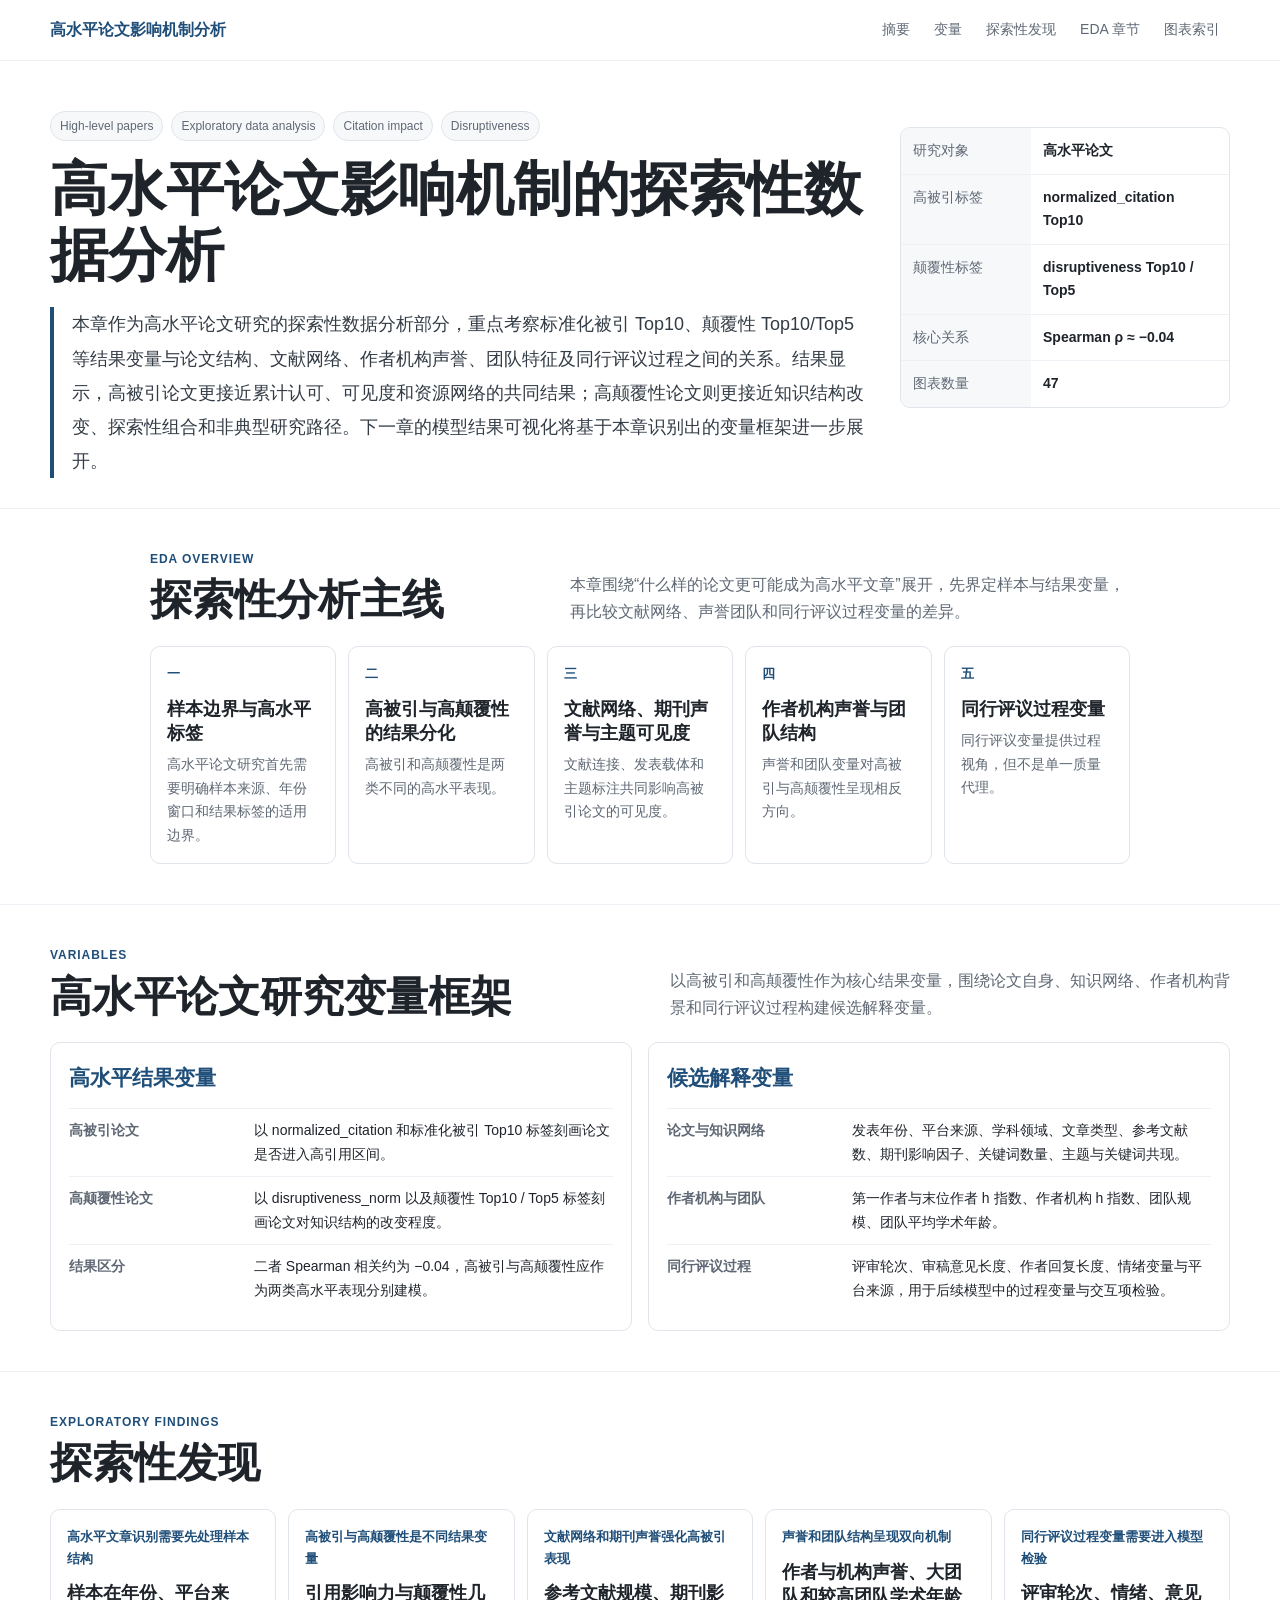
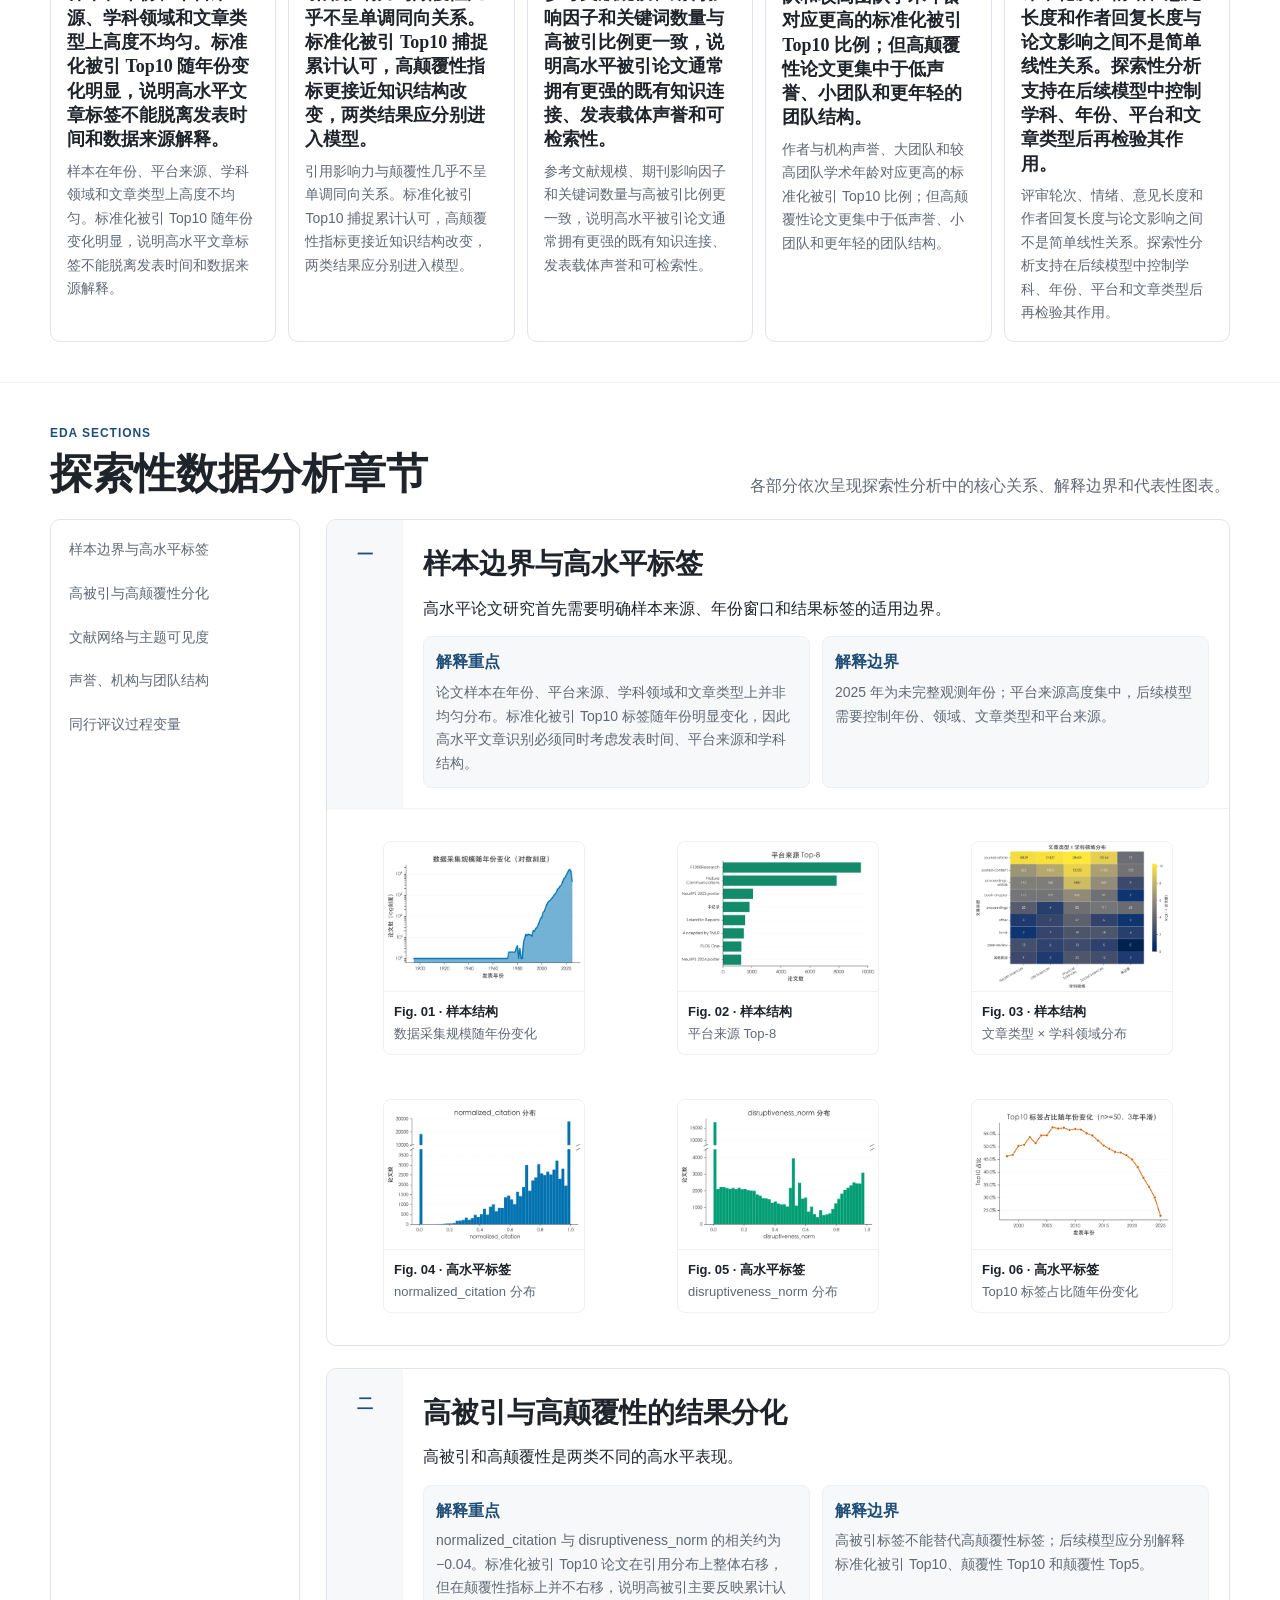
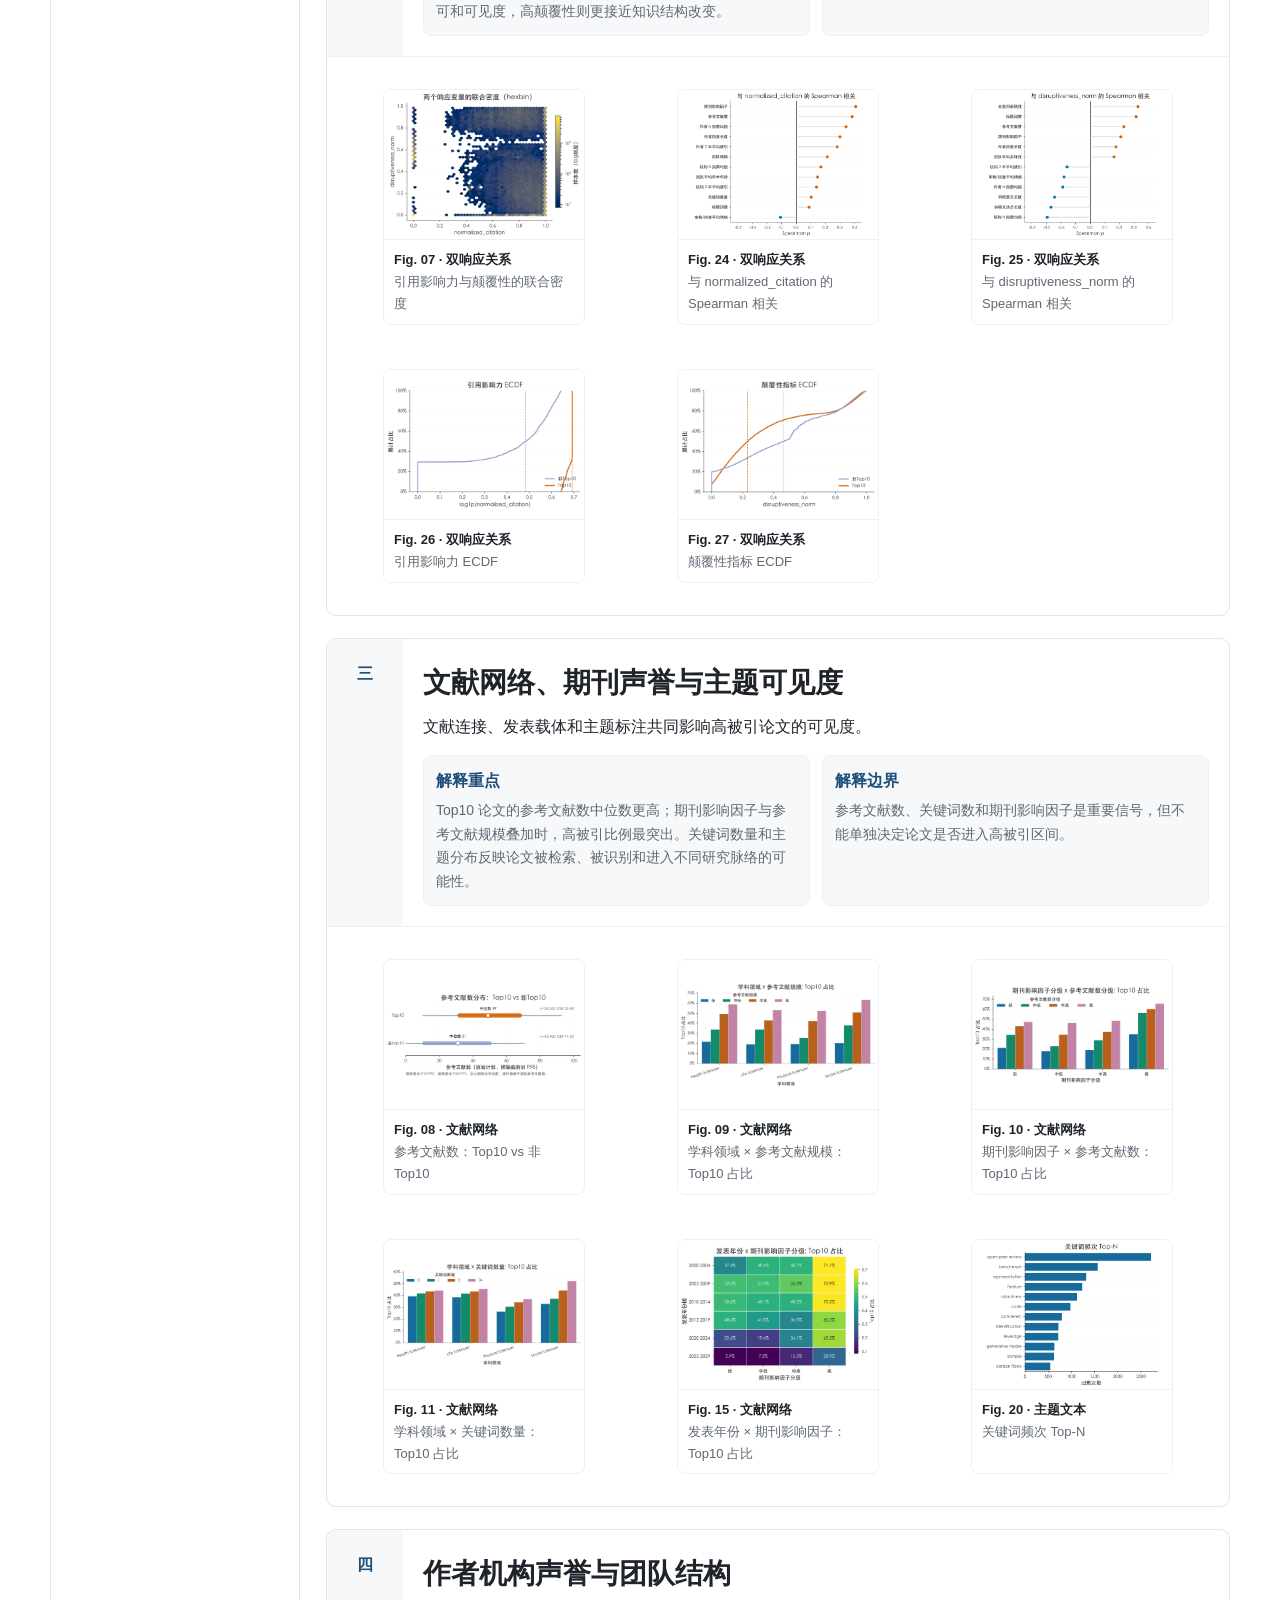
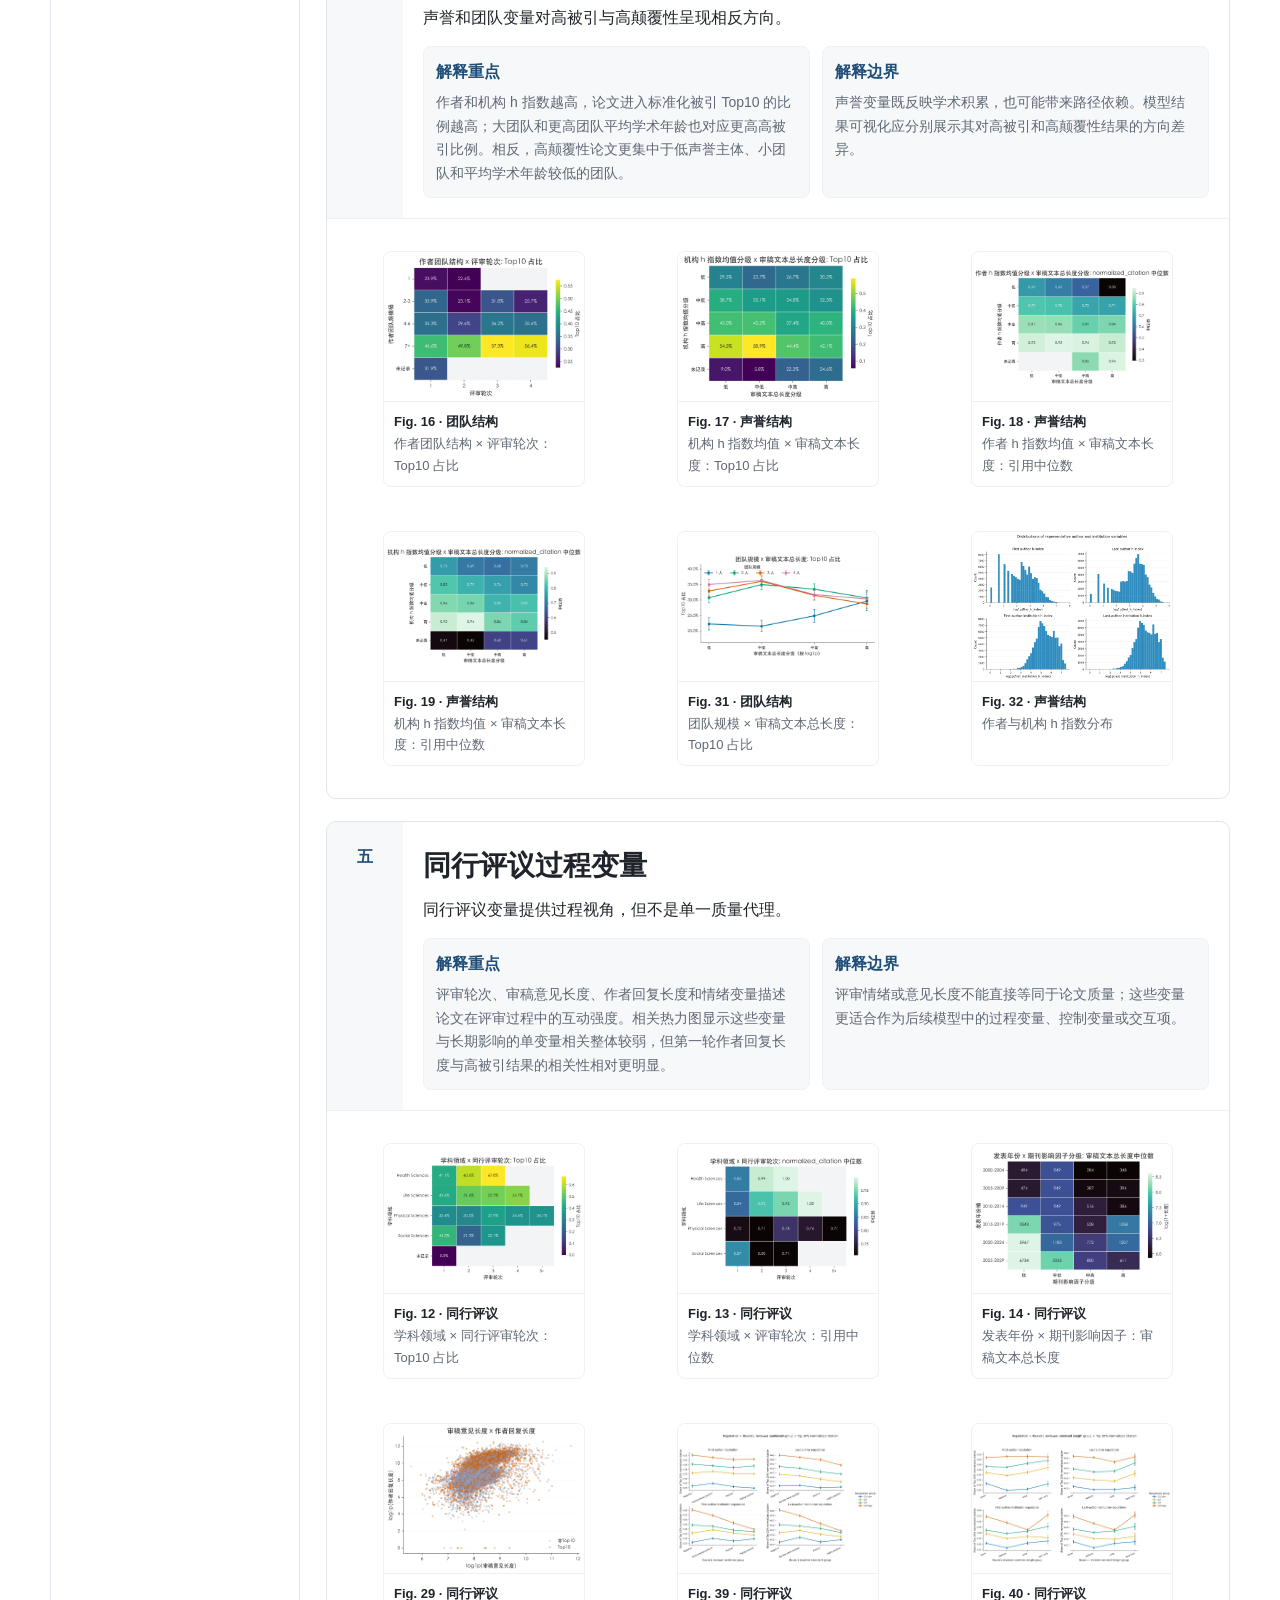
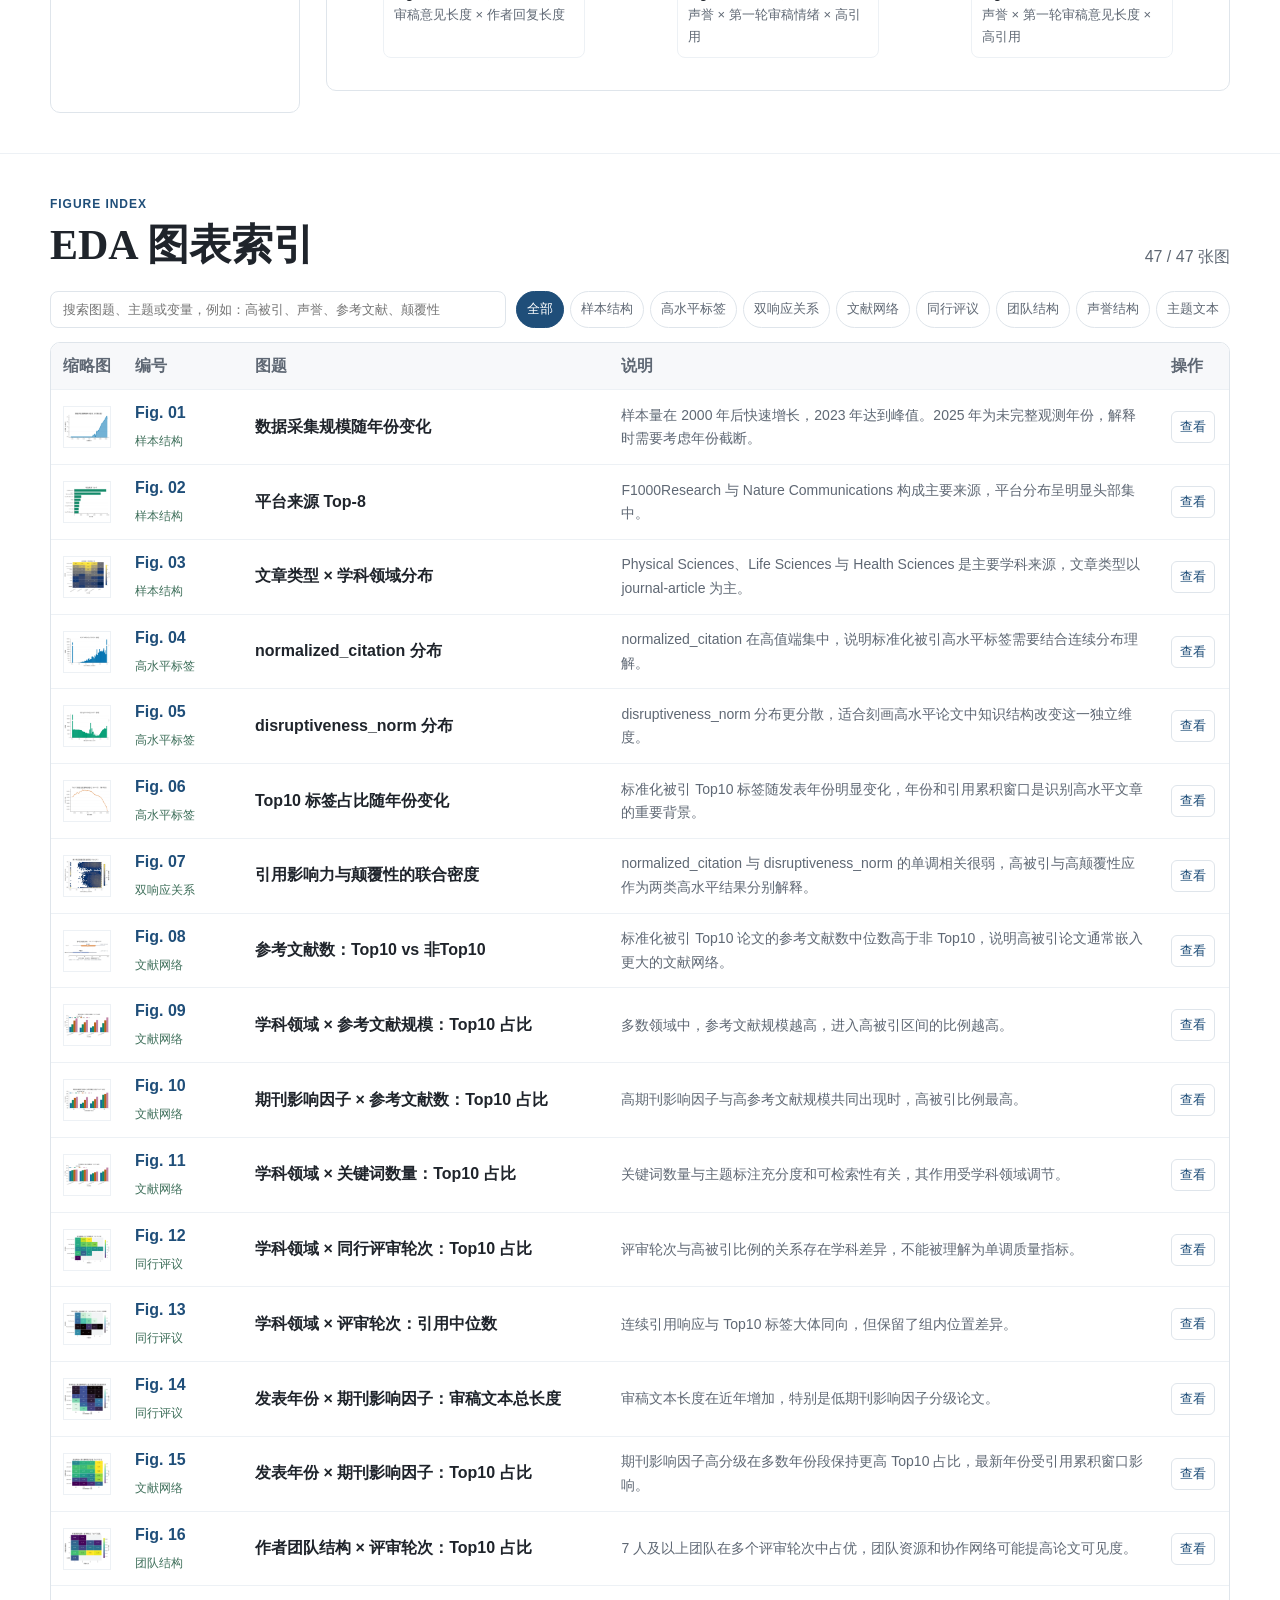
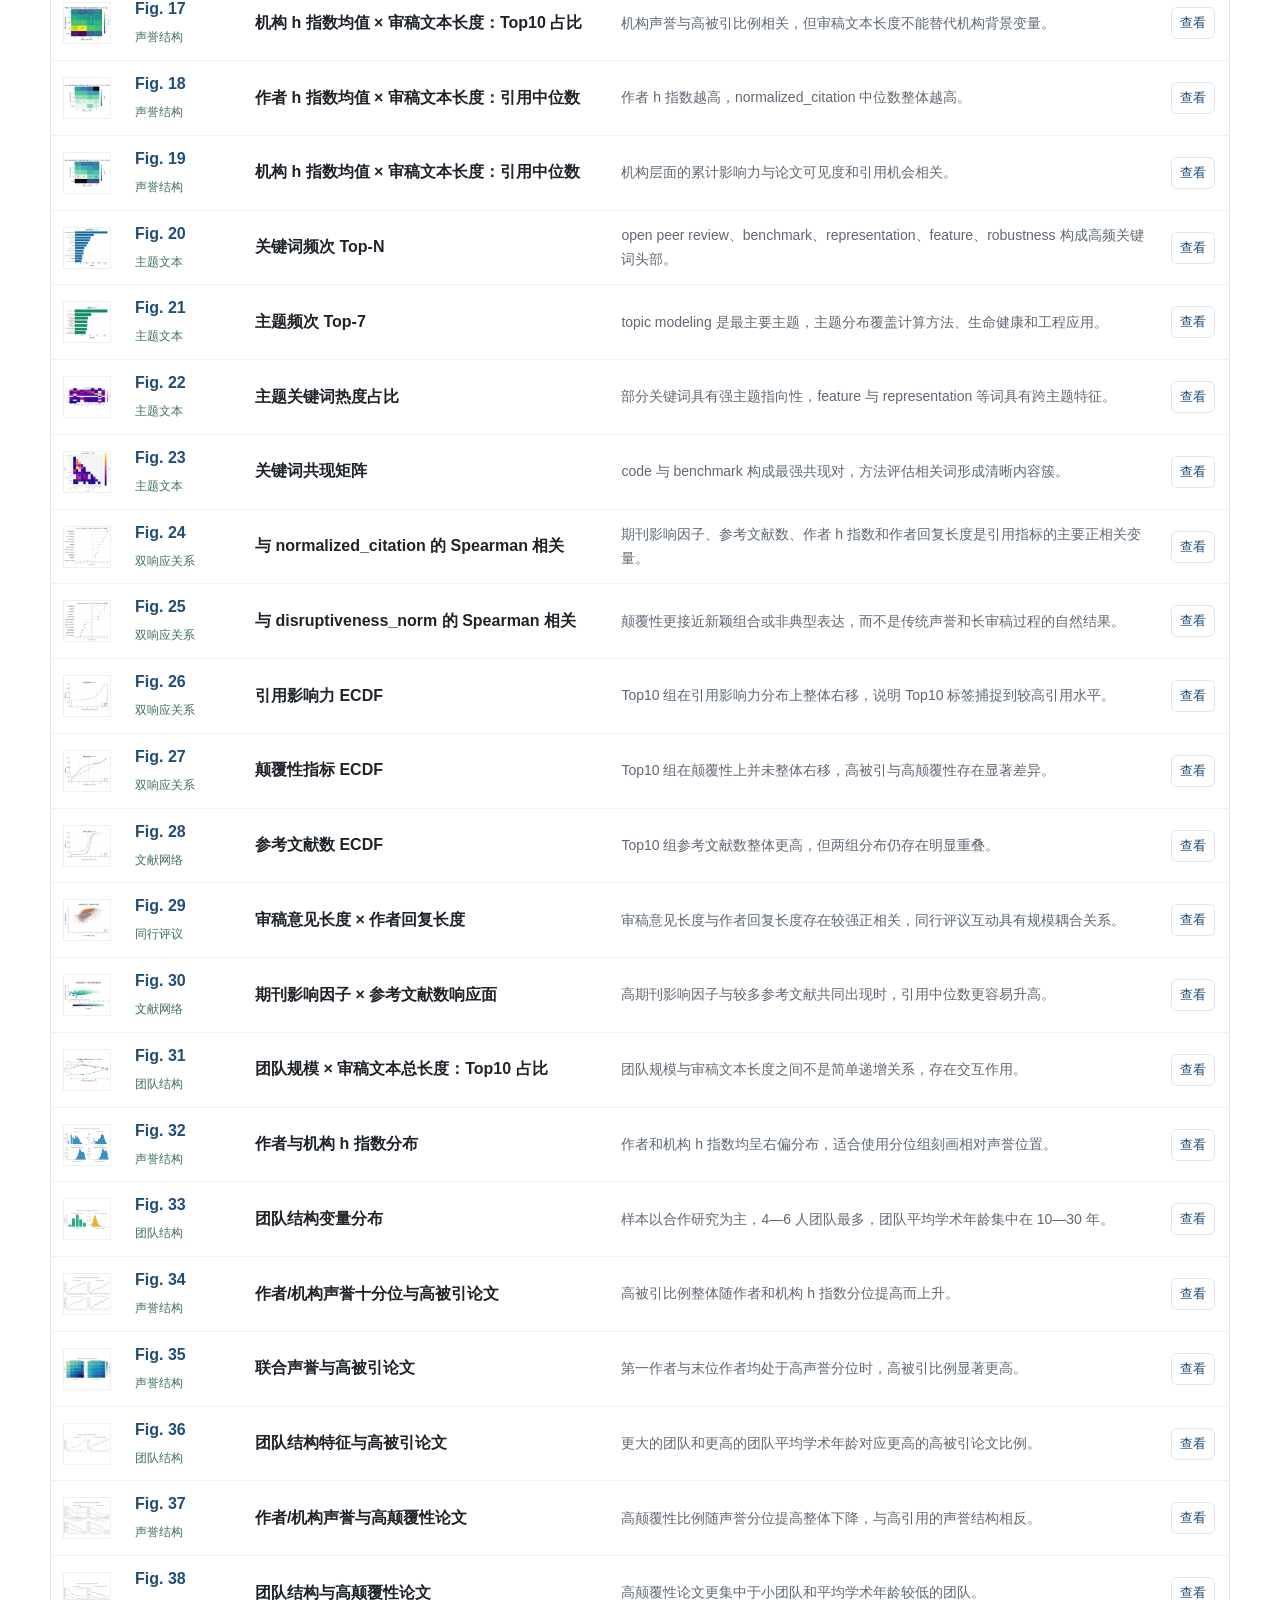
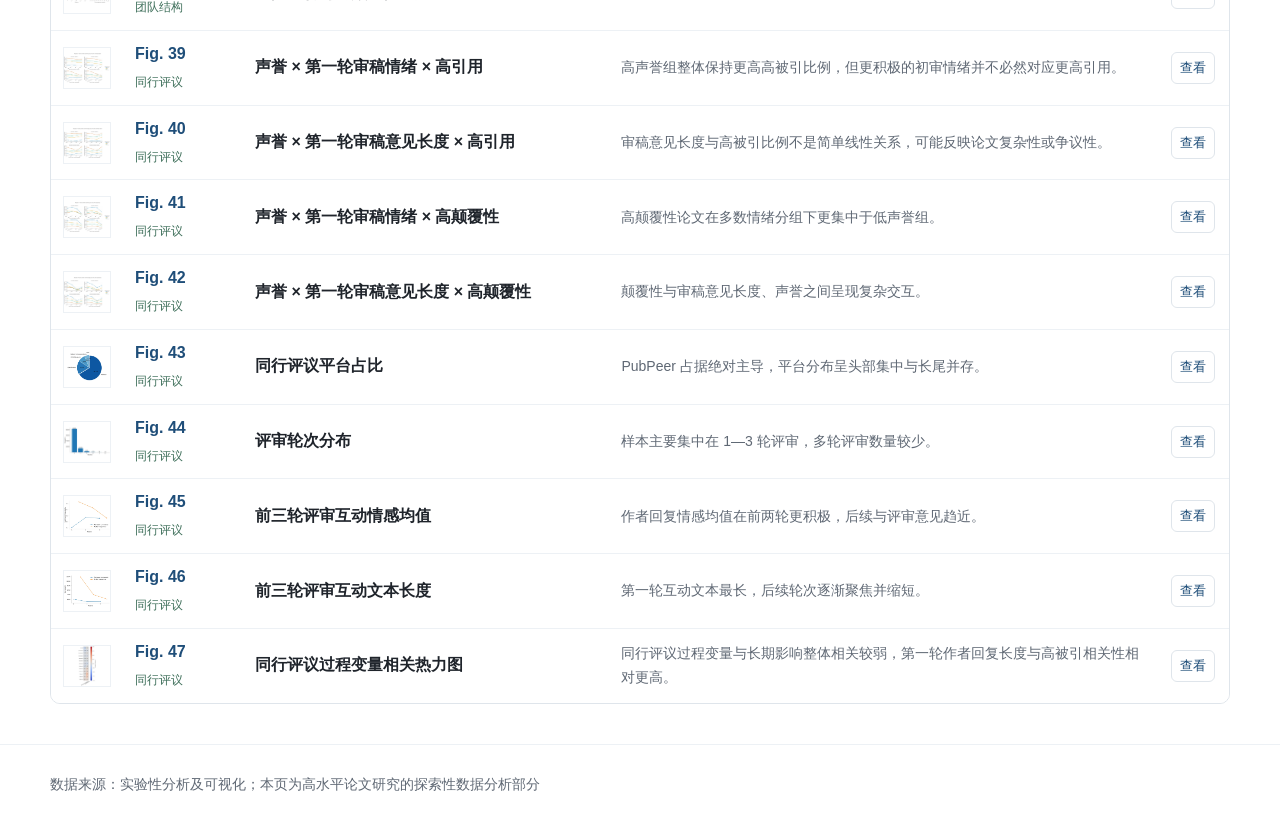
==== index.html @ 07edf90d "Revise EDA copy for high-level paper research" ====
<!doctype html>
<html lang="zh-CN">
<head>
  <meta charset="utf-8">
  <meta name="viewport" content="width=device-width, initial-scale=1">
  <title>高水平论文影响机制的探索性数据分析</title>
  <meta name="description" content="面向高水平文章研究的探索性数据分析，呈现样本结构、引用与颠覆性指标、文献网络、作者机构声誉、团队结构及同行评议过程变量。">
  <style>
:root{--bg:#fff;--paper:#fff;--tint:#f7f8fa;--line:#dfe5eb;--line2:#edf1f5;--text:#1f242b;--muted:#5f6874;--blue:#1f4e79;--teal:#3e6f5a;--orange:#9a6428}*{box-sizing:border-box}html{scroll-behavior:smooth}body{margin:0;color:var(--text);background:var(--bg);font-family:-apple-system,BlinkMacSystemFont,"Segoe UI","Noto Sans SC","Microsoft YaHei",sans-serif;line-height:1.68}a{text-decoration:none;color:inherit}img{display:block;max-width:100%}.shell{width:min(1180px,calc(100vw - 40px));margin:auto}.narrow{width:min(980px,calc(100vw - 40px));margin:auto}.header{position:sticky;top:0;z-index:20;background:rgba(255,255,255,.96);border-bottom:1px solid var(--line2);backdrop-filter:blur(8px)}.nav{min-height:60px;display:flex;justify-content:space-between;align-items:center;gap:20px}.brand{font-weight:750;color:var(--blue)}.navlinks{display:flex;gap:4px;flex-wrap:wrap}.navlinks a{font-size:14px;color:var(--muted);padding:8px 10px;border-radius:6px}.navlinks a:hover{background:var(--tint);color:var(--blue)}.hero{padding:50px 0 30px;border-bottom:1px solid var(--line2)}.tags{display:flex;gap:8px;flex-wrap:wrap;margin-bottom:16px}.tag{border:1px solid var(--line);background:var(--tint);border-radius:999px;padding:4px 9px;font-size:12px;color:var(--muted)}h1,h2,h3{font-family:Georgia,"Times New Roman","Noto Serif SC",serif}h1{font-size:clamp(34px,5vw,58px);line-height:1.14;margin:0 0 18px}.abstract-grid{display:grid;grid-template-columns:minmax(0,1fr) 330px;gap:30px;align-items:start}.abstract{font-size:18px;line-height:1.9;color:#333b45;border-left:4px solid var(--blue);padding-left:18px;margin:0}.key-table{border:1px solid var(--line);border-radius:10px;overflow:hidden}.key-table div{display:grid;grid-template-columns:130px 1fr;border-bottom:1px solid var(--line2)}.key-table div:last-child{border-bottom:0}.key-table dt,.key-table dd{margin:0;padding:11px 12px;font-size:14px}.key-table dt{background:var(--tint);color:var(--muted)}.key-table dd{font-weight:700}.section{padding:40px 0;border-bottom:1px solid var(--line2)}.section-head{display:flex;justify-content:space-between;align-items:end;gap:24px;margin-bottom:20px}.kicker{font-size:12px;letter-spacing:.08em;text-transform:uppercase;color:var(--blue);font-weight:800}h2{font-size:clamp(26px,3.5vw,42px);margin:6px 0 0;line-height:1.2}.section-head p{max-width:560px;margin:0;color:var(--muted)}.cards{display:grid;grid-template-columns:repeat(5,1fr);gap:12px}.card{border:1px solid var(--line);background:#fff;border-radius:10px;padding:16px}.card .no{font-weight:800;color:var(--blue);font-size:13px}.card h3{font-size:18px;line-height:1.35;margin:12px 0 8px}.card p{font-size:14px;color:var(--muted);margin:0}.variables{display:grid;grid-template-columns:1fr 1fr;gap:16px}.var-card{border:1px solid var(--line);border-radius:10px;padding:18px;background:#fff}.var-card h3{font-size:21px;margin:0 0 12px;color:var(--blue)}table{width:100%;border-collapse:collapse}th,td{border-top:1px solid var(--line2);padding:10px 0;text-align:left;vertical-align:top;font-size:14px}th{width:34%;color:var(--muted);font-weight:700}.layout{display:grid;grid-template-columns:250px 1fr;gap:26px}.toc{position:sticky;top:80px;border:1px solid var(--line);border-radius:10px;background:#fff;padding:8px}.toc a{display:block;padding:10px;border-radius:6px;color:var(--muted);font-size:14px}.toc a:hover{background:var(--tint);color:var(--blue)}.chapter{border:1px solid var(--line);border-radius:10px;background:#fff;margin-bottom:22px;overflow:hidden}.chapter-head{display:grid;grid-template-columns:76px 1fr;border-bottom:1px solid var(--line2)}.chapter-num{background:var(--tint);color:var(--blue);font-weight:800;display:flex;justify-content:center;padding-top:22px}.chapter-copy{padding:20px}.chapter-copy h3{font-size:28px;margin:0 0 8px}.chapter-copy>p{margin:0 0 14px;font-size:16px}.note-grid{display:grid;grid-template-columns:1fr 1fr;gap:12px}.note{background:var(--tint);border:1px solid var(--line2);border-radius:8px;padding:12px}.note strong{display:block;color:var(--blue);margin-bottom:5px}.note p{margin:0;color:var(--muted);font-size:14px}.mini-grid{display:grid;grid-template-columns:repeat(3,1fr);gap:12px;padding:16px}.mini{border:1px solid var(--line2);border-radius:8px;overflow:hidden;cursor:pointer}.mini .thumb{aspect-ratio:4/3;display:flex;align-items:center;justify-content:center;background:#fff;border-bottom:1px solid var(--line2)}.mini img{width:100%;height:100%;object-fit:contain}.mini figcaption{padding:9px 10px;font-size:13px;color:var(--muted)}.mini b{display:block;color:var(--text)}.tools{display:flex;gap:10px;flex-wrap:wrap;margin-bottom:14px}.search{flex:1 1 280px;border:1px solid var(--line);border-radius:8px;padding:10px 12px}.chips{display:flex;gap:6px;flex-wrap:wrap}.chip{border:1px solid var(--line);background:#fff;border-radius:999px;padding:7px 10px;font-size:13px;color:var(--muted);cursor:pointer}.chip.active,.chip:hover{background:var(--blue);color:#fff;border-color:var(--blue)}.figure-table{border:1px solid var(--line);border-radius:10px;overflow:hidden}.figure-row{display:grid;grid-template-columns:72px 120px minmax(160px,1fr) minmax(260px,1.5fr) 70px;border-bottom:1px solid var(--line2);align-items:center;background:#fff}.figure-row:last-child{border-bottom:0}.figure-row.header{background:var(--tint);font-weight:800;color:var(--muted)}.figure-row>div{padding:10px 12px}.figure-thumb{width:56px;height:42px;object-fit:contain;border:1px solid var(--line2);cursor:pointer}.fig-no{color:var(--blue);font-weight:800}.fig-cat{font-size:12px;color:var(--teal)}.fig-title{font-weight:700}.fig-cap{font-size:14px;color:var(--muted)}button.open{border:1px solid var(--line);background:#fff;border-radius:6px;padding:6px 8px;color:var(--blue);cursor:pointer}.footer{padding:28px 0;color:var(--muted);font-size:14px}.lightbox{position:fixed;inset:0;background:rgba(247,248,250,.96);z-index:50;display:none;align-items:center;justify-content:center;padding:24px}.lightbox.open{display:flex}.lightbox-panel{width:min(1180px,96vw);max-height:92vh;display:grid;grid-template-columns:1fr 330px;gap:16px}.lightbox-image{border:1px solid var(--line);background:#fff;border-radius:10px;display:flex;align-items:center;justify-content:center;overflow:auto}.lightbox-image img{max-height:88vh;width:auto}.lightbox-info{border:1px solid var(--line);background:#fff;border-radius:10px;padding:18px}.close{border:1px solid var(--line);background:#fff;border-radius:6px;padding:8px 10px;cursor:pointer}@media(max-width:1000px){.abstract-grid,.layout,.note-grid,.lightbox-panel{grid-template-columns:1fr}.cards{grid-template-columns:repeat(2,1fr)}.variables,.mini-grid{grid-template-columns:1fr 1fr}.toc{position:relative;top:auto}.figure-row{grid-template-columns:70px 1fr 70px}.figure-row.header{display:none}.fig-cat,.fig-cap{grid-column:2/4}}@media(max-width:640px){.shell,.narrow{width:min(100% - 24px,1180px)}.navlinks{display:none}.cards,.variables,.mini-grid{grid-template-columns:1fr}h1{font-size:36px}}
  </style>
</head>
<body>
  <header class="header"><div class="shell nav"><a class="brand" href="#top">高水平论文影响机制分析</a><nav class="navlinks"><a href="#overview">摘要</a><a href="#variables">变量</a><a href="#findings">探索性发现</a><a href="#results">EDA 章节</a><a href="#figures">图表索引</a></nav></div></header>
  <main id="top">
    <section class="hero"><div class="shell abstract-grid"><div><div class="tags"><span class="tag">High-level papers</span><span class="tag">Exploratory data analysis</span><span class="tag">Citation impact</span><span class="tag">Disruptiveness</span></div><h1>高水平论文影响机制的探索性数据分析</h1><p class="abstract">本章作为高水平论文研究的探索性数据分析部分，重点考察标准化被引 Top10、颠覆性 Top10/Top5 等结果变量与论文结构、文献网络、作者机构声誉、团队特征及同行评议过程之间的关系。结果显示，高被引论文更接近累计认可、可见度和资源网络的共同结果；高颠覆性论文则更接近知识结构改变、探索性组合和非典型研究路径。下一章的模型结果可视化将基于本章识别出的变量框架进一步展开。</p></div><dl class="key-table"><div><dt>研究对象</dt><dd>高水平论文</dd></div><div><dt>高被引标签</dt><dd>normalized_citation Top10</dd></div><div><dt>颠覆性标签</dt><dd>disruptiveness Top10 / Top5</dd></div><div><dt>核心关系</dt><dd>Spearman ρ ≈ −0.04</dd></div><div><dt>图表数量</dt><dd>47</dd></div></dl></div></section>
    <section id="overview" class="section"><div class="narrow"><div class="section-head"><div><div class="kicker">EDA overview</div><h2>探索性分析主线</h2></div><p>本章围绕“什么样的论文更可能成为高水平文章”展开，先界定样本与结果变量，再比较文献网络、声誉团队和同行评议过程变量的差异。</p></div><div class="cards" id="overviewCards"></div></div></section>
    <section id="variables" class="section"><div class="shell"><div class="section-head"><div><div class="kicker">Variables</div><h2>高水平论文研究变量框架</h2></div><p>以高被引和高颠覆性作为核心结果变量，围绕论文自身、知识网络、作者机构背景和同行评议过程构建候选解释变量。</p></div><div class="variables"><div class="var-card"><h3>高水平结果变量</h3><table><tr><th>高被引论文</th><td>以 normalized_citation 和标准化被引 Top10 标签刻画论文是否进入高引用区间。</td></tr><tr><th>高颠覆性论文</th><td>以 disruptiveness_norm 以及颠覆性 Top10 / Top5 标签刻画论文对知识结构的改变程度。</td></tr><tr><th>结果区分</th><td>二者 Spearman 相关约为 −0.04，高被引与高颠覆性应作为两类高水平表现分别建模。</td></tr></table></div><div class="var-card"><h3>候选解释变量</h3><table><tr><th>论文与知识网络</th><td>发表年份、平台来源、学科领域、文章类型、参考文献数、期刊影响因子、关键词数量、主题与关键词共现。</td></tr><tr><th>作者机构与团队</th><td>第一作者与末位作者 h 指数、作者机构 h 指数、团队规模、团队平均学术年龄。</td></tr><tr><th>同行评议过程</th><td>评审轮次、审稿意见长度、作者回复长度、情绪变量与平台来源，用于后续模型中的过程变量与交互项检验。</td></tr></table></div></div></div></section>
    <section id="findings" class="section"><div class="shell"><div class="section-head"><div><div class="kicker">Exploratory findings</div><h2>探索性发现</h2></div></div><div class="cards" id="findingCards"></div></div></section>
    <section id="results" class="section"><div class="shell"><div class="section-head"><div><div class="kicker">EDA sections</div><h2>探索性数据分析章节</h2></div><p>各部分依次呈现探索性分析中的核心关系、解释边界和代表性图表。</p></div><div class="layout"><aside class="toc"><a href="#sample">样本边界与高水平标签</a><a href="#two-outcomes">高被引与高颠覆性分化</a><a href="#visibility">文献网络与主题可见度</a><a href="#reputation">声誉、机构与团队结构</a><a href="#peer-review">同行评议过程变量</a></aside><div id="chapters"></div></div></div></section>
    <section id="figures" class="section"><div class="shell"><div class="section-head"><div><div class="kicker">Figure index</div><h2>EDA 图表索引</h2></div><p id="figureCount">47 / 47 张图</p></div><div class="tools"><input id="search" class="search" placeholder="搜索图题、主题或变量，例如：高被引、声誉、参考文献、颠覆性"><div id="chips" class="chips"></div></div><div id="figureTable" class="figure-table"></div></div></section>
  </main>
  <footer class="footer"><div class="shell">数据来源：实验性分析及可视化；本页为高水平论文研究的探索性数据分析部分</div></footer>
  <div id="lightbox" class="lightbox" aria-hidden="true"><div class="lightbox-panel"><div class="lightbox-image"><img id="lightboxImg" alt=""></div><aside class="lightbox-info"><button class="close" data-close>关闭</button><div id="lightboxMeta" style="margin-top:14px;color:var(--blue);font-weight:800"></div><h3 id="lightboxTitle"></h3><p id="lightboxCaption" style="color:var(--muted)"></p></aside></div></div>
  <script>
const figInfo=[
[1,'样本结构','数据采集规模随年份变化','样本量在 2000 年后快速增长，2023 年达到峰值。2025 年为未完整观测年份，解释时需要考虑年份截断。'],[2,'样本结构','平台来源 Top-8','F1000Research 与 Nature Communications 构成主要来源，平台分布呈明显头部集中。'],[3,'样本结构','文章类型 × 学科领域分布','Physical Sciences、Life Sciences 与 Health Sciences 是主要学科来源，文章类型以 journal-article 为主。'],[4,'高水平标签','normalized_citation 分布','normalized_citation 在高值端集中，说明标准化被引高水平标签需要结合连续分布理解。'],[5,'高水平标签','disruptiveness_norm 分布','disruptiveness_norm 分布更分散，适合刻画高水平论文中知识结构改变这一独立维度。'],[6,'高水平标签','Top10 标签占比随年份变化','标准化被引 Top10 标签随发表年份明显变化，年份和引用累积窗口是识别高水平文章的重要背景。'],[7,'双响应关系','引用影响力与颠覆性的联合密度','normalized_citation 与 disruptiveness_norm 的单调相关很弱，高被引与高颠覆性应作为两类高水平结果分别解释。'],[8,'文献网络','参考文献数：Top10 vs 非Top10','标准化被引 Top10 论文的参考文献数中位数高于非 Top10，说明高被引论文通常嵌入更大的文献网络。'],[9,'文献网络','学科领域 × 参考文献规模：Top10 占比','多数领域中，参考文献规模越高，进入高被引区间的比例越高。'],[10,'文献网络','期刊影响因子 × 参考文献数：Top10 占比','高期刊影响因子与高参考文献规模共同出现时，高被引比例最高。'],[11,'文献网络','学科领域 × 关键词数量：Top10 占比','关键词数量与主题标注充分度和可检索性有关，其作用受学科领域调节。'],[12,'同行评议','学科领域 × 同行评审轮次：Top10 占比','评审轮次与高被引比例的关系存在学科差异，不能被理解为单调质量指标。'],[13,'同行评议','学科领域 × 评审轮次：引用中位数','连续引用响应与 Top10 标签大体同向，但保留了组内位置差异。'],[14,'同行评议','发表年份 × 期刊影响因子：审稿文本总长度','审稿文本长度在近年增加，特别是低期刊影响因子分级论文。'],[15,'文献网络','发表年份 × 期刊影响因子：Top10 占比','期刊影响因子高分级在多数年份段保持更高 Top10 占比，最新年份受引用累积窗口影响。'],[16,'团队结构','作者团队结构 × 评审轮次：Top10 占比','7 人及以上团队在多个评审轮次中占优，团队资源和协作网络可能提高论文可见度。'],[17,'声誉结构','机构 h 指数均值 × 审稿文本长度：Top10 占比','机构声誉与高被引比例相关，但审稿文本长度不能替代机构背景变量。'],[18,'声誉结构','作者 h 指数均值 × 审稿文本长度：引用中位数','作者 h 指数越高，normalized_citation 中位数整体越高。'],[19,'声誉结构','机构 h 指数均值 × 审稿文本长度：引用中位数','机构层面的累计影响力与论文可见度和引用机会相关。'],[20,'主题文本','关键词频次 Top-N','open peer review、benchmark、representation、feature、robustness 构成高频关键词头部。'],[21,'主题文本','主题频次 Top-7','topic modeling 是最主要主题，主题分布覆盖计算方法、生命健康和工程应用。'],[22,'主题文本','主题关键词热度占比','部分关键词具有强主题指向性，feature 与 representation 等词具有跨主题特征。'],[23,'主题文本','关键词共现矩阵','code 与 benchmark 构成最强共现对，方法评估相关词形成清晰内容簇。'],[24,'双响应关系','与 normalized_citation 的 Spearman 相关','期刊影响因子、参考文献数、作者 h 指数和作者回复长度是引用指标的主要正相关变量。'],[25,'双响应关系','与 disruptiveness_norm 的 Spearman 相关','颠覆性更接近新颖组合或非典型表达，而不是传统声誉和长审稿过程的自然结果。'],[26,'双响应关系','引用影响力 ECDF','Top10 组在引用影响力分布上整体右移，说明 Top10 标签捕捉到较高引用水平。'],[27,'双响应关系','颠覆性指标 ECDF','Top10 组在颠覆性上并未整体右移，高被引与高颠覆性存在显著差异。'],[28,'文献网络','参考文献数 ECDF','Top10 组参考文献数整体更高，但两组分布仍存在明显重叠。'],[29,'同行评议','审稿意见长度 × 作者回复长度','审稿意见长度与作者回复长度存在较强正相关，同行评议互动具有规模耦合关系。'],[30,'文献网络','期刊影响因子 × 参考文献数响应面','高期刊影响因子与较多参考文献共同出现时，引用中位数更容易升高。'],[31,'团队结构','团队规模 × 审稿文本总长度：Top10 占比','团队规模与审稿文本长度之间不是简单递增关系，存在交互作用。'],[32,'声誉结构','作者与机构 h 指数分布','作者和机构 h 指数均呈右偏分布，适合使用分位组刻画相对声誉位置。'],[33,'团队结构','团队结构变量分布','样本以合作研究为主，4—6 人团队最多，团队平均学术年龄集中在 10—30 年。'],[34,'声誉结构','作者/机构声誉十分位与高被引论文','高被引比例整体随作者和机构 h 指数分位提高而上升。'],[35,'声誉结构','联合声誉与高被引论文','第一作者与末位作者均处于高声誉分位时，高被引比例显著更高。'],[36,'团队结构','团队结构特征与高被引论文','更大的团队和更高的团队平均学术年龄对应更高的高被引论文比例。'],[37,'声誉结构','作者/机构声誉与高颠覆性论文','高颠覆性比例随声誉分位提高整体下降，与高引用的声誉结构相反。'],[38,'团队结构','团队结构与高颠覆性论文','高颠覆性论文更集中于小团队和平均学术年龄较低的团队。'],[39,'同行评议','声誉 × 第一轮审稿情绪 × 高引用','高声誉组整体保持更高高被引比例，但更积极的初审情绪并不必然对应更高引用。'],[40,'同行评议','声誉 × 第一轮审稿意见长度 × 高引用','审稿意见长度与高被引比例不是简单线性关系，可能反映论文复杂性或争议性。'],[41,'同行评议','声誉 × 第一轮审稿情绪 × 高颠覆性','高颠覆性论文在多数情绪分组下更集中于低声誉组。'],[42,'同行评议','声誉 × 第一轮审稿意见长度 × 高颠覆性','颠覆性与审稿意见长度、声誉之间呈现复杂交互。'],[43,'同行评议','同行评议平台占比','PubPeer 占据绝对主导，平台分布呈头部集中与长尾并存。'],[44,'同行评议','评审轮次分布','样本主要集中在 1—3 轮评审，多轮评审数量较少。'],[45,'同行评议','前三轮评审互动情感均值','作者回复情感均值在前两轮更积极，后续与评审意见趋近。'],[46,'同行评议','前三轮评审互动文本长度','第一轮互动文本最长，后续轮次逐渐聚焦并缩短。'],[47,'同行评议','同行评议过程变量相关热力图','同行评议过程变量与长期影响整体相关较弱，第一轮作者回复长度与高被引相关性相对更高。']
];
const FIGURES=figInfo.map(([id,category,title,caption])=>({id,category,title,caption,src:`assets/figures/fig${String(id).padStart(2,'0')}.webp`}));
const byId=new Map(FIGURES.map(f=>[f.id,f]));
const CHAPTERS=[['sample','一','样本边界与高水平标签','高水平论文研究首先需要明确样本来源、年份窗口和结果标签的适用边界。','论文样本在年份、平台来源、学科领域和文章类型上并非均匀分布。标准化被引 Top10 标签随年份明显变化，因此高水平文章识别必须同时考虑发表时间、平台来源和学科结构。','2025 年为未完整观测年份；平台来源高度集中，后续模型需要控制年份、领域、文章类型和平台来源。',[1,2,3,4,5,6]],['two-outcomes','二','高被引与高颠覆性的结果分化','高被引和高颠覆性是两类不同的高水平表现。','normalized_citation 与 disruptiveness_norm 的相关约为 −0.04。标准化被引 Top10 论文在引用分布上整体右移，但在颠覆性指标上并不右移，说明高被引主要反映累计认可和可见度，高颠覆性则更接近知识结构改变。','高被引标签不能替代高颠覆性标签；后续模型应分别解释标准化被引 Top10、颠覆性 Top10 和颠覆性 Top5。',[7,24,25,26,27]],['visibility','三','文献网络、期刊声誉与主题可见度','文献连接、发表载体和主题标注共同影响高被引论文的可见度。','Top10 论文的参考文献数中位数更高；期刊影响因子与参考文献规模叠加时，高被引比例最突出。关键词数量和主题分布反映论文被检索、被识别和进入不同研究脉络的可能性。','参考文献数、关键词数和期刊影响因子是重要信号，但不能单独决定论文是否进入高被引区间。',[8,9,10,11,15,20,21,22,23,28,30]],['reputation','四','作者机构声誉与团队结构','声誉和团队变量对高被引与高颠覆性呈现相反方向。','作者和机构 h 指数越高，论文进入标准化被引 Top10 的比例越高；大团队和更高团队平均学术年龄也对应更高高被引比例。相反，高颠覆性论文更集中于低声誉主体、小团队和平均学术年龄较低的团队。','声誉变量既反映学术积累，也可能带来路径依赖。模型结果可视化应分别展示其对高被引和高颠覆性结果的方向差异。',[16,17,18,19,31,32,33,34,35,36,37,38]],['peer-review','五','同行评议过程变量','同行评议变量提供过程视角，但不是单一质量代理。','评审轮次、审稿意见长度、作者回复长度和情绪变量描述论文在评审过程中的互动强度。相关热力图显示这些变量与长期影响的单变量相关整体较弱，但第一轮作者回复长度与高被引结果的相关性相对更明显。','评审情绪或意见长度不能直接等同于论文质量；这些变量更适合作为后续模型中的过程变量、控制变量或交互项。',[12,13,14,29,39,40,41,42,43,44,45,46,47]]];
const FINDINGS=[['F1','高水平文章识别需要先处理样本结构','样本在年份、平台来源、学科领域和文章类型上高度不均匀。标准化被引 Top10 随年份变化明显，说明高水平文章标签不能脱离发表时间和数据来源解释。'],['F2','高被引与高颠覆性是不同结果变量','引用影响力与颠覆性几乎不呈单调同向关系。标准化被引 Top10 捕捉累计认可，高颠覆性指标更接近知识结构改变，两类结果应分别进入模型。'],['F3','文献网络和期刊声誉强化高被引表现','参考文献规模、期刊影响因子和关键词数量与高被引比例更一致，说明高水平被引论文通常拥有更强的既有知识连接、发表载体声誉和可检索性。'],['F4','声誉和团队结构呈现双向机制','作者与机构声誉、大团队和较高团队学术年龄对应更高的标准化被引 Top10 比例；但高颠覆性论文更集中于低声誉、小团队和更年轻的团队结构。'],['F5','同行评议过程变量需要进入模型检验','评审轮次、情绪、意见长度和作者回复长度与论文影响之间不是简单线性关系。探索性分析支持在后续模型中控制学科、年份、平台和文章类型后再检验其作用。']];
function figNo(id){return `Fig. ${String(id).padStart(2,'0')}`}function card(items,root){document.getElementById(root).innerHTML=items.map((x,i)=>`<article class="card"><div class="no">${x[1]||x[0]}</div><h3>${x[2]||x[1]}</h3><p>${x[3]||x[2]}</p></article>`).join('')}
card(CHAPTERS.map(c=>[c[0],c[1],c[2],c[3]]),'overviewCards');card(FINDINGS,'findingCards');
document.getElementById('chapters').innerHTML=CHAPTERS.map(c=>`<section id="${c[0]}" class="chapter"><div class="chapter-head"><div class="chapter-num">${c[1]}</div><div class="chapter-copy"><h3>${c[2]}</h3><p>${c[3]}</p><div class="note-grid"><div class="note"><strong>解释重点</strong><p>${c[4]}</p></div><div class="note"><strong>解释边界</strong><p>${c[5]}</p></div></div></div></div><div class="mini-grid">${c[6].slice(0,6).map(id=>{const f=byId.get(id);return `<figure class="mini" data-open="${id}"><div class="thumb"><img src="${f.src}" alt="${figNo(id)} ${f.title}" loading="lazy"></div><figcaption><b>${figNo(id)} · ${f.category}</b>${f.title}</figcaption></figure>`}).join('')}</div></section>`).join('');
let active='全部',q='';function renderChips(){const cats=['全部',...new Set(FIGURES.map(f=>f.category))];document.getElementById('chips').innerHTML=cats.map(c=>`<button class="chip ${c===active?'active':''}" data-cat="${c}">${c}</button>`).join('')}function renderTable(){const s=q.trim().toLowerCase();const list=FIGURES.filter(f=>(active==='全部'||f.category===active)&&(!s||`${f.title} ${f.caption} ${f.category}`.toLowerCase().includes(s)));document.getElementById('figureCount').textContent=`${list.length} / ${FIGURES.length} 张图`;document.getElementById('figureTable').innerHTML='<div class="figure-row header"><div>缩略图</div><div>编号</div><div>图题</div><div>说明</div><div>操作</div></div>'+list.map(f=>`<div class="figure-row"><div><img class="figure-thumb" data-open="${f.id}" src="${f.src}" alt="${figNo(f.id)}"></div><div><span class="fig-no">${figNo(f.id)}</span><br><span class="fig-cat">${f.category}</span></div><div class="fig-title">${f.title}</div><div class="fig-cap">${f.caption}</div><div><button class="open" data-open="${f.id}">查看</button></div></div>`).join('')}function openFig(id){const f=byId.get(Number(id));if(!f)return;lightbox.classList.add('open');lightbox.setAttribute('aria-hidden','false');lightboxImg.src=f.src;lightboxMeta.textContent=`${figNo(f.id)} · ${f.category}`;lightboxTitle.textContent=f.title;lightboxCaption.textContent=f.caption}function closeFig(){lightbox.classList.remove('open');lightbox.setAttribute('aria-hidden','true')}renderChips();renderTable();document.addEventListener('click',e=>{const o=e.target.closest('[data-open]');if(o)return openFig(o.dataset.open);const c=e.target.closest('.chip');if(c){active=c.dataset.cat;renderChips();renderTable()}if(e.target.matches('[data-close]'))closeFig()});document.addEventListener('keydown',e=>{if(e.key==='Escape')closeFig()});search.addEventListener('input',e=>{q=e.target.value;renderTable()});
  </script>
</body>
</html>
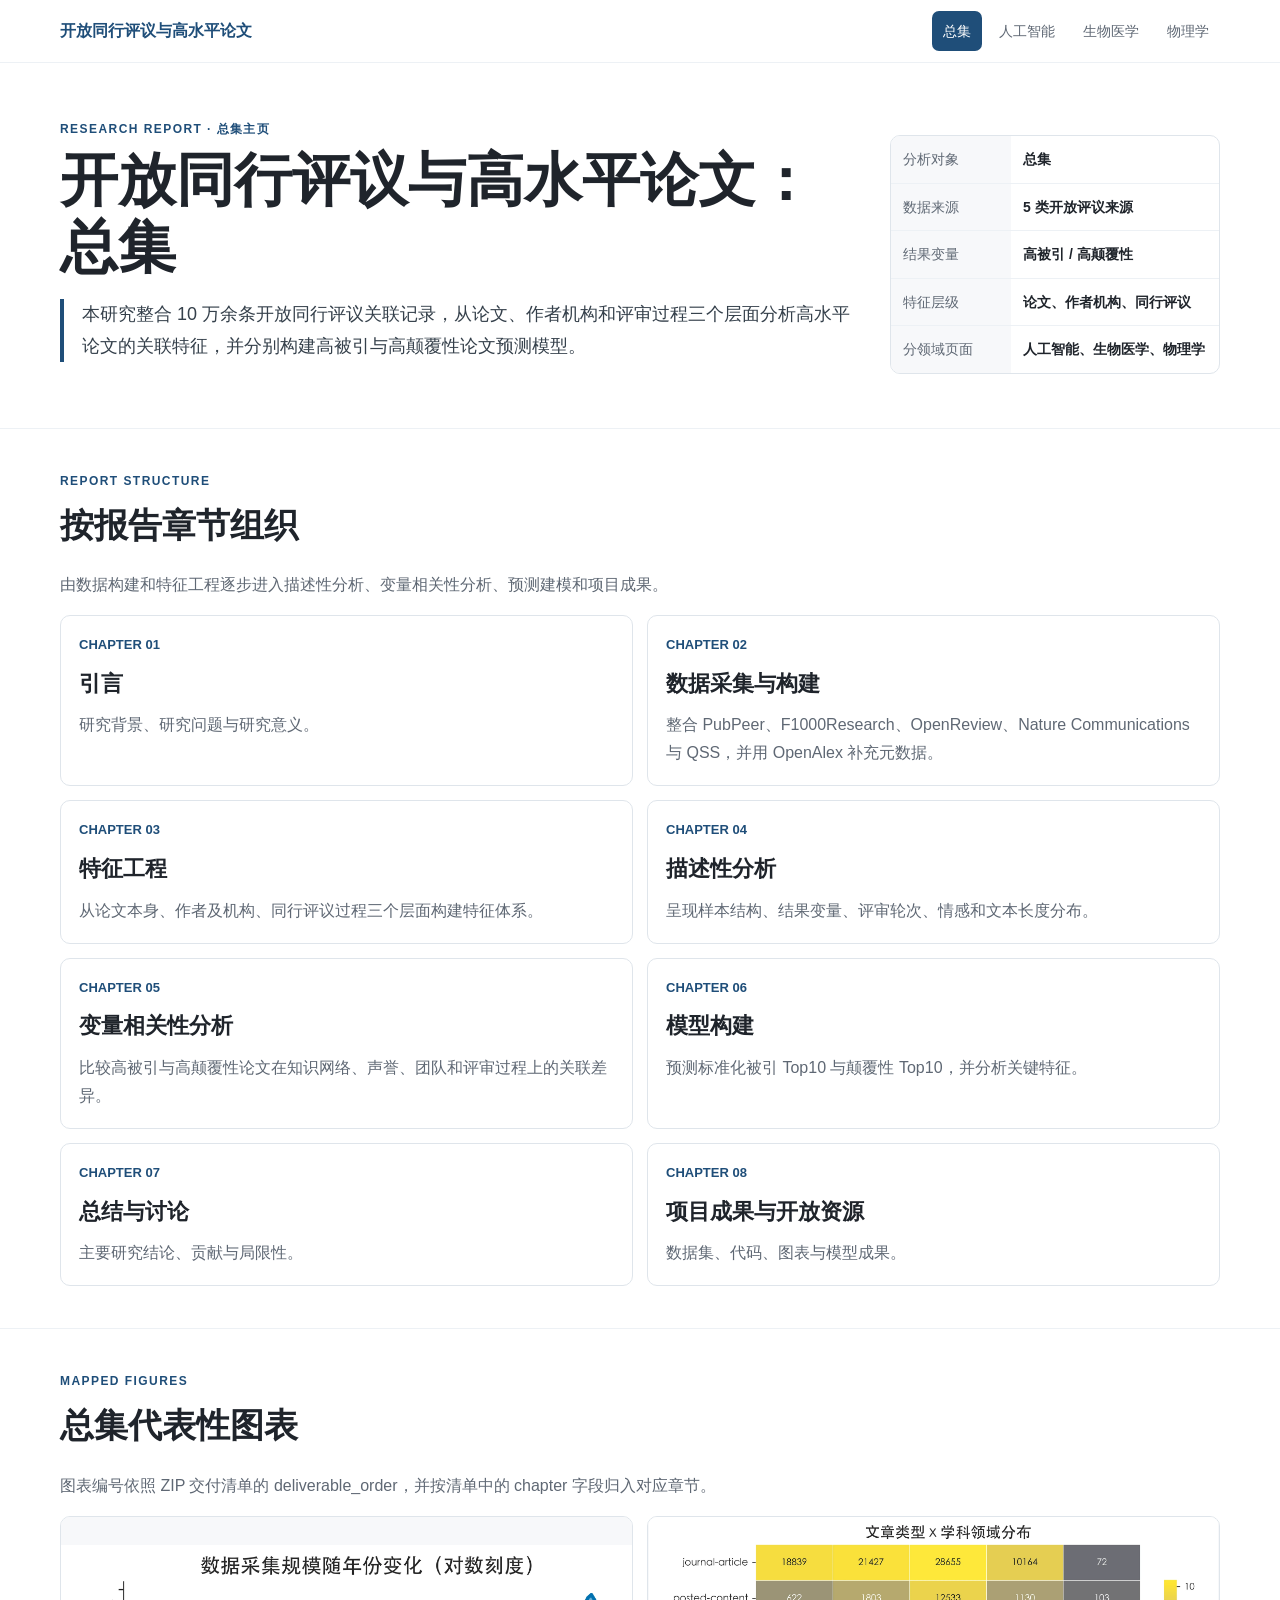
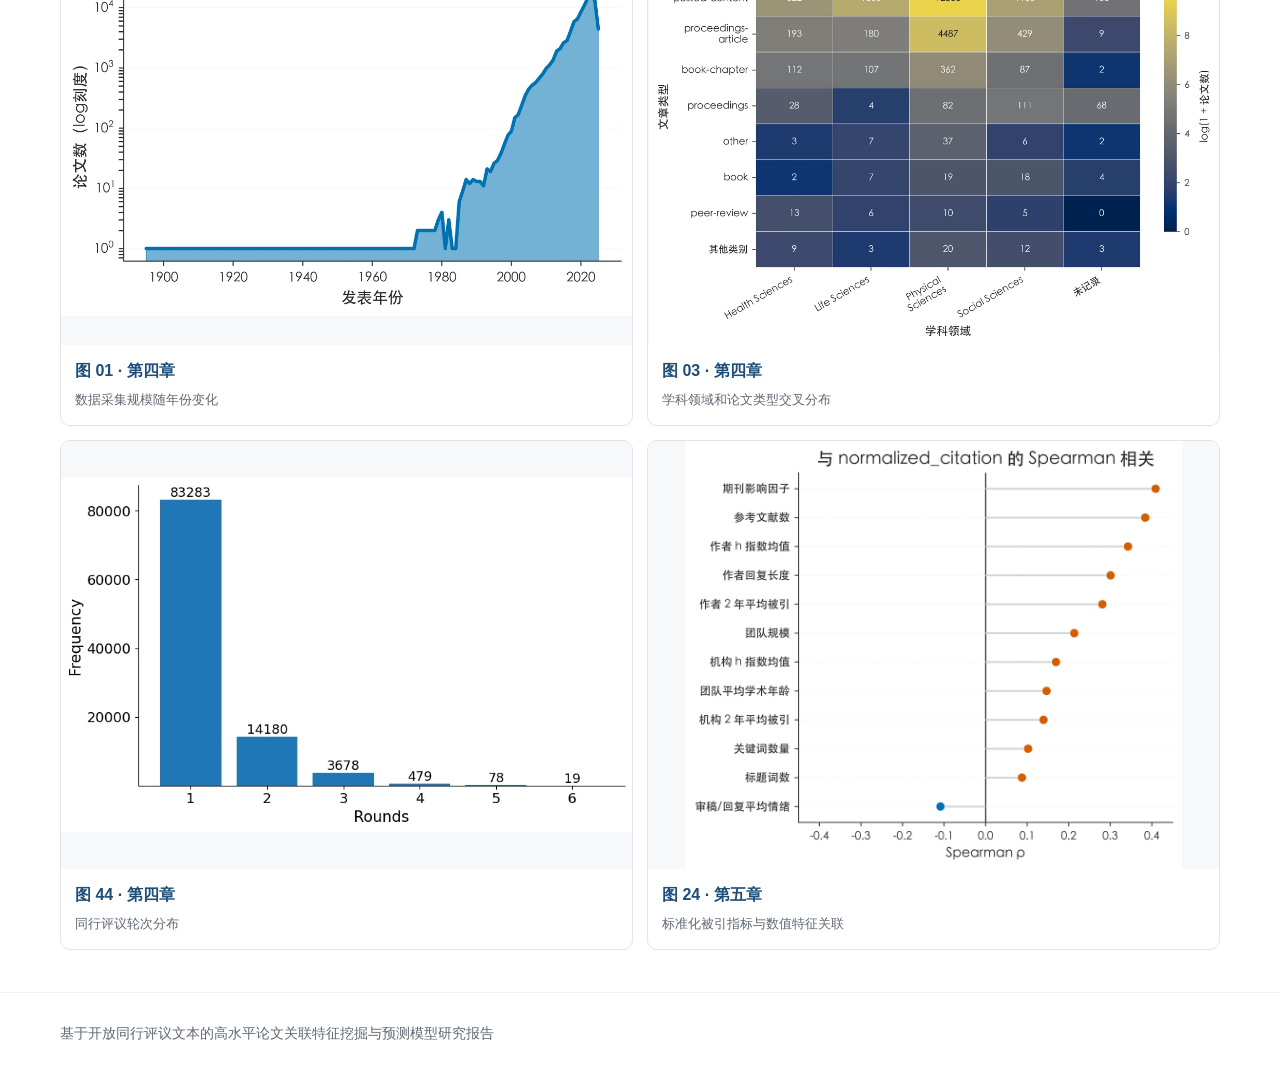
==== commit 195d38aa: "Reorganize homepage by report chapters" ====
--- a/index.html
+++ b/index.html
@@ -1,38 +1 @@
-<!doctype html>
-<html lang="zh-CN">
-<head>
-  <meta charset="utf-8">
-  <meta name="viewport" content="width=device-width, initial-scale=1">
-  <title>高水平论文影响机制的探索性数据分析</title>
-  <meta name="description" content="面向高水平文章研究的探索性数据分析，呈现样本结构、引用与颠覆性指标、文献网络、作者机构声誉、团队结构及同行评议过程变量。">
-  <style>
-:root{--bg:#fff;--paper:#fff;--tint:#f7f8fa;--line:#dfe5eb;--line2:#edf1f5;--text:#1f242b;--muted:#5f6874;--blue:#1f4e79;--teal:#3e6f5a;--orange:#9a6428}*{box-sizing:border-box}html{scroll-behavior:smooth}body{margin:0;color:var(--text);background:var(--bg);font-family:-apple-system,BlinkMacSystemFont,"Segoe UI","Noto Sans SC","Microsoft YaHei",sans-serif;line-height:1.68}a{text-decoration:none;color:inherit}img{display:block;max-width:100%}.shell{width:min(1180px,calc(100vw - 40px));margin:auto}.narrow{width:min(980px,calc(100vw - 40px));margin:auto}.header{position:sticky;top:0;z-index:20;background:rgba(255,255,255,.96);border-bottom:1px solid var(--line2);backdrop-filter:blur(8px)}.nav{min-height:60px;display:flex;justify-content:space-between;align-items:center;gap:20px}.brand{font-weight:750;color:var(--blue)}.navlinks{display:flex;gap:4px;flex-wrap:wrap}.navlinks a{font-size:14px;color:var(--muted);padding:8px 10px;border-radius:6px}.navlinks a:hover{background:var(--tint);color:var(--blue)}.hero{padding:50px 0 30px;border-bottom:1px solid var(--line2)}.tags{display:flex;gap:8px;flex-wrap:wrap;margin-bottom:16px}.tag{border:1px solid var(--line);background:var(--tint);border-radius:999px;padding:4px 9px;font-size:12px;color:var(--muted)}h1,h2,h3{font-family:Georgia,"Times New Roman","Noto Serif SC",serif}h1{font-size:clamp(34px,5vw,58px);line-height:1.14;margin:0 0 18px}.abstract-grid{display:grid;grid-template-columns:minmax(0,1fr) 330px;gap:30px;align-items:start}.abstract{font-size:18px;line-height:1.9;color:#333b45;border-left:4px solid var(--blue);padding-left:18px;margin:0}.key-table{border:1px solid var(--line);border-radius:10px;overflow:hidden}.key-table div{display:grid;grid-template-columns:130px 1fr;border-bottom:1px solid var(--line2)}.key-table div:last-child{border-bottom:0}.key-table dt,.key-table dd{margin:0;padding:11px 12px;font-size:14px}.key-table dt{background:var(--tint);color:var(--muted)}.key-table dd{font-weight:700}.section{padding:40px 0;border-bottom:1px solid var(--line2)}.section-head{display:flex;justify-content:space-between;align-items:end;gap:24px;margin-bottom:20px}.kicker{font-size:12px;letter-spacing:.08em;text-transform:uppercase;color:var(--blue);font-weight:800}h2{font-size:clamp(26px,3.5vw,42px);margin:6px 0 0;line-height:1.2}.section-head p{max-width:560px;margin:0;color:var(--muted)}.cards{display:grid;grid-template-columns:repeat(5,1fr);gap:12px}.card{border:1px solid var(--line);background:#fff;border-radius:10px;padding:16px}.card .no{font-weight:800;color:var(--blue);font-size:13px}.card h3{font-size:18px;line-height:1.35;margin:12px 0 8px}.card p{font-size:14px;color:var(--muted);margin:0}.variables{display:grid;grid-template-columns:1fr 1fr;gap:16px}.var-card{border:1px solid var(--line);border-radius:10px;padding:18px;background:#fff}.var-card h3{font-size:21px;margin:0 0 12px;color:var(--blue)}table{width:100%;border-collapse:collapse}th,td{border-top:1px solid var(--line2);padding:10px 0;text-align:left;vertical-align:top;font-size:14px}th{width:34%;color:var(--muted);font-weight:700}.layout{display:grid;grid-template-columns:250px 1fr;gap:26px}.toc{position:sticky;top:80px;border:1px solid var(--line);border-radius:10px;background:#fff;padding:8px}.toc a{display:block;padding:10px;border-radius:6px;color:var(--muted);font-size:14px}.toc a:hover{background:var(--tint);color:var(--blue)}.chapter{border:1px solid var(--line);border-radius:10px;background:#fff;margin-bottom:22px;overflow:hidden}.chapter-head{display:grid;grid-template-columns:76px 1fr;border-bottom:1px solid var(--line2)}.chapter-num{background:var(--tint);color:var(--blue);font-weight:800;display:flex;justify-content:center;padding-top:22px}.chapter-copy{padding:20px}.chapter-copy h3{font-size:28px;margin:0 0 8px}.chapter-copy>p{margin:0 0 14px;font-size:16px}.note-grid{display:grid;grid-template-columns:1fr 1fr;gap:12px}.note{background:var(--tint);border:1px solid var(--line2);border-radius:8px;padding:12px}.note strong{display:block;color:var(--blue);margin-bottom:5px}.note p{margin:0;color:var(--muted);font-size:14px}.mini-grid{display:grid;grid-template-columns:repeat(3,1fr);gap:12px;padding:16px}.mini{border:1px solid var(--line2);border-radius:8px;overflow:hidden;cursor:pointer}.mini .thumb{aspect-ratio:4/3;display:flex;align-items:center;justify-content:center;background:#fff;border-bottom:1px solid var(--line2)}.mini img{width:100%;height:100%;object-fit:contain}.mini figcaption{padding:9px 10px;font-size:13px;color:var(--muted)}.mini b{display:block;color:var(--text)}.tools{display:flex;gap:10px;flex-wrap:wrap;margin-bottom:14px}.search{flex:1 1 280px;border:1px solid var(--line);border-radius:8px;padding:10px 12px}.chips{display:flex;gap:6px;flex-wrap:wrap}.chip{border:1px solid var(--line);background:#fff;border-radius:999px;padding:7px 10px;font-size:13px;color:var(--muted);cursor:pointer}.chip.active,.chip:hover{background:var(--blue);color:#fff;border-color:var(--blue)}.figure-table{border:1px solid var(--line);border-radius:10px;overflow:hidden}.figure-row{display:grid;grid-template-columns:72px 120px minmax(160px,1fr) minmax(260px,1.5fr) 70px;border-bottom:1px solid var(--line2);align-items:center;background:#fff}.figure-row:last-child{border-bottom:0}.figure-row.header{background:var(--tint);font-weight:800;color:var(--muted)}.figure-row>div{padding:10px 12px}.figure-thumb{width:56px;height:42px;object-fit:contain;border:1px solid var(--line2);cursor:pointer}.fig-no{color:var(--blue);font-weight:800}.fig-cat{font-size:12px;color:var(--teal)}.fig-title{font-weight:700}.fig-cap{font-size:14px;color:var(--muted)}button.open{border:1px solid var(--line);background:#fff;border-radius:6px;padding:6px 8px;color:var(--blue);cursor:pointer}.footer{padding:28px 0;color:var(--muted);font-size:14px}.lightbox{position:fixed;inset:0;background:rgba(247,248,250,.96);z-index:50;display:none;align-items:center;justify-content:center;padding:24px}.lightbox.open{display:flex}.lightbox-panel{width:min(1180px,96vw);max-height:92vh;display:grid;grid-template-columns:1fr 330px;gap:16px}.lightbox-image{border:1px solid var(--line);background:#fff;border-radius:10px;display:flex;align-items:center;justify-content:center;overflow:auto}.lightbox-image img{max-height:88vh;width:auto}.lightbox-info{border:1px solid var(--line);background:#fff;border-radius:10px;padding:18px}.close{border:1px solid var(--line);background:#fff;border-radius:6px;padding:8px 10px;cursor:pointer}@media(max-width:1000px){.abstract-grid,.layout,.note-grid,.lightbox-panel{grid-template-columns:1fr}.cards{grid-template-columns:repeat(2,1fr)}.variables,.mini-grid{grid-template-columns:1fr 1fr}.toc{position:relative;top:auto}.figure-row{grid-template-columns:70px 1fr 70px}.figure-row.header{display:none}.fig-cat,.fig-cap{grid-column:2/4}}@media(max-width:640px){.shell,.narrow{width:min(100% - 24px,1180px)}.navlinks{display:none}.cards,.variables,.mini-grid{grid-template-columns:1fr}h1{font-size:36px}}
-  </style>
-</head>
-<body>
-  <header class="header"><div class="shell nav"><a class="brand" href="#top">高水平论文影响机制分析</a><nav class="navlinks"><a href="#overview">摘要</a><a href="#variables">变量</a><a href="#findings">探索性发现</a><a href="#results">EDA 章节</a><a href="#figures">图表索引</a></nav></div></header>
-  <main id="top">
-    <section class="hero"><div class="shell abstract-grid"><div><div class="tags"><span class="tag">High-level papers</span><span class="tag">Exploratory data analysis</span><span class="tag">Citation impact</span><span class="tag">Disruptiveness</span></div><h1>高水平论文影响机制的探索性数据分析</h1><p class="abstract">本章作为高水平论文研究的探索性数据分析部分，重点考察标准化被引 Top10、颠覆性 Top10/Top5 等结果变量与论文结构、文献网络、作者机构声誉、团队特征及同行评议过程之间的关系。结果显示，高被引论文更接近累计认可、可见度和资源网络的共同结果；高颠覆性论文则更接近知识结构改变、探索性组合和非典型研究路径。下一章的模型结果可视化将基于本章识别出的变量框架进一步展开。</p></div><dl class="key-table"><div><dt>研究对象</dt><dd>高水平论文</dd></div><div><dt>高被引标签</dt><dd>normalized_citation Top10</dd></div><div><dt>颠覆性标签</dt><dd>disruptiveness Top10 / Top5</dd></div><div><dt>核心关系</dt><dd>Spearman ρ ≈ −0.04</dd></div><div><dt>图表数量</dt><dd>47</dd></div></dl></div></section>
-    <section id="overview" class="section"><div class="narrow"><div class="section-head"><div><div class="kicker">EDA overview</div><h2>探索性分析主线</h2></div><p>本章围绕“什么样的论文更可能成为高水平文章”展开，先界定样本与结果变量，再比较文献网络、声誉团队和同行评议过程变量的差异。</p></div><div class="cards" id="overviewCards"></div></div></section>
-    <section id="variables" class="section"><div class="shell"><div class="section-head"><div><div class="kicker">Variables</div><h2>高水平论文研究变量框架</h2></div><p>以高被引和高颠覆性作为核心结果变量，围绕论文自身、知识网络、作者机构背景和同行评议过程构建候选解释变量。</p></div><div class="variables"><div class="var-card"><h3>高水平结果变量</h3><table><tr><th>高被引论文</th><td>以 normalized_citation 和标准化被引 Top10 标签刻画论文是否进入高引用区间。</td></tr><tr><th>高颠覆性论文</th><td>以 disruptiveness_norm 以及颠覆性 Top10 / Top5 标签刻画论文对知识结构的改变程度。</td></tr><tr><th>结果区分</th><td>二者 Spearman 相关约为 −0.04，高被引与高颠覆性应作为两类高水平表现分别建模。</td></tr></table></div><div class="var-card"><h3>候选解释变量</h3><table><tr><th>论文与知识网络</th><td>发表年份、平台来源、学科领域、文章类型、参考文献数、期刊影响因子、关键词数量、主题与关键词共现。</td></tr><tr><th>作者机构与团队</th><td>第一作者与末位作者 h 指数、作者机构 h 指数、团队规模、团队平均学术年龄。</td></tr><tr><th>同行评议过程</th><td>评审轮次、审稿意见长度、作者回复长度、情绪变量与平台来源，用于后续模型中的过程变量与交互项检验。</td></tr></table></div></div></div></section>
-    <section id="findings" class="section"><div class="shell"><div class="section-head"><div><div class="kicker">Exploratory findings</div><h2>探索性发现</h2></div></div><div class="cards" id="findingCards"></div></div></section>
-    <section id="results" class="section"><div class="shell"><div class="section-head"><div><div class="kicker">EDA sections</div><h2>探索性数据分析章节</h2></div><p>各部分依次呈现探索性分析中的核心关系、解释边界和代表性图表。</p></div><div class="layout"><aside class="toc"><a href="#sample">样本边界与高水平标签</a><a href="#two-outcomes">高被引与高颠覆性分化</a><a href="#visibility">文献网络与主题可见度</a><a href="#reputation">声誉、机构与团队结构</a><a href="#peer-review">同行评议过程变量</a></aside><div id="chapters"></div></div></div></section>
-    <section id="figures" class="section"><div class="shell"><div class="section-head"><div><div class="kicker">Figure index</div><h2>EDA 图表索引</h2></div><p id="figureCount">47 / 47 张图</p></div><div class="tools"><input id="search" class="search" placeholder="搜索图题、主题或变量，例如：高被引、声誉、参考文献、颠覆性"><div id="chips" class="chips"></div></div><div id="figureTable" class="figure-table"></div></div></section>
-  </main>
-  <footer class="footer"><div class="shell">数据来源：实验性分析及可视化；本页为高水平论文研究的探索性数据分析部分</div></footer>
-  <div id="lightbox" class="lightbox" aria-hidden="true"><div class="lightbox-panel"><div class="lightbox-image"><img id="lightboxImg" alt=""></div><aside class="lightbox-info"><button class="close" data-close>关闭</button><div id="lightboxMeta" style="margin-top:14px;color:var(--blue);font-weight:800"></div><h3 id="lightboxTitle"></h3><p id="lightboxCaption" style="color:var(--muted)"></p></aside></div></div>
-  <script>
-const figInfo=[
-[1,'样本结构','数据采集规模随年份变化','样本量在 2000 年后快速增长，2023 年达到峰值。2025 年为未完整观测年份，解释时需要考虑年份截断。'],[2,'样本结构','平台来源 Top-8','F1000Research 与 Nature Communications 构成主要来源，平台分布呈明显头部集中。'],[3,'样本结构','文章类型 × 学科领域分布','Physical Sciences、Life Sciences 与 Health Sciences 是主要学科来源，文章类型以 journal-article 为主。'],[4,'高水平标签','normalized_citation 分布','normalized_citation 在高值端集中，说明标准化被引高水平标签需要结合连续分布理解。'],[5,'高水平标签','disruptiveness_norm 分布','disruptiveness_norm 分布更分散，适合刻画高水平论文中知识结构改变这一独立维度。'],[6,'高水平标签','Top10 标签占比随年份变化','标准化被引 Top10 标签随发表年份明显变化，年份和引用累积窗口是识别高水平文章的重要背景。'],[7,'双响应关系','引用影响力与颠覆性的联合密度','normalized_citation 与 disruptiveness_norm 的单调相关很弱，高被引与高颠覆性应作为两类高水平结果分别解释。'],[8,'文献网络','参考文献数：Top10 vs 非Top10','标准化被引 Top10 论文的参考文献数中位数高于非 Top10，说明高被引论文通常嵌入更大的文献网络。'],[9,'文献网络','学科领域 × 参考文献规模：Top10 占比','多数领域中，参考文献规模越高，进入高被引区间的比例越高。'],[10,'文献网络','期刊影响因子 × 参考文献数：Top10 占比','高期刊影响因子与高参考文献规模共同出现时，高被引比例最高。'],[11,'文献网络','学科领域 × 关键词数量：Top10 占比','关键词数量与主题标注充分度和可检索性有关，其作用受学科领域调节。'],[12,'同行评议','学科领域 × 同行评审轮次：Top10 占比','评审轮次与高被引比例的关系存在学科差异，不能被理解为单调质量指标。'],[13,'同行评议','学科领域 × 评审轮次：引用中位数','连续引用响应与 Top10 标签大体同向，但保留了组内位置差异。'],[14,'同行评议','发表年份 × 期刊影响因子：审稿文本总长度','审稿文本长度在近年增加，特别是低期刊影响因子分级论文。'],[15,'文献网络','发表年份 × 期刊影响因子：Top10 占比','期刊影响因子高分级在多数年份段保持更高 Top10 占比，最新年份受引用累积窗口影响。'],[16,'团队结构','作者团队结构 × 评审轮次：Top10 占比','7 人及以上团队在多个评审轮次中占优，团队资源和协作网络可能提高论文可见度。'],[17,'声誉结构','机构 h 指数均值 × 审稿文本长度：Top10 占比','机构声誉与高被引比例相关，但审稿文本长度不能替代机构背景变量。'],[18,'声誉结构','作者 h 指数均值 × 审稿文本长度：引用中位数','作者 h 指数越高，normalized_citation 中位数整体越高。'],[19,'声誉结构','机构 h 指数均值 × 审稿文本长度：引用中位数','机构层面的累计影响力与论文可见度和引用机会相关。'],[20,'主题文本','关键词频次 Top-N','open peer review、benchmark、representation、feature、robustness 构成高频关键词头部。'],[21,'主题文本','主题频次 Top-7','topic modeling 是最主要主题，主题分布覆盖计算方法、生命健康和工程应用。'],[22,'主题文本','主题关键词热度占比','部分关键词具有强主题指向性，feature 与 representation 等词具有跨主题特征。'],[23,'主题文本','关键词共现矩阵','code 与 benchmark 构成最强共现对，方法评估相关词形成清晰内容簇。'],[24,'双响应关系','与 normalized_citation 的 Spearman 相关','期刊影响因子、参考文献数、作者 h 指数和作者回复长度是引用指标的主要正相关变量。'],[25,'双响应关系','与 disruptiveness_norm 的 Spearman 相关','颠覆性更接近新颖组合或非典型表达，而不是传统声誉和长审稿过程的自然结果。'],[26,'双响应关系','引用影响力 ECDF','Top10 组在引用影响力分布上整体右移，说明 Top10 标签捕捉到较高引用水平。'],[27,'双响应关系','颠覆性指标 ECDF','Top10 组在颠覆性上并未整体右移，高被引与高颠覆性存在显著差异。'],[28,'文献网络','参考文献数 ECDF','Top10 组参考文献数整体更高，但两组分布仍存在明显重叠。'],[29,'同行评议','审稿意见长度 × 作者回复长度','审稿意见长度与作者回复长度存在较强正相关，同行评议互动具有规模耦合关系。'],[30,'文献网络','期刊影响因子 × 参考文献数响应面','高期刊影响因子与较多参考文献共同出现时，引用中位数更容易升高。'],[31,'团队结构','团队规模 × 审稿文本总长度：Top10 占比','团队规模与审稿文本长度之间不是简单递增关系，存在交互作用。'],[32,'声誉结构','作者与机构 h 指数分布','作者和机构 h 指数均呈右偏分布，适合使用分位组刻画相对声誉位置。'],[33,'团队结构','团队结构变量分布','样本以合作研究为主，4—6 人团队最多，团队平均学术年龄集中在 10—30 年。'],[34,'声誉结构','作者/机构声誉十分位与高被引论文','高被引比例整体随作者和机构 h 指数分位提高而上升。'],[35,'声誉结构','联合声誉与高被引论文','第一作者与末位作者均处于高声誉分位时，高被引比例显著更高。'],[36,'团队结构','团队结构特征与高被引论文','更大的团队和更高的团队平均学术年龄对应更高的高被引论文比例。'],[37,'声誉结构','作者/机构声誉与高颠覆性论文','高颠覆性比例随声誉分位提高整体下降，与高引用的声誉结构相反。'],[38,'团队结构','团队结构与高颠覆性论文','高颠覆性论文更集中于小团队和平均学术年龄较低的团队。'],[39,'同行评议','声誉 × 第一轮审稿情绪 × 高引用','高声誉组整体保持更高高被引比例，但更积极的初审情绪并不必然对应更高引用。'],[40,'同行评议','声誉 × 第一轮审稿意见长度 × 高引用','审稿意见长度与高被引比例不是简单线性关系，可能反映论文复杂性或争议性。'],[41,'同行评议','声誉 × 第一轮审稿情绪 × 高颠覆性','高颠覆性论文在多数情绪分组下更集中于低声誉组。'],[42,'同行评议','声誉 × 第一轮审稿意见长度 × 高颠覆性','颠覆性与审稿意见长度、声誉之间呈现复杂交互。'],[43,'同行评议','同行评议平台占比','PubPeer 占据绝对主导，平台分布呈头部集中与长尾并存。'],[44,'同行评议','评审轮次分布','样本主要集中在 1—3 轮评审，多轮评审数量较少。'],[45,'同行评议','前三轮评审互动情感均值','作者回复情感均值在前两轮更积极，后续与评审意见趋近。'],[46,'同行评议','前三轮评审互动文本长度','第一轮互动文本最长，后续轮次逐渐聚焦并缩短。'],[47,'同行评议','同行评议过程变量相关热力图','同行评议过程变量与长期影响整体相关较弱，第一轮作者回复长度与高被引相关性相对更高。']
-];
-const FIGURES=figInfo.map(([id,category,title,caption])=>({id,category,title,caption,src:`assets/figures/fig${String(id).padStart(2,'0')}.webp`}));
-const byId=new Map(FIGURES.map(f=>[f.id,f]));
-const CHAPTERS=[['sample','一','样本边界与高水平标签','高水平论文研究首先需要明确样本来源、年份窗口和结果标签的适用边界。','论文样本在年份、平台来源、学科领域和文章类型上并非均匀分布。标准化被引 Top10 标签随年份明显变化，因此高水平文章识别必须同时考虑发表时间、平台来源和学科结构。','2025 年为未完整观测年份；平台来源高度集中，后续模型需要控制年份、领域、文章类型和平台来源。',[1,2,3,4,5,6]],['two-outcomes','二','高被引与高颠覆性的结果分化','高被引和高颠覆性是两类不同的高水平表现。','normalized_citation 与 disruptiveness_norm 的相关约为 −0.04。标准化被引 Top10 论文在引用分布上整体右移，但在颠覆性指标上并不右移，说明高被引主要反映累计认可和可见度，高颠覆性则更接近知识结构改变。','高被引标签不能替代高颠覆性标签；后续模型应分别解释标准化被引 Top10、颠覆性 Top10 和颠覆性 Top5。',[7,24,25,26,27]],['visibility','三','文献网络、期刊声誉与主题可见度','文献连接、发表载体和主题标注共同影响高被引论文的可见度。','Top10 论文的参考文献数中位数更高；期刊影响因子与参考文献规模叠加时，高被引比例最突出。关键词数量和主题分布反映论文被检索、被识别和进入不同研究脉络的可能性。','参考文献数、关键词数和期刊影响因子是重要信号，但不能单独决定论文是否进入高被引区间。',[8,9,10,11,15,20,21,22,23,28,30]],['reputation','四','作者机构声誉与团队结构','声誉和团队变量对高被引与高颠覆性呈现相反方向。','作者和机构 h 指数越高，论文进入标准化被引 Top10 的比例越高；大团队和更高团队平均学术年龄也对应更高高被引比例。相反，高颠覆性论文更集中于低声誉主体、小团队和平均学术年龄较低的团队。','声誉变量既反映学术积累，也可能带来路径依赖。模型结果可视化应分别展示其对高被引和高颠覆性结果的方向差异。',[16,17,18,19,31,32,33,34,35,36,37,38]],['peer-review','五','同行评议过程变量','同行评议变量提供过程视角，但不是单一质量代理。','评审轮次、审稿意见长度、作者回复长度和情绪变量描述论文在评审过程中的互动强度。相关热力图显示这些变量与长期影响的单变量相关整体较弱，但第一轮作者回复长度与高被引结果的相关性相对更明显。','评审情绪或意见长度不能直接等同于论文质量；这些变量更适合作为后续模型中的过程变量、控制变量或交互项。',[12,13,14,29,39,40,41,42,43,44,45,46,47]]];
-const FINDINGS=[['F1','高水平文章识别需要先处理样本结构','样本在年份、平台来源、学科领域和文章类型上高度不均匀。标准化被引 Top10 随年份变化明显，说明高水平文章标签不能脱离发表时间和数据来源解释。'],['F2','高被引与高颠覆性是不同结果变量','引用影响力与颠覆性几乎不呈单调同向关系。标准化被引 Top10 捕捉累计认可，高颠覆性指标更接近知识结构改变，两类结果应分别进入模型。'],['F3','文献网络和期刊声誉强化高被引表现','参考文献规模、期刊影响因子和关键词数量与高被引比例更一致，说明高水平被引论文通常拥有更强的既有知识连接、发表载体声誉和可检索性。'],['F4','声誉和团队结构呈现双向机制','作者与机构声誉、大团队和较高团队学术年龄对应更高的标准化被引 Top10 比例；但高颠覆性论文更集中于低声誉、小团队和更年轻的团队结构。'],['F5','同行评议过程变量需要进入模型检验','评审轮次、情绪、意见长度和作者回复长度与论文影响之间不是简单线性关系。探索性分析支持在后续模型中控制学科、年份、平台和文章类型后再检验其作用。']];
-function figNo(id){return `Fig. ${String(id).padStart(2,'0')}`}function card(items,root){document.getElementById(root).innerHTML=items.map((x,i)=>`<article class="card"><div class="no">${x[1]||x[0]}</div><h3>${x[2]||x[1]}</h3><p>${x[3]||x[2]}</p></article>`).join('')}
-card(CHAPTERS.map(c=>[c[0],c[1],c[2],c[3]]),'overviewCards');card(FINDINGS,'findingCards');
-document.getElementById('chapters').innerHTML=CHAPTERS.map(c=>`<section id="${c[0]}" class="chapter"><div class="chapter-head"><div class="chapter-num">${c[1]}</div><div class="chapter-copy"><h3>${c[2]}</h3><p>${c[3]}</p><div class="note-grid"><div class="note"><strong>解释重点</strong><p>${c[4]}</p></div><div class="note"><strong>解释边界</strong><p>${c[5]}</p></div></div></div></div><div class="mini-grid">${c[6].slice(0,6).map(id=>{const f=byId.get(id);return `<figure class="mini" data-open="${id}"><div class="thumb"><img src="${f.src}" alt="${figNo(id)} ${f.title}" loading="lazy"></div><figcaption><b>${figNo(id)} · ${f.category}</b>${f.title}</figcaption></figure>`}).join('')}</div></section>`).join('');
-let active='全部',q='';function renderChips(){const cats=['全部',...new Set(FIGURES.map(f=>f.category))];document.getElementById('chips').innerHTML=cats.map(c=>`<button class="chip ${c===active?'active':''}" data-cat="${c}">${c}</button>`).join('')}function renderTable(){const s=q.trim().toLowerCase();const list=FIGURES.filter(f=>(active==='全部'||f.category===active)&&(!s||`${f.title} ${f.caption} ${f.category}`.toLowerCase().includes(s)));document.getElementById('figureCount').textContent=`${list.length} / ${FIGURES.length} 张图`;document.getElementById('figureTable').innerHTML='<div class="figure-row header"><div>缩略图</div><div>编号</div><div>图题</div><div>说明</div><div>操作</div></div>'+list.map(f=>`<div class="figure-row"><div><img class="figure-thumb" data-open="${f.id}" src="${f.src}" alt="${figNo(f.id)}"></div><div><span class="fig-no">${figNo(f.id)}</span><br><span class="fig-cat">${f.category}</span></div><div class="fig-title">${f.title}</div><div class="fig-cap">${f.caption}</div><div><button class="open" data-open="${f.id}">查看</button></div></div>`).join('')}function openFig(id){const f=byId.get(Number(id));if(!f)return;lightbox.classList.add('open');lightbox.setAttribute('aria-hidden','false');lightboxImg.src=f.src;lightboxMeta.textContent=`${figNo(f.id)} · ${f.category}`;lightboxTitle.textContent=f.title;lightboxCaption.textContent=f.caption}function closeFig(){lightbox.classList.remove('open');lightbox.setAttribute('aria-hidden','true')}renderChips();renderTable();document.addEventListener('click',e=>{const o=e.target.closest('[data-open]');if(o)return openFig(o.dataset.open);const c=e.target.closest('.chip');if(c){active=c.dataset.cat;renderChips();renderTable()}if(e.target.matches('[data-close]'))closeFig()});document.addEventListener('keydown',e=>{if(e.key==='Escape')closeFig()});search.addEventListener('input',e=>{q=e.target.value;renderTable()});
-  </script>
-</body>
-</html>
+<!doctype html><html lang="zh-CN"><head><meta charset="utf-8"><meta name="viewport" content="width=device-width,initial-scale=1"><title>开放同行评议与高水平论文：总集</title><style>:root{--bg:#fff;--tint:#f7f8fa;--line:#dfe5eb;--line2:#edf1f5;--text:#1f242b;--muted:#5f6874;--blue:#1f4e79}*{box-sizing:border-box}html{scroll-behavior:smooth}body{margin:0;color:var(--text);font-family:-apple-system,BlinkMacSystemFont,"Segoe UI","Noto Sans SC","Microsoft YaHei",sans-serif;line-height:1.75}a{text-decoration:none;color:inherit}.shell{width:min(1160px,calc(100vw - 40px));margin:auto}.header{position:sticky;top:0;z-index:10;background:rgba(255,255,255,.96);border-bottom:1px solid var(--line2)}.nav{min-height:62px;display:flex;align-items:center;justify-content:space-between;gap:20px}.brand{font-weight:800;color:var(--blue)}.links{display:flex;gap:6px}.links a{padding:8px 11px;border-radius:7px;color:var(--muted);font-size:14px}.links a:hover,.links a.active{background:var(--blue);color:#fff}.hero{padding:56px 0 38px;border-bottom:1px solid var(--line2)}.eyebrow{font-size:12px;letter-spacing:.12em;text-transform:uppercase;color:var(--blue);font-weight:800}.hero-grid{display:grid;grid-template-columns:1fr 330px;gap:30px}h1,h2,h3{font-family:Georgia,"Times New Roman","Noto Serif SC",serif}h1{font-size:clamp(36px,5vw,58px);line-height:1.15;margin:8px 0 18px}.lead{font-size:18px;border-left:4px solid var(--blue);padding-left:18px;color:#35404b}.facts{border:1px solid var(--line);border-radius:10px;overflow:hidden}.facts div{display:grid;grid-template-columns:120px 1fr;border-bottom:1px solid var(--line2)}.facts div:last-child{border:0}.facts dt,.facts dd{margin:0;padding:11px 12px;font-size:14px}.facts dt{background:var(--tint);color:var(--muted)}.facts dd{font-weight:700}.section{padding:42px 0;border-bottom:1px solid var(--line2)}.section-head h2{font-size:34px;margin:4px 0}.section-head p{color:var(--muted);max-width:850px}.chapter-grid,.figures{display:grid;grid-template-columns:repeat(2,1fr);gap:14px}.chapter,.figure{border:1px solid var(--line);border-radius:10px;overflow:hidden;background:#fff}.chapter{padding:18px}.chapter .no{font-size:13px;font-weight:800;color:var(--blue)}.chapter h3{margin:8px 0;font-size:22px}.chapter p{margin:0;color:var(--muted)}.figure{margin:0}.imgbox{aspect-ratio:4/3;background:var(--tint);display:flex;align-items:center;justify-content:center}.figure img{max-width:100%;max-height:100%;object-fit:contain}.figure figcaption{padding:12px 14px}.figure b{display:block;color:var(--blue)}.figure span{font-size:13px;color:var(--muted)}.footer{padding:28px 0;color:var(--muted);font-size:14px}@media(max-width:850px){.hero-grid,.chapter-grid,.figures{grid-template-columns:1fr}.links{display:none}.shell{width:min(100% - 24px,1160px)}}</style></head><body><header class="header"><div class="shell nav"><a class="brand" href="index.html">开放同行评议与高水平论文</a><nav class="links"><a class="active" href="index.html">总集</a><a href="ai.html">人工智能</a><a href="biomedicine.html">生物医学</a><a href="physics.html">物理学</a></nav></div></header><main><section class="hero"><div class="shell hero-grid"><div><div class="eyebrow">Research report · 总集主页</div><h1>开放同行评议与高水平论文：总集</h1><p class="lead">本研究整合 10 万余条开放同行评议关联记录，从论文、作者机构和评审过程三个层面分析高水平论文的关联特征，并分别构建高被引与高颠覆性论文预测模型。</p></div><dl class="facts"><div><dt>分析对象</dt><dd>总集</dd></div><div><dt>数据来源</dt><dd>5 类开放评议来源</dd></div><div><dt>结果变量</dt><dd>高被引 / 高颠覆性</dd></div><div><dt>特征层级</dt><dd>论文、作者机构、同行评议</dd></div><div><dt>分领域页面</dt><dd>人工智能、生物医学、物理学</dd></div></dl></div></section><section class="section"><div class="shell"><div class="section-head"><div class="eyebrow">Report structure</div><h2>按报告章节组织</h2><p>由数据构建和特征工程逐步进入描述性分析、变量相关性分析、预测建模和项目成果。</p></div><div class="chapter-grid"><article class="chapter"><div class="no">CHAPTER 01</div><h3>引言</h3><p>研究背景、研究问题与研究意义。</p></article><article class="chapter"><div class="no">CHAPTER 02</div><h3>数据采集与构建</h3><p>整合 PubPeer、F1000Research、OpenReview、Nature Communications 与 QSS，并用 OpenAlex 补充元数据。</p></article><article class="chapter"><div class="no">CHAPTER 03</div><h3>特征工程</h3><p>从论文本身、作者及机构、同行评议过程三个层面构建特征体系。</p></article><article class="chapter"><div class="no">CHAPTER 04</div><h3>描述性分析</h3><p>呈现样本结构、结果变量、评审轮次、情感和文本长度分布。</p></article><article class="chapter"><div class="no">CHAPTER 05</div><h3>变量相关性分析</h3><p>比较高被引与高颠覆性论文在知识网络、声誉、团队和评审过程上的关联差异。</p></article><article class="chapter"><div class="no">CHAPTER 06</div><h3>模型构建</h3><p>预测标准化被引 Top10 与颠覆性 Top10，并分析关键特征。</p></article><article class="chapter"><div class="no">CHAPTER 07</div><h3>总结与讨论</h3><p>主要研究结论、贡献与局限性。</p></article><article class="chapter"><div class="no">CHAPTER 08</div><h3>项目成果与开放资源</h3><p>数据集、代码、图表与模型成果。</p></article></div></div></section><section class="section"><div class="shell"><div class="section-head"><div class="eyebrow">Mapped figures</div><h2>总集代表性图表</h2><p>图表编号依照 ZIP 交付清单的 deliverable_order，并按清单中的 chapter 字段归入对应章节。</p></div><div class="figures"><figure class="figure"><div class="imgbox"><img src="assets/figures/fig01.webp" alt="数据采集规模随年份变化"></div><figcaption><b>图 01 · 第四章</b><span>数据采集规模随年份变化</span></figcaption></figure><figure class="figure"><div class="imgbox"><img src="assets/figures/fig03.webp" alt="学科领域和论文类型分布"></div><figcaption><b>图 03 · 第四章</b><span>学科领域和论文类型交叉分布</span></figcaption></figure><figure class="figure"><div class="imgbox"><img src="assets/figures/fig44.webp" alt="评审轮次分布"></div><figcaption><b>图 44 · 第四章</b><span>同行评议轮次分布</span></figcaption></figure><figure class="figure"><div class="imgbox"><img src="assets/figures/fig24.webp" alt="引用指标相关性"></div><figcaption><b>图 24 · 第五章</b><span>标准化被引指标与数值特征关联</span></figcaption></figure></div></div></section></main><footer class="footer"><div class="shell">基于开放同行评议文本的高水平论文关联特征挖掘与预测模型研究报告</div></footer></body></html>
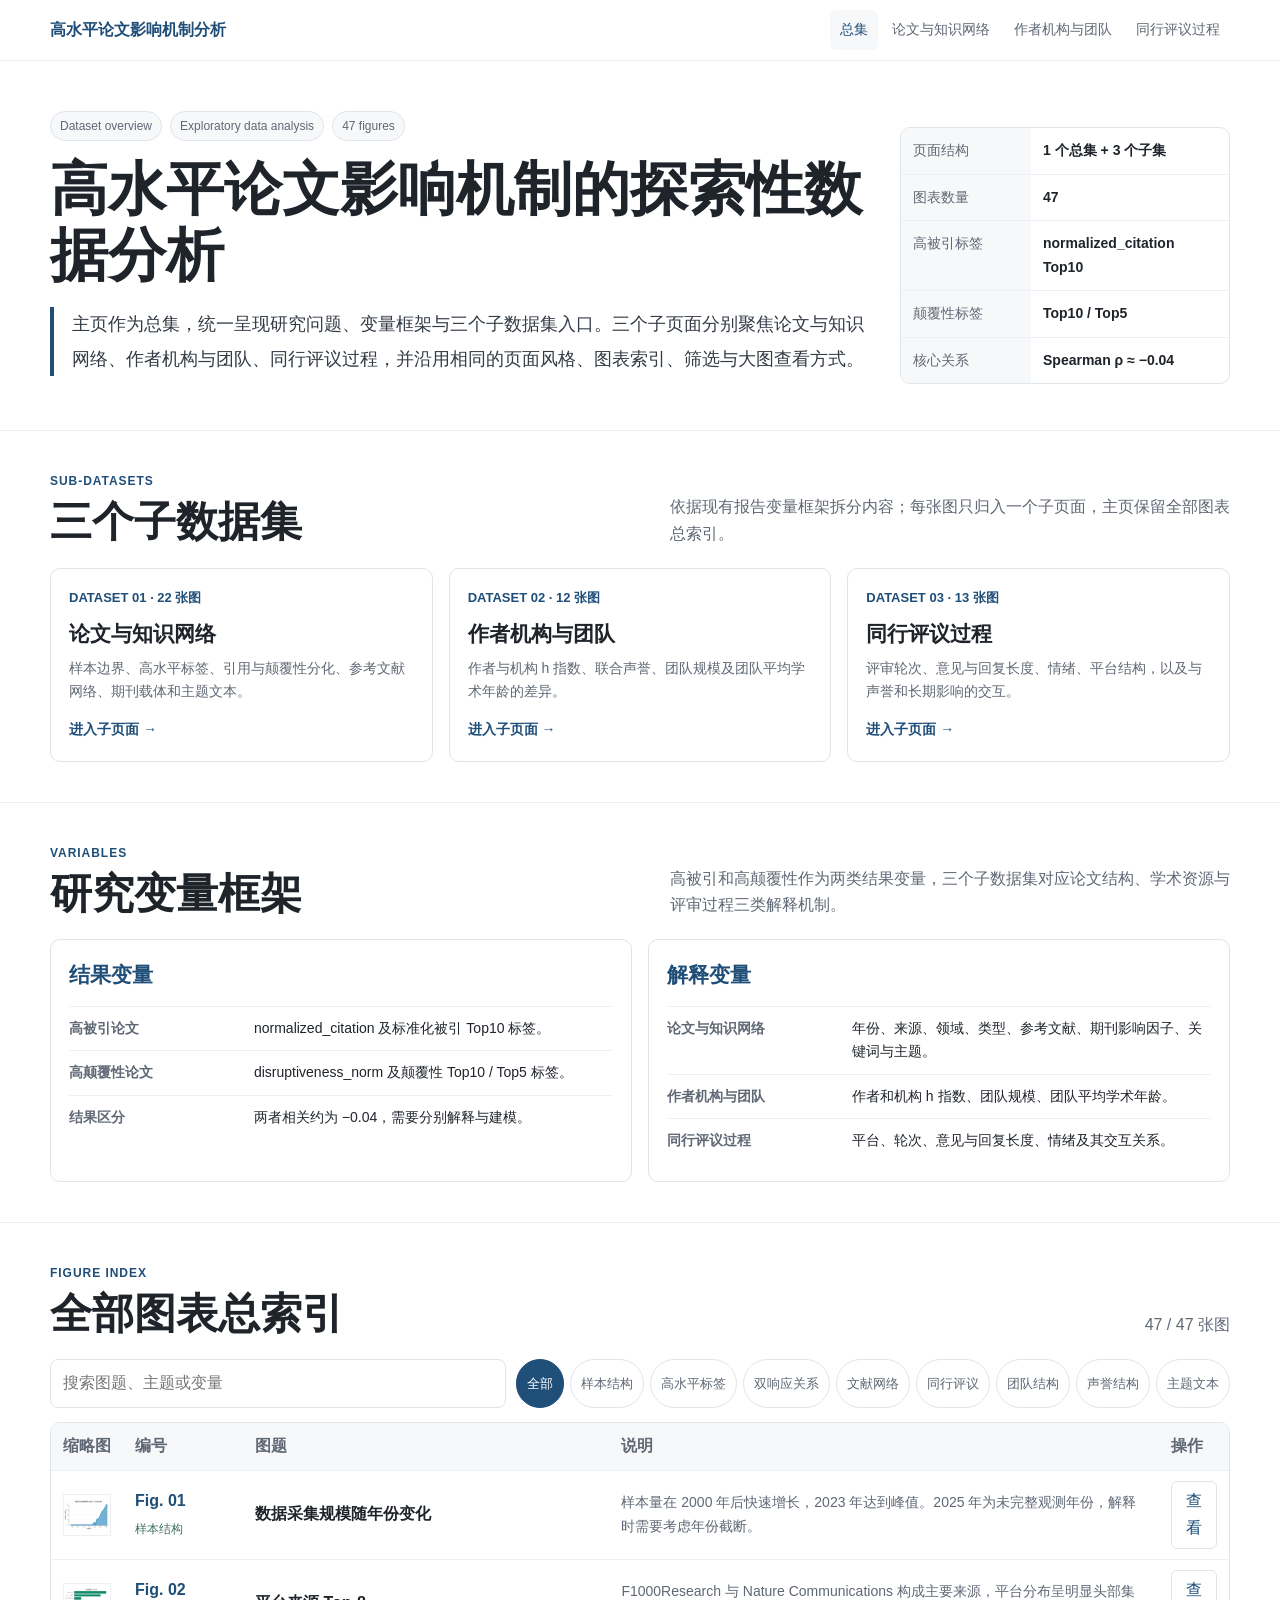
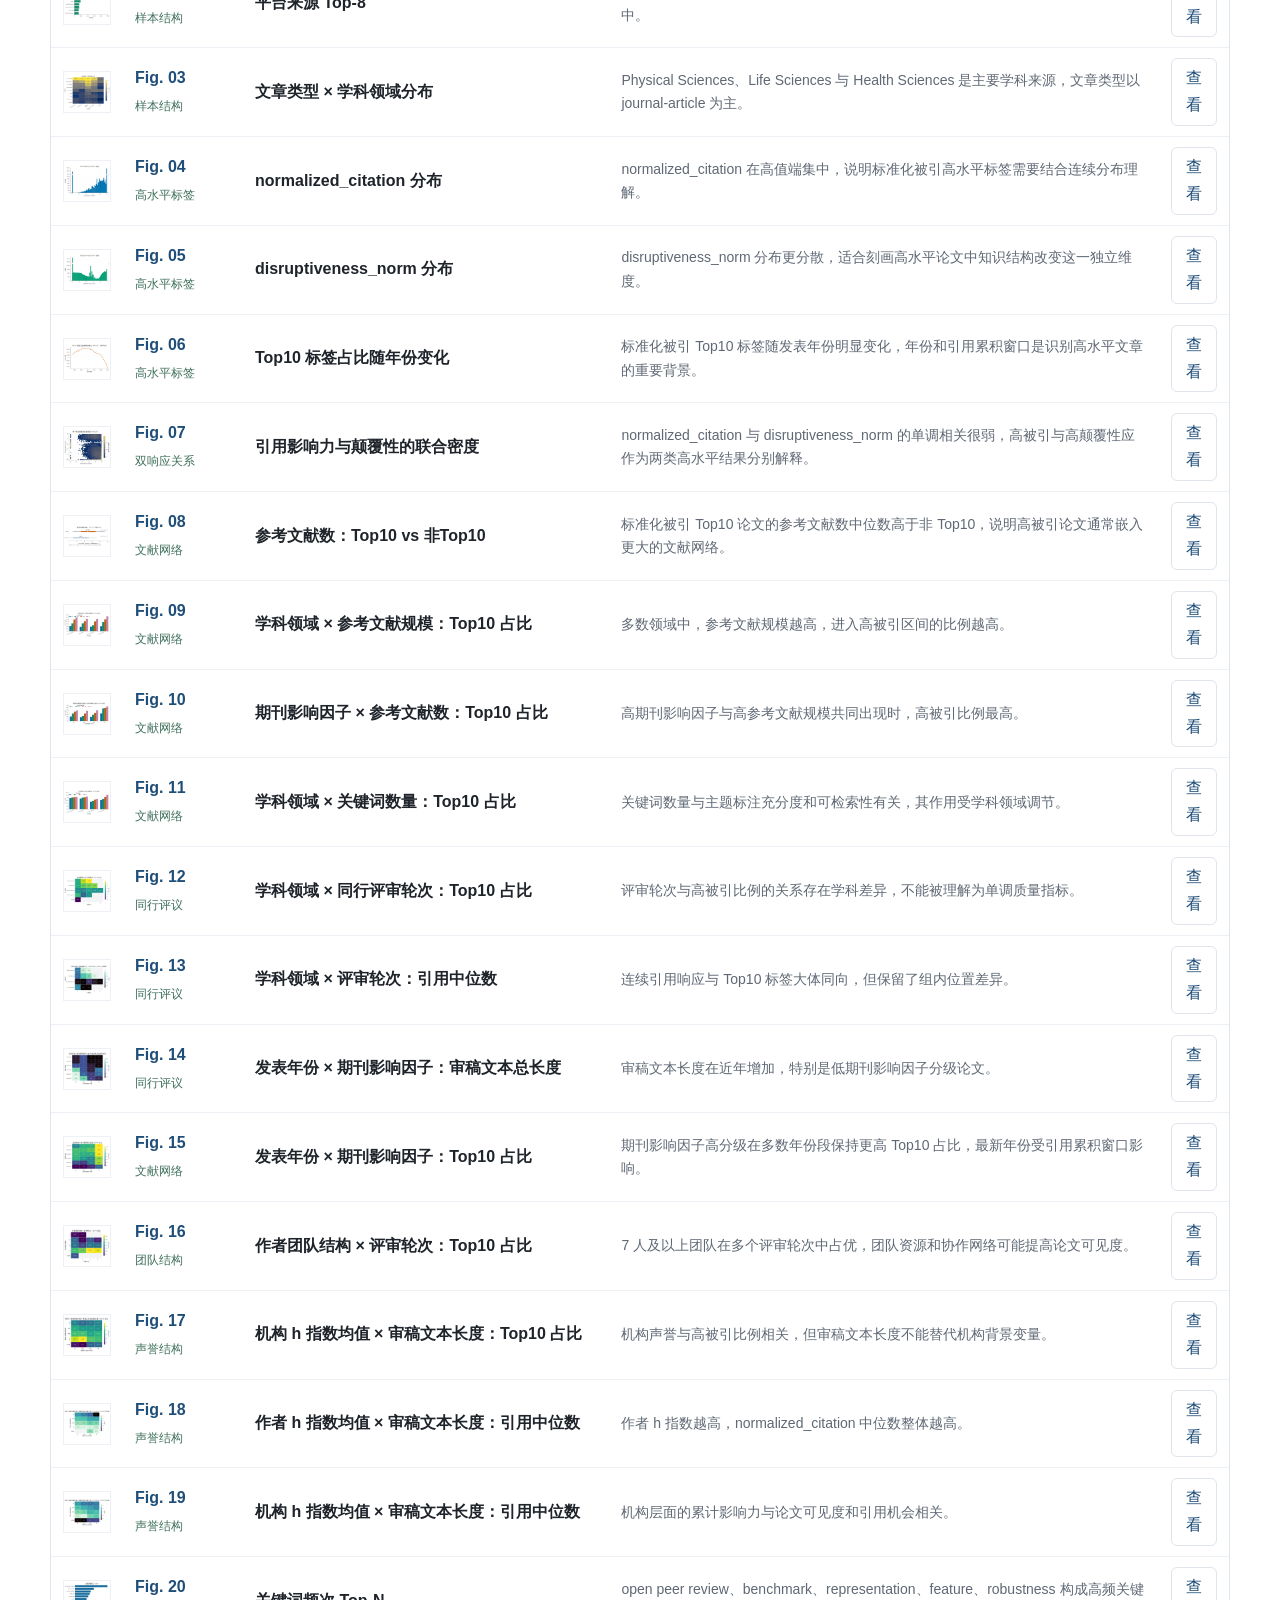
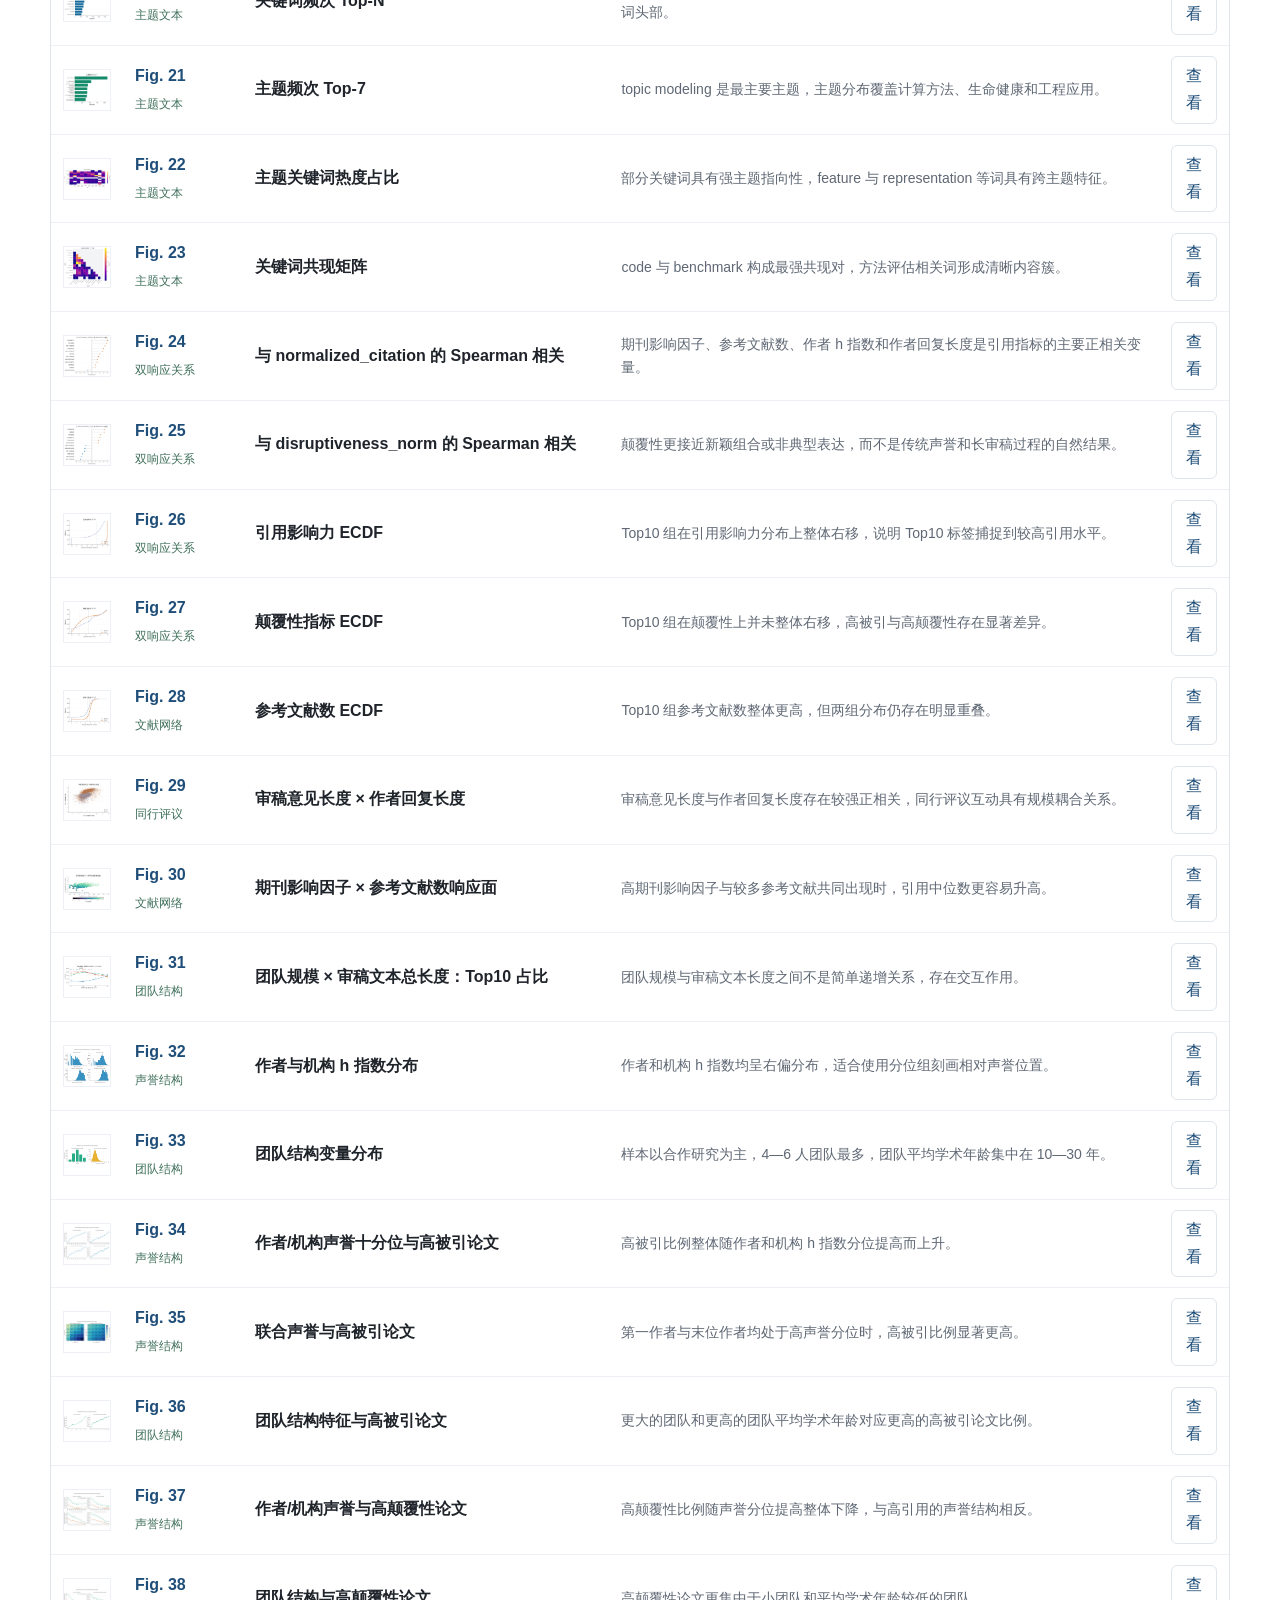
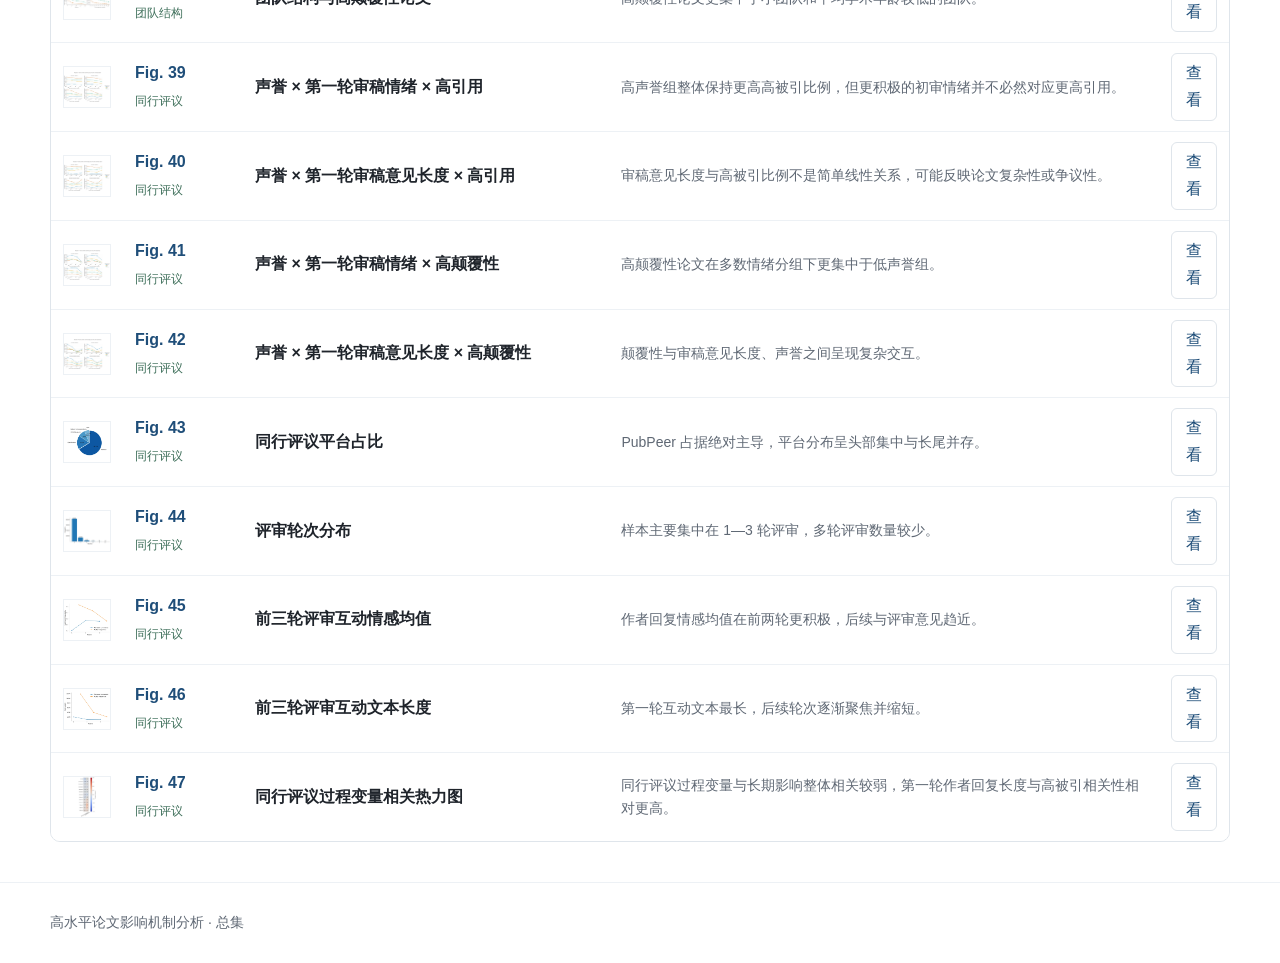
==== commit 29488488: "Reorganize homepage as four-page dataset overview" ====
--- a/index.html
+++ b/index.html
@@ -1 +1,59 @@
-<!doctype html><html lang="zh-CN"><head><meta charset="utf-8"><meta name="viewport" content="width=device-width,initial-scale=1"><title>开放同行评议与高水平论文：总集</title><style>:root{--bg:#fff;--tint:#f7f8fa;--line:#dfe5eb;--line2:#edf1f5;--text:#1f242b;--muted:#5f6874;--blue:#1f4e79}*{box-sizing:border-box}html{scroll-behavior:smooth}body{margin:0;color:var(--text);font-family:-apple-system,BlinkMacSystemFont,"Segoe UI","Noto Sans SC","Microsoft YaHei",sans-serif;line-height:1.75}a{text-decoration:none;color:inherit}.shell{width:min(1160px,calc(100vw - 40px));margin:auto}.header{position:sticky;top:0;z-index:10;background:rgba(255,255,255,.96);border-bottom:1px solid var(--line2)}.nav{min-height:62px;display:flex;align-items:center;justify-content:space-between;gap:20px}.brand{font-weight:800;color:var(--blue)}.links{display:flex;gap:6px}.links a{padding:8px 11px;border-radius:7px;color:var(--muted);font-size:14px}.links a:hover,.links a.active{background:var(--blue);color:#fff}.hero{padding:56px 0 38px;border-bottom:1px solid var(--line2)}.eyebrow{font-size:12px;letter-spacing:.12em;text-transform:uppercase;color:var(--blue);font-weight:800}.hero-grid{display:grid;grid-template-columns:1fr 330px;gap:30px}h1,h2,h3{font-family:Georgia,"Times New Roman","Noto Serif SC",serif}h1{font-size:clamp(36px,5vw,58px);line-height:1.15;margin:8px 0 18px}.lead{font-size:18px;border-left:4px solid var(--blue);padding-left:18px;color:#35404b}.facts{border:1px solid var(--line);border-radius:10px;overflow:hidden}.facts div{display:grid;grid-template-columns:120px 1fr;border-bottom:1px solid var(--line2)}.facts div:last-child{border:0}.facts dt,.facts dd{margin:0;padding:11px 12px;font-size:14px}.facts dt{background:var(--tint);color:var(--muted)}.facts dd{font-weight:700}.section{padding:42px 0;border-bottom:1px solid var(--line2)}.section-head h2{font-size:34px;margin:4px 0}.section-head p{color:var(--muted);max-width:850px}.chapter-grid,.figures{display:grid;grid-template-columns:repeat(2,1fr);gap:14px}.chapter,.figure{border:1px solid var(--line);border-radius:10px;overflow:hidden;background:#fff}.chapter{padding:18px}.chapter .no{font-size:13px;font-weight:800;color:var(--blue)}.chapter h3{margin:8px 0;font-size:22px}.chapter p{margin:0;color:var(--muted)}.figure{margin:0}.imgbox{aspect-ratio:4/3;background:var(--tint);display:flex;align-items:center;justify-content:center}.figure img{max-width:100%;max-height:100%;object-fit:contain}.figure figcaption{padding:12px 14px}.figure b{display:block;color:var(--blue)}.figure span{font-size:13px;color:var(--muted)}.footer{padding:28px 0;color:var(--muted);font-size:14px}@media(max-width:850px){.hero-grid,.chapter-grid,.figures{grid-template-columns:1fr}.links{display:none}.shell{width:min(100% - 24px,1160px)}}</style></head><body><header class="header"><div class="shell nav"><a class="brand" href="index.html">开放同行评议与高水平论文</a><nav class="links"><a class="active" href="index.html">总集</a><a href="ai.html">人工智能</a><a href="biomedicine.html">生物医学</a><a href="physics.html">物理学</a></nav></div></header><main><section class="hero"><div class="shell hero-grid"><div><div class="eyebrow">Research report · 总集主页</div><h1>开放同行评议与高水平论文：总集</h1><p class="lead">本研究整合 10 万余条开放同行评议关联记录，从论文、作者机构和评审过程三个层面分析高水平论文的关联特征，并分别构建高被引与高颠覆性论文预测模型。</p></div><dl class="facts"><div><dt>分析对象</dt><dd>总集</dd></div><div><dt>数据来源</dt><dd>5 类开放评议来源</dd></div><div><dt>结果变量</dt><dd>高被引 / 高颠覆性</dd></div><div><dt>特征层级</dt><dd>论文、作者机构、同行评议</dd></div><div><dt>分领域页面</dt><dd>人工智能、生物医学、物理学</dd></div></dl></div></section><section class="section"><div class="shell"><div class="section-head"><div class="eyebrow">Report structure</div><h2>按报告章节组织</h2><p>由数据构建和特征工程逐步进入描述性分析、变量相关性分析、预测建模和项目成果。</p></div><div class="chapter-grid"><article class="chapter"><div class="no">CHAPTER 01</div><h3>引言</h3><p>研究背景、研究问题与研究意义。</p></article><article class="chapter"><div class="no">CHAPTER 02</div><h3>数据采集与构建</h3><p>整合 PubPeer、F1000Research、OpenReview、Nature Communications 与 QSS，并用 OpenAlex 补充元数据。</p></article><article class="chapter"><div class="no">CHAPTER 03</div><h3>特征工程</h3><p>从论文本身、作者及机构、同行评议过程三个层面构建特征体系。</p></article><article class="chapter"><div class="no">CHAPTER 04</div><h3>描述性分析</h3><p>呈现样本结构、结果变量、评审轮次、情感和文本长度分布。</p></article><article class="chapter"><div class="no">CHAPTER 05</div><h3>变量相关性分析</h3><p>比较高被引与高颠覆性论文在知识网络、声誉、团队和评审过程上的关联差异。</p></article><article class="chapter"><div class="no">CHAPTER 06</div><h3>模型构建</h3><p>预测标准化被引 Top10 与颠覆性 Top10，并分析关键特征。</p></article><article class="chapter"><div class="no">CHAPTER 07</div><h3>总结与讨论</h3><p>主要研究结论、贡献与局限性。</p></article><article class="chapter"><div class="no">CHAPTER 08</div><h3>项目成果与开放资源</h3><p>数据集、代码、图表与模型成果。</p></article></div></div></section><section class="section"><div class="shell"><div class="section-head"><div class="eyebrow">Mapped figures</div><h2>总集代表性图表</h2><p>图表编号依照 ZIP 交付清单的 deliverable_order，并按清单中的 chapter 字段归入对应章节。</p></div><div class="figures"><figure class="figure"><div class="imgbox"><img src="assets/figures/fig01.webp" alt="数据采集规模随年份变化"></div><figcaption><b>图 01 · 第四章</b><span>数据采集规模随年份变化</span></figcaption></figure><figure class="figure"><div class="imgbox"><img src="assets/figures/fig03.webp" alt="学科领域和论文类型分布"></div><figcaption><b>图 03 · 第四章</b><span>学科领域和论文类型交叉分布</span></figcaption></figure><figure class="figure"><div class="imgbox"><img src="assets/figures/fig44.webp" alt="评审轮次分布"></div><figcaption><b>图 44 · 第四章</b><span>同行评议轮次分布</span></figcaption></figure><figure class="figure"><div class="imgbox"><img src="assets/figures/fig24.webp" alt="引用指标相关性"></div><figcaption><b>图 24 · 第五章</b><span>标准化被引指标与数值特征关联</span></figcaption></figure></div></div></section></main><footer class="footer"><div class="shell">基于开放同行评议文本的高水平论文关联特征挖掘与预测模型研究报告</div></footer></body></html>+<!doctype html>
+<html lang="zh-CN">
+<head>
+<meta charset="utf-8">
+<meta name="viewport" content="width=device-width, initial-scale=1">
+<link rel="stylesheet" href="assets/site.css">
+<title>高水平论文影响机制分析｜总集</title>
+<meta name="description" content="高水平论文影响机制探索性分析总集，汇总论文与知识网络、作者机构与团队、同行评议过程三个子数据集及全部 47 张图表。">
+</head>
+<body>
+<header class="header"><div class="shell nav"><a class="brand" href="index.html">高水平论文影响机制分析</a><nav class="navlinks"><a href="index.html" aria-current="page">总集</a><a href="paper-network.html">论文与知识网络</a><a href="reputation-team.html">作者机构与团队</a><a href="peer-review.html">同行评议过程</a></nav></div></header>
+<main id="top">
+  <section class="hero"><div class="shell abstract-grid"><div>
+    <div class="tags"><span class="tag">Dataset overview</span><span class="tag">Exploratory data analysis</span><span class="tag">47 figures</span></div>
+    <h1>高水平论文影响机制的探索性数据分析</h1>
+    <p class="abstract">主页作为总集，统一呈现研究问题、变量框架与三个子数据集入口。三个子页面分别聚焦论文与知识网络、作者机构与团队、同行评议过程，并沿用相同的页面风格、图表索引、筛选与大图查看方式。</p>
+  </div><dl class="key-table">
+    <div><dt>页面结构</dt><dd>1 个总集 + 3 个子集</dd></div>
+    <div><dt>图表数量</dt><dd>47</dd></div>
+    <div><dt>高被引标签</dt><dd>normalized_citation Top10</dd></div>
+    <div><dt>颠覆性标签</dt><dd>Top10 / Top5</dd></div>
+    <div><dt>核心关系</dt><dd>Spearman ρ ≈ −0.04</dd></div>
+  </dl></div></section>
+
+  <section class="section"><div class="shell"><div class="section-head"><div><div class="kicker">Sub-datasets</div><h2>三个子数据集</h2></div><p>依据现有报告变量框架拆分内容；每张图只归入一个子页面，主页保留全部图表总索引。</p></div>
+    <div class="cards">
+      <a class="card card-link" href="paper-network.html"><div class="no">DATASET 01 · 22 张图</div><h3>论文与知识网络</h3><p>样本边界、高水平标签、引用与颠覆性分化、参考文献网络、期刊载体和主题文本。</p><span class="arrow">进入子页面 →</span></a>
+      <a class="card card-link" href="reputation-team.html"><div class="no">DATASET 02 · 12 张图</div><h3>作者机构与团队</h3><p>作者与机构 h 指数、联合声誉、团队规模及团队平均学术年龄的差异。</p><span class="arrow">进入子页面 →</span></a>
+      <a class="card card-link" href="peer-review.html"><div class="no">DATASET 03 · 13 张图</div><h3>同行评议过程</h3><p>评审轮次、意见与回复长度、情绪、平台结构，以及与声誉和长期影响的交互。</p><span class="arrow">进入子页面 →</span></a>
+    </div>
+  </div></section>
+
+  <section class="section"><div class="shell"><div class="section-head"><div><div class="kicker">Variables</div><h2>研究变量框架</h2></div><p>高被引和高颠覆性作为两类结果变量，三个子数据集对应论文结构、学术资源与评审过程三类解释机制。</p></div>
+    <div class="variables">
+      <div class="var-card"><h3>结果变量</h3><table>
+        <tr><th>高被引论文</th><td>normalized_citation 及标准化被引 Top10 标签。</td></tr>
+        <tr><th>高颠覆性论文</th><td>disruptiveness_norm 及颠覆性 Top10 / Top5 标签。</td></tr>
+        <tr><th>结果区分</th><td>两者相关约为 −0.04，需要分别解释与建模。</td></tr>
+      </table></div>
+      <div class="var-card"><h3>解释变量</h3><table>
+        <tr><th>论文与知识网络</th><td>年份、来源、领域、类型、参考文献、期刊影响因子、关键词与主题。</td></tr>
+        <tr><th>作者机构与团队</th><td>作者和机构 h 指数、团队规模、团队平均学术年龄。</td></tr>
+        <tr><th>同行评议过程</th><td>平台、轮次、意见与回复长度、情绪及其交互关系。</td></tr>
+      </table></div>
+    </div>
+  </div></section>
+
+  <section id="figures" class="section"><div class="shell"><div class="section-head"><div><div class="kicker">Figure index</div><h2>全部图表总索引</h2></div><p id="figureCount">47 / 47 张图</p></div>
+    <div class="tools"><input id="search" class="search" placeholder="搜索图题、主题或变量"><div id="chips" class="chips"></div></div>
+    <div id="figureTable" class="figure-table"></div>
+  </div></section>
+</main>
+<footer class="footer"><div class="shell">高水平论文影响机制分析 · 总集</div></footer>
+<div id="lightbox" class="lightbox" aria-hidden="true"><div class="lightbox-panel"><div class="lightbox-image"><img id="lightboxImg" alt=""></div><aside class="lightbox-info"><button class="close" data-close>关闭</button><div id="lightboxMeta" style="margin-top:14px;color:var(--blue);font-weight:800"></div><h3 id="lightboxTitle"></h3><p id="lightboxCaption" style="color:var(--muted)"></p></aside></div></div>
+<script src="assets/figures.js"></script>
+<script>window.PAGE_CONFIG={"figureIds":[1,2,3,4,5,6,7,8,9,10,11,12,13,14,15,16,17,18,19,20,21,22,23,24,25,26,27,28,29,30,31,32,33,34,35,36,37,38,39,40,41,42,43,44,45,46,47],"sections":[]};</script>
+<script src="assets/site.js"></script>
+</body>
+</html>
--- a/assets/site.css
+++ b/assets/site.css
@@ -0,0 +1,110 @@
+:root{--bg:#fff;--paper:#fff;--tint:#f7f8fa;--line:#dfe5eb;--line2:#edf1f5;--text:#1f242b;--muted:#5f6874;--blue:#1f4e79;--teal:#3e6f5a;--orange:#9a6428}
+*{box-sizing:border-box}
+html{scroll-behavior:smooth}
+body{margin:0;color:var(--text);background:var(--bg);font-family:-apple-system,BlinkMacSystemFont,"Segoe UI","Noto Sans SC","Microsoft YaHei",sans-serif;line-height:1.68}
+a{text-decoration:none;color:inherit}
+img{display:block;max-width:100%}
+button,input{font:inherit}
+.shell{width:min(1180px,calc(100vw - 40px));margin:auto}
+.narrow{width:min(980px,calc(100vw - 40px));margin:auto}
+.header{position:sticky;top:0;z-index:20;background:rgba(255,255,255,.96);border-bottom:1px solid var(--line2);backdrop-filter:blur(8px)}
+.nav{min-height:60px;display:flex;justify-content:space-between;align-items:center;gap:20px}
+.brand{font-weight:750;color:var(--blue)}
+.navlinks{display:flex;gap:4px;flex-wrap:wrap}
+.navlinks a{font-size:14px;color:var(--muted);padding:8px 10px;border-radius:6px}
+.navlinks a:hover,.navlinks a[aria-current="page"]{background:var(--tint);color:var(--blue)}
+.hero{padding:50px 0 30px;border-bottom:1px solid var(--line2)}
+.tags{display:flex;gap:8px;flex-wrap:wrap;margin-bottom:16px}
+.tag{border:1px solid var(--line);background:var(--tint);border-radius:999px;padding:4px 9px;font-size:12px;color:var(--muted)}
+h1,h2,h3{font-family:Georgia,"Times New Roman","Noto Serif SC",serif}
+h1{font-size:clamp(34px,5vw,58px);line-height:1.14;margin:0 0 18px}
+.abstract-grid{display:grid;grid-template-columns:minmax(0,1fr) 330px;gap:30px;align-items:start}
+.abstract{font-size:18px;line-height:1.9;color:#333b45;border-left:4px solid var(--blue);padding-left:18px;margin:0}
+.key-table{border:1px solid var(--line);border-radius:10px;overflow:hidden}
+.key-table div{display:grid;grid-template-columns:130px 1fr;border-bottom:1px solid var(--line2)}
+.key-table div:last-child{border-bottom:0}
+.key-table dt,.key-table dd{margin:0;padding:11px 12px;font-size:14px}
+.key-table dt{background:var(--tint);color:var(--muted)}
+.key-table dd{font-weight:700}
+.section{padding:40px 0;border-bottom:1px solid var(--line2)}
+.section-head{display:flex;justify-content:space-between;align-items:end;gap:24px;margin-bottom:20px}
+.kicker{font-size:12px;letter-spacing:.08em;text-transform:uppercase;color:var(--blue);font-weight:800}
+h2{font-size:clamp(26px,3.5vw,42px);margin:6px 0 0;line-height:1.2}
+.section-head p{max-width:560px;margin:0;color:var(--muted)}
+.cards{display:grid;grid-template-columns:repeat(3,1fr);gap:16px}
+.card{border:1px solid var(--line);background:#fff;border-radius:10px;padding:18px}
+.card-link{transition:transform .15s ease,border-color .15s ease,box-shadow .15s ease}
+.card-link:hover{transform:translateY(-2px);border-color:#b9c9d9;box-shadow:0 10px 24px rgba(31,78,121,.08)}
+.card .no{font-weight:800;color:var(--blue);font-size:13px}
+.card h3{font-size:21px;line-height:1.35;margin:12px 0 8px}
+.card p{font-size:14px;color:var(--muted);margin:0}
+.card .arrow{display:inline-block;margin-top:14px;color:var(--blue);font-size:14px;font-weight:750}
+.variables{display:grid;grid-template-columns:1fr 1fr;gap:16px}
+.var-card{border:1px solid var(--line);border-radius:10px;padding:18px;background:#fff}
+.var-card h3{font-size:21px;margin:0 0 12px;color:var(--blue)}
+table{width:100%;border-collapse:collapse}
+th,td{border-top:1px solid var(--line2);padding:10px 0;text-align:left;vertical-align:top;font-size:14px}
+th{width:34%;color:var(--muted);font-weight:700}
+.layout{display:grid;grid-template-columns:250px 1fr;gap:26px}
+.toc{position:sticky;top:80px;border:1px solid var(--line);border-radius:10px;background:#fff;padding:8px}
+.toc a{display:block;padding:10px;border-radius:6px;color:var(--muted);font-size:14px}
+.toc a:hover{background:var(--tint);color:var(--blue)}
+.chapter{border:1px solid var(--line);border-radius:10px;background:#fff;margin-bottom:22px;overflow:hidden}
+.chapter-head{display:grid;grid-template-columns:76px 1fr;border-bottom:1px solid var(--line2)}
+.chapter-num{background:var(--tint);color:var(--blue);font-weight:800;display:flex;justify-content:center;padding-top:22px}
+.chapter-copy{padding:20px}
+.chapter-copy h3{font-size:28px;margin:0 0 8px}
+.chapter-copy>p{margin:0 0 14px;font-size:16px}
+.note-grid{display:grid;grid-template-columns:1fr 1fr;gap:12px}
+.note{background:var(--tint);border:1px solid var(--line2);border-radius:8px;padding:12px}
+.note strong{display:block;color:var(--blue);margin-bottom:5px}
+.note p{margin:0;color:var(--muted);font-size:14px}
+.mini-grid{display:grid;grid-template-columns:repeat(3,1fr);gap:12px;padding:16px}
+.mini{border:1px solid var(--line2);border-radius:8px;overflow:hidden;cursor:pointer;margin:0;background:#fff}
+.mini .thumb{aspect-ratio:4/3;display:flex;align-items:center;justify-content:center;background:#fff;border-bottom:1px solid var(--line2)}
+.mini img{width:100%;height:100%;object-fit:contain}
+.mini figcaption{padding:9px 10px;font-size:13px;color:var(--muted)}
+.mini b{display:block;color:var(--text)}
+.tools{display:flex;gap:10px;flex-wrap:wrap;margin-bottom:14px}
+.search{flex:1 1 280px;border:1px solid var(--line);border-radius:8px;padding:10px 12px}
+.chips{display:flex;gap:6px;flex-wrap:wrap}
+.chip{border:1px solid var(--line);background:#fff;border-radius:999px;padding:7px 10px;font-size:13px;color:var(--muted);cursor:pointer}
+.chip.active,.chip:hover{background:var(--blue);color:#fff;border-color:var(--blue)}
+.figure-table{border:1px solid var(--line);border-radius:10px;overflow:hidden}
+.figure-row{display:grid;grid-template-columns:72px 120px minmax(160px,1fr) minmax(260px,1.5fr) 70px;border-bottom:1px solid var(--line2);align-items:center;background:#fff}
+.figure-row:last-child{border-bottom:0}
+.figure-row.header-row{background:var(--tint);font-weight:800;color:var(--muted)}
+.figure-row>div{padding:10px 12px}
+.figure-thumb{width:56px;height:42px;object-fit:contain;border:1px solid var(--line2);cursor:pointer}
+.fig-no{color:var(--blue);font-weight:800}
+.fig-cat{font-size:12px;color:var(--teal)}
+.fig-title{font-weight:700}
+.fig-cap{font-size:14px;color:var(--muted)}
+button.open{border:1px solid var(--line);background:#fff;border-radius:6px;padding:6px 8px;color:var(--blue);cursor:pointer}
+.footer{padding:28px 0;color:var(--muted);font-size:14px}
+.lightbox{position:fixed;inset:0;background:rgba(247,248,250,.96);z-index:50;display:none;align-items:center;justify-content:center;padding:24px}
+.lightbox.open{display:flex}
+.lightbox-panel{width:min(1180px,96vw);max-height:92vh;display:grid;grid-template-columns:1fr 330px;gap:16px}
+.lightbox-image{border:1px solid var(--line);background:#fff;border-radius:10px;display:flex;align-items:center;justify-content:center;overflow:auto}
+.lightbox-image img{max-height:88vh;width:auto}
+.lightbox-info{border:1px solid var(--line);background:#fff;border-radius:10px;padding:18px}
+.close{border:1px solid var(--line);background:#fff;border-radius:6px;padding:8px 10px;cursor:pointer}
+.page-nav{display:flex;gap:10px;flex-wrap:wrap;margin-top:22px}
+.page-nav a{border:1px solid var(--line);padding:8px 11px;border-radius:7px;color:var(--blue);font-size:14px}
+.page-nav a:hover{background:var(--tint)}
+@media(max-width:1000px){
+  .abstract-grid,.layout,.note-grid,.lightbox-panel{grid-template-columns:1fr}
+  .section-head{align-items:flex-start;flex-direction:column}
+  .cards{grid-template-columns:1fr}
+  .variables,.mini-grid{grid-template-columns:1fr 1fr}
+  .toc{position:relative;top:auto}
+  .figure-row{grid-template-columns:70px 1fr 70px}
+  .figure-row.header-row{display:none}
+  .fig-cat,.fig-cap{grid-column:2/4}
+}
+@media(max-width:640px){
+  .shell,.narrow{width:min(100% - 24px,1180px)}
+  .navlinks{display:none}
+  .variables,.mini-grid{grid-template-columns:1fr}
+  h1{font-size:36px}
+}
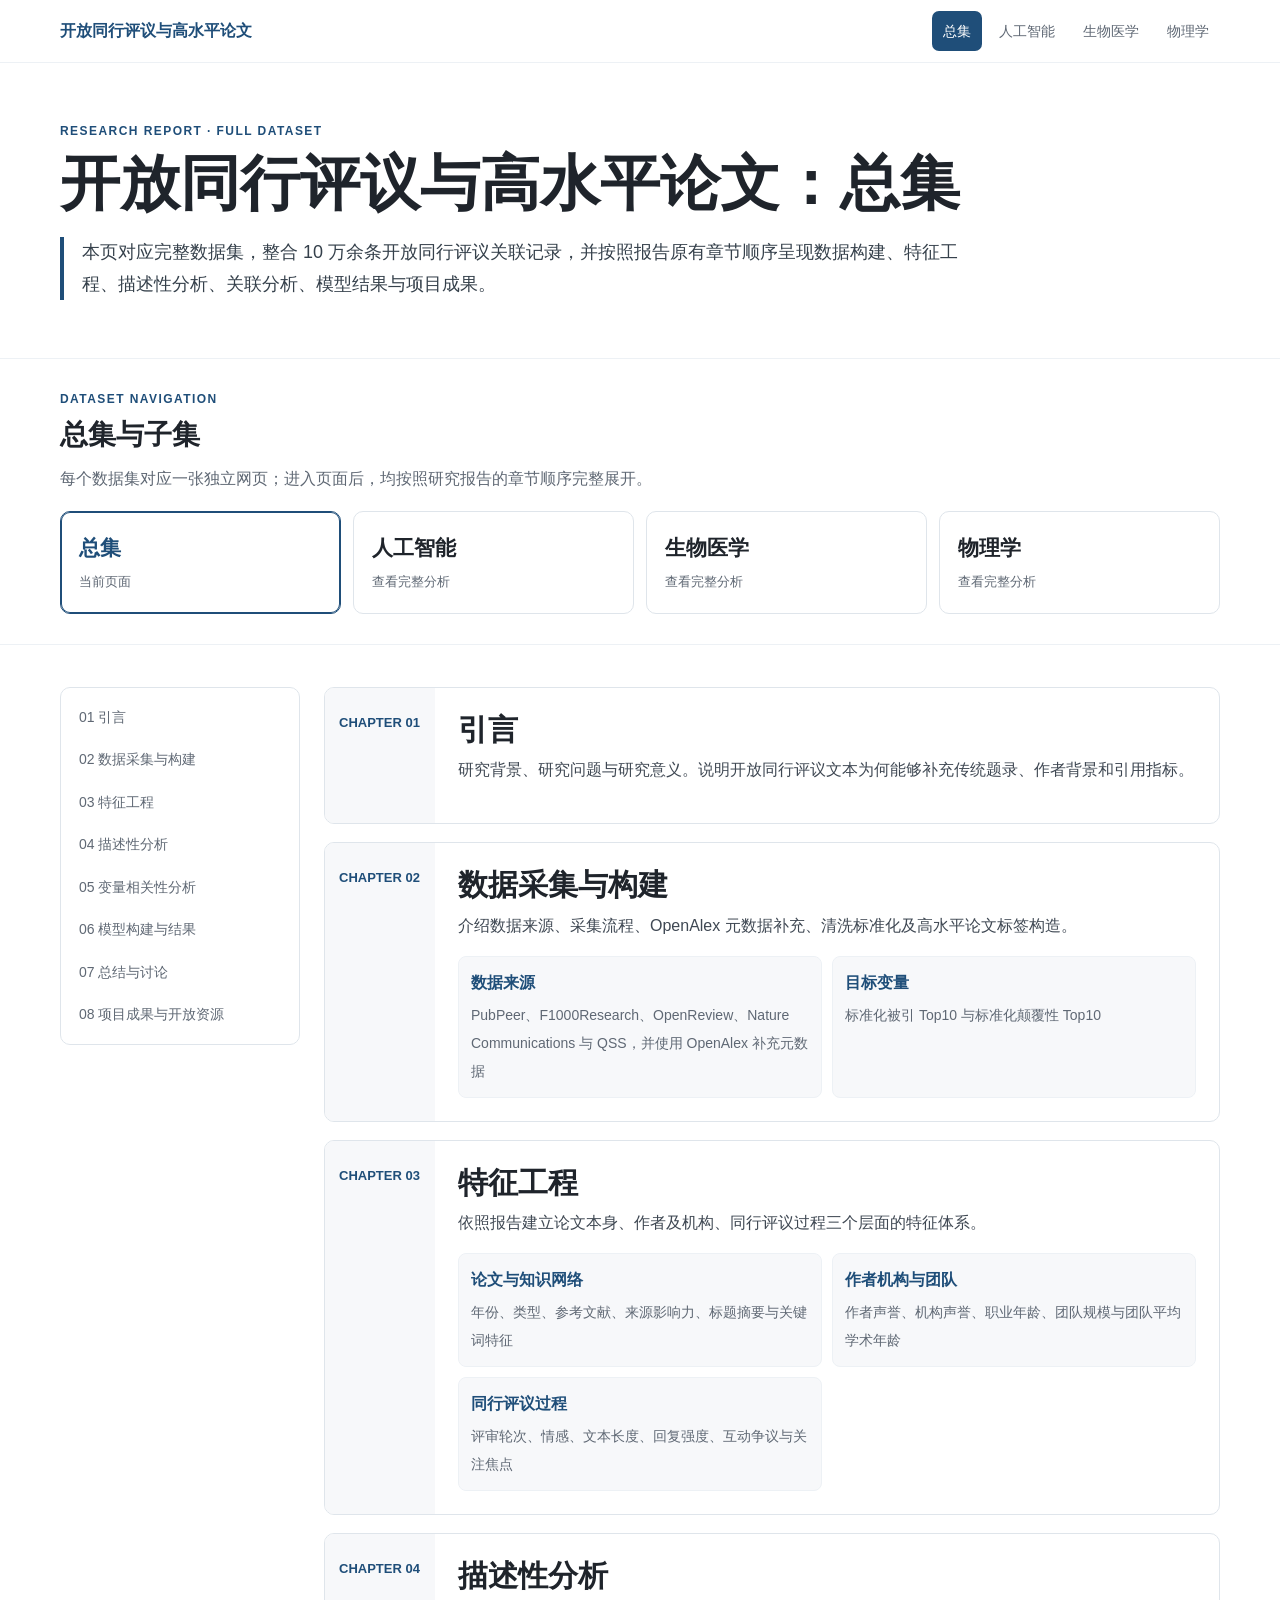
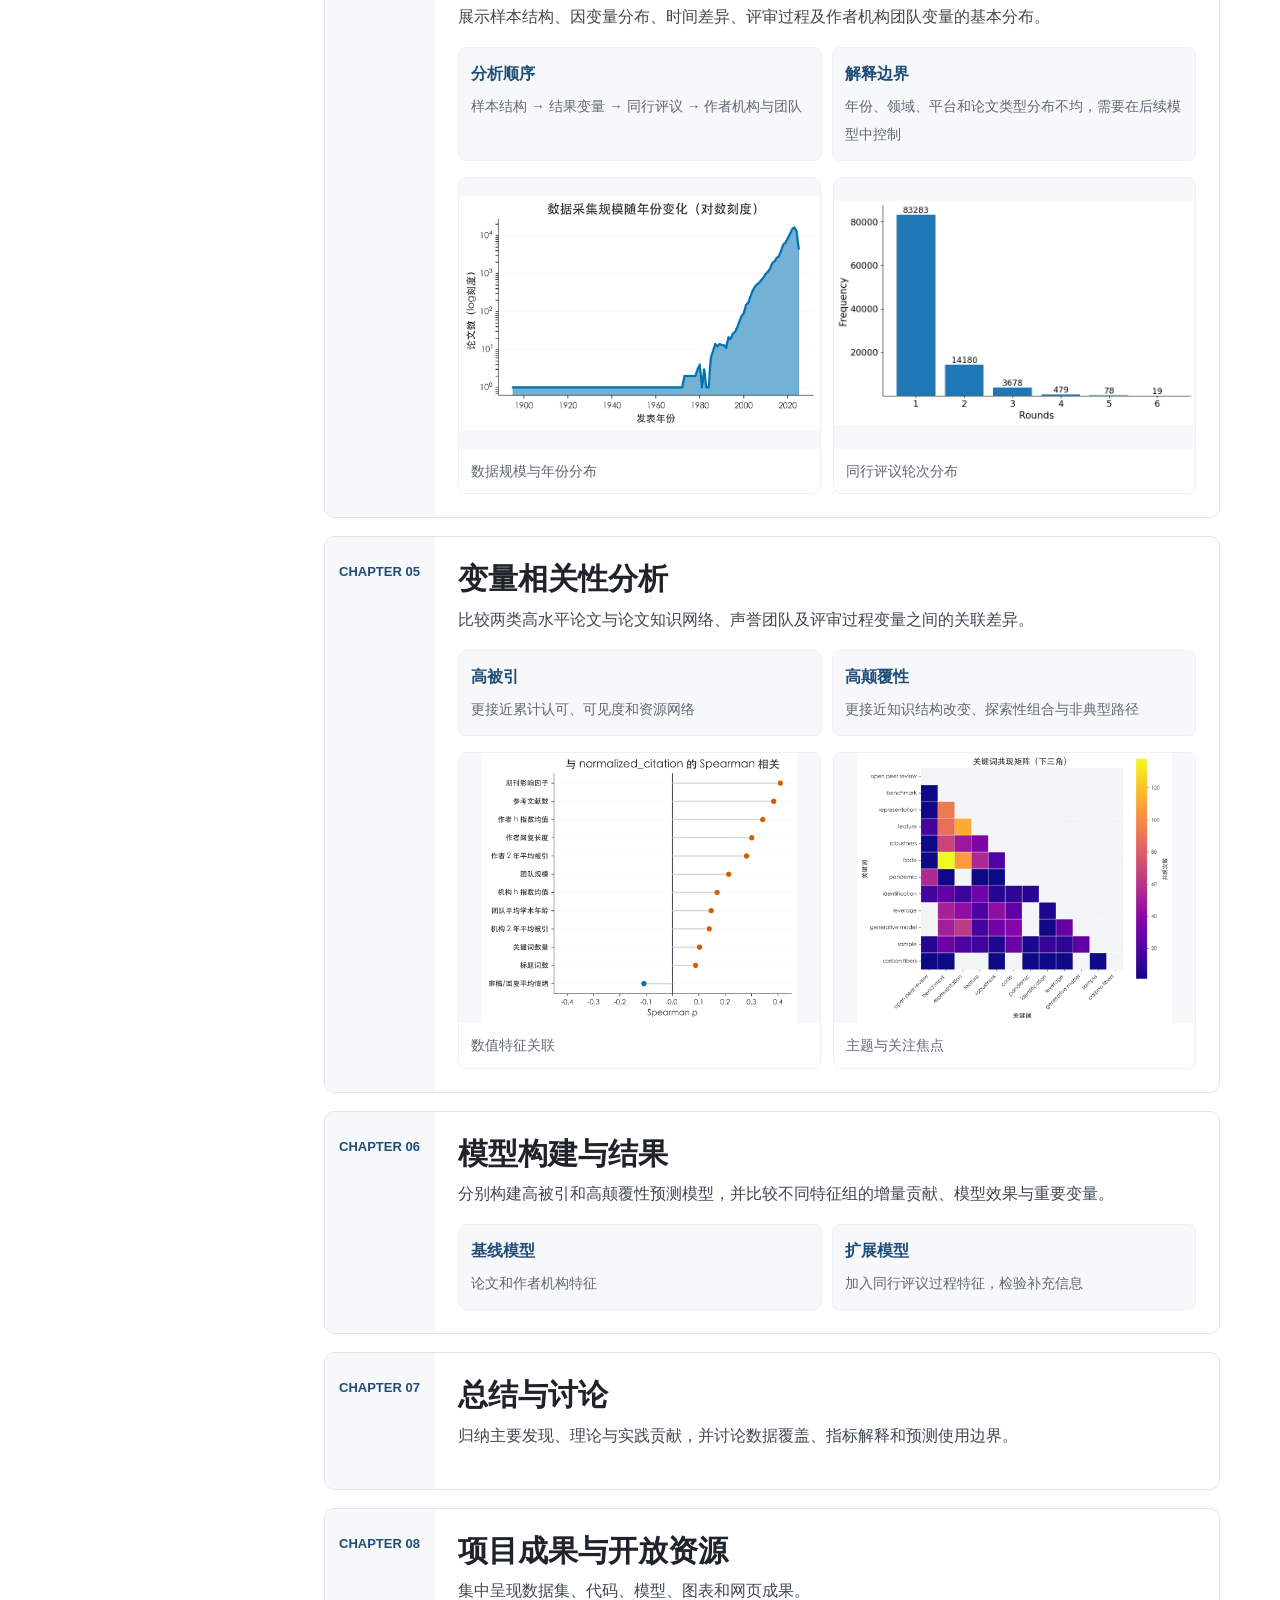
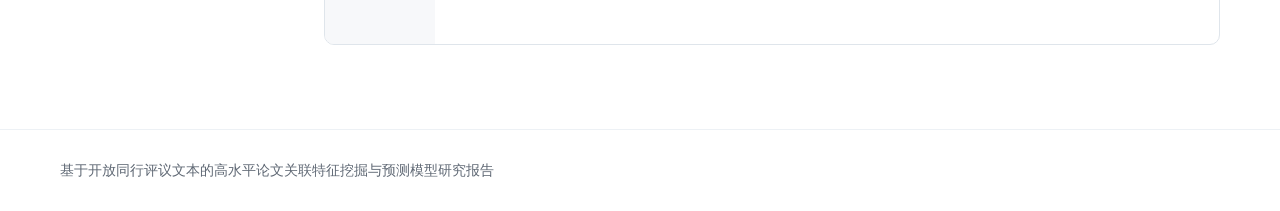
==== commit 1b6ef3f7: "重组总集页面并加入数据集跳转" ====
--- a/index.html
+++ b/index.html
@@ -1,59 +1 @@
-<!doctype html>
-<html lang="zh-CN">
-<head>
-<meta charset="utf-8">
-<meta name="viewport" content="width=device-width, initial-scale=1">
-<link rel="stylesheet" href="assets/site.css">
-<title>高水平论文影响机制分析｜总集</title>
-<meta name="description" content="高水平论文影响机制探索性分析总集，汇总论文与知识网络、作者机构与团队、同行评议过程三个子数据集及全部 47 张图表。">
-</head>
-<body>
-<header class="header"><div class="shell nav"><a class="brand" href="index.html">高水平论文影响机制分析</a><nav class="navlinks"><a href="index.html" aria-current="page">总集</a><a href="paper-network.html">论文与知识网络</a><a href="reputation-team.html">作者机构与团队</a><a href="peer-review.html">同行评议过程</a></nav></div></header>
-<main id="top">
-  <section class="hero"><div class="shell abstract-grid"><div>
-    <div class="tags"><span class="tag">Dataset overview</span><span class="tag">Exploratory data analysis</span><span class="tag">47 figures</span></div>
-    <h1>高水平论文影响机制的探索性数据分析</h1>
-    <p class="abstract">主页作为总集，统一呈现研究问题、变量框架与三个子数据集入口。三个子页面分别聚焦论文与知识网络、作者机构与团队、同行评议过程，并沿用相同的页面风格、图表索引、筛选与大图查看方式。</p>
-  </div><dl class="key-table">
-    <div><dt>页面结构</dt><dd>1 个总集 + 3 个子集</dd></div>
-    <div><dt>图表数量</dt><dd>47</dd></div>
-    <div><dt>高被引标签</dt><dd>normalized_citation Top10</dd></div>
-    <div><dt>颠覆性标签</dt><dd>Top10 / Top5</dd></div>
-    <div><dt>核心关系</dt><dd>Spearman ρ ≈ −0.04</dd></div>
-  </dl></div></section>
-
-  <section class="section"><div class="shell"><div class="section-head"><div><div class="kicker">Sub-datasets</div><h2>三个子数据集</h2></div><p>依据现有报告变量框架拆分内容；每张图只归入一个子页面，主页保留全部图表总索引。</p></div>
-    <div class="cards">
-      <a class="card card-link" href="paper-network.html"><div class="no">DATASET 01 · 22 张图</div><h3>论文与知识网络</h3><p>样本边界、高水平标签、引用与颠覆性分化、参考文献网络、期刊载体和主题文本。</p><span class="arrow">进入子页面 →</span></a>
-      <a class="card card-link" href="reputation-team.html"><div class="no">DATASET 02 · 12 张图</div><h3>作者机构与团队</h3><p>作者与机构 h 指数、联合声誉、团队规模及团队平均学术年龄的差异。</p><span class="arrow">进入子页面 →</span></a>
-      <a class="card card-link" href="peer-review.html"><div class="no">DATASET 03 · 13 张图</div><h3>同行评议过程</h3><p>评审轮次、意见与回复长度、情绪、平台结构，以及与声誉和长期影响的交互。</p><span class="arrow">进入子页面 →</span></a>
-    </div>
-  </div></section>
-
-  <section class="section"><div class="shell"><div class="section-head"><div><div class="kicker">Variables</div><h2>研究变量框架</h2></div><p>高被引和高颠覆性作为两类结果变量，三个子数据集对应论文结构、学术资源与评审过程三类解释机制。</p></div>
-    <div class="variables">
-      <div class="var-card"><h3>结果变量</h3><table>
-        <tr><th>高被引论文</th><td>normalized_citation 及标准化被引 Top10 标签。</td></tr>
-        <tr><th>高颠覆性论文</th><td>disruptiveness_norm 及颠覆性 Top10 / Top5 标签。</td></tr>
-        <tr><th>结果区分</th><td>两者相关约为 −0.04，需要分别解释与建模。</td></tr>
-      </table></div>
-      <div class="var-card"><h3>解释变量</h3><table>
-        <tr><th>论文与知识网络</th><td>年份、来源、领域、类型、参考文献、期刊影响因子、关键词与主题。</td></tr>
-        <tr><th>作者机构与团队</th><td>作者和机构 h 指数、团队规模、团队平均学术年龄。</td></tr>
-        <tr><th>同行评议过程</th><td>平台、轮次、意见与回复长度、情绪及其交互关系。</td></tr>
-      </table></div>
-    </div>
-  </div></section>
-
-  <section id="figures" class="section"><div class="shell"><div class="section-head"><div><div class="kicker">Figure index</div><h2>全部图表总索引</h2></div><p id="figureCount">47 / 47 张图</p></div>
-    <div class="tools"><input id="search" class="search" placeholder="搜索图题、主题或变量"><div id="chips" class="chips"></div></div>
-    <div id="figureTable" class="figure-table"></div>
-  </div></section>
-</main>
-<footer class="footer"><div class="shell">高水平论文影响机制分析 · 总集</div></footer>
-<div id="lightbox" class="lightbox" aria-hidden="true"><div class="lightbox-panel"><div class="lightbox-image"><img id="lightboxImg" alt=""></div><aside class="lightbox-info"><button class="close" data-close>关闭</button><div id="lightboxMeta" style="margin-top:14px;color:var(--blue);font-weight:800"></div><h3 id="lightboxTitle"></h3><p id="lightboxCaption" style="color:var(--muted)"></p></aside></div></div>
-<script src="assets/figures.js"></script>
-<script>window.PAGE_CONFIG={"figureIds":[1,2,3,4,5,6,7,8,9,10,11,12,13,14,15,16,17,18,19,20,21,22,23,24,25,26,27,28,29,30,31,32,33,34,35,36,37,38,39,40,41,42,43,44,45,46,47],"sections":[]};</script>
-<script src="assets/site.js"></script>
-</body>
-</html>
+<!doctype html><html lang="zh-CN"><head><meta charset="utf-8"><meta name="viewport" content="width=device-width,initial-scale=1"><title>开放同行评议与高水平论文：总集</title><style>:root{--bg:#fff;--tint:#f7f8fa;--line:#dfe5eb;--line2:#edf1f5;--text:#1f242b;--muted:#5f6874;--blue:#1f4e79}*{box-sizing:border-box}html{scroll-behavior:smooth}body{margin:0;color:var(--text);background:var(--bg);font-family:-apple-system,BlinkMacSystemFont,"Segoe UI","Noto Sans SC","Microsoft YaHei",sans-serif;line-height:1.75}a{text-decoration:none;color:inherit}img{display:block;max-width:100%}.shell{width:min(1160px,calc(100vw - 40px));margin:auto}.header{position:sticky;top:0;z-index:20;background:rgba(255,255,255,.96);border-bottom:1px solid var(--line2);backdrop-filter:blur(8px)}.nav{min-height:62px;display:flex;justify-content:space-between;align-items:center;gap:20px}.brand{font-weight:800;color:var(--blue)}.links{display:flex;gap:6px;flex-wrap:wrap}.links a{padding:8px 11px;border-radius:7px;color:var(--muted);font-size:14px}.links a:hover,.links a.active{background:var(--blue);color:#fff}.hero{padding:58px 0 40px;border-bottom:1px solid var(--line2)}.eyebrow{font-size:12px;letter-spacing:.12em;text-transform:uppercase;color:var(--blue);font-weight:800}h1,h2{font-family:Georgia,"Times New Roman","Noto Serif SC",serif}h1{font-size:clamp(38px,5vw,60px);line-height:1.15;margin:8px 0 18px}.lead{font-size:18px;max-width:930px;border-left:4px solid var(--blue);padding-left:18px;color:#35404b}.switcher{padding:30px 0;border-bottom:1px solid var(--line2)}.switcher h2{font-size:28px;margin:0 0 6px}.switcher p{margin:0 0 18px;color:var(--muted)}.datasets{display:grid;grid-template-columns:repeat(4,1fr);gap:12px}.dataset{border:1px solid var(--line);border-radius:10px;padding:18px;background:#fff}.dataset span{display:block;font-family:Georgia,"Times New Roman","Noto Serif SC",serif;font-size:21px;font-weight:700}.dataset small{color:var(--muted)}.dataset:hover,.dataset.active{border-color:var(--blue);box-shadow:0 0 0 1px var(--blue) inset}.dataset.active span{color:var(--blue)}.report{padding:42px 0}.report-head{display:grid;grid-template-columns:240px 1fr;gap:24px;margin-bottom:24px}.toc{position:sticky;top:82px;align-self:start;border:1px solid var(--line);border-radius:10px;padding:8px}.toc a{display:block;padding:9px 10px;border-radius:6px;color:var(--muted);font-size:14px}.toc a:hover{background:var(--tint);color:var(--blue)}.chapters{min-width:0}.chapter{display:grid;grid-template-columns:110px 1fr;border:1px solid var(--line);border-radius:10px;overflow:hidden;margin-bottom:18px;background:#fff}.chapter-no{background:var(--tint);padding:24px 14px;color:var(--blue);font-weight:800;font-size:13px}.chapter-body{padding:23px}.chapter-body h2{font-size:30px;line-height:1.25;margin:0 0 8px}.chapter-body>p{margin:0 0 16px;color:#3f4853}.notes{display:grid;grid-template-columns:repeat(2,1fr);gap:10px;margin-top:14px}.note{border:1px solid var(--line2);background:var(--tint);border-radius:8px;padding:12px}.note b{display:block;color:var(--blue);margin-bottom:4px}.note span{font-size:14px;color:var(--muted)}.figures{display:grid;grid-template-columns:repeat(2,1fr);gap:12px;margin-top:16px}figure{margin:0;border:1px solid var(--line2);border-radius:8px;overflow:hidden}.imgbox{aspect-ratio:4/3;background:var(--tint);display:flex;align-items:center;justify-content:center}.imgbox img{width:100%;height:100%;object-fit:contain}figcaption{padding:10px 12px;color:var(--muted);font-size:14px}.footer{padding:28px 0;border-top:1px solid var(--line2);color:var(--muted);font-size:14px}@media(max-width:900px){.datasets{grid-template-columns:repeat(2,1fr)}.report-head{grid-template-columns:1fr}.toc{position:relative;top:auto}}@media(max-width:650px){.shell{width:min(100% - 24px,1160px)}.links{display:none}.datasets,.notes,.figures{grid-template-columns:1fr}.chapter{grid-template-columns:1fr}.chapter-no{padding:12px 18px}}</style></head><body><header class="header"><div class="shell nav"><a class="brand" href="index.html">开放同行评议与高水平论文</a><nav class="links"><a class="active" href="index.html">总集</a><a class="" href="ai.html">人工智能</a><a class="" href="biomedicine.html">生物医学</a><a class="" href="physics.html">物理学</a></nav></div></header><main><section class="hero"><div class="shell"><div class="eyebrow">RESEARCH REPORT · FULL DATASET</div><h1>开放同行评议与高水平论文：总集</h1><p class="lead">本页对应完整数据集，整合 10 万余条开放同行评议关联记录，并按照报告原有章节顺序呈现数据构建、特征工程、描述性分析、关联分析、模型结果与项目成果。</p></div></section><section class="switcher"><div class="shell"><div class="eyebrow">Dataset navigation</div><h2>总集与子集</h2><p>每个数据集对应一张独立网页；进入页面后，均按照研究报告的章节顺序完整展开。</p><div class="datasets"><a class="dataset active" href="index.html"><span>总集</span><small>当前页面</small></a><a class="dataset " href="ai.html"><span>人工智能</span><small>查看完整分析</small></a><a class="dataset " href="biomedicine.html"><span>生物医学</span><small>查看完整分析</small></a><a class="dataset " href="physics.html"><span>物理学</span><small>查看完整分析</small></a></div></div></section><section class="report"><div class="shell report-head"><aside class="toc"><a href="#c01">01 引言</a><a href="#c02">02 数据采集与构建</a><a href="#c03">03 特征工程</a><a href="#c04">04 描述性分析</a><a href="#c05">05 变量相关性分析</a><a href="#c06">06 模型构建与结果</a><a href="#c07">07 总结与讨论</a><a href="#c08">08 项目成果与开放资源</a></aside><div class="chapters"><section id="c01" class="chapter"><div class="chapter-no">CHAPTER 01</div><div class="chapter-body"><h2>引言</h2><p>研究背景、研究问题与研究意义。说明开放同行评议文本为何能够补充传统题录、作者背景和引用指标。</p></div></section><section id="c02" class="chapter"><div class="chapter-no">CHAPTER 02</div><div class="chapter-body"><h2>数据采集与构建</h2><p>介绍数据来源、采集流程、OpenAlex 元数据补充、清洗标准化及高水平论文标签构造。</p><div class=notes><div class="note"><b>数据来源</b><span>PubPeer、F1000Research、OpenReview、Nature Communications 与 QSS，并使用 OpenAlex 补充元数据</span></div><div class="note"><b>目标变量</b><span>标准化被引 Top10 与标准化颠覆性 Top10</span></div></div></div></section><section id="c03" class="chapter"><div class="chapter-no">CHAPTER 03</div><div class="chapter-body"><h2>特征工程</h2><p>依照报告建立论文本身、作者及机构、同行评议过程三个层面的特征体系。</p><div class=notes><div class="note"><b>论文与知识网络</b><span>年份、类型、参考文献、来源影响力、标题摘要与关键词特征</span></div><div class="note"><b>作者机构与团队</b><span>作者声誉、机构声誉、职业年龄、团队规模与团队平均学术年龄</span></div><div class="note"><b>同行评议过程</b><span>评审轮次、情感、文本长度、回复强度、互动争议与关注焦点</span></div></div></div></section><section id="c04" class="chapter"><div class="chapter-no">CHAPTER 04</div><div class="chapter-body"><h2>描述性分析</h2><p>展示样本结构、因变量分布、时间差异、评审过程及作者机构团队变量的基本分布。</p><div class=notes><div class="note"><b>分析顺序</b><span>样本结构 → 结果变量 → 同行评议 → 作者机构与团队</span></div><div class="note"><b>解释边界</b><span>年份、领域、平台和论文类型分布不均，需要在后续模型中控制</span></div></div><div class="figures"><figure><div class="imgbox"><img src="assets/figures/fig01.webp" alt="数据规模与年份分布"></div><figcaption>数据规模与年份分布</figcaption></figure><figure><div class="imgbox"><img src="assets/figures/fig44.webp" alt="同行评议轮次分布"></div><figcaption>同行评议轮次分布</figcaption></figure></div></div></section><section id="c05" class="chapter"><div class="chapter-no">CHAPTER 05</div><div class="chapter-body"><h2>变量相关性分析</h2><p>比较两类高水平论文与论文知识网络、声誉团队及评审过程变量之间的关联差异。</p><div class=notes><div class="note"><b>高被引</b><span>更接近累计认可、可见度和资源网络</span></div><div class="note"><b>高颠覆性</b><span>更接近知识结构改变、探索性组合与非典型路径</span></div></div><div class="figures"><figure><div class="imgbox"><img src="assets/figures/fig24.webp" alt="数值特征关联"></div><figcaption>数值特征关联</figcaption></figure><figure><div class="imgbox"><img src="assets/figures/fig23.webp" alt="主题与关注焦点"></div><figcaption>主题与关注焦点</figcaption></figure></div></div></section><section id="c06" class="chapter"><div class="chapter-no">CHAPTER 06</div><div class="chapter-body"><h2>模型构建与结果</h2><p>分别构建高被引和高颠覆性预测模型，并比较不同特征组的增量贡献、模型效果与重要变量。</p><div class=notes><div class="note"><b>基线模型</b><span>论文和作者机构特征</span></div><div class="note"><b>扩展模型</b><span>加入同行评议过程特征，检验补充信息</span></div></div></div></section><section id="c07" class="chapter"><div class="chapter-no">CHAPTER 07</div><div class="chapter-body"><h2>总结与讨论</h2><p>归纳主要发现、理论与实践贡献，并讨论数据覆盖、指标解释和预测使用边界。</p></div></section><section id="c08" class="chapter"><div class="chapter-no">CHAPTER 08</div><div class="chapter-body"><h2>项目成果与开放资源</h2><p>集中呈现数据集、代码、模型、图表和网页成果。</p></div></section></div></div></section></main><footer class="footer"><div class="shell">基于开放同行评议文本的高水平论文关联特征挖掘与预测模型研究报告</div></footer></body></html>
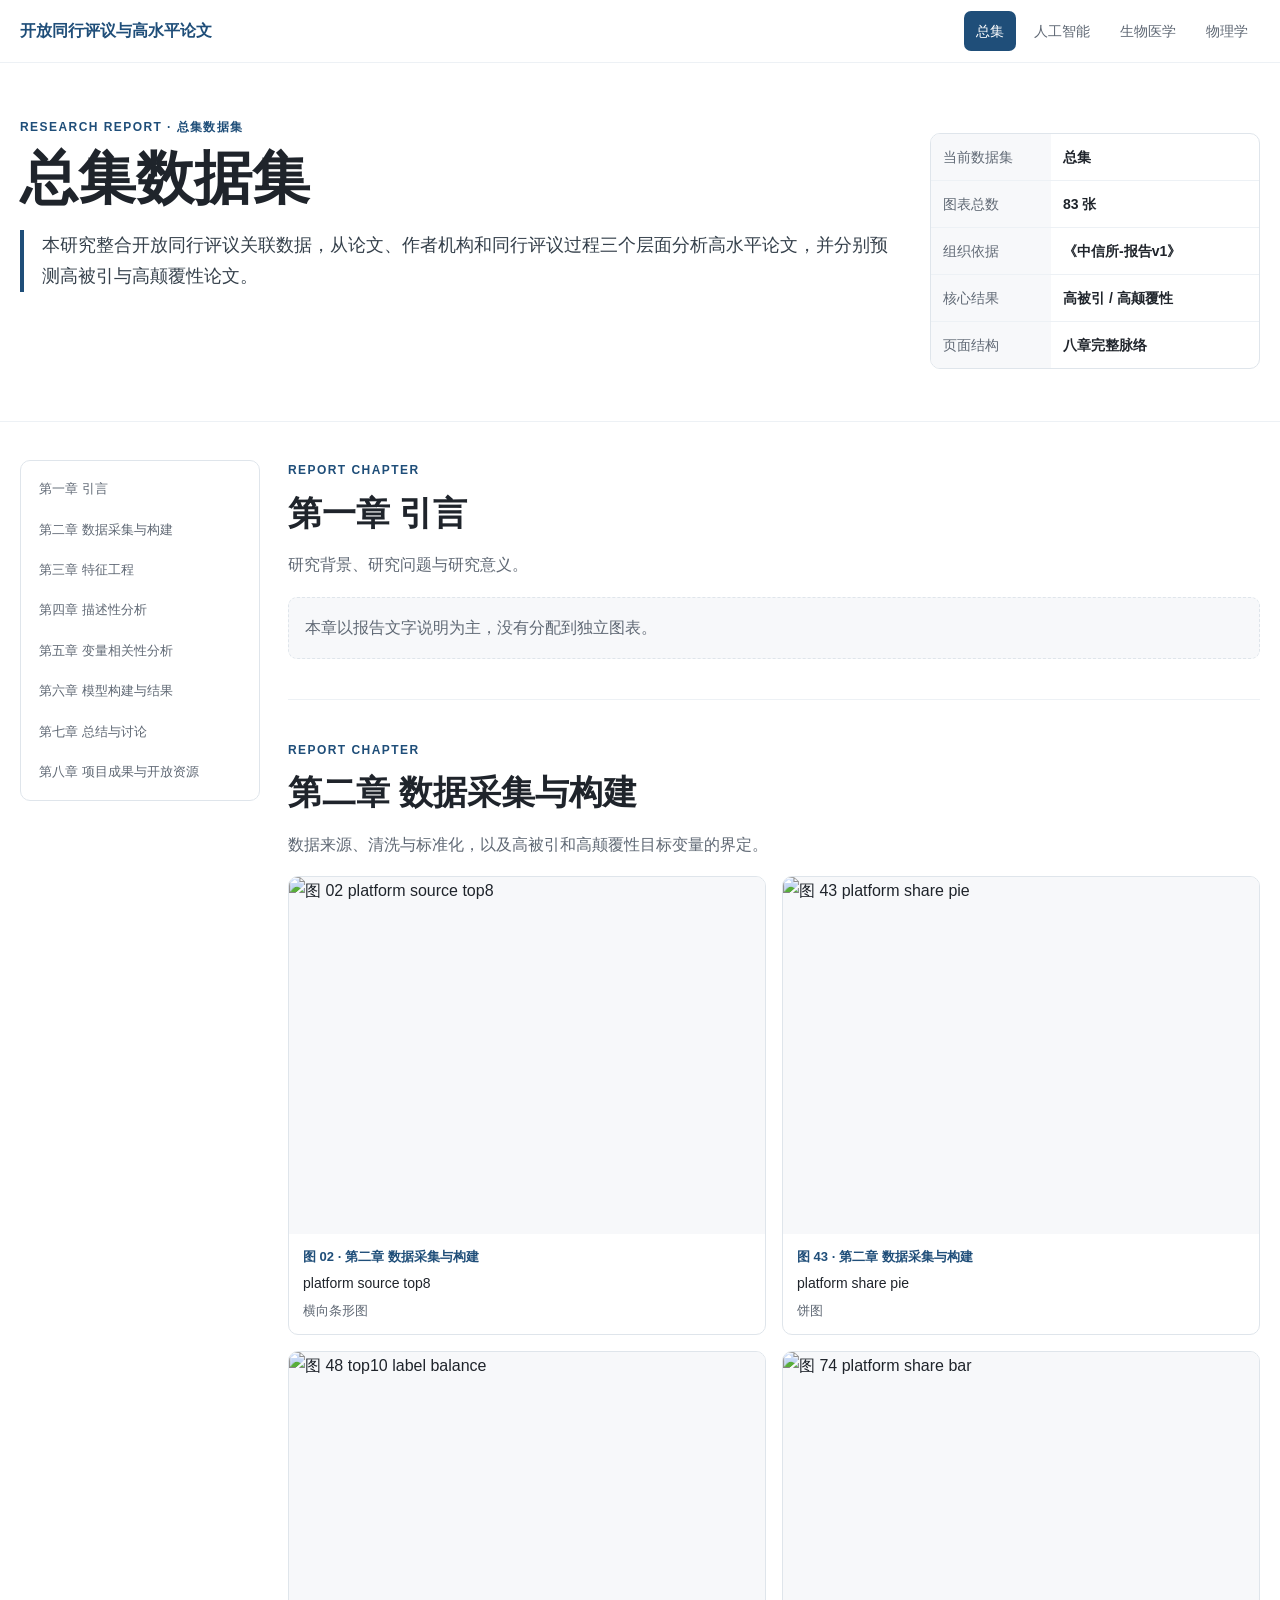
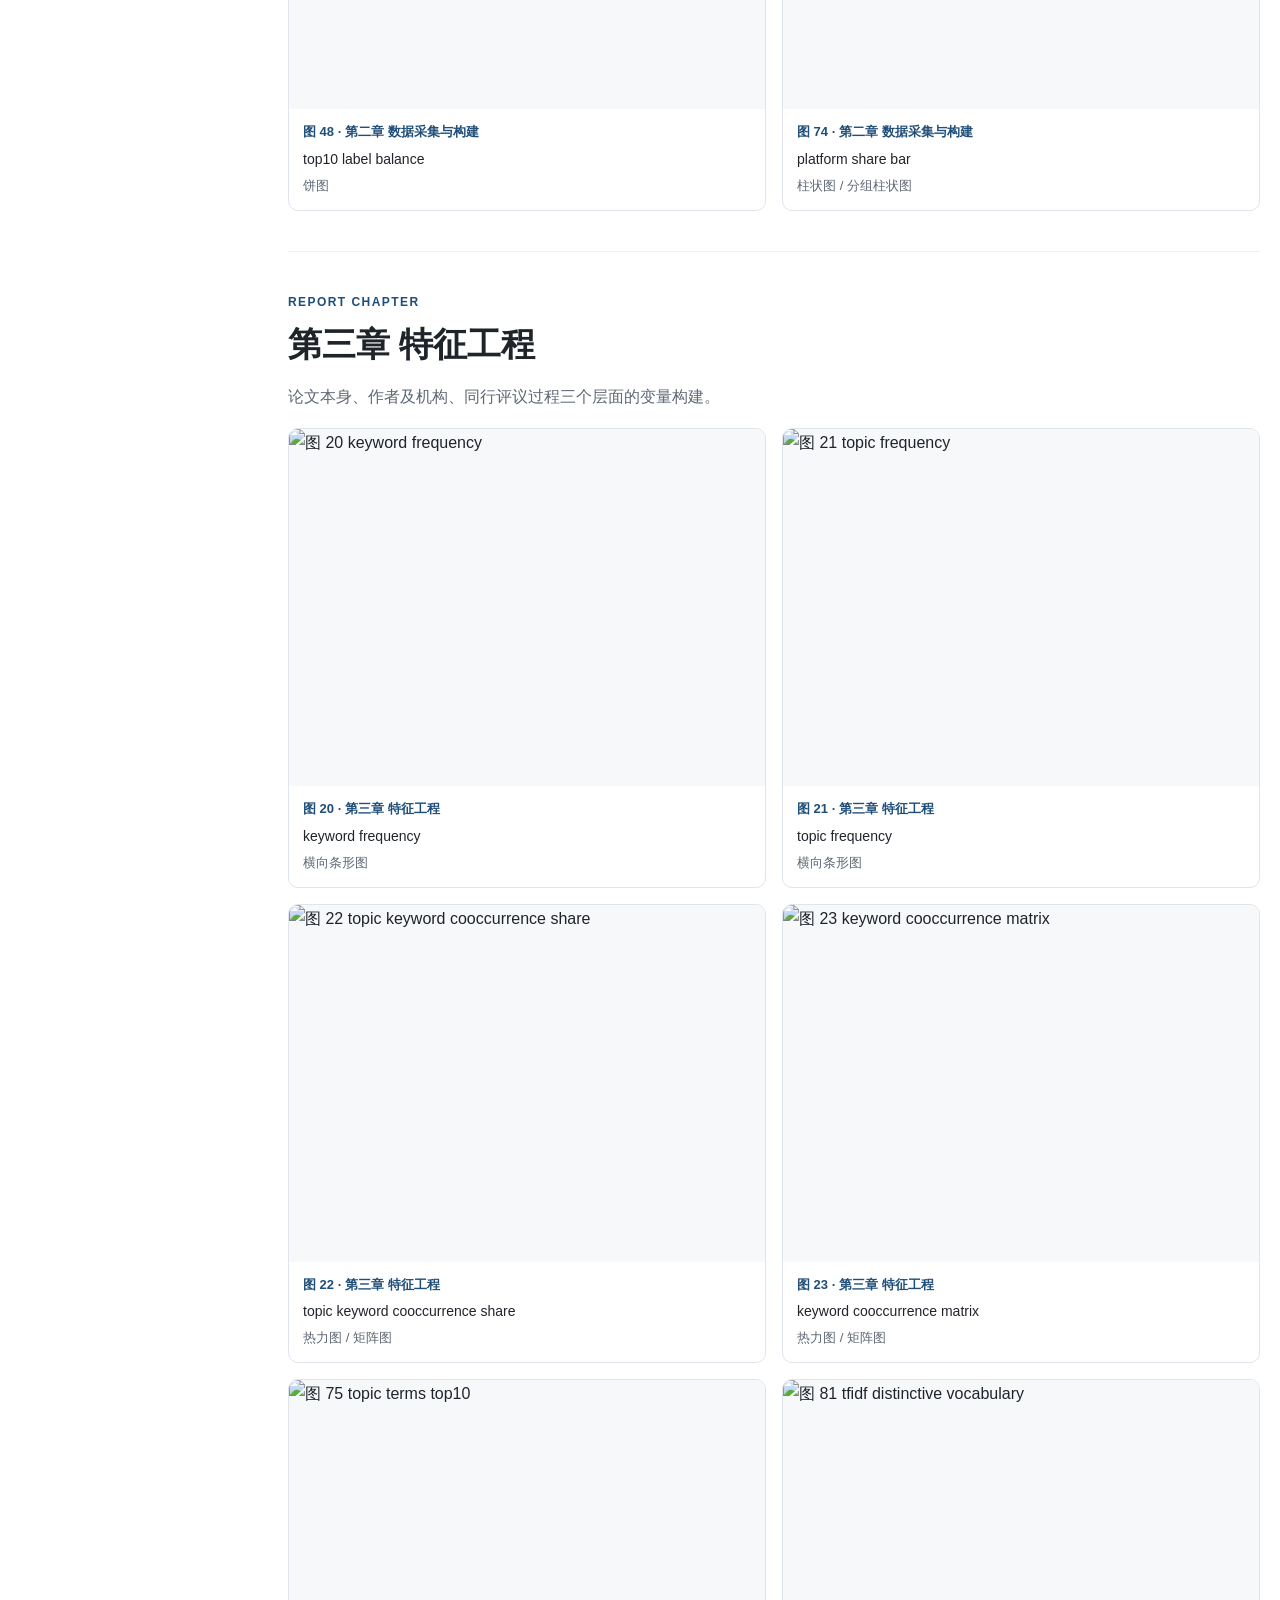
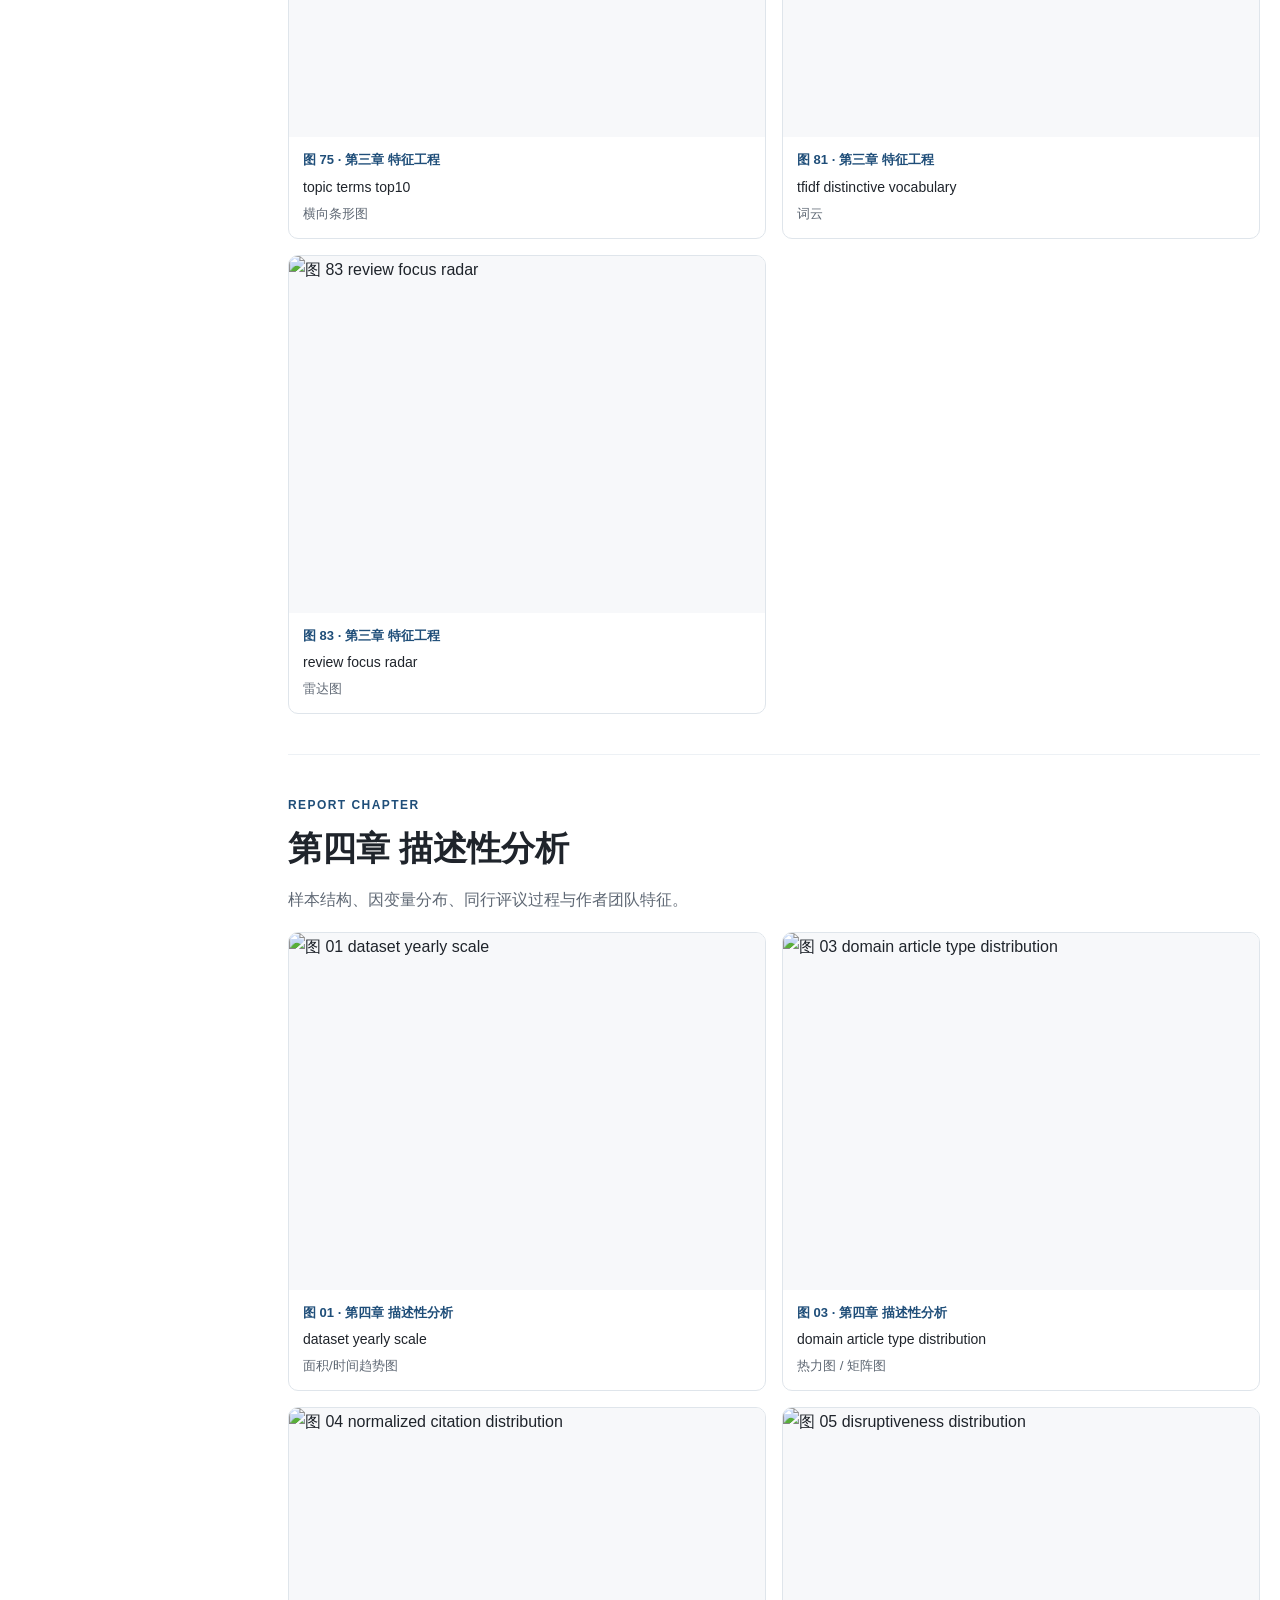
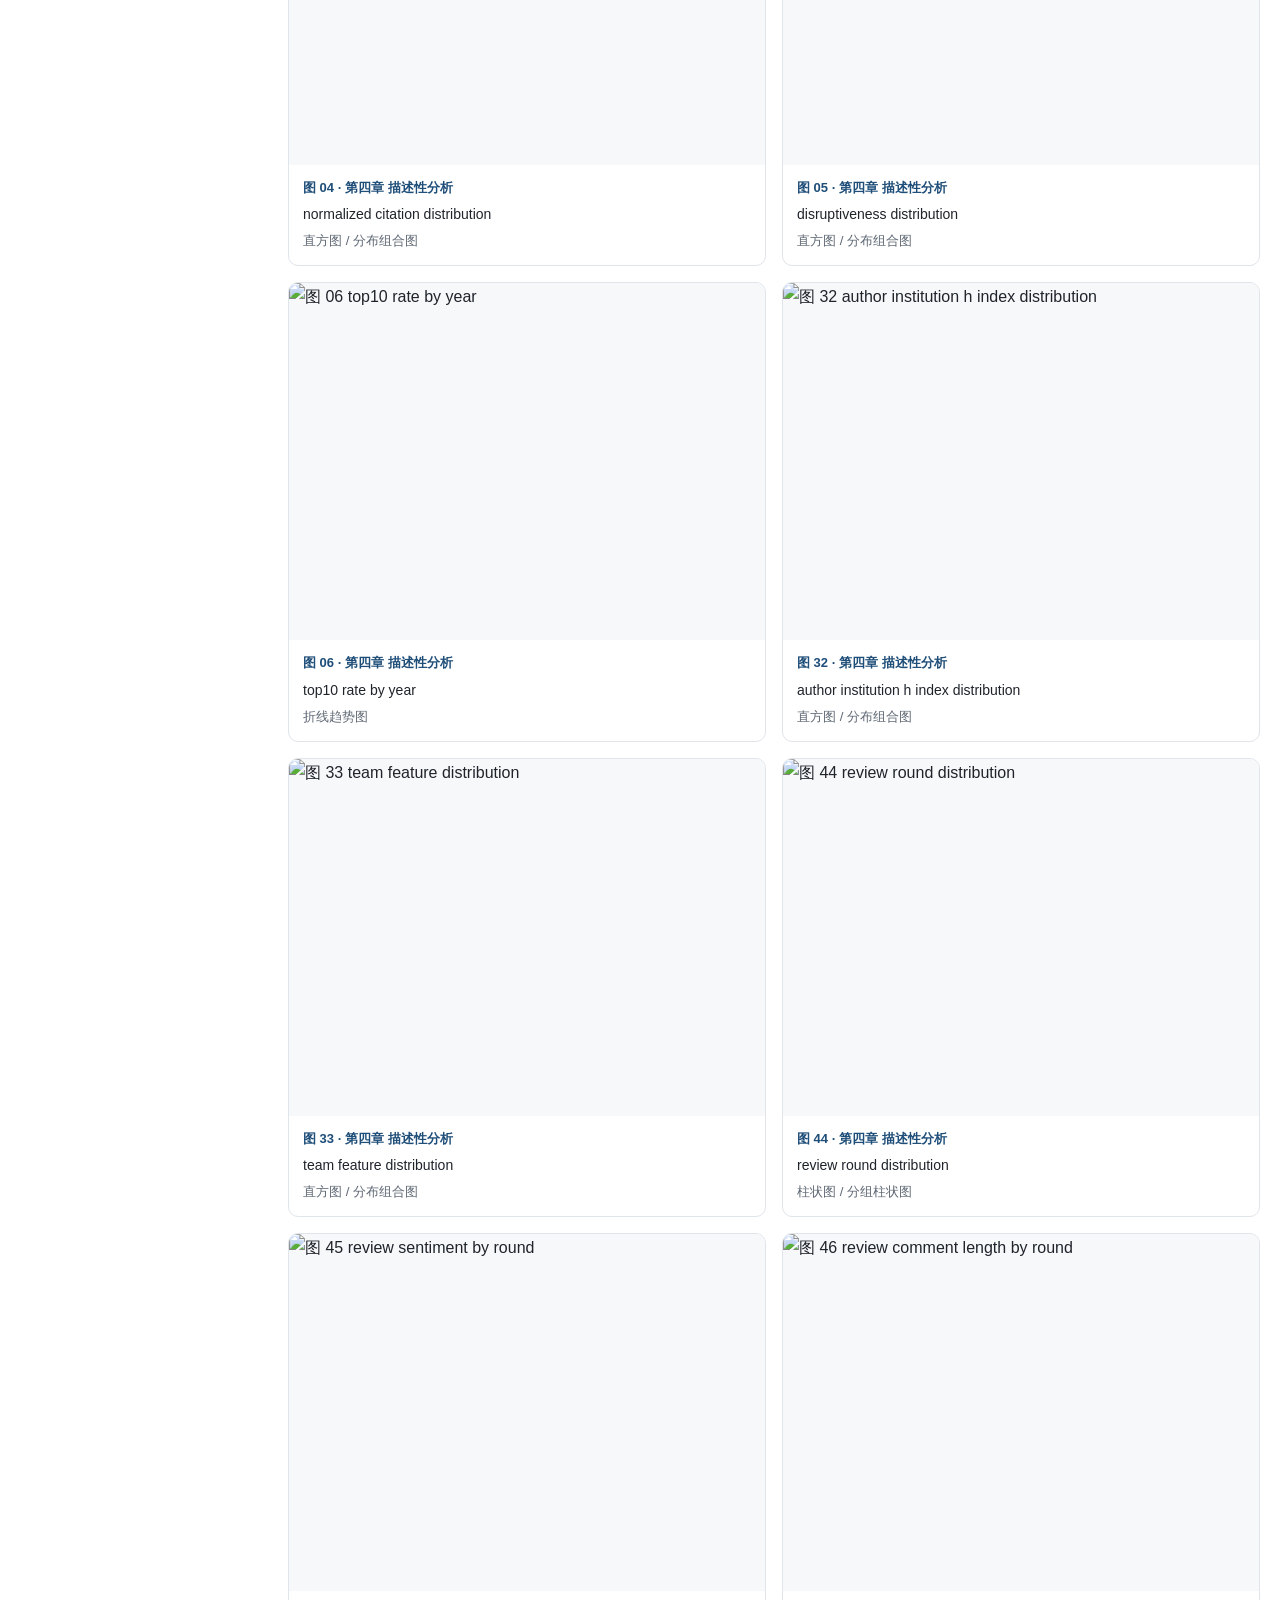
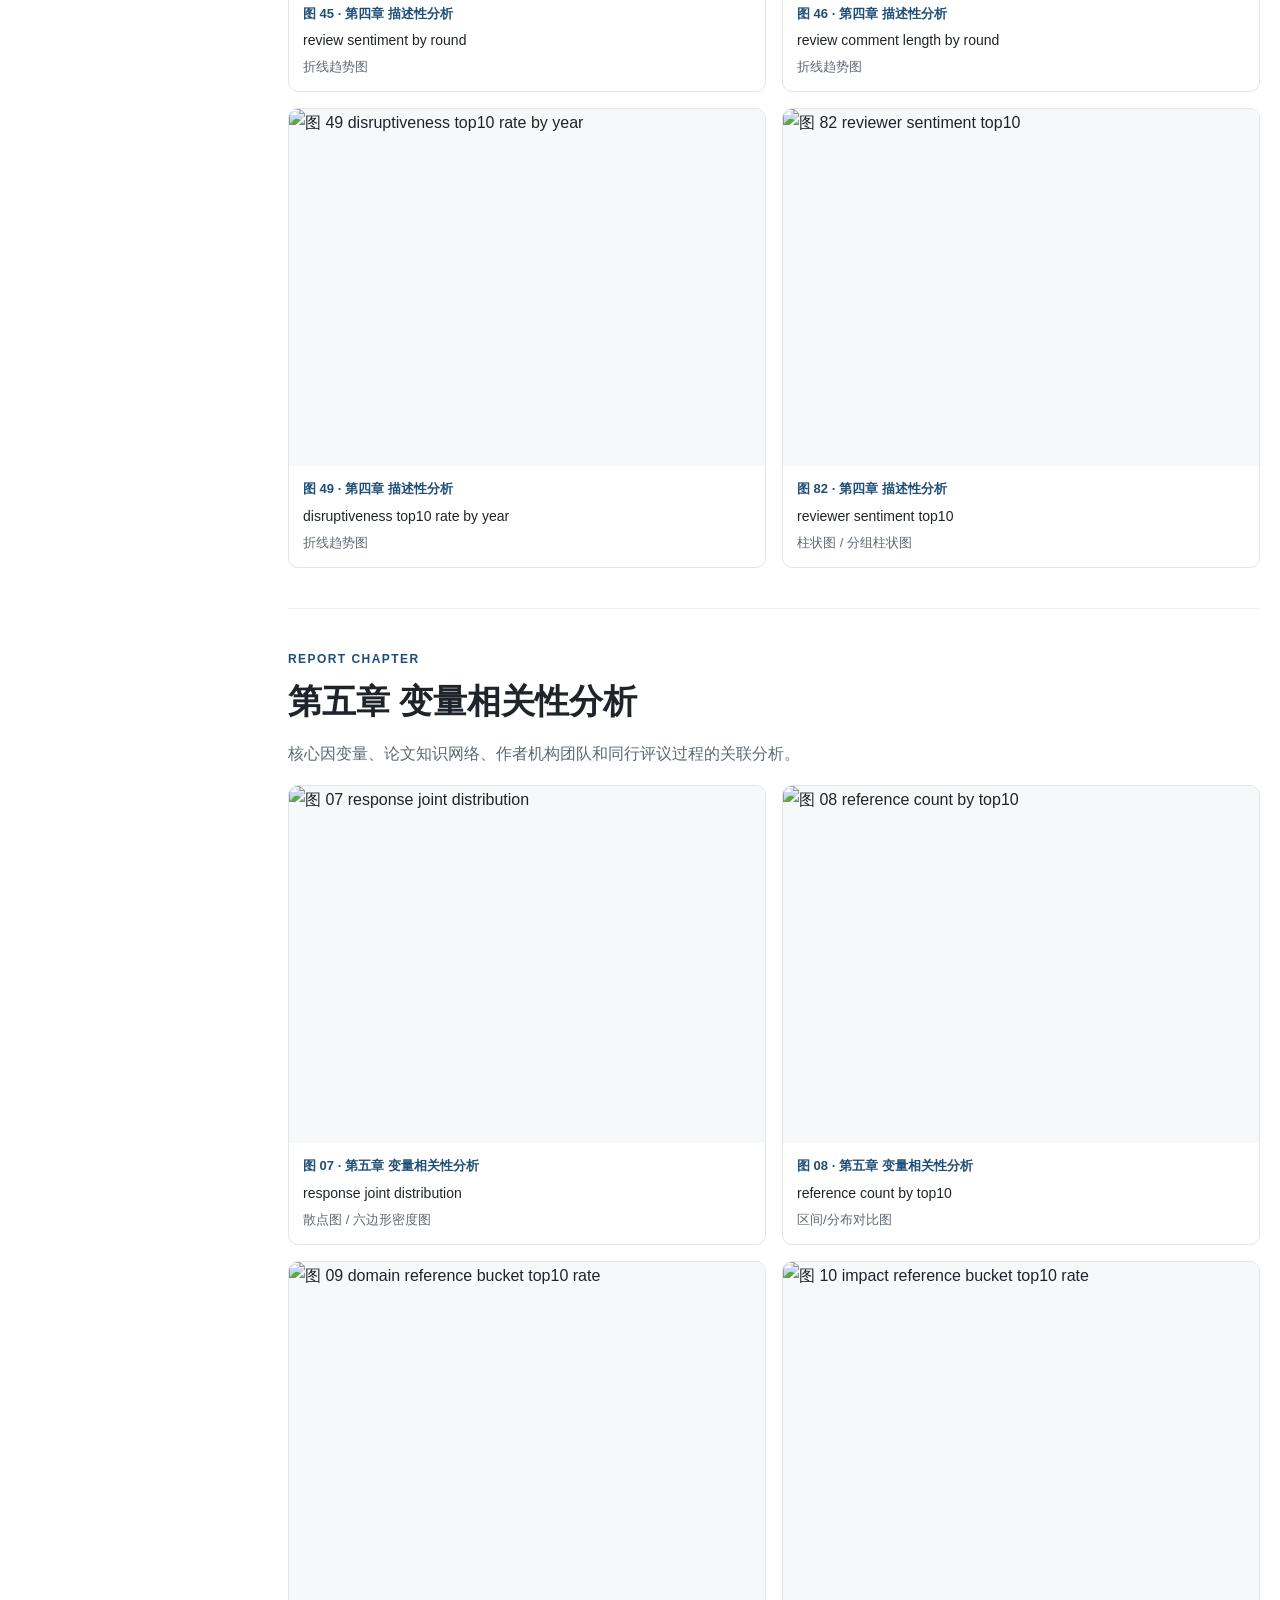
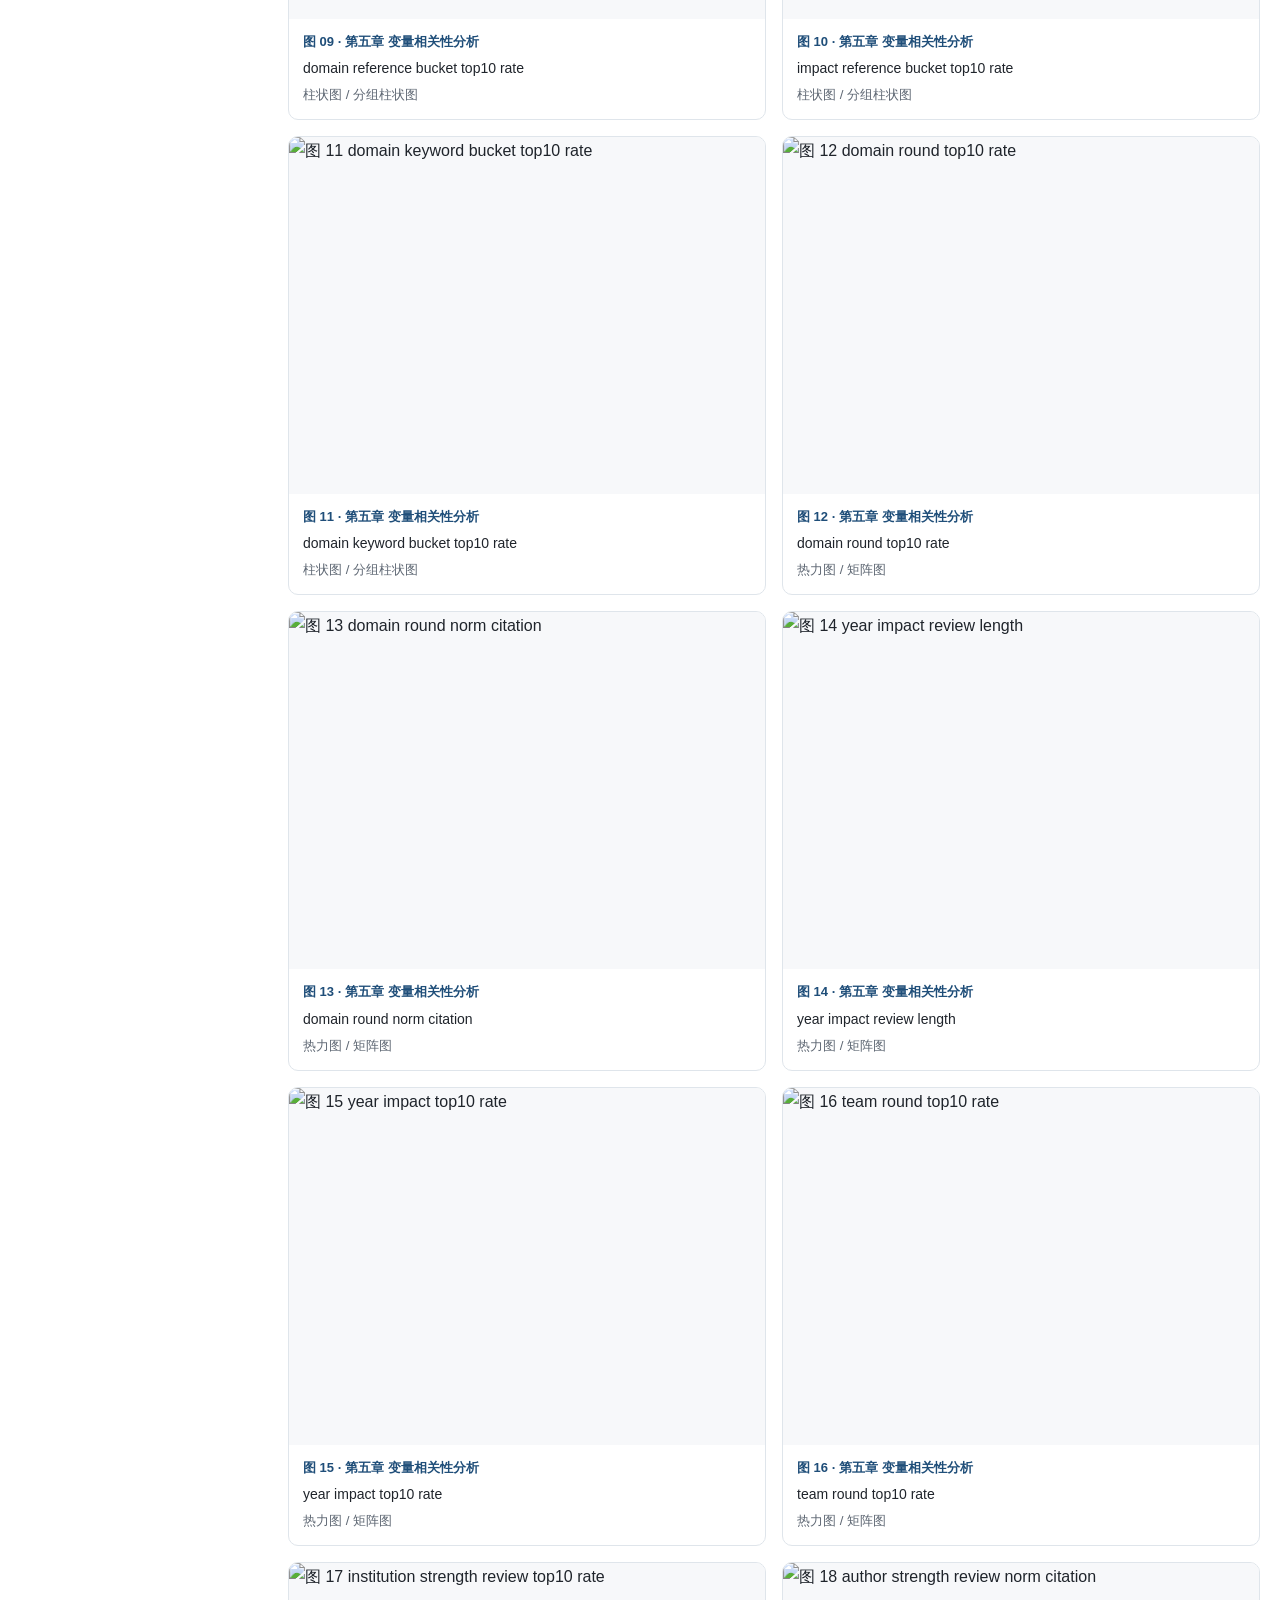
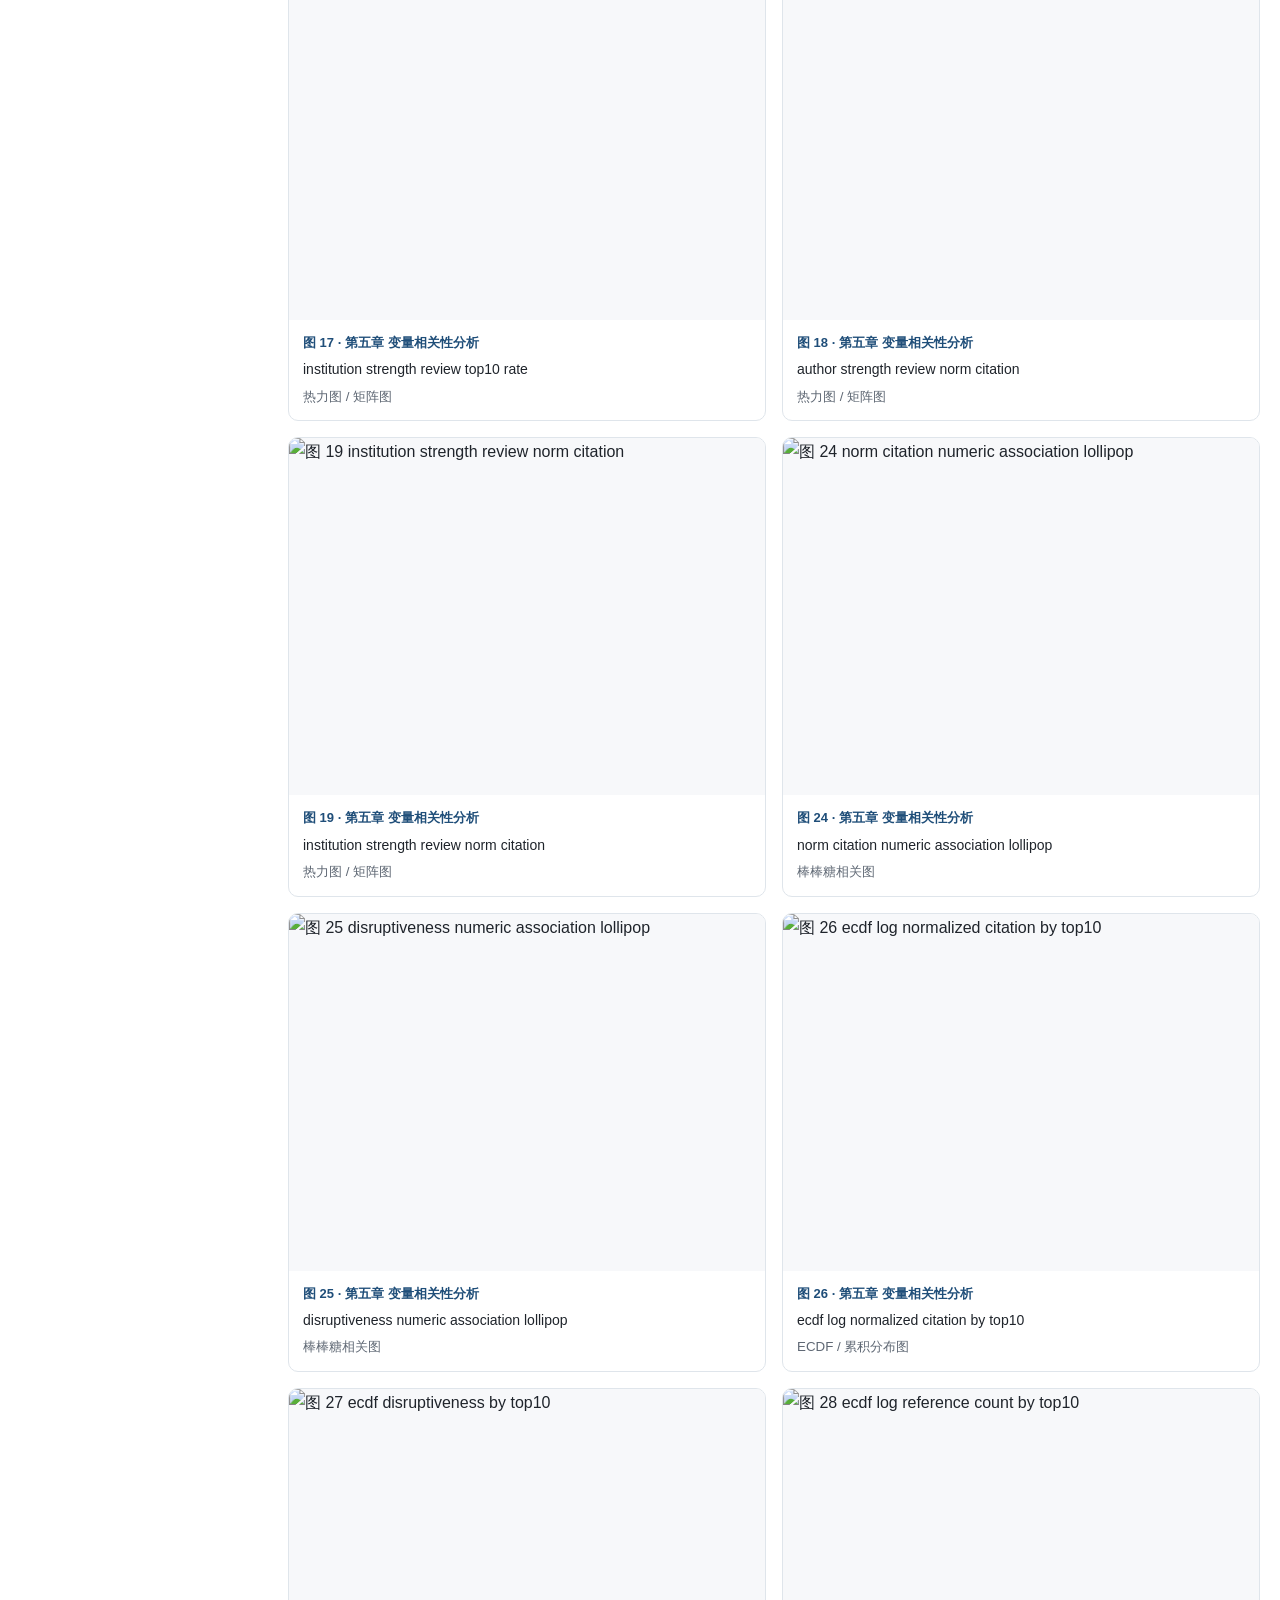
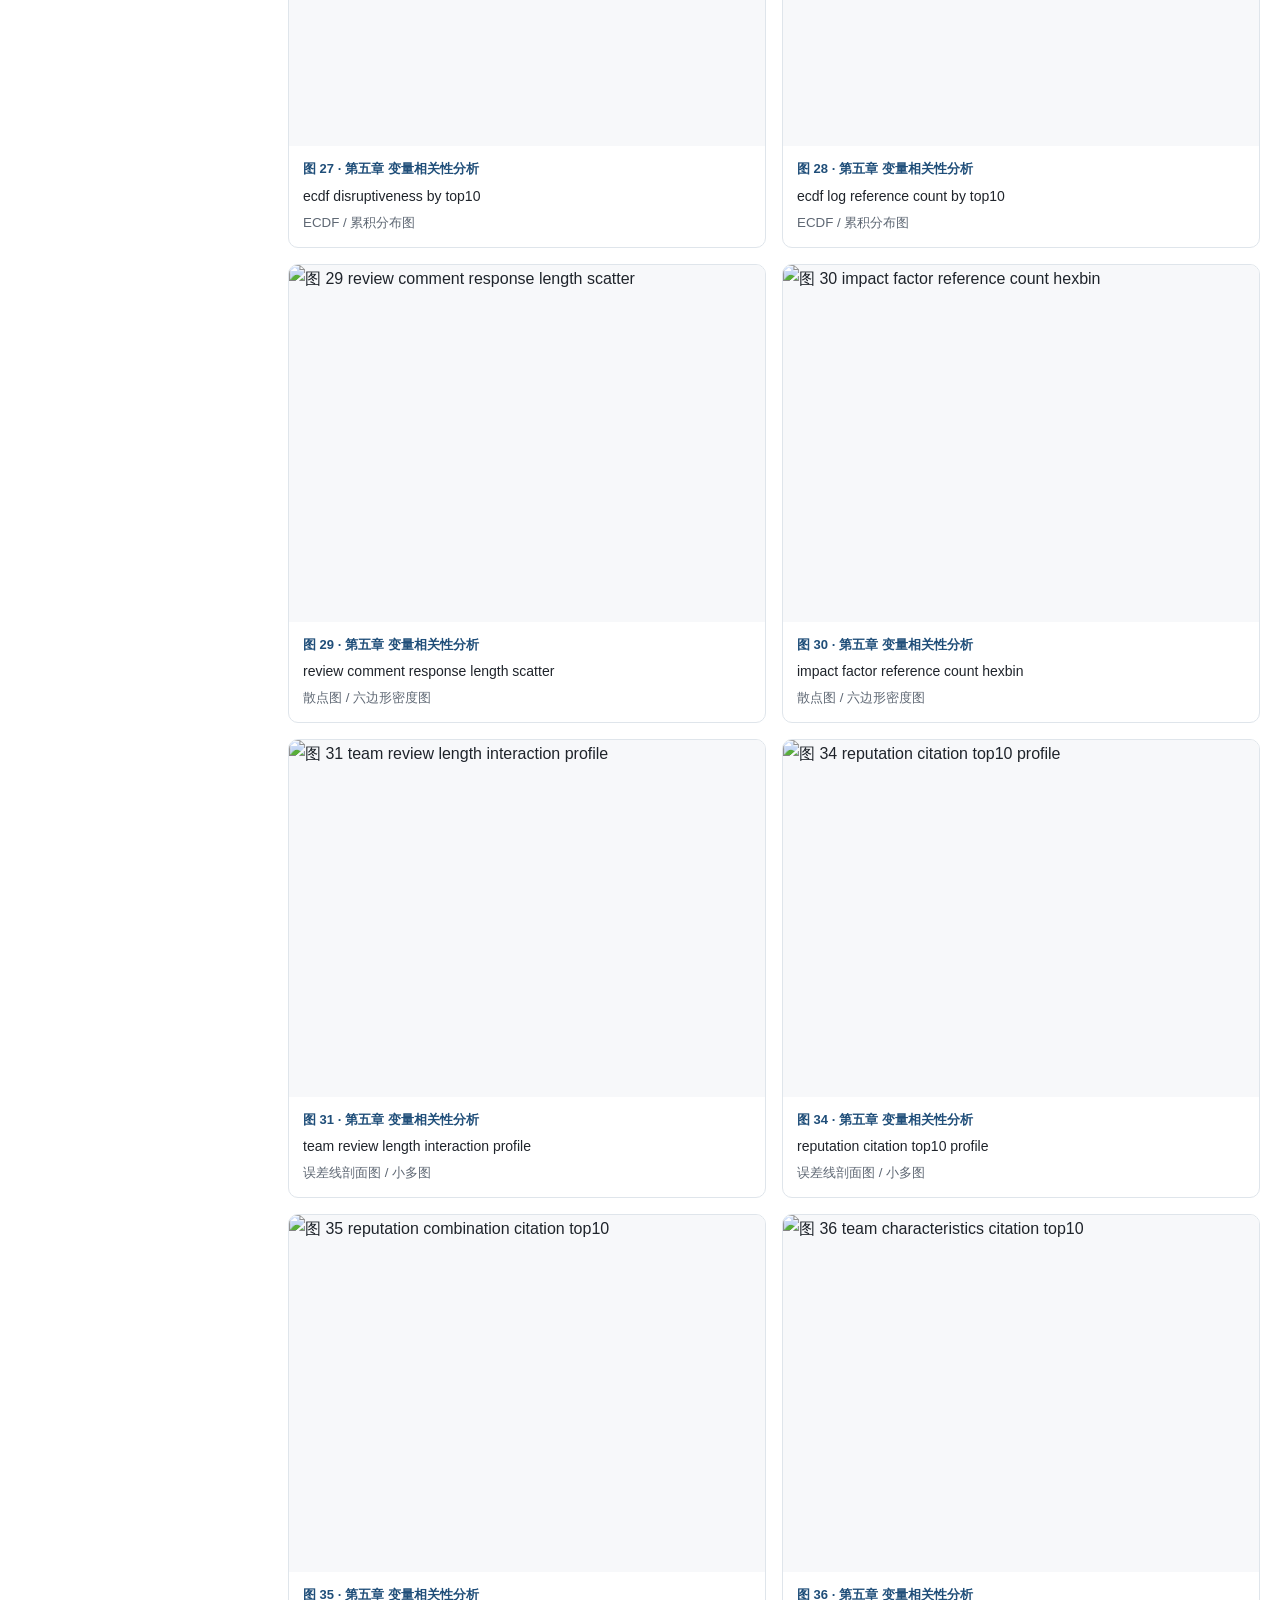
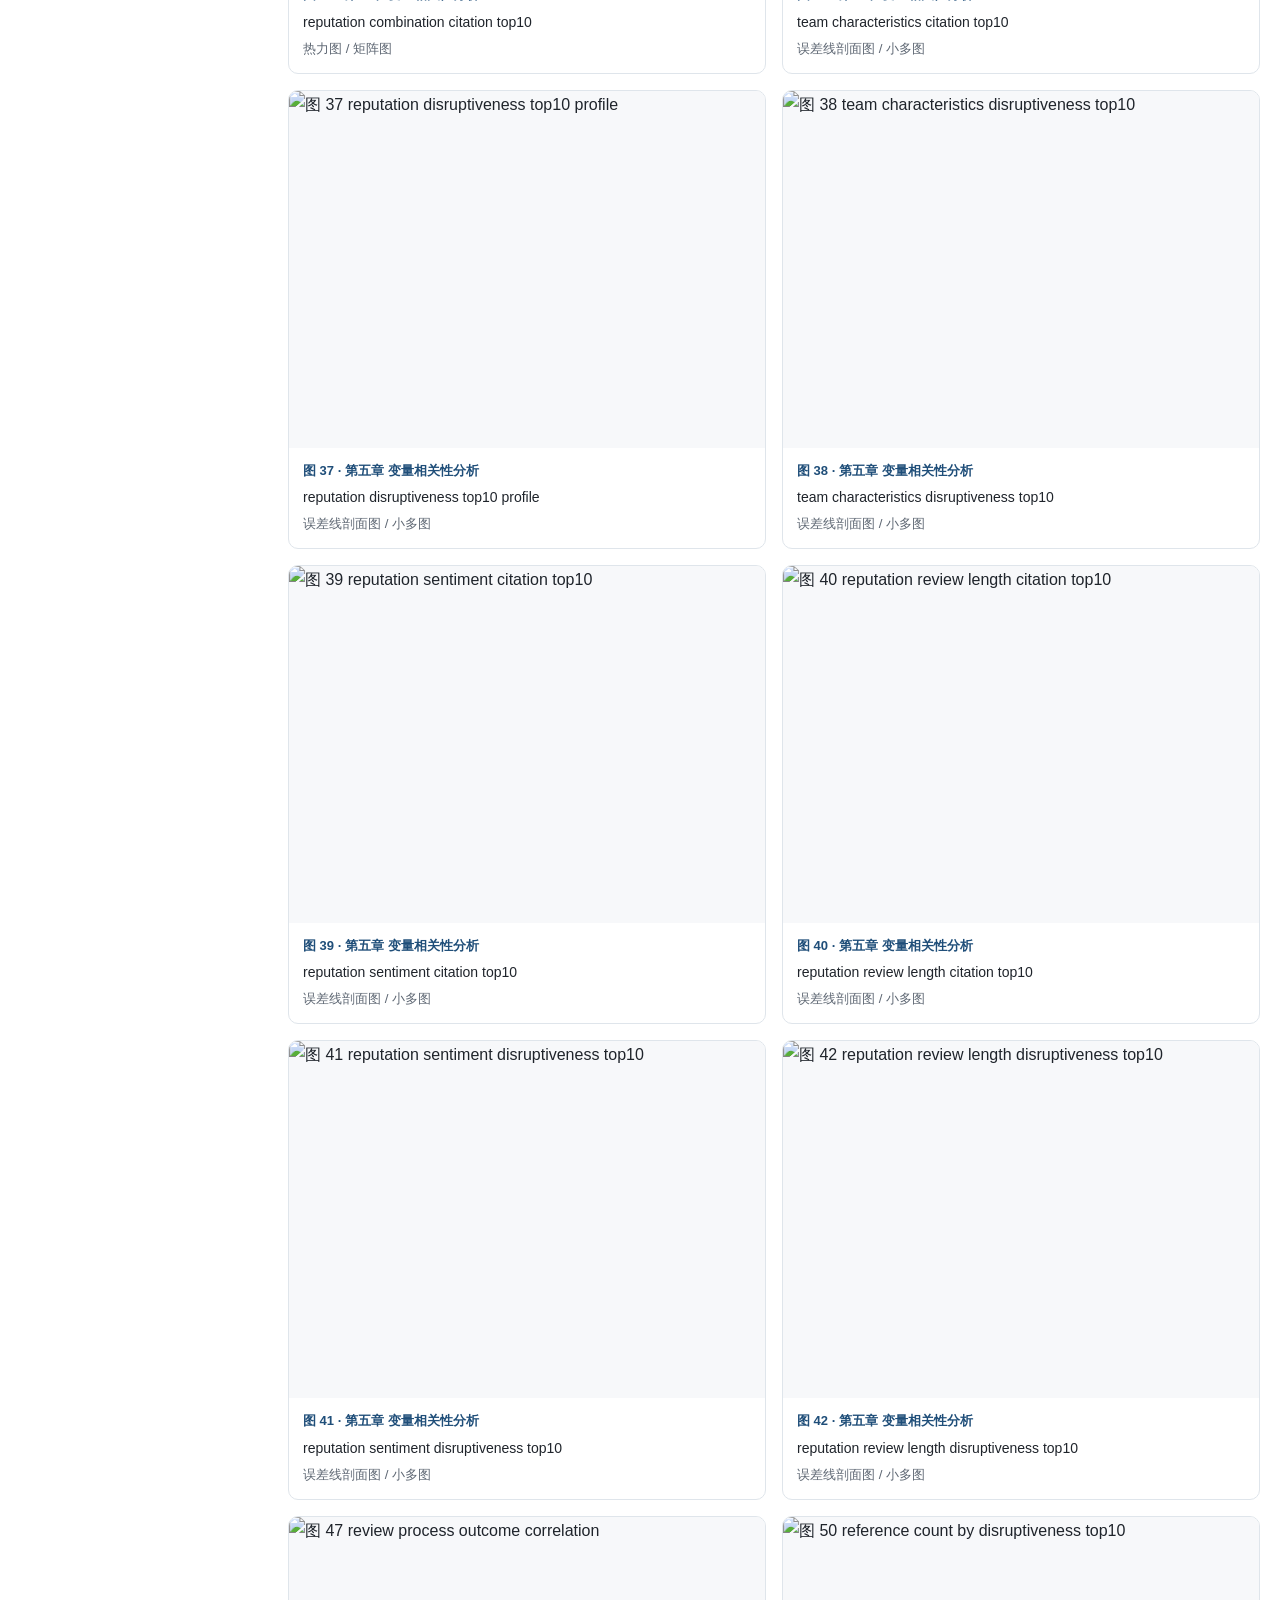
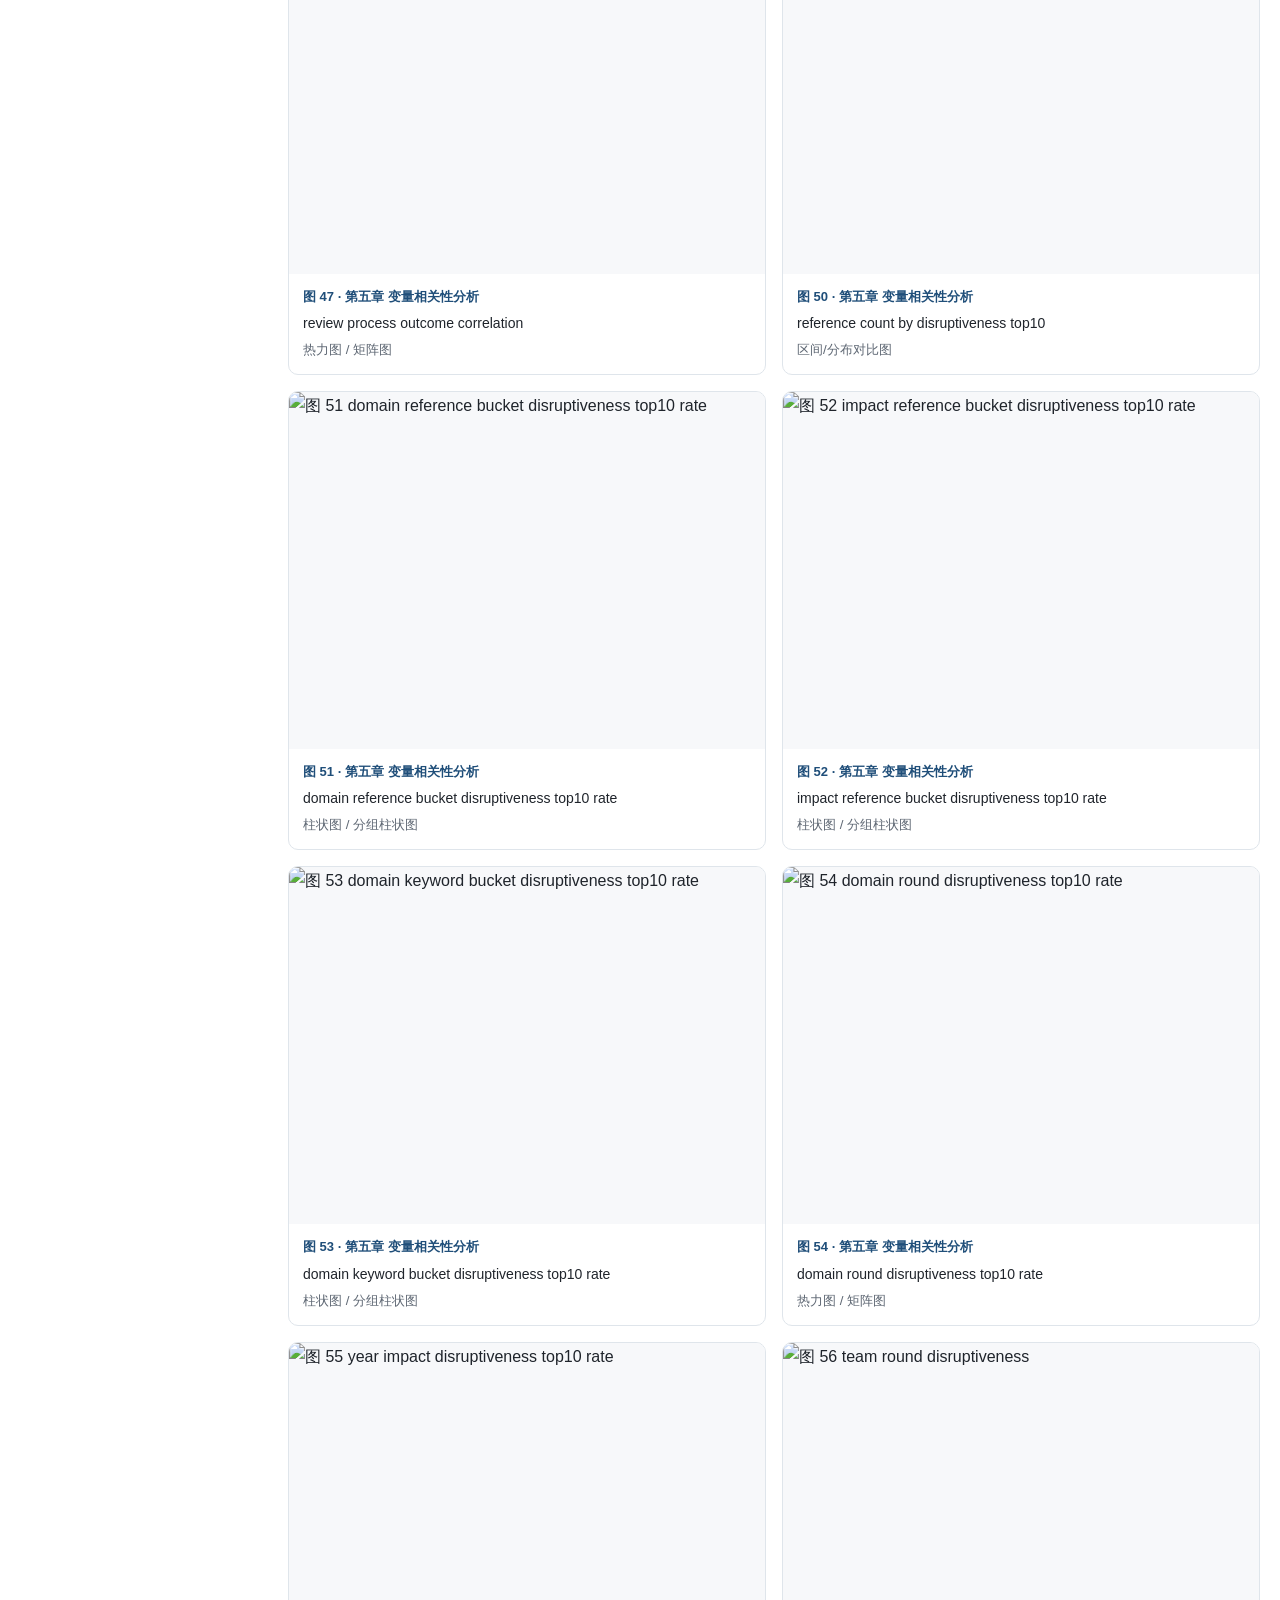
==== commit 61689c22: "将总集页面改为83图完整章节页" ====
--- a/index.html
+++ b/index.html
@@ -1 +1 @@
-<!doctype html><html lang="zh-CN"><head><meta charset="utf-8"><meta name="viewport" content="width=device-width,initial-scale=1"><title>开放同行评议与高水平论文：总集</title><style>:root{--bg:#fff;--tint:#f7f8fa;--line:#dfe5eb;--line2:#edf1f5;--text:#1f242b;--muted:#5f6874;--blue:#1f4e79}*{box-sizing:border-box}html{scroll-behavior:smooth}body{margin:0;color:var(--text);background:var(--bg);font-family:-apple-system,BlinkMacSystemFont,"Segoe UI","Noto Sans SC","Microsoft YaHei",sans-serif;line-height:1.75}a{text-decoration:none;color:inherit}img{display:block;max-width:100%}.shell{width:min(1160px,calc(100vw - 40px));margin:auto}.header{position:sticky;top:0;z-index:20;background:rgba(255,255,255,.96);border-bottom:1px solid var(--line2);backdrop-filter:blur(8px)}.nav{min-height:62px;display:flex;justify-content:space-between;align-items:center;gap:20px}.brand{font-weight:800;color:var(--blue)}.links{display:flex;gap:6px;flex-wrap:wrap}.links a{padding:8px 11px;border-radius:7px;color:var(--muted);font-size:14px}.links a:hover,.links a.active{background:var(--blue);color:#fff}.hero{padding:58px 0 40px;border-bottom:1px solid var(--line2)}.eyebrow{font-size:12px;letter-spacing:.12em;text-transform:uppercase;color:var(--blue);font-weight:800}h1,h2{font-family:Georgia,"Times New Roman","Noto Serif SC",serif}h1{font-size:clamp(38px,5vw,60px);line-height:1.15;margin:8px 0 18px}.lead{font-size:18px;max-width:930px;border-left:4px solid var(--blue);padding-left:18px;color:#35404b}.switcher{padding:30px 0;border-bottom:1px solid var(--line2)}.switcher h2{font-size:28px;margin:0 0 6px}.switcher p{margin:0 0 18px;color:var(--muted)}.datasets{display:grid;grid-template-columns:repeat(4,1fr);gap:12px}.dataset{border:1px solid var(--line);border-radius:10px;padding:18px;background:#fff}.dataset span{display:block;font-family:Georgia,"Times New Roman","Noto Serif SC",serif;font-size:21px;font-weight:700}.dataset small{color:var(--muted)}.dataset:hover,.dataset.active{border-color:var(--blue);box-shadow:0 0 0 1px var(--blue) inset}.dataset.active span{color:var(--blue)}.report{padding:42px 0}.report-head{display:grid;grid-template-columns:240px 1fr;gap:24px;margin-bottom:24px}.toc{position:sticky;top:82px;align-self:start;border:1px solid var(--line);border-radius:10px;padding:8px}.toc a{display:block;padding:9px 10px;border-radius:6px;color:var(--muted);font-size:14px}.toc a:hover{background:var(--tint);color:var(--blue)}.chapters{min-width:0}.chapter{display:grid;grid-template-columns:110px 1fr;border:1px solid var(--line);border-radius:10px;overflow:hidden;margin-bottom:18px;background:#fff}.chapter-no{background:var(--tint);padding:24px 14px;color:var(--blue);font-weight:800;font-size:13px}.chapter-body{padding:23px}.chapter-body h2{font-size:30px;line-height:1.25;margin:0 0 8px}.chapter-body>p{margin:0 0 16px;color:#3f4853}.notes{display:grid;grid-template-columns:repeat(2,1fr);gap:10px;margin-top:14px}.note{border:1px solid var(--line2);background:var(--tint);border-radius:8px;padding:12px}.note b{display:block;color:var(--blue);margin-bottom:4px}.note span{font-size:14px;color:var(--muted)}.figures{display:grid;grid-template-columns:repeat(2,1fr);gap:12px;margin-top:16px}figure{margin:0;border:1px solid var(--line2);border-radius:8px;overflow:hidden}.imgbox{aspect-ratio:4/3;background:var(--tint);display:flex;align-items:center;justify-content:center}.imgbox img{width:100%;height:100%;object-fit:contain}figcaption{padding:10px 12px;color:var(--muted);font-size:14px}.footer{padding:28px 0;border-top:1px solid var(--line2);color:var(--muted);font-size:14px}@media(max-width:900px){.datasets{grid-template-columns:repeat(2,1fr)}.report-head{grid-template-columns:1fr}.toc{position:relative;top:auto}}@media(max-width:650px){.shell{width:min(100% - 24px,1160px)}.links{display:none}.datasets,.notes,.figures{grid-template-columns:1fr}.chapter{grid-template-columns:1fr}.chapter-no{padding:12px 18px}}</style></head><body><header class="header"><div class="shell nav"><a class="brand" href="index.html">开放同行评议与高水平论文</a><nav class="links"><a class="active" href="index.html">总集</a><a class="" href="ai.html">人工智能</a><a class="" href="biomedicine.html">生物医学</a><a class="" href="physics.html">物理学</a></nav></div></header><main><section class="hero"><div class="shell"><div class="eyebrow">RESEARCH REPORT · FULL DATASET</div><h1>开放同行评议与高水平论文：总集</h1><p class="lead">本页对应完整数据集，整合 10 万余条开放同行评议关联记录，并按照报告原有章节顺序呈现数据构建、特征工程、描述性分析、关联分析、模型结果与项目成果。</p></div></section><section class="switcher"><div class="shell"><div class="eyebrow">Dataset navigation</div><h2>总集与子集</h2><p>每个数据集对应一张独立网页；进入页面后，均按照研究报告的章节顺序完整展开。</p><div class="datasets"><a class="dataset active" href="index.html"><span>总集</span><small>当前页面</small></a><a class="dataset " href="ai.html"><span>人工智能</span><small>查看完整分析</small></a><a class="dataset " href="biomedicine.html"><span>生物医学</span><small>查看完整分析</small></a><a class="dataset " href="physics.html"><span>物理学</span><small>查看完整分析</small></a></div></div></section><section class="report"><div class="shell report-head"><aside class="toc"><a href="#c01">01 引言</a><a href="#c02">02 数据采集与构建</a><a href="#c03">03 特征工程</a><a href="#c04">04 描述性分析</a><a href="#c05">05 变量相关性分析</a><a href="#c06">06 模型构建与结果</a><a href="#c07">07 总结与讨论</a><a href="#c08">08 项目成果与开放资源</a></aside><div class="chapters"><section id="c01" class="chapter"><div class="chapter-no">CHAPTER 01</div><div class="chapter-body"><h2>引言</h2><p>研究背景、研究问题与研究意义。说明开放同行评议文本为何能够补充传统题录、作者背景和引用指标。</p></div></section><section id="c02" class="chapter"><div class="chapter-no">CHAPTER 02</div><div class="chapter-body"><h2>数据采集与构建</h2><p>介绍数据来源、采集流程、OpenAlex 元数据补充、清洗标准化及高水平论文标签构造。</p><div class=notes><div class="note"><b>数据来源</b><span>PubPeer、F1000Research、OpenReview、Nature Communications 与 QSS，并使用 OpenAlex 补充元数据</span></div><div class="note"><b>目标变量</b><span>标准化被引 Top10 与标准化颠覆性 Top10</span></div></div></div></section><section id="c03" class="chapter"><div class="chapter-no">CHAPTER 03</div><div class="chapter-body"><h2>特征工程</h2><p>依照报告建立论文本身、作者及机构、同行评议过程三个层面的特征体系。</p><div class=notes><div class="note"><b>论文与知识网络</b><span>年份、类型、参考文献、来源影响力、标题摘要与关键词特征</span></div><div class="note"><b>作者机构与团队</b><span>作者声誉、机构声誉、职业年龄、团队规模与团队平均学术年龄</span></div><div class="note"><b>同行评议过程</b><span>评审轮次、情感、文本长度、回复强度、互动争议与关注焦点</span></div></div></div></section><section id="c04" class="chapter"><div class="chapter-no">CHAPTER 04</div><div class="chapter-body"><h2>描述性分析</h2><p>展示样本结构、因变量分布、时间差异、评审过程及作者机构团队变量的基本分布。</p><div class=notes><div class="note"><b>分析顺序</b><span>样本结构 → 结果变量 → 同行评议 → 作者机构与团队</span></div><div class="note"><b>解释边界</b><span>年份、领域、平台和论文类型分布不均，需要在后续模型中控制</span></div></div><div class="figures"><figure><div class="imgbox"><img src="assets/figures/fig01.webp" alt="数据规模与年份分布"></div><figcaption>数据规模与年份分布</figcaption></figure><figure><div class="imgbox"><img src="assets/figures/fig44.webp" alt="同行评议轮次分布"></div><figcaption>同行评议轮次分布</figcaption></figure></div></div></section><section id="c05" class="chapter"><div class="chapter-no">CHAPTER 05</div><div class="chapter-body"><h2>变量相关性分析</h2><p>比较两类高水平论文与论文知识网络、声誉团队及评审过程变量之间的关联差异。</p><div class=notes><div class="note"><b>高被引</b><span>更接近累计认可、可见度和资源网络</span></div><div class="note"><b>高颠覆性</b><span>更接近知识结构改变、探索性组合与非典型路径</span></div></div><div class="figures"><figure><div class="imgbox"><img src="assets/figures/fig24.webp" alt="数值特征关联"></div><figcaption>数值特征关联</figcaption></figure><figure><div class="imgbox"><img src="assets/figures/fig23.webp" alt="主题与关注焦点"></div><figcaption>主题与关注焦点</figcaption></figure></div></div></section><section id="c06" class="chapter"><div class="chapter-no">CHAPTER 06</div><div class="chapter-body"><h2>模型构建与结果</h2><p>分别构建高被引和高颠覆性预测模型，并比较不同特征组的增量贡献、模型效果与重要变量。</p><div class=notes><div class="note"><b>基线模型</b><span>论文和作者机构特征</span></div><div class="note"><b>扩展模型</b><span>加入同行评议过程特征，检验补充信息</span></div></div></div></section><section id="c07" class="chapter"><div class="chapter-no">CHAPTER 07</div><div class="chapter-body"><h2>总结与讨论</h2><p>归纳主要发现、理论与实践贡献，并讨论数据覆盖、指标解释和预测使用边界。</p></div></section><section id="c08" class="chapter"><div class="chapter-no">CHAPTER 08</div><div class="chapter-body"><h2>项目成果与开放资源</h2><p>集中呈现数据集、代码、模型、图表和网页成果。</p></div></section></div></div></section></main><footer class="footer"><div class="shell">基于开放同行评议文本的高水平论文关联特征挖掘与预测模型研究报告</div></footer></body></html>+<!doctype html><html lang="zh-CN"><head><meta charset="utf-8"><meta name="viewport" content="width=device-width,initial-scale=1"><link rel="stylesheet" href="site.css"></head><body data-dataset="overall"><script src="site.js"></script></body></html>
--- a/site.css
+++ b/site.css
@@ -0,0 +1 @@
+:root{--bg:#fff;--tint:#f7f8fa;--line:#dfe5eb;--line2:#edf1f5;--text:#1f242b;--muted:#5f6874;--blue:#1f4e79;--teal:#3e6f5a}*{box-sizing:border-box}html{scroll-behavior:smooth}body{margin:0;color:var(--text);background:var(--bg);font-family:-apple-system,BlinkMacSystemFont,"Segoe UI","Noto Sans SC","Microsoft YaHei",sans-serif;line-height:1.72}a{text-decoration:none;color:inherit}img{display:block;max-width:100%}.shell{width:min(1240px,calc(100vw - 40px));margin:auto}.header{position:sticky;top:0;z-index:20;background:rgba(255,255,255,.96);border-bottom:1px solid var(--line2);backdrop-filter:blur(8px)}.nav{min-height:62px;display:flex;align-items:center;justify-content:space-between;gap:20px}.brand{font-weight:800;color:var(--blue)}.dataset-nav{display:flex;gap:6px;flex-wrap:wrap}.dataset-nav a{padding:8px 12px;border-radius:7px;color:var(--muted);font-size:14px}.dataset-nav a:hover,.dataset-nav a.active{background:var(--blue);color:#fff}.hero{padding:54px 0 36px;border-bottom:1px solid var(--line2)}.hero-grid{display:grid;grid-template-columns:minmax(0,1fr) 330px;gap:32px}.eyebrow{font-size:12px;letter-spacing:.12em;text-transform:uppercase;color:var(--blue);font-weight:800}h1,h2,h3{font-family:Georgia,"Times New Roman","Noto Serif SC",serif}h1{font-size:clamp(36px,5vw,58px);line-height:1.15;margin:8px 0 18px}.lead{font-size:18px;border-left:4px solid var(--blue);padding-left:18px;color:#35404b}.facts{border:1px solid var(--line);border-radius:10px;overflow:hidden}.facts div{display:grid;grid-template-columns:120px 1fr;border-bottom:1px solid var(--line2)}.facts div:last-child{border:0}.facts dt,.facts dd{margin:0;padding:11px 12px;font-size:14px}.facts dt{background:var(--tint);color:var(--muted)}.facts dd{font-weight:700}.layout{display:grid;grid-template-columns:240px minmax(0,1fr);gap:28px;padding:38px 0}.toc{position:sticky;top:82px;align-self:start;border:1px solid var(--line);border-radius:10px;padding:8px;background:#fff}.toc a{display:block;padding:9px 10px;border-radius:6px;color:var(--muted);font-size:13px}.toc a:hover{background:var(--tint);color:var(--blue)}.chapter{padding:0 0 40px;margin-bottom:40px;border-bottom:1px solid var(--line2)}.chapter:last-child{border-bottom:0}.chapter-head{margin-bottom:18px}.chapter-head h2{font-size:34px;margin:4px 0 8px}.chapter-head p{margin:0;color:var(--muted)}.empty-note{border:1px dashed var(--line);background:var(--tint);border-radius:9px;padding:16px;color:var(--muted)}.fig-grid{display:grid;grid-template-columns:repeat(2,minmax(0,1fr));gap:16px}.figure{margin:0;border:1px solid var(--line);border-radius:10px;overflow:hidden;background:#fff}.imgbox{aspect-ratio:4/3;background:var(--tint);display:flex;align-items:center;justify-content:center;overflow:hidden}.figure img{width:100%;height:100%;object-fit:contain}.figure figcaption{padding:12px 14px}.figure b{display:block;color:var(--blue);font-size:13px}.figure span{display:block;margin-top:3px;font-size:14px}.figure small{display:block;margin-top:4px;color:var(--muted)}.footer{padding:28px 0;border-top:1px solid var(--line2);color:var(--muted);font-size:14px}@media(max-width:950px){.hero-grid,.layout{grid-template-columns:1fr}.toc{position:relative;top:auto}.fig-grid{grid-template-columns:1fr}}@media(max-width:680px){.shell{width:min(100% - 24px,1240px)}.dataset-nav{display:none}h1{font-size:36px}}
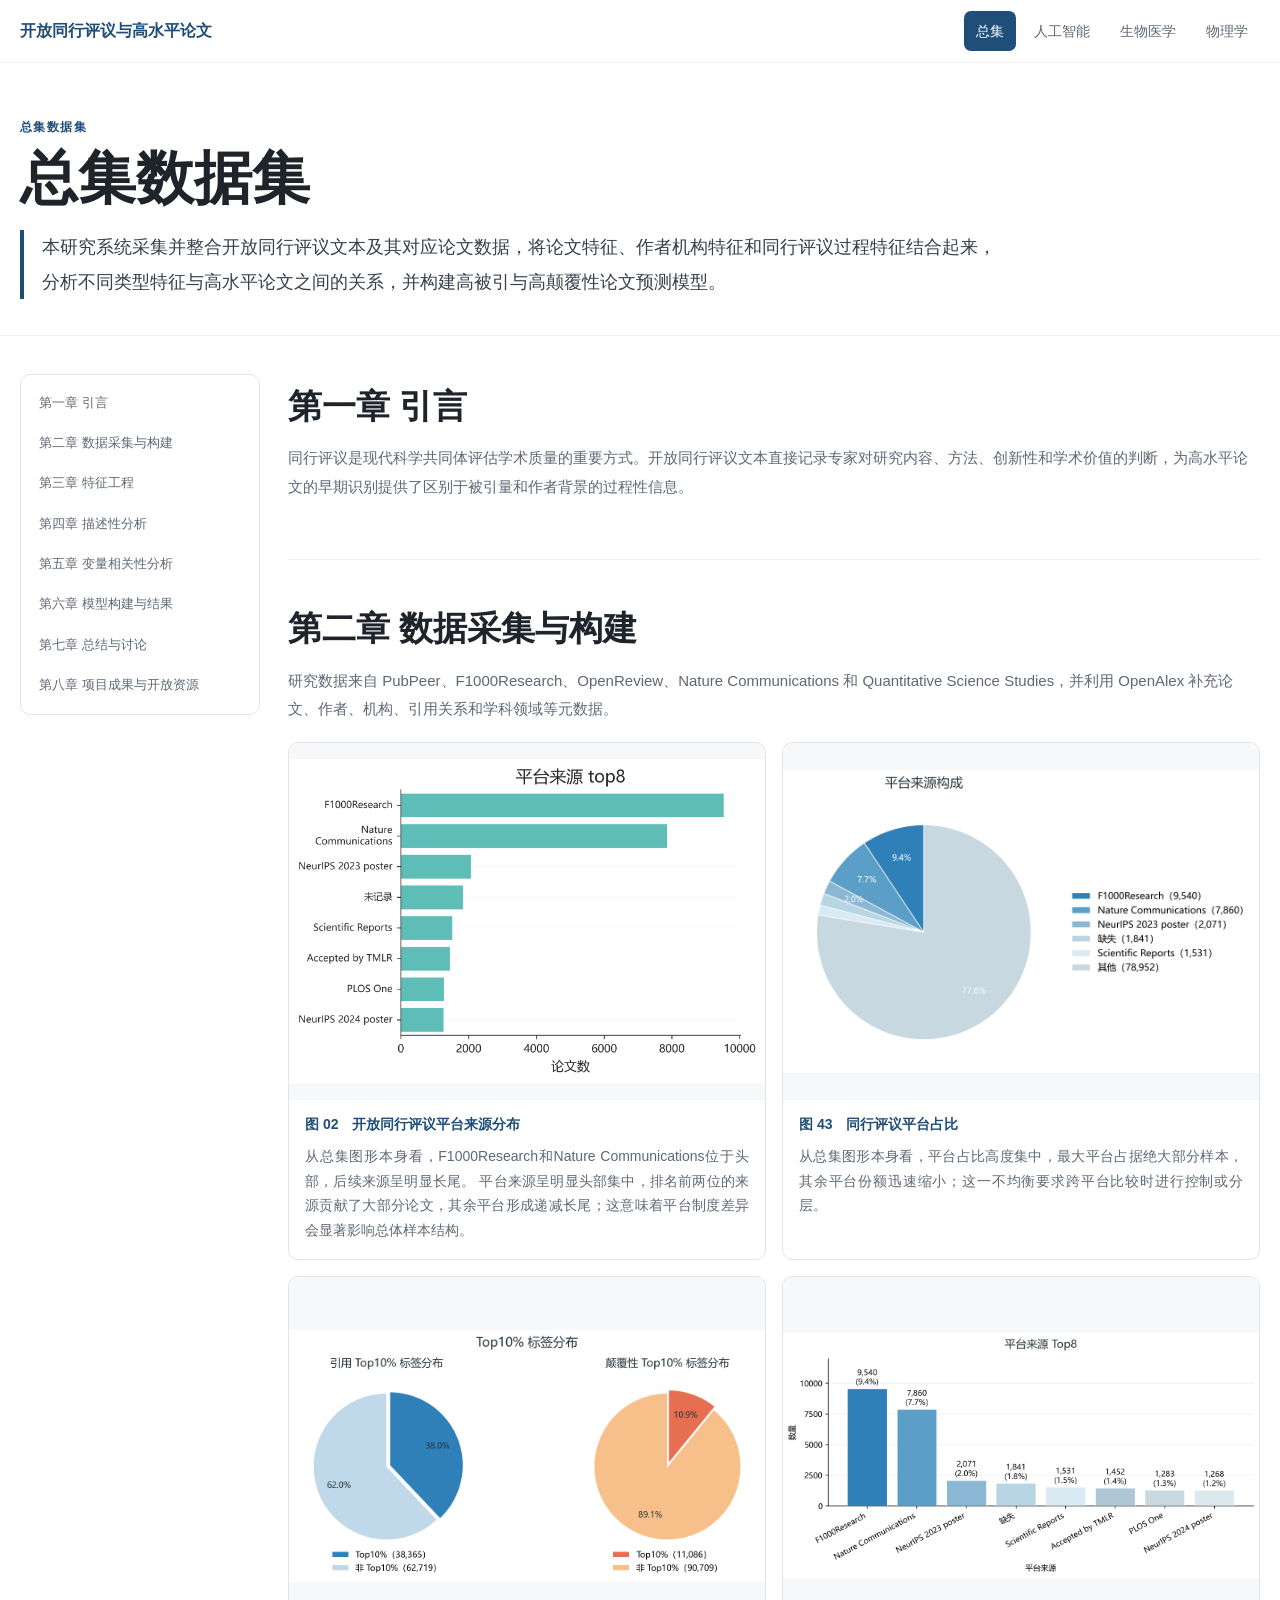
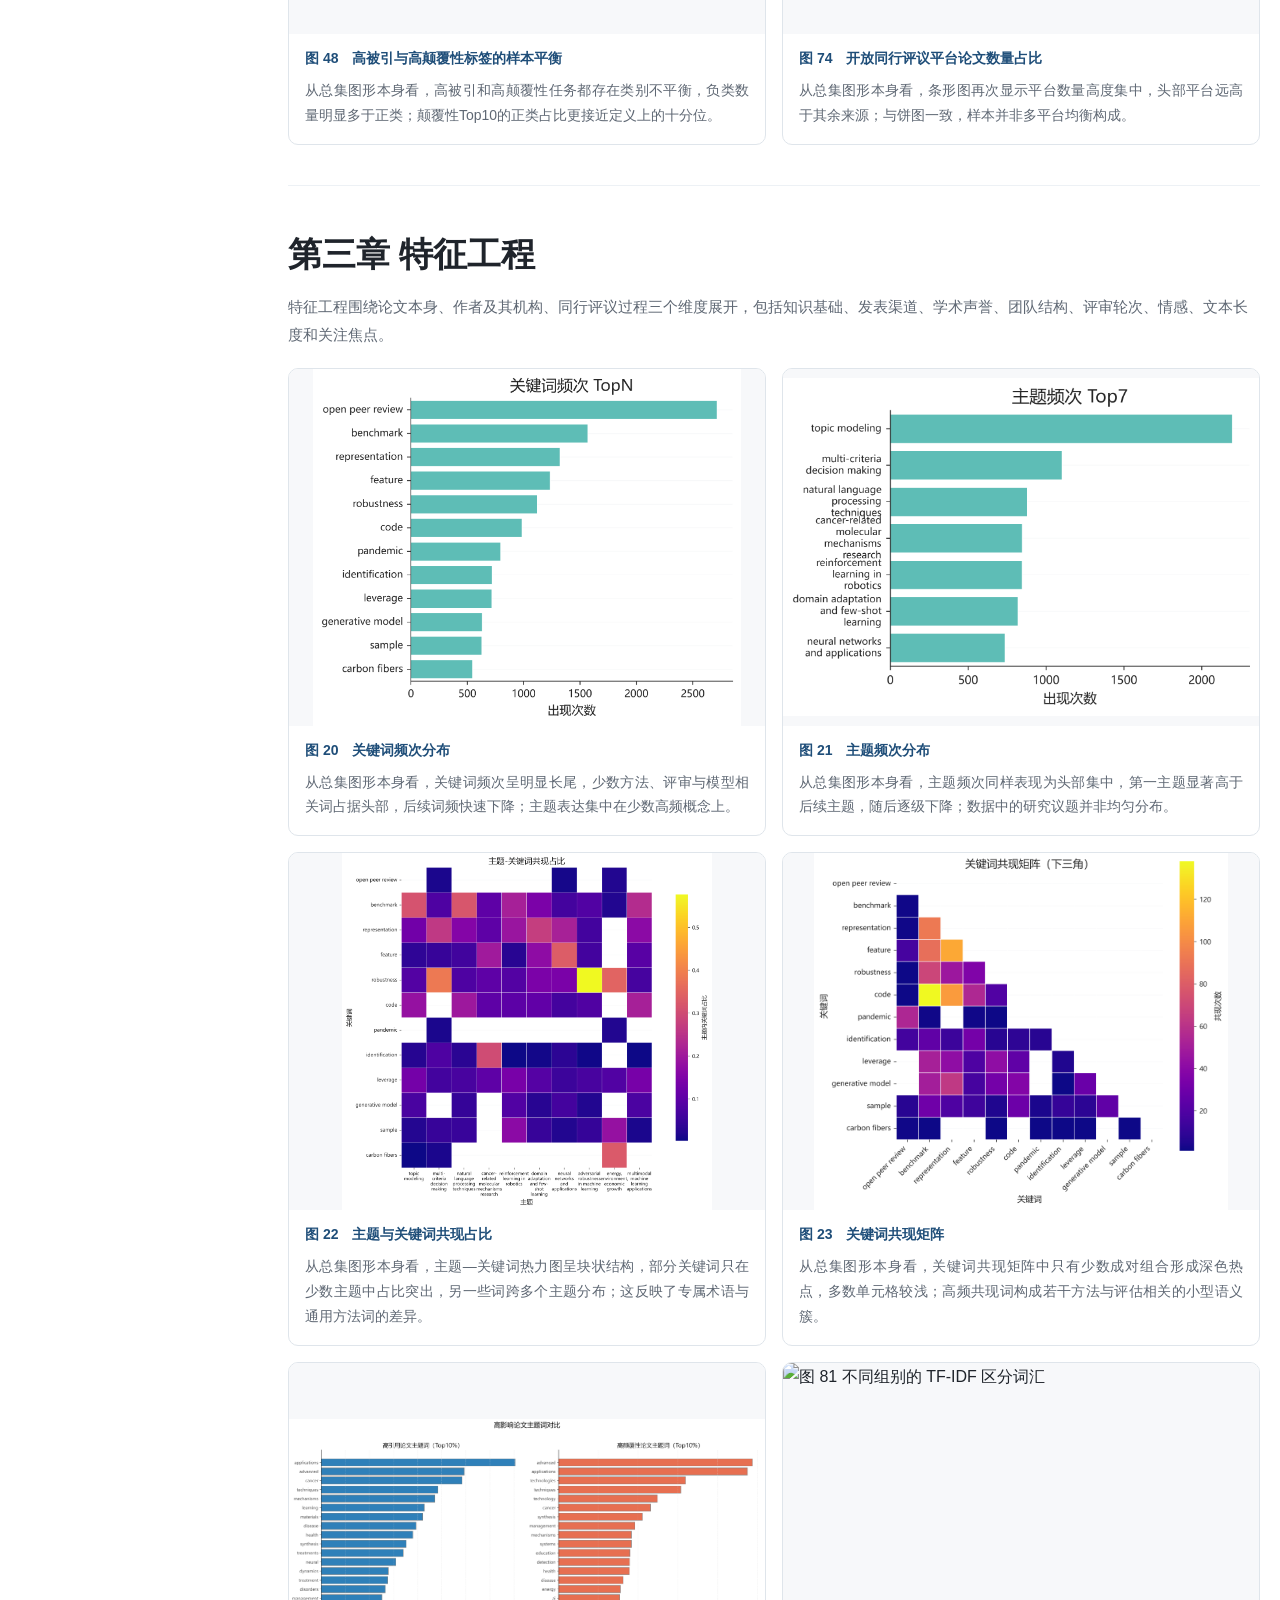
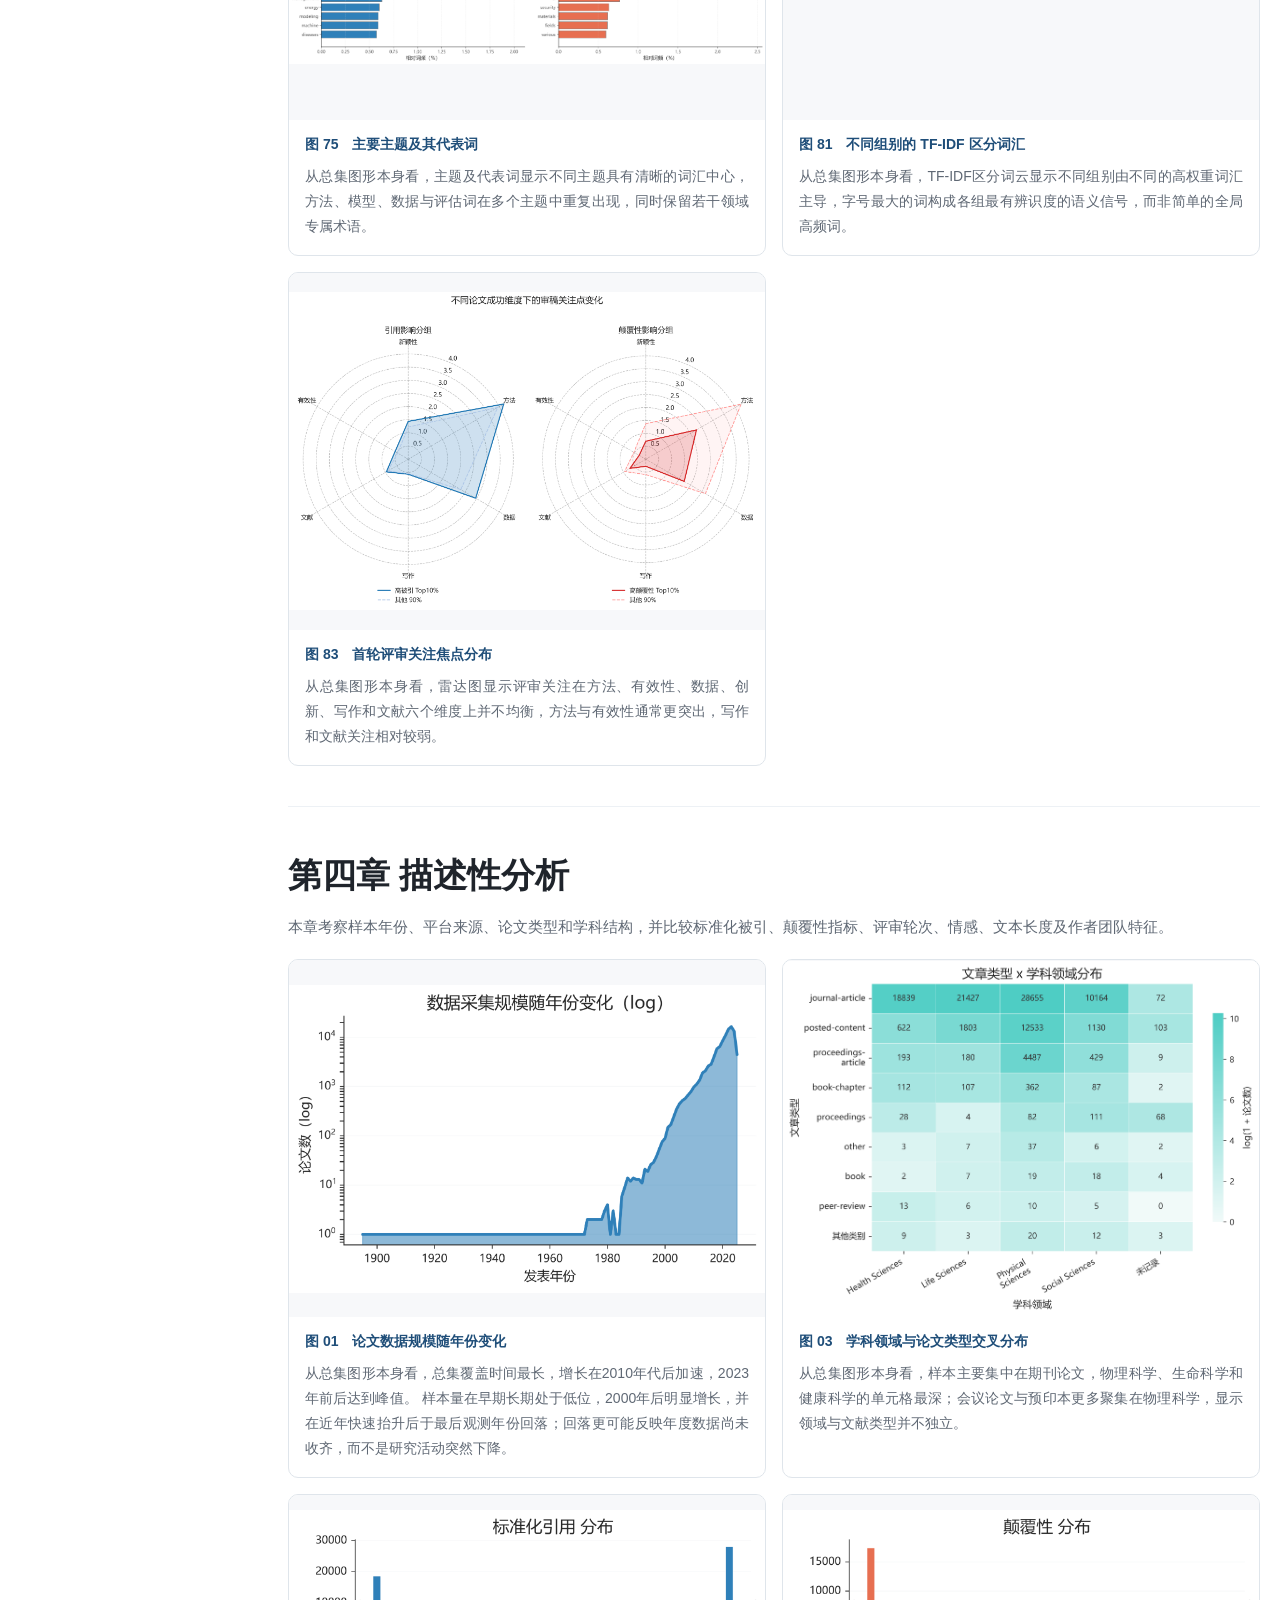
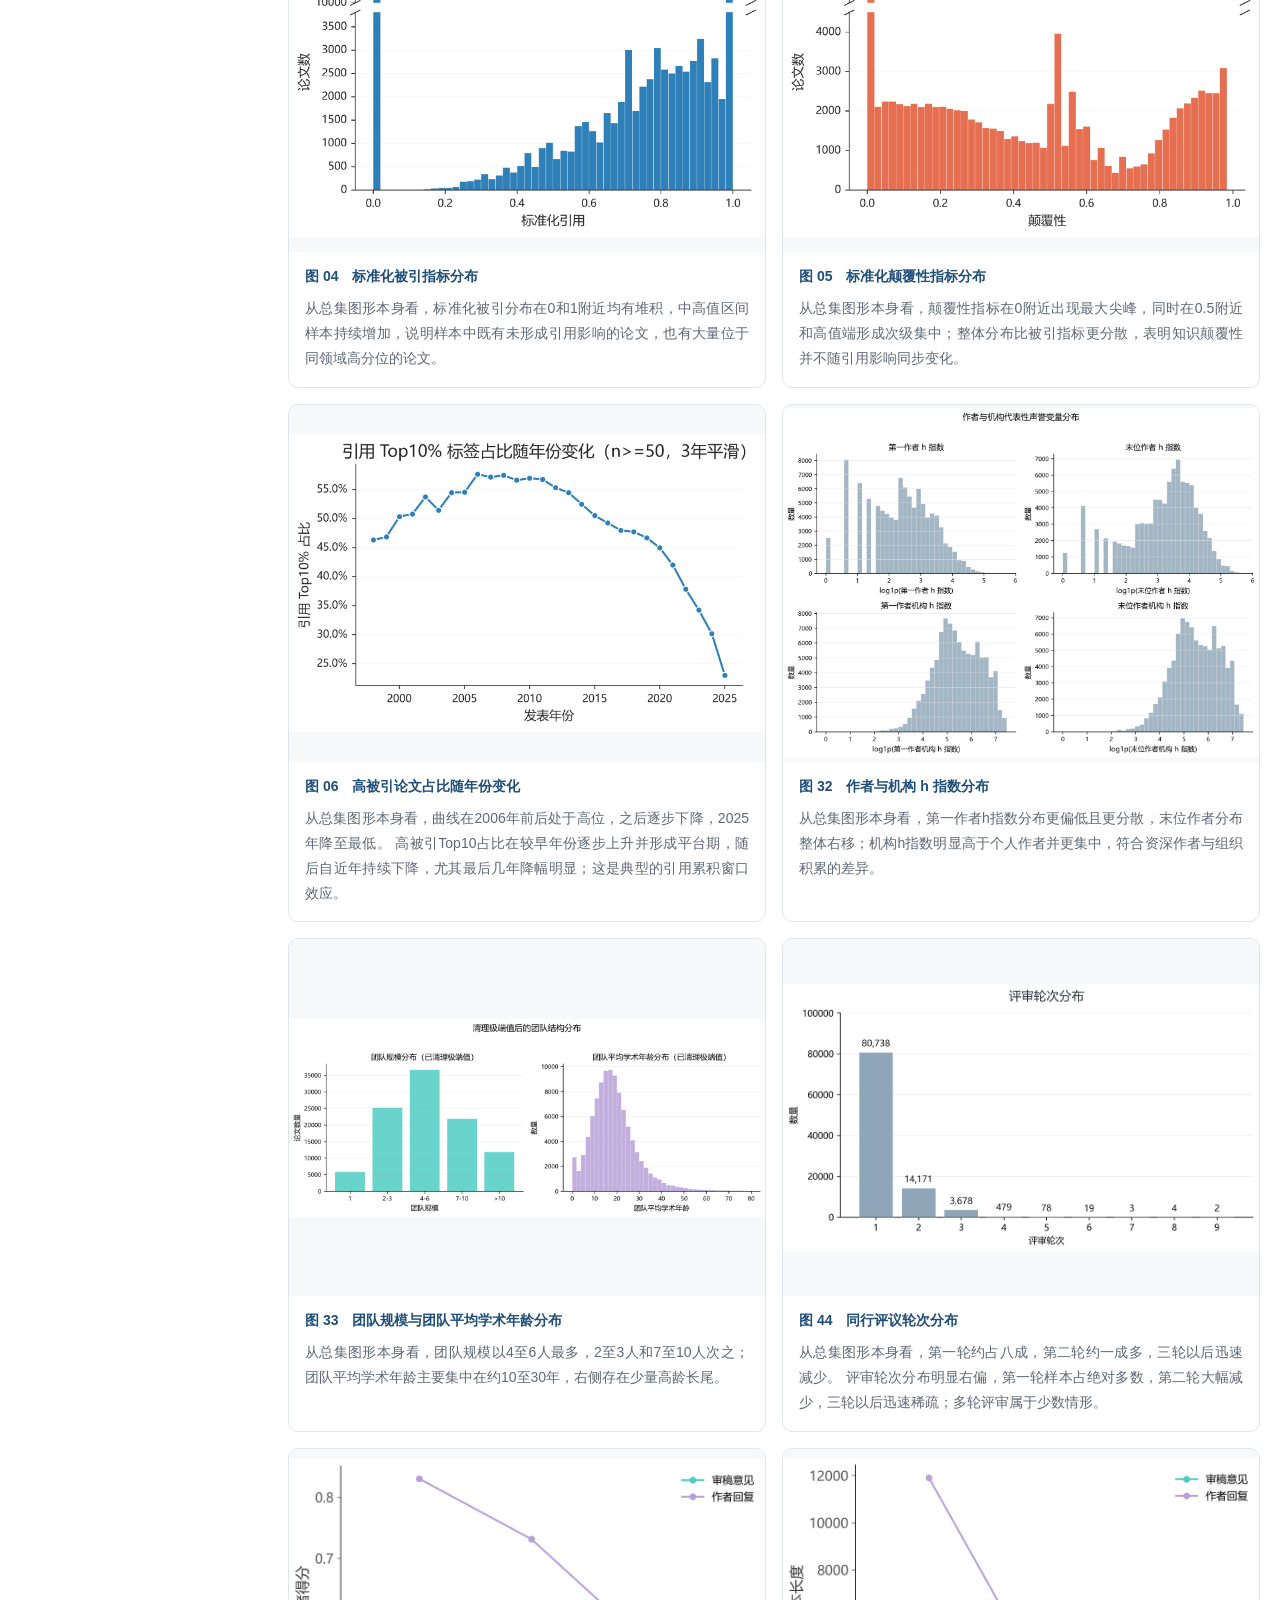
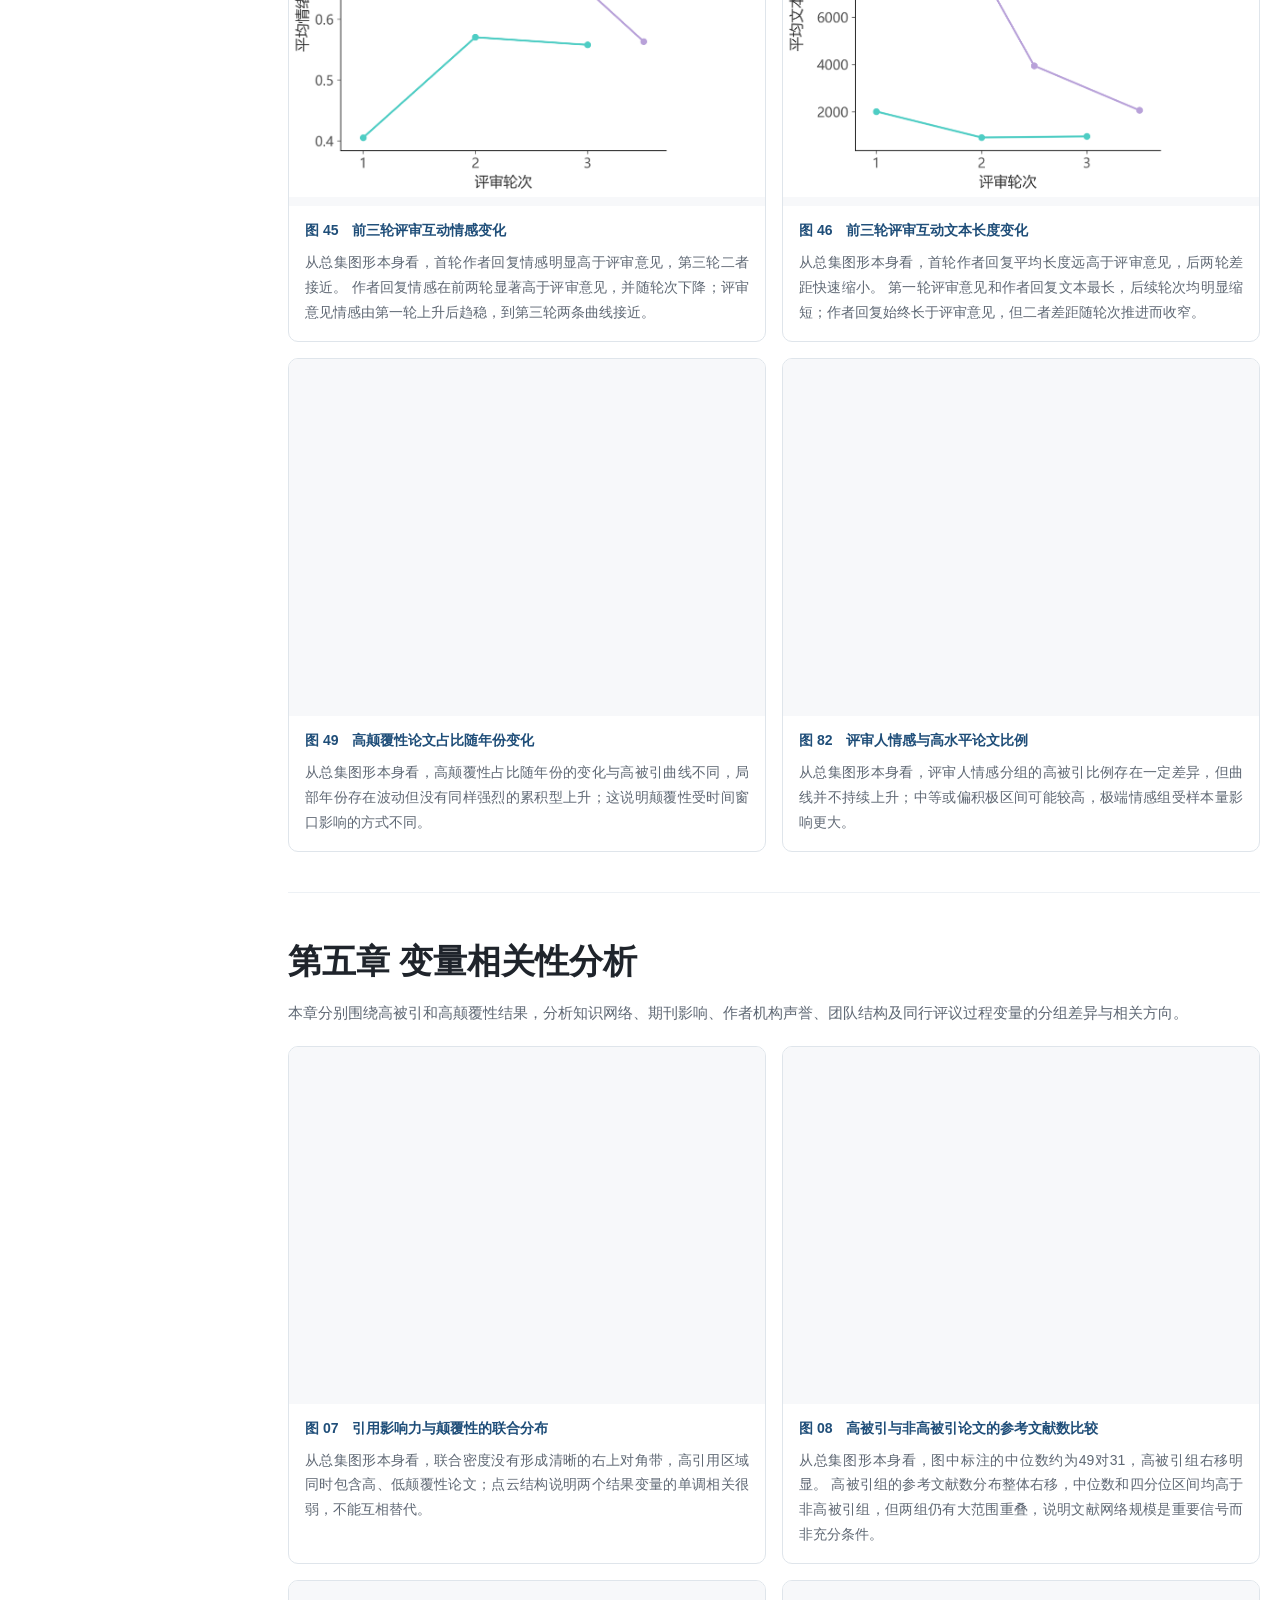
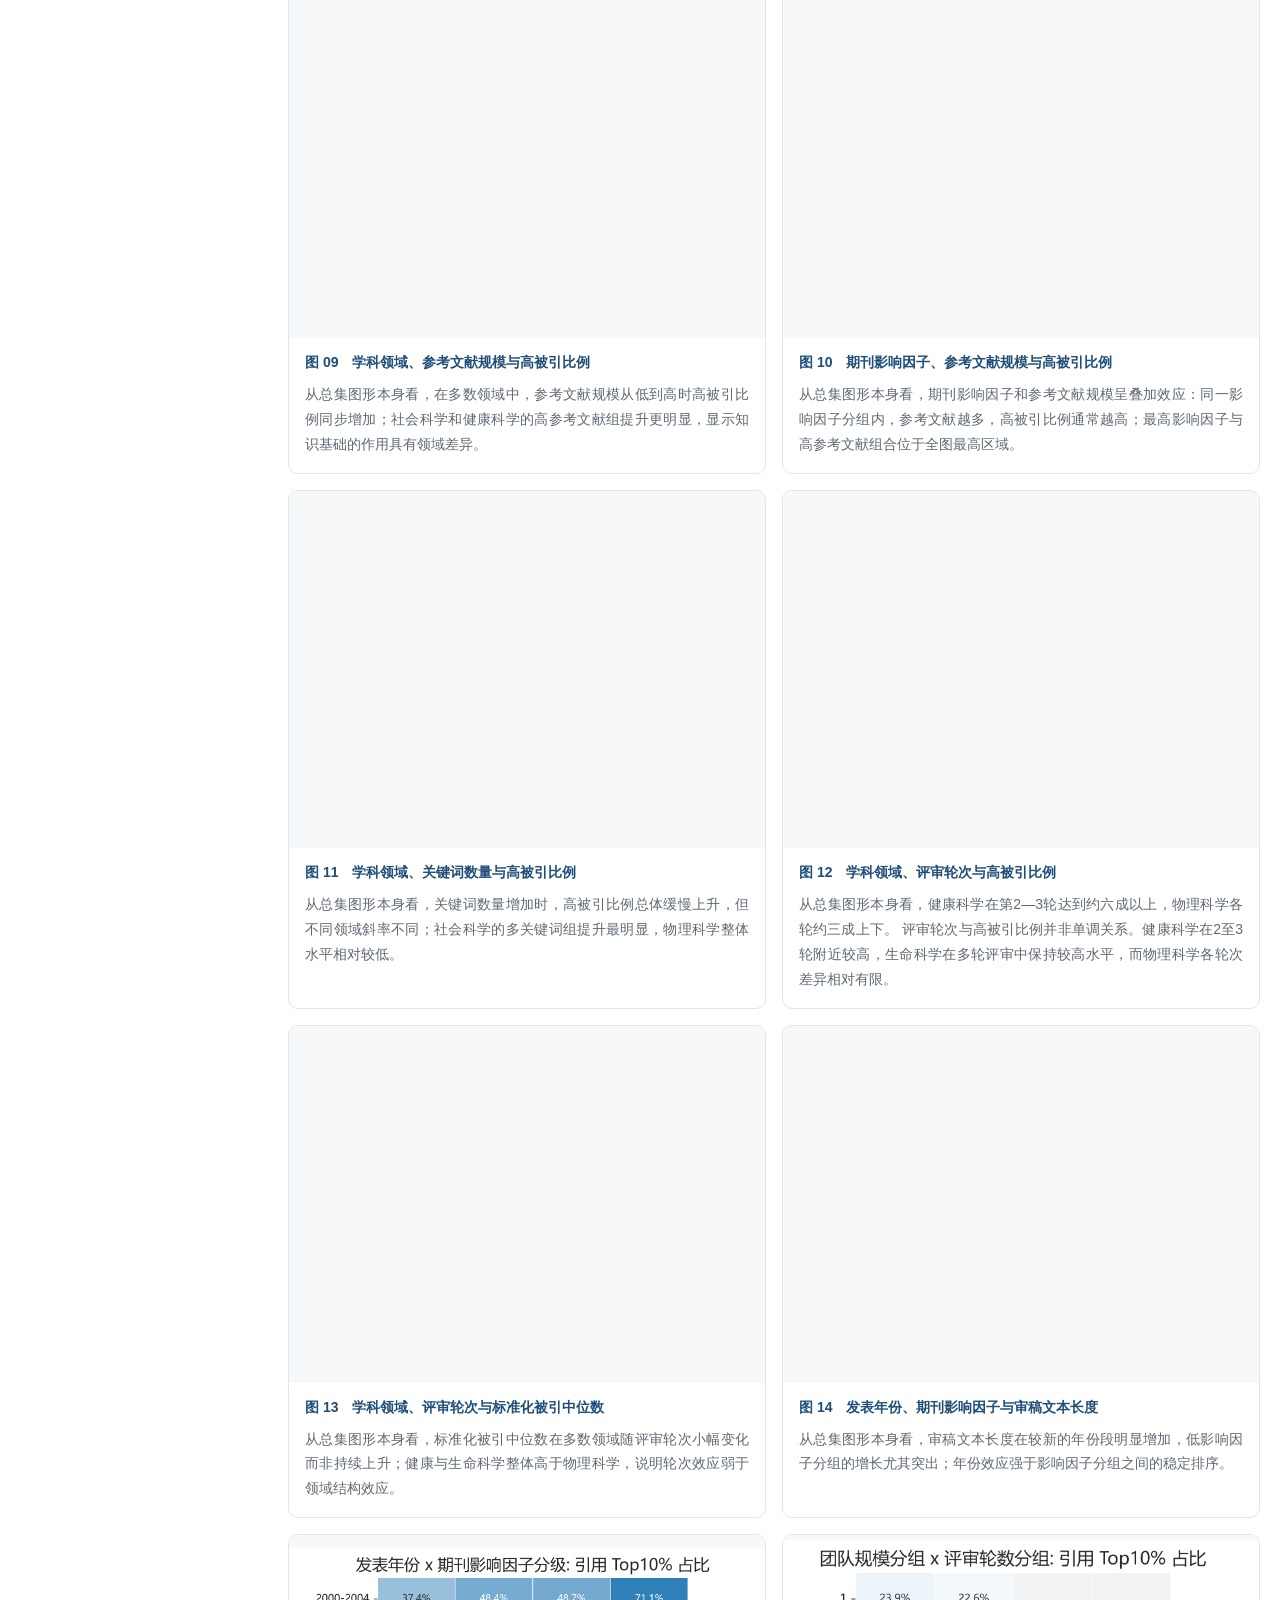
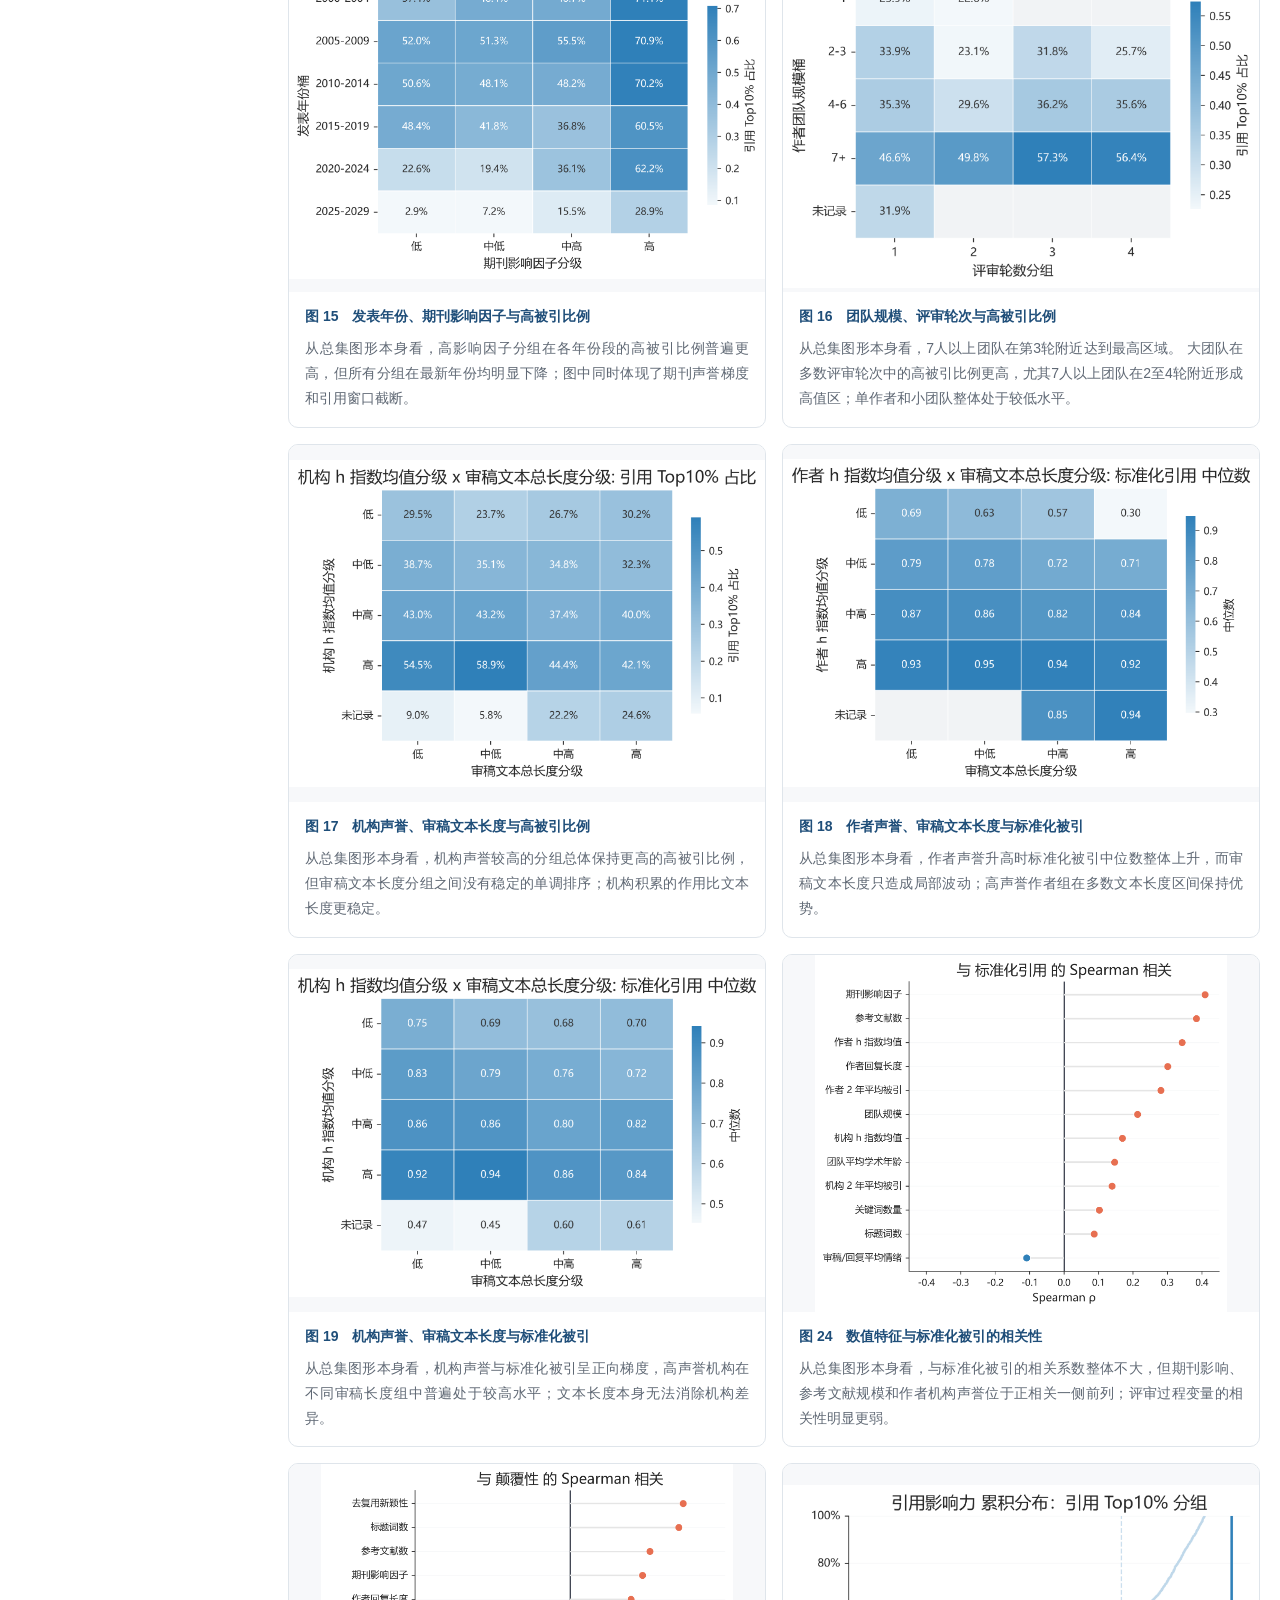
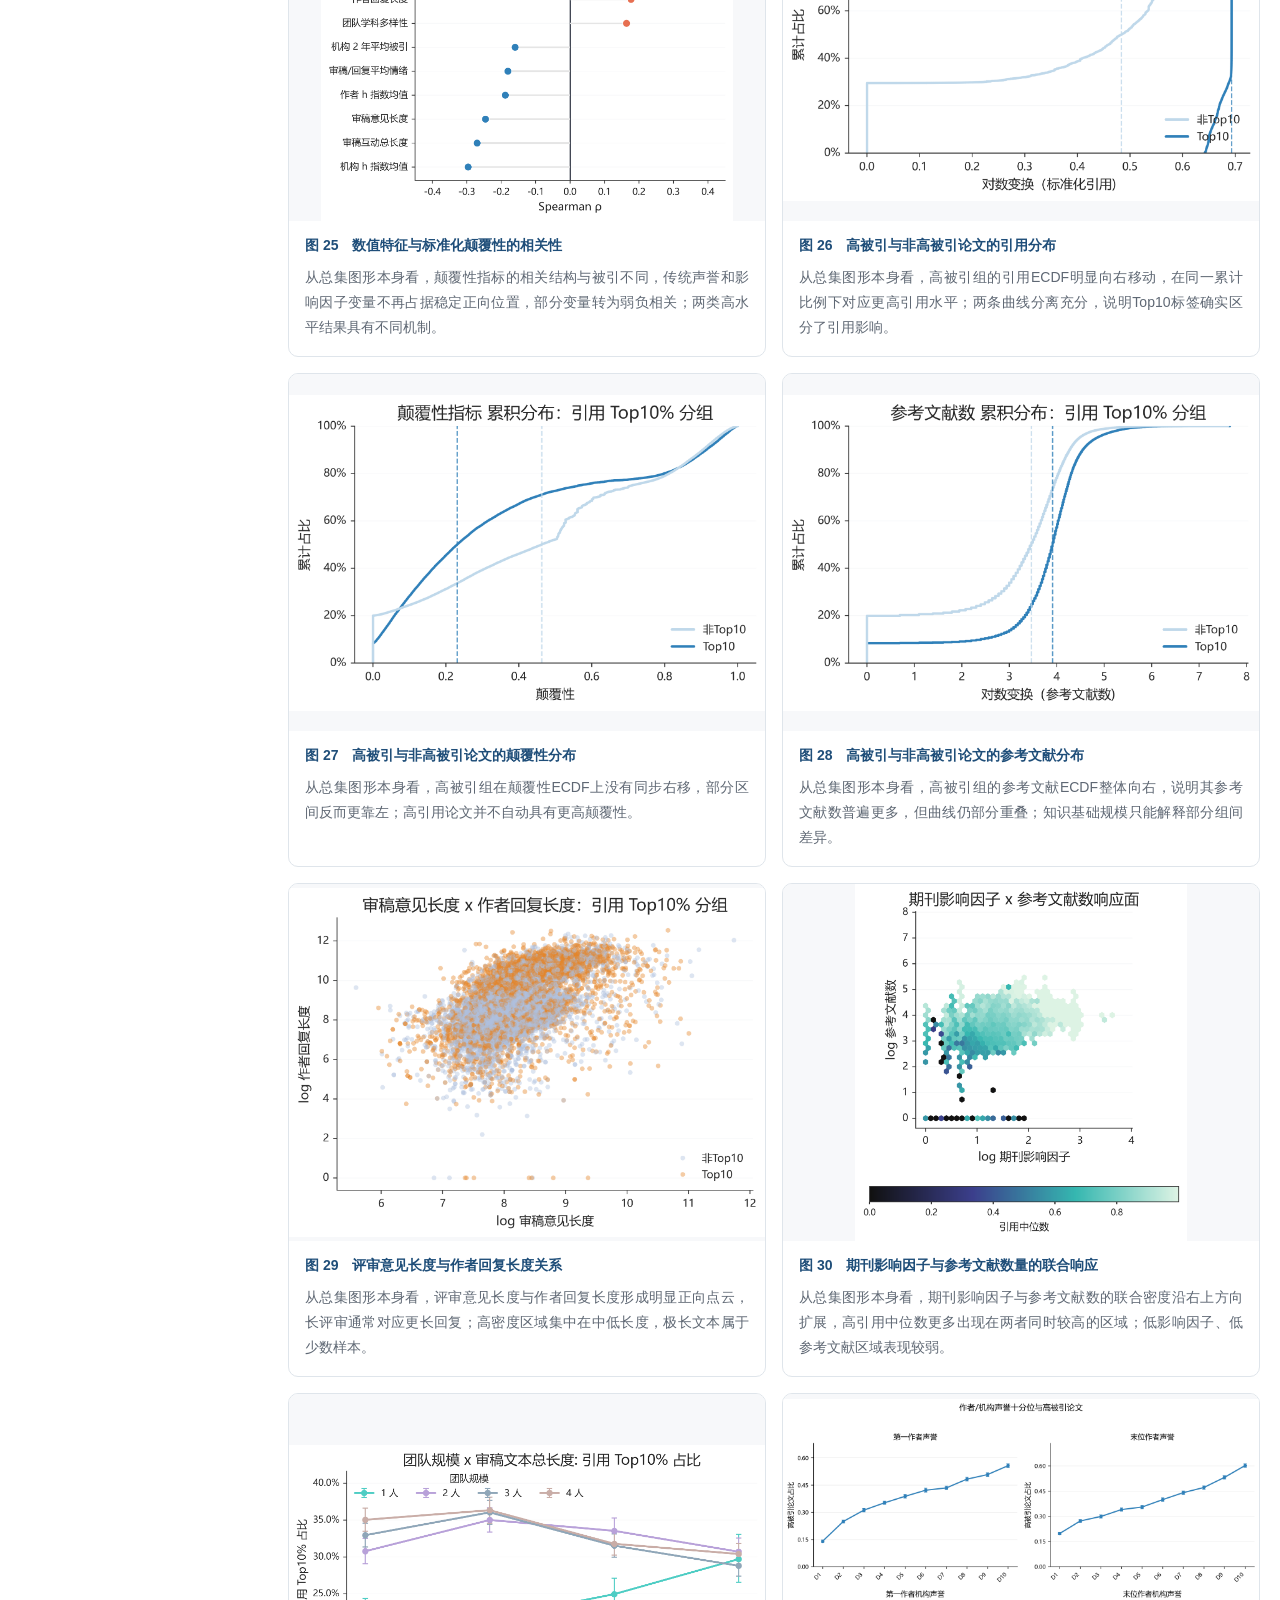
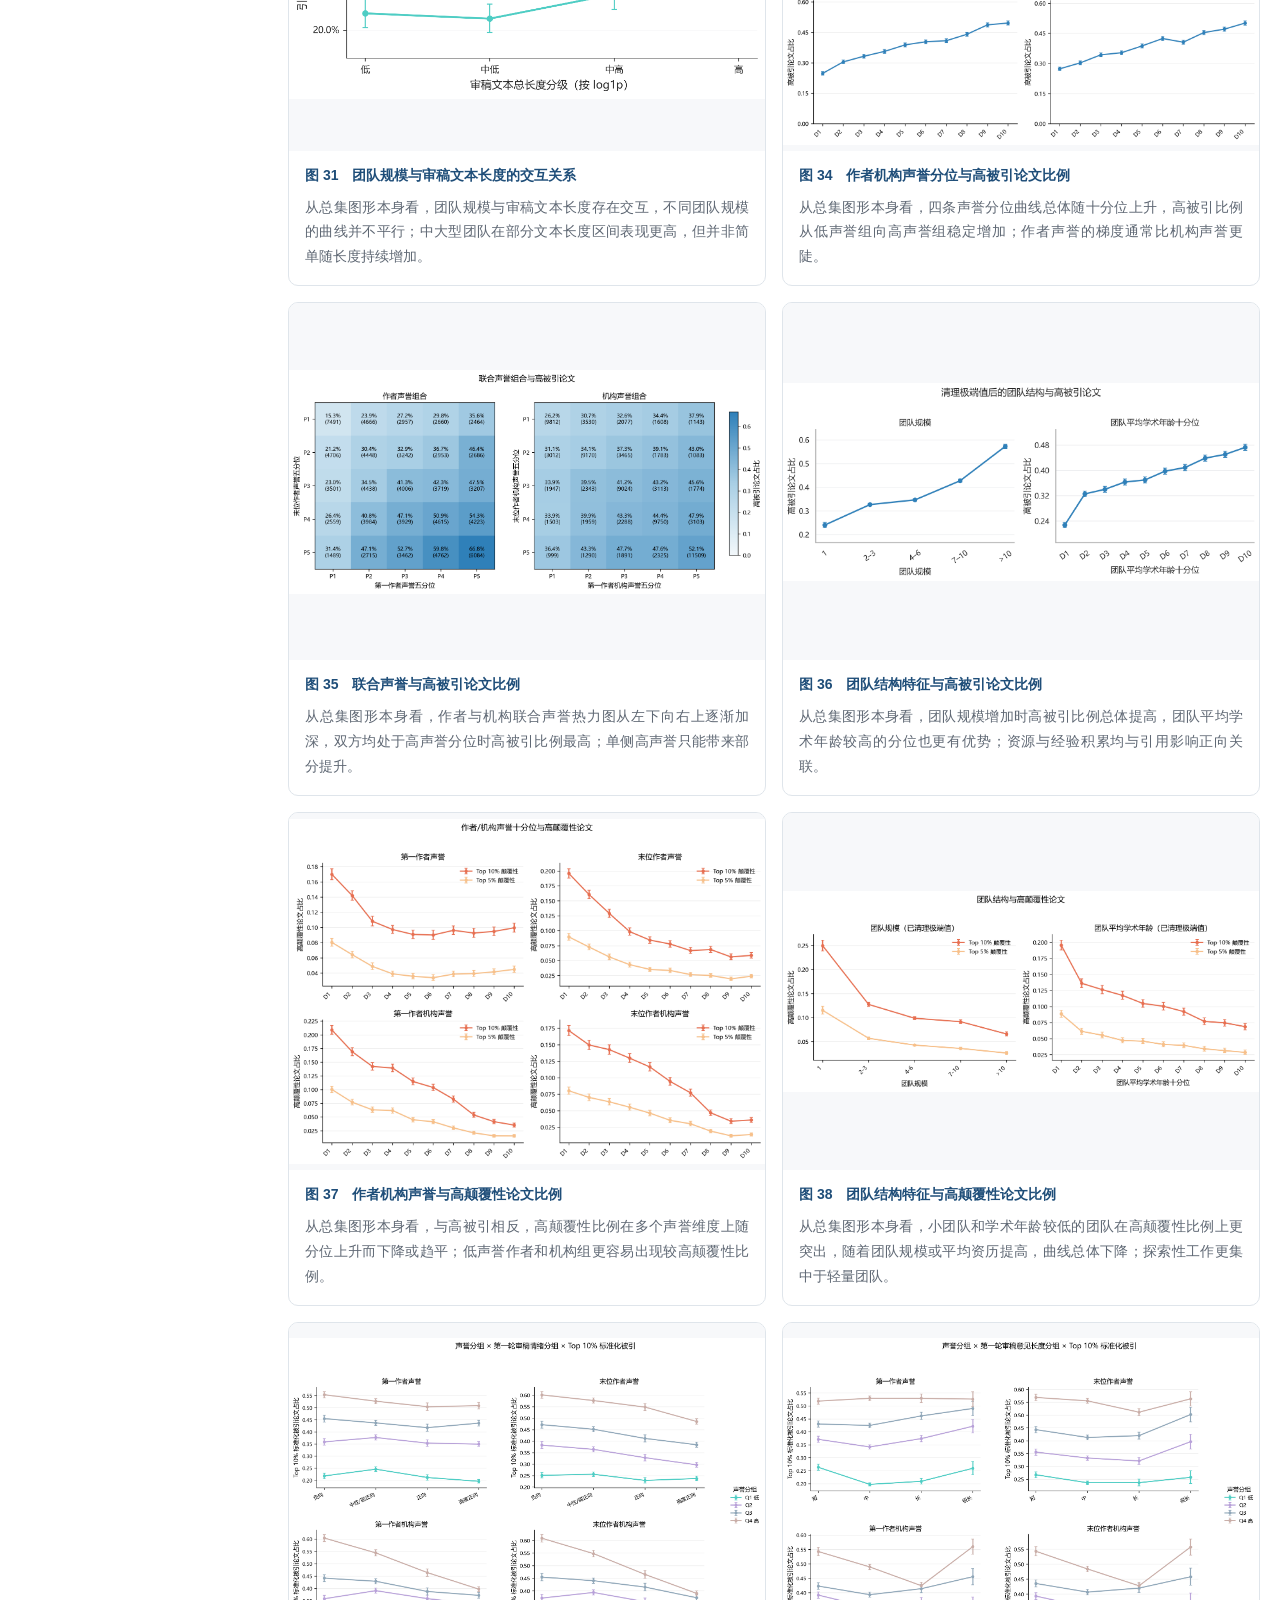
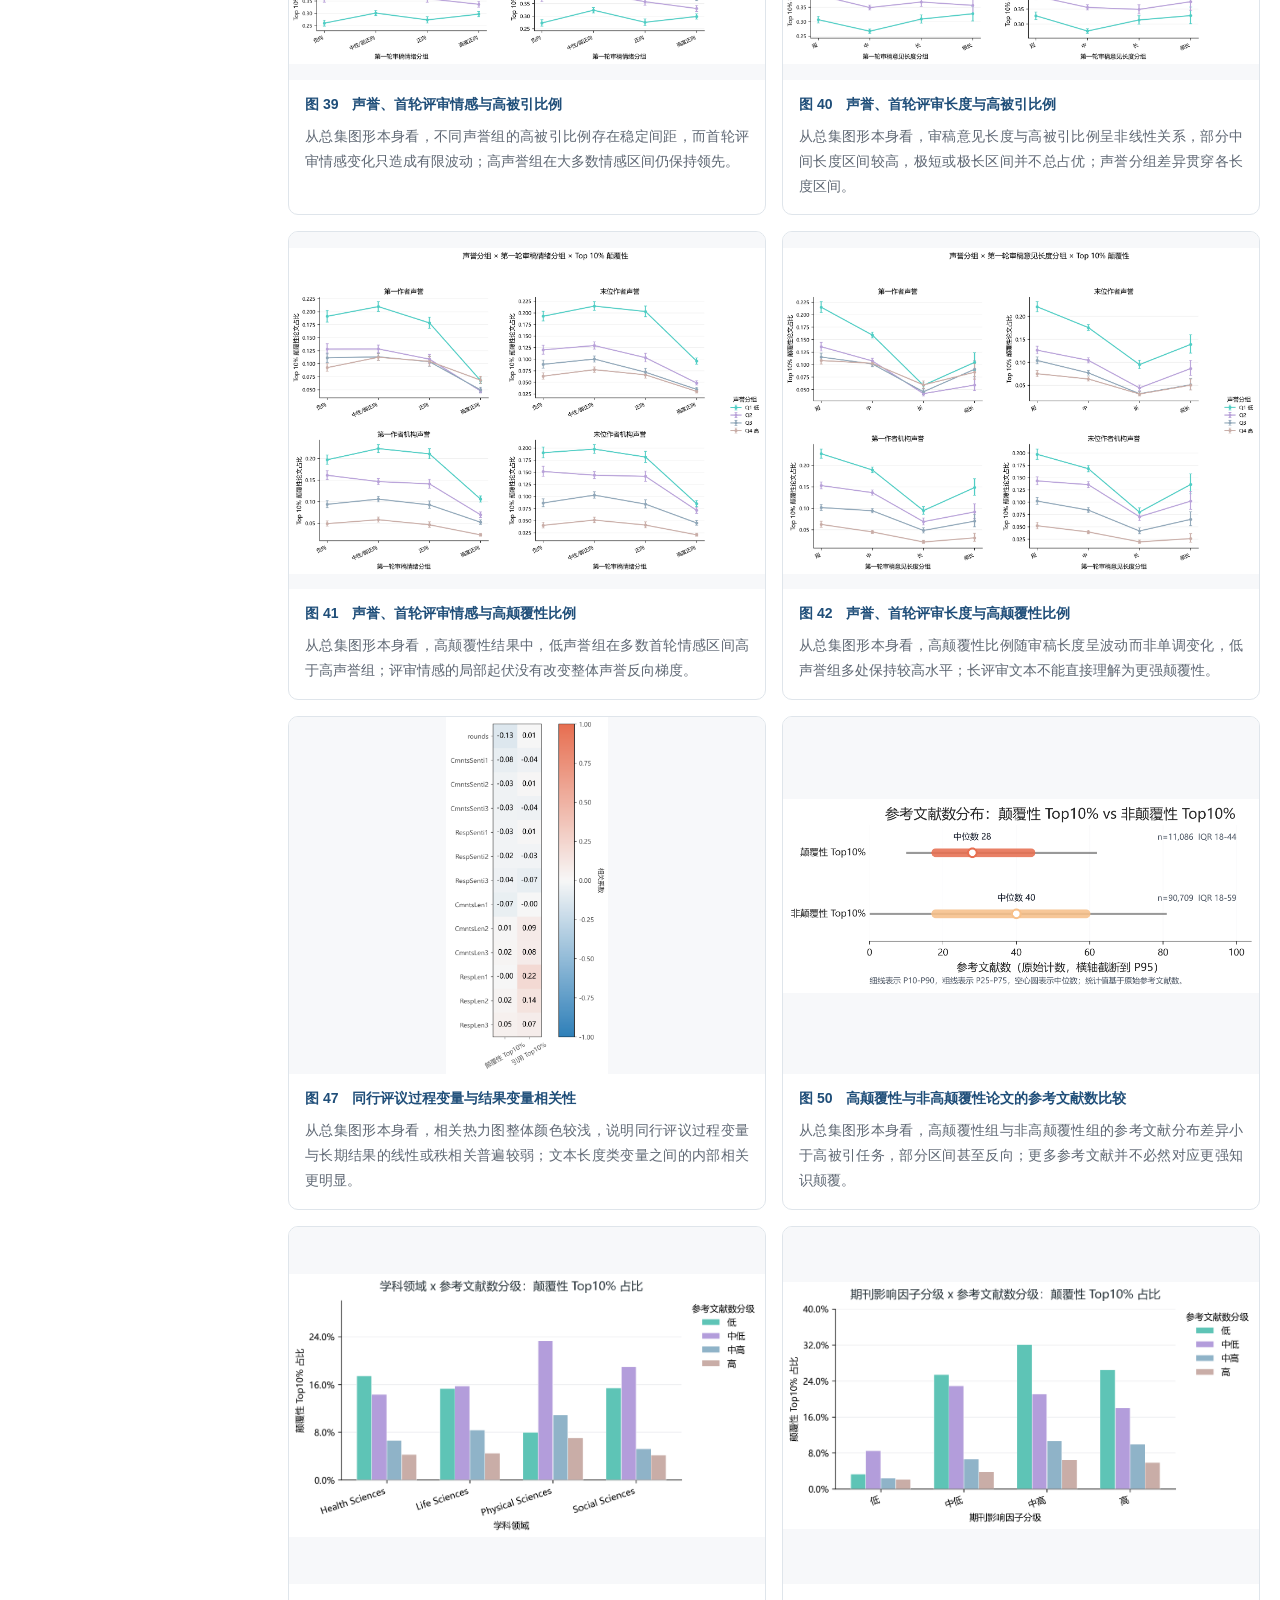
==== commit 09cd560a: "接入总集逐图视觉解读" ====
--- a/index.html
+++ b/index.html
@@ -1 +1 @@
-<!doctype html><html lang="zh-CN"><head><meta charset="utf-8"><meta name="viewport" content="width=device-width,initial-scale=1"><link rel="stylesheet" href="site.css"></head><body data-dataset="overall"><script src="site.js"></script></body></html>+<!doctype html><html lang="zh-CN"><head><meta charset="utf-8"><meta name="viewport" content="width=device-width,initial-scale=1"><link rel="stylesheet" href="site.css"><link rel="stylesheet" href="visual-overrides.css"></head><body data-dataset="overall"><script src="site.js"></script><script src="visual-descriptions.js"></script></body></html>
--- a/site.css
+++ b/site.css
@@ -1 +1 @@
-:root{--bg:#fff;--tint:#f7f8fa;--line:#dfe5eb;--line2:#edf1f5;--text:#1f242b;--muted:#5f6874;--blue:#1f4e79;--teal:#3e6f5a}*{box-sizing:border-box}html{scroll-behavior:smooth}body{margin:0;color:var(--text);background:var(--bg);font-family:-apple-system,BlinkMacSystemFont,"Segoe UI","Noto Sans SC","Microsoft YaHei",sans-serif;line-height:1.72}a{text-decoration:none;color:inherit}img{display:block;max-width:100%}.shell{width:min(1240px,calc(100vw - 40px));margin:auto}.header{position:sticky;top:0;z-index:20;background:rgba(255,255,255,.96);border-bottom:1px solid var(--line2);backdrop-filter:blur(8px)}.nav{min-height:62px;display:flex;align-items:center;justify-content:space-between;gap:20px}.brand{font-weight:800;color:var(--blue)}.dataset-nav{display:flex;gap:6px;flex-wrap:wrap}.dataset-nav a{padding:8px 12px;border-radius:7px;color:var(--muted);font-size:14px}.dataset-nav a:hover,.dataset-nav a.active{background:var(--blue);color:#fff}.hero{padding:54px 0 36px;border-bottom:1px solid var(--line2)}.hero-grid{display:grid;grid-template-columns:minmax(0,1fr) 330px;gap:32px}.eyebrow{font-size:12px;letter-spacing:.12em;text-transform:uppercase;color:var(--blue);font-weight:800}h1,h2,h3{font-family:Georgia,"Times New Roman","Noto Serif SC",serif}h1{font-size:clamp(36px,5vw,58px);line-height:1.15;margin:8px 0 18px}.lead{font-size:18px;border-left:4px solid var(--blue);padding-left:18px;color:#35404b}.facts{border:1px solid var(--line);border-radius:10px;overflow:hidden}.facts div{display:grid;grid-template-columns:120px 1fr;border-bottom:1px solid var(--line2)}.facts div:last-child{border:0}.facts dt,.facts dd{margin:0;padding:11px 12px;font-size:14px}.facts dt{background:var(--tint);color:var(--muted)}.facts dd{font-weight:700}.layout{display:grid;grid-template-columns:240px minmax(0,1fr);gap:28px;padding:38px 0}.toc{position:sticky;top:82px;align-self:start;border:1px solid var(--line);border-radius:10px;padding:8px;background:#fff}.toc a{display:block;padding:9px 10px;border-radius:6px;color:var(--muted);font-size:13px}.toc a:hover{background:var(--tint);color:var(--blue)}.chapter{padding:0 0 40px;margin-bottom:40px;border-bottom:1px solid var(--line2)}.chapter:last-child{border-bottom:0}.chapter-head{margin-bottom:18px}.chapter-head h2{font-size:34px;margin:4px 0 8px}.chapter-head p{margin:0;color:var(--muted)}.empty-note{border:1px dashed var(--line);background:var(--tint);border-radius:9px;padding:16px;color:var(--muted)}.fig-grid{display:grid;grid-template-columns:repeat(2,minmax(0,1fr));gap:16px}.figure{margin:0;border:1px solid var(--line);border-radius:10px;overflow:hidden;background:#fff}.imgbox{aspect-ratio:4/3;background:var(--tint);display:flex;align-items:center;justify-content:center;overflow:hidden}.figure img{width:100%;height:100%;object-fit:contain}.figure figcaption{padding:12px 14px}.figure b{display:block;color:var(--blue);font-size:13px}.figure span{display:block;margin-top:3px;font-size:14px}.figure small{display:block;margin-top:4px;color:var(--muted)}.footer{padding:28px 0;border-top:1px solid var(--line2);color:var(--muted);font-size:14px}@media(max-width:950px){.hero-grid,.layout{grid-template-columns:1fr}.toc{position:relative;top:auto}.fig-grid{grid-template-columns:1fr}}@media(max-width:680px){.shell{width:min(100% - 24px,1240px)}.dataset-nav{display:none}h1{font-size:36px}}+:root{--bg:#fff;--tint:#f7f8fa;--line:#dfe5eb;--line2:#edf1f5;--text:#1f242b;--muted:#5f6874;--blue:#1f4e79;--teal:#3e6f5a}*{box-sizing:border-box}html{scroll-behavior:smooth}body{margin:0;color:var(--text);background:var(--bg);font-family:-apple-system,BlinkMacSystemFont,"Segoe UI","Noto Sans SC","Microsoft YaHei",sans-serif;line-height:1.72}a{text-decoration:none;color:inherit}img{display:block;max-width:100%}.shell{width:min(1240px,calc(100vw - 40px));margin:auto}.header{position:sticky;top:0;z-index:20;background:rgba(255,255,255,.96);border-bottom:1px solid var(--line2);backdrop-filter:blur(8px)}.nav{min-height:62px;display:flex;align-items:center;justify-content:space-between;gap:20px}.brand{font-weight:800;color:var(--blue)}.dataset-nav{display:flex;gap:6px;flex-wrap:wrap}.dataset-nav a{padding:8px 12px;border-radius:7px;color:var(--muted);font-size:14px}.dataset-nav a:hover,.dataset-nav a.active{background:var(--blue);color:#fff}.hero{padding:54px 0 36px;border-bottom:1px solid var(--line2)}.eyebrow{font-size:12px;letter-spacing:.12em;text-transform:uppercase;color:var(--blue);font-weight:800}h1,h2,h3{font-family:Georgia,"Times New Roman","Noto Serif SC",serif}h1{font-size:clamp(36px,5vw,58px);line-height:1.15;margin:8px 0 18px}.lead{max-width:920px;margin:0;border-left:4px solid var(--blue);padding-left:18px;color:#35404b;font-size:18px;line-height:1.9}.layout{display:grid;grid-template-columns:240px minmax(0,1fr);gap:28px;padding:38px 0}.toc{position:sticky;top:82px;align-self:start;border:1px solid var(--line);border-radius:10px;padding:8px;background:#fff}.toc a{display:block;padding:9px 10px;border-radius:6px;color:var(--muted);font-size:13px}.toc a:hover{background:var(--tint);color:var(--blue)}.chapter{padding:0 0 40px;margin-bottom:40px;border-bottom:1px solid var(--line2)}.chapter:last-child{border-bottom:0}.chapter-head{margin-bottom:18px}.chapter-head h2{font-size:34px;margin:4px 0 8px}.chapter-head p{margin:0;color:var(--muted);font-size:15px;line-height:1.9;max-width:980px}.fig-grid{display:grid;grid-template-columns:repeat(2,minmax(0,1fr));gap:16px}.figure{margin:0;border:1px solid var(--line);border-radius:10px;overflow:hidden;background:#fff}.imgbox{aspect-ratio:4/3;background:var(--tint);display:flex;align-items:center;justify-content:center;overflow:hidden}.figure img{width:100%;height:100%;object-fit:contain}.figure figcaption{padding:14px 16px 16px}.figure b{display:block;color:var(--blue);font-size:14px}.figure figcaption p{margin:8px 0 0;color:var(--muted);font-size:14px;line-height:1.8}.footer{padding:28px 0;border-top:1px solid var(--line2);color:var(--muted);font-size:14px}@media(max-width:950px){.layout{grid-template-columns:1fr}.toc{position:relative;top:auto}.fig-grid{grid-template-columns:1fr}}@media(max-width:680px){.shell{width:min(100% - 24px,1240px)}.dataset-nav{display:none}h1{font-size:36px}}
--- a/visual-overrides.css
+++ b/visual-overrides.css
@@ -0,0 +1 @@
+.hero .lead{font-size:18px;line-height:1.9;border-left:4px solid var(--blue);padding-left:18px;color:#35404b;max-width:980px;margin:0}.figure figcaption p{margin:9px 0 0;color:var(--muted);font-size:14px;line-height:1.78;text-align:justify}.figure figcaption b{font-size:14px;line-height:1.5}
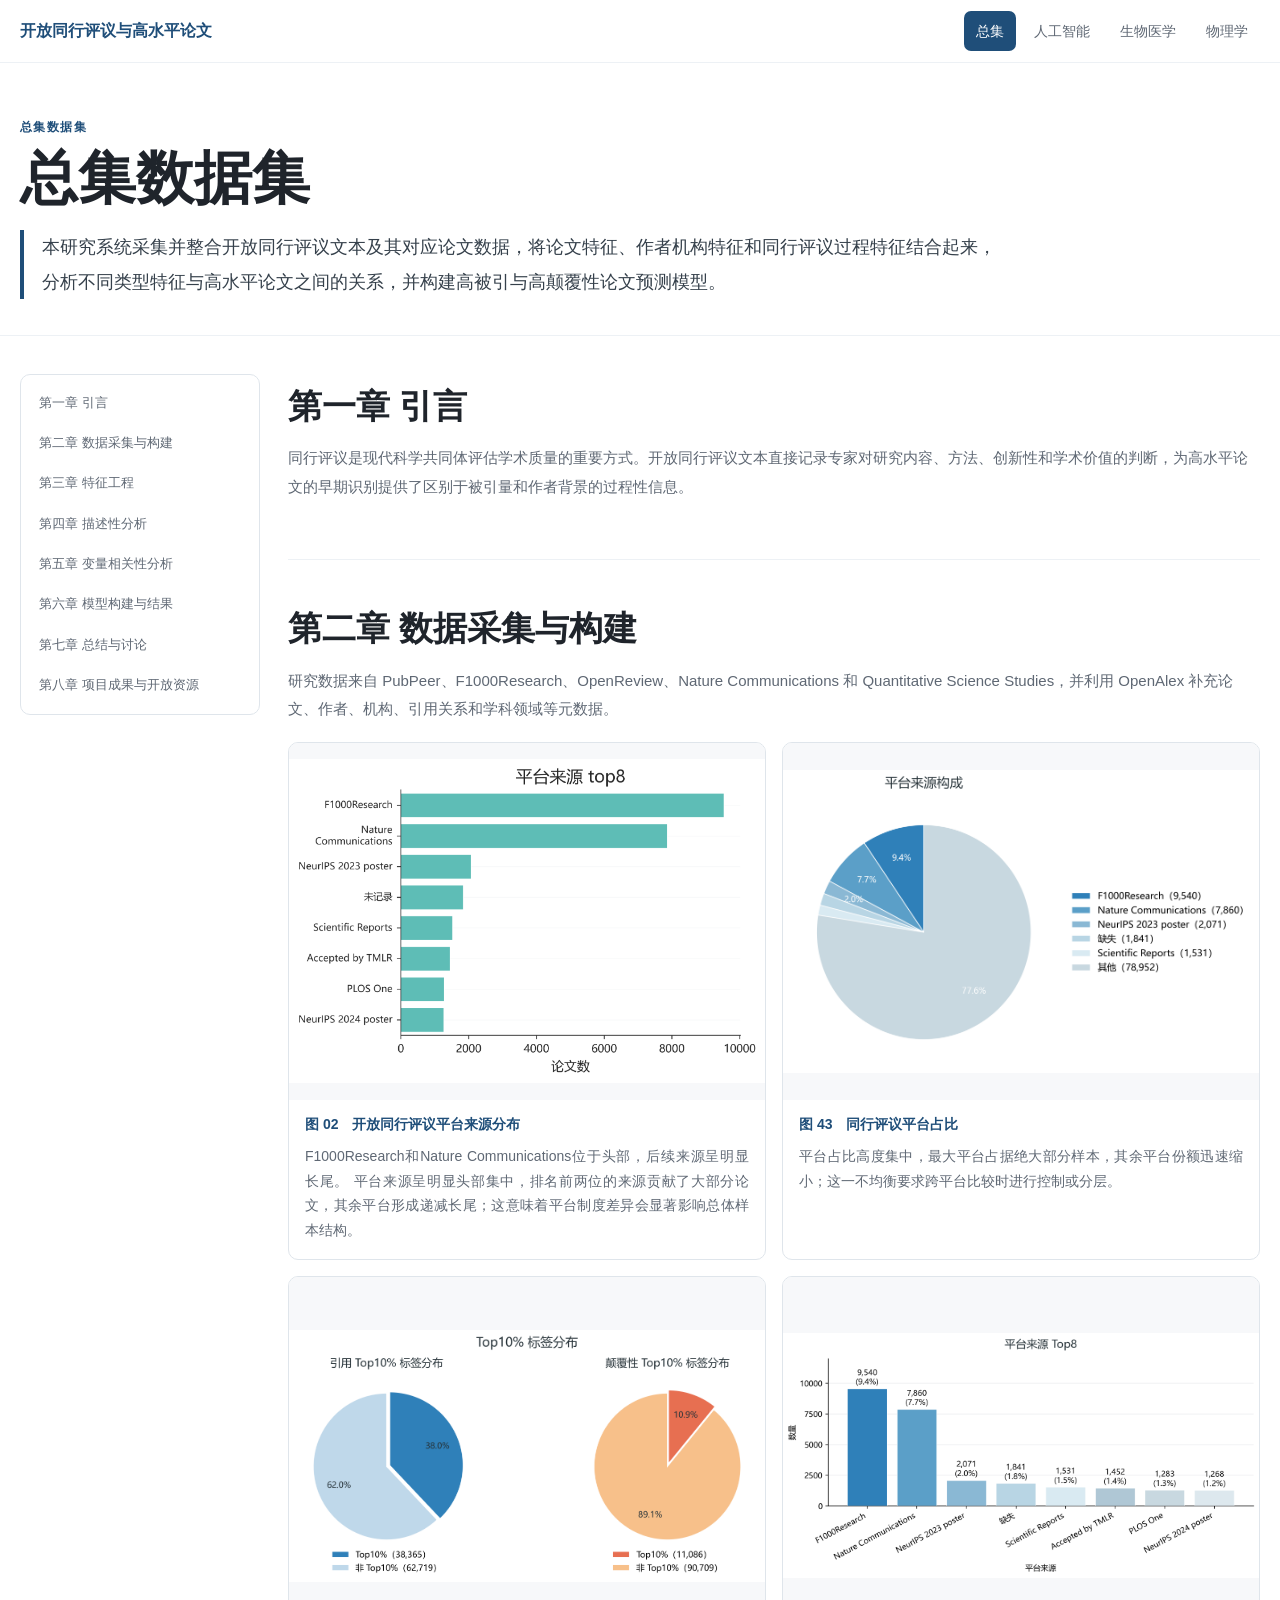
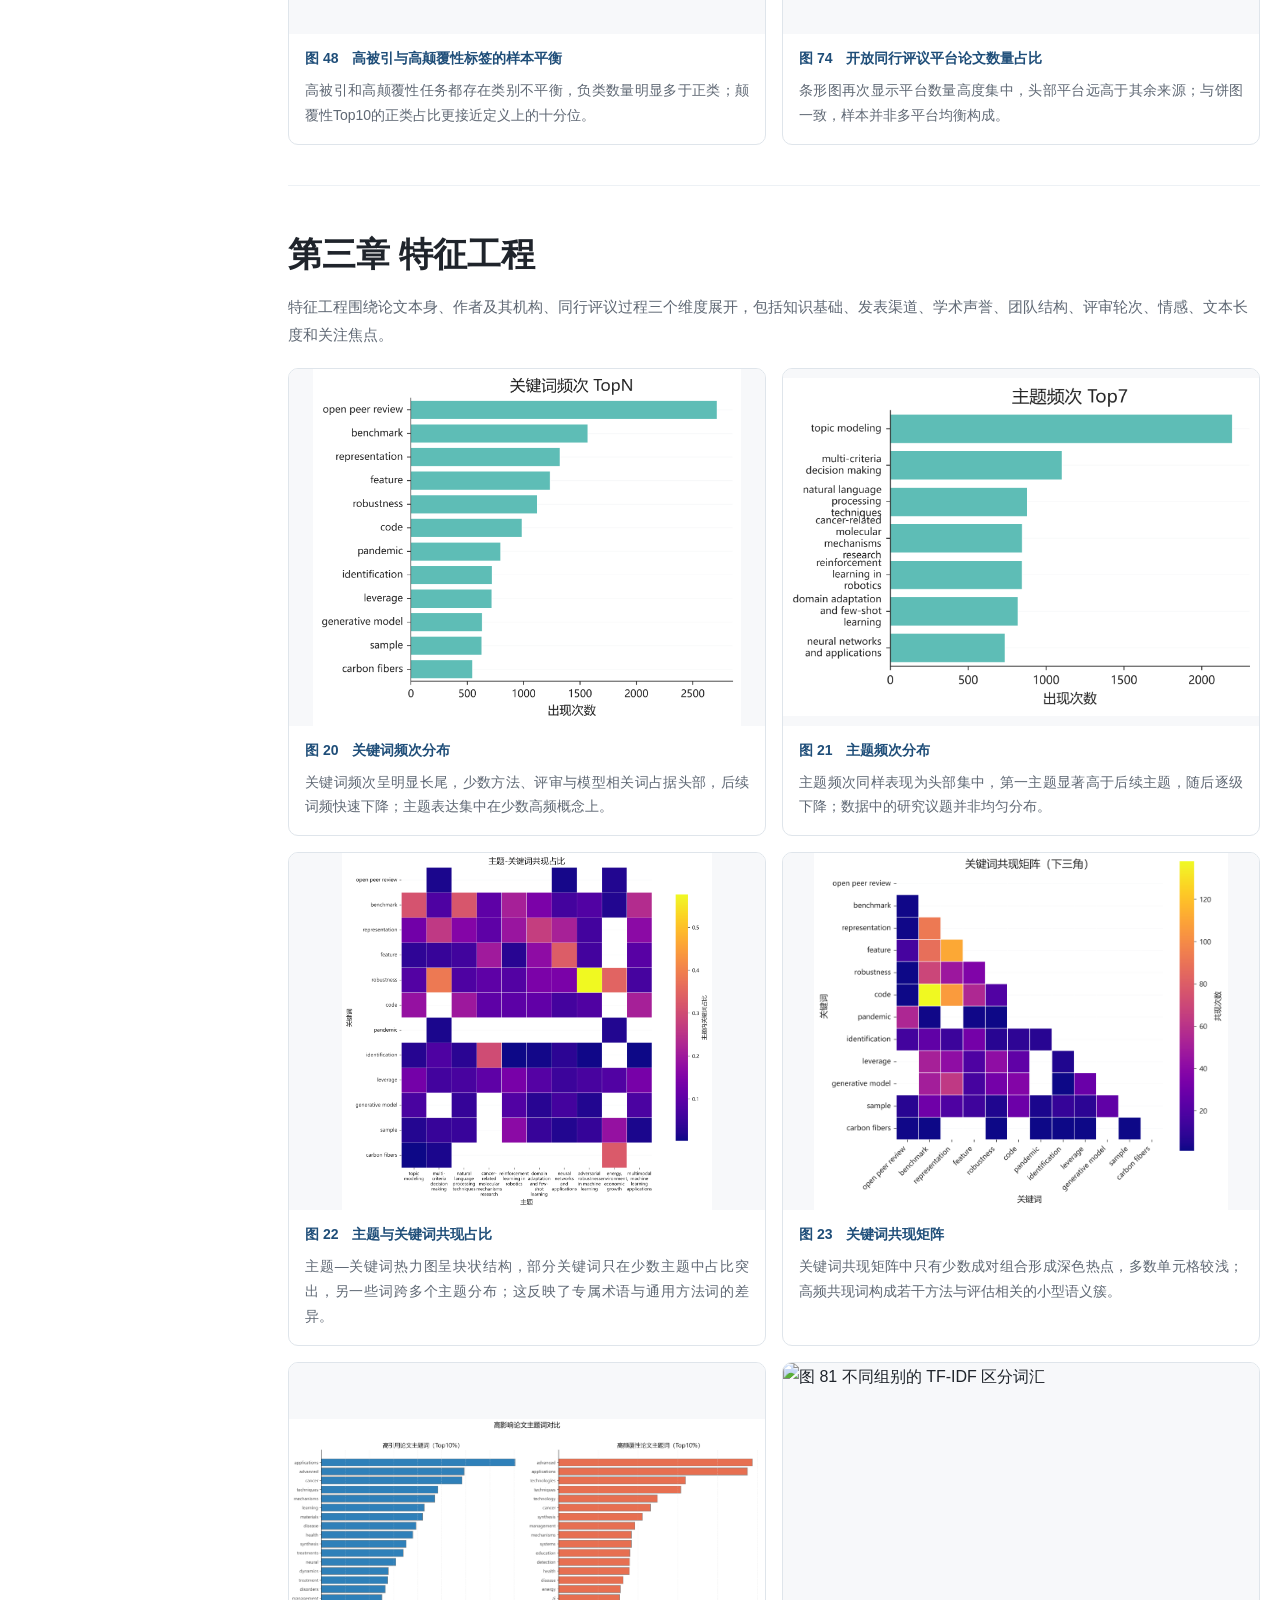
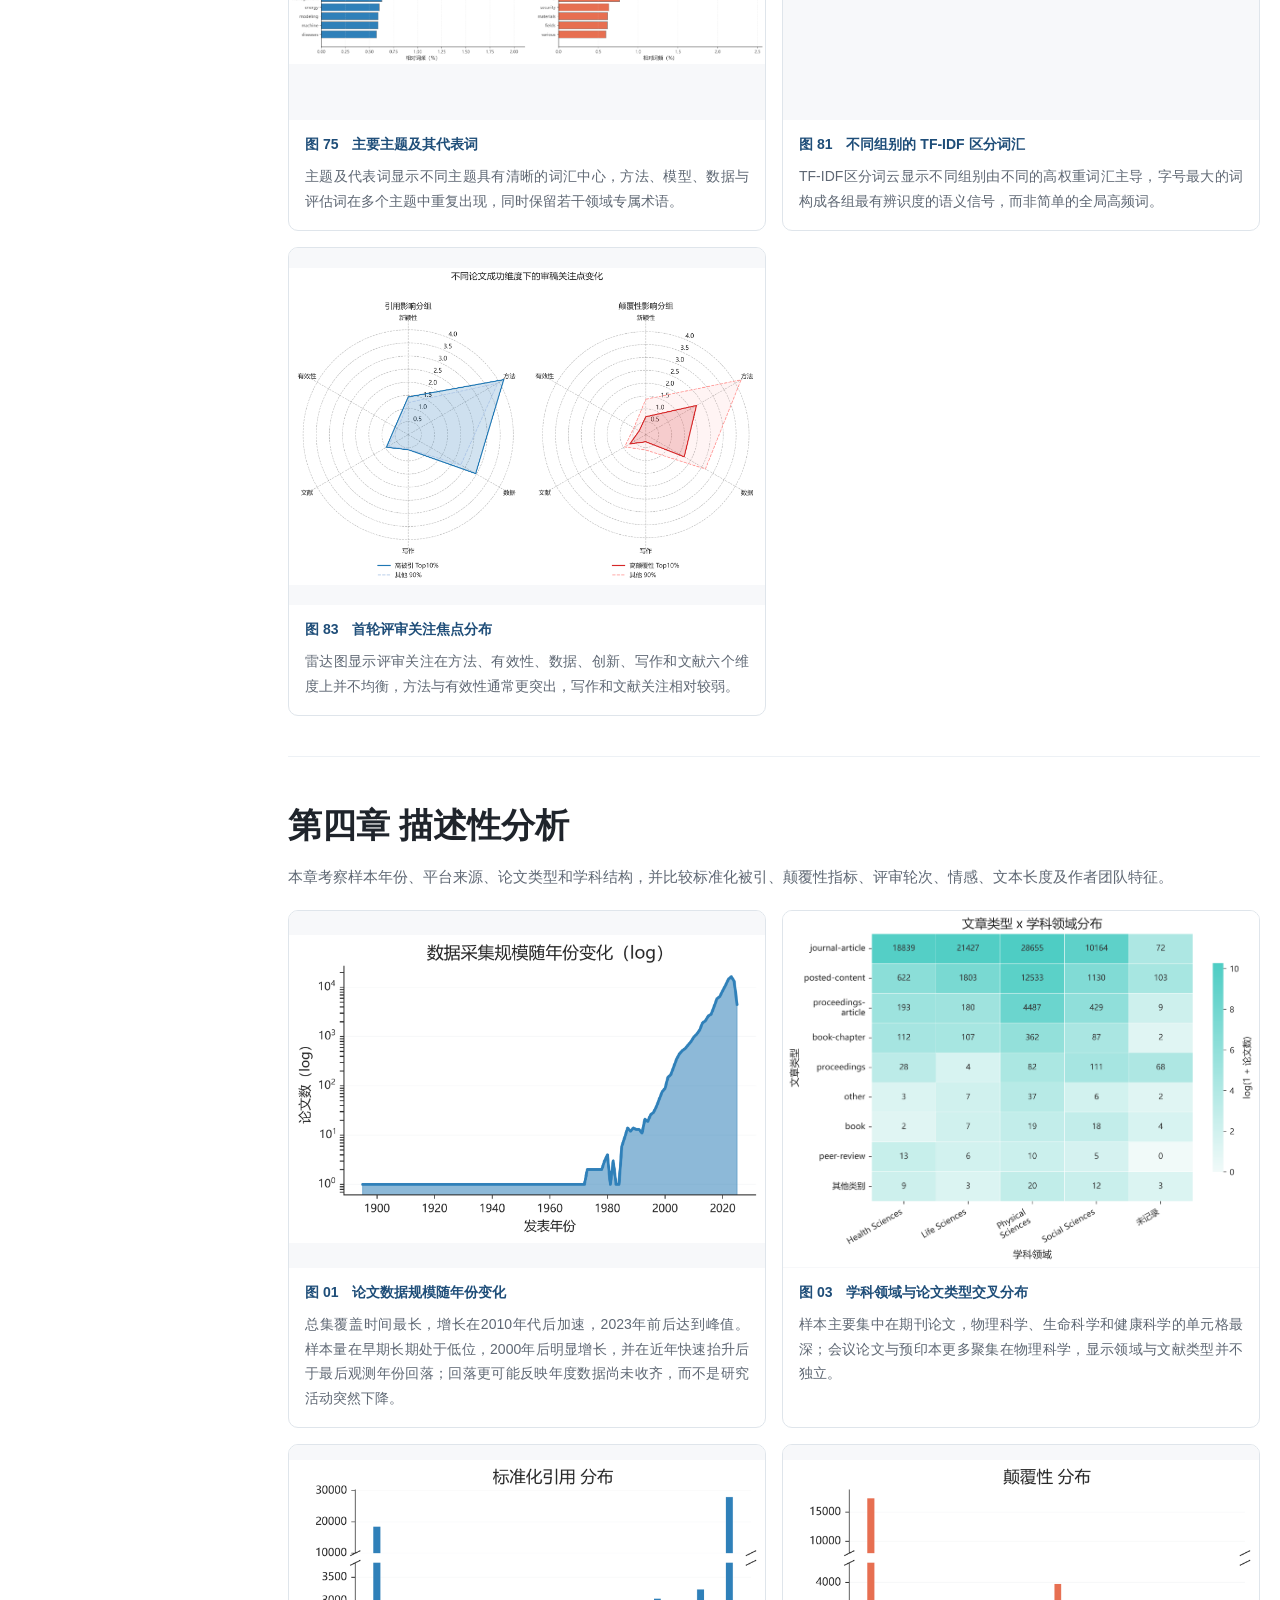
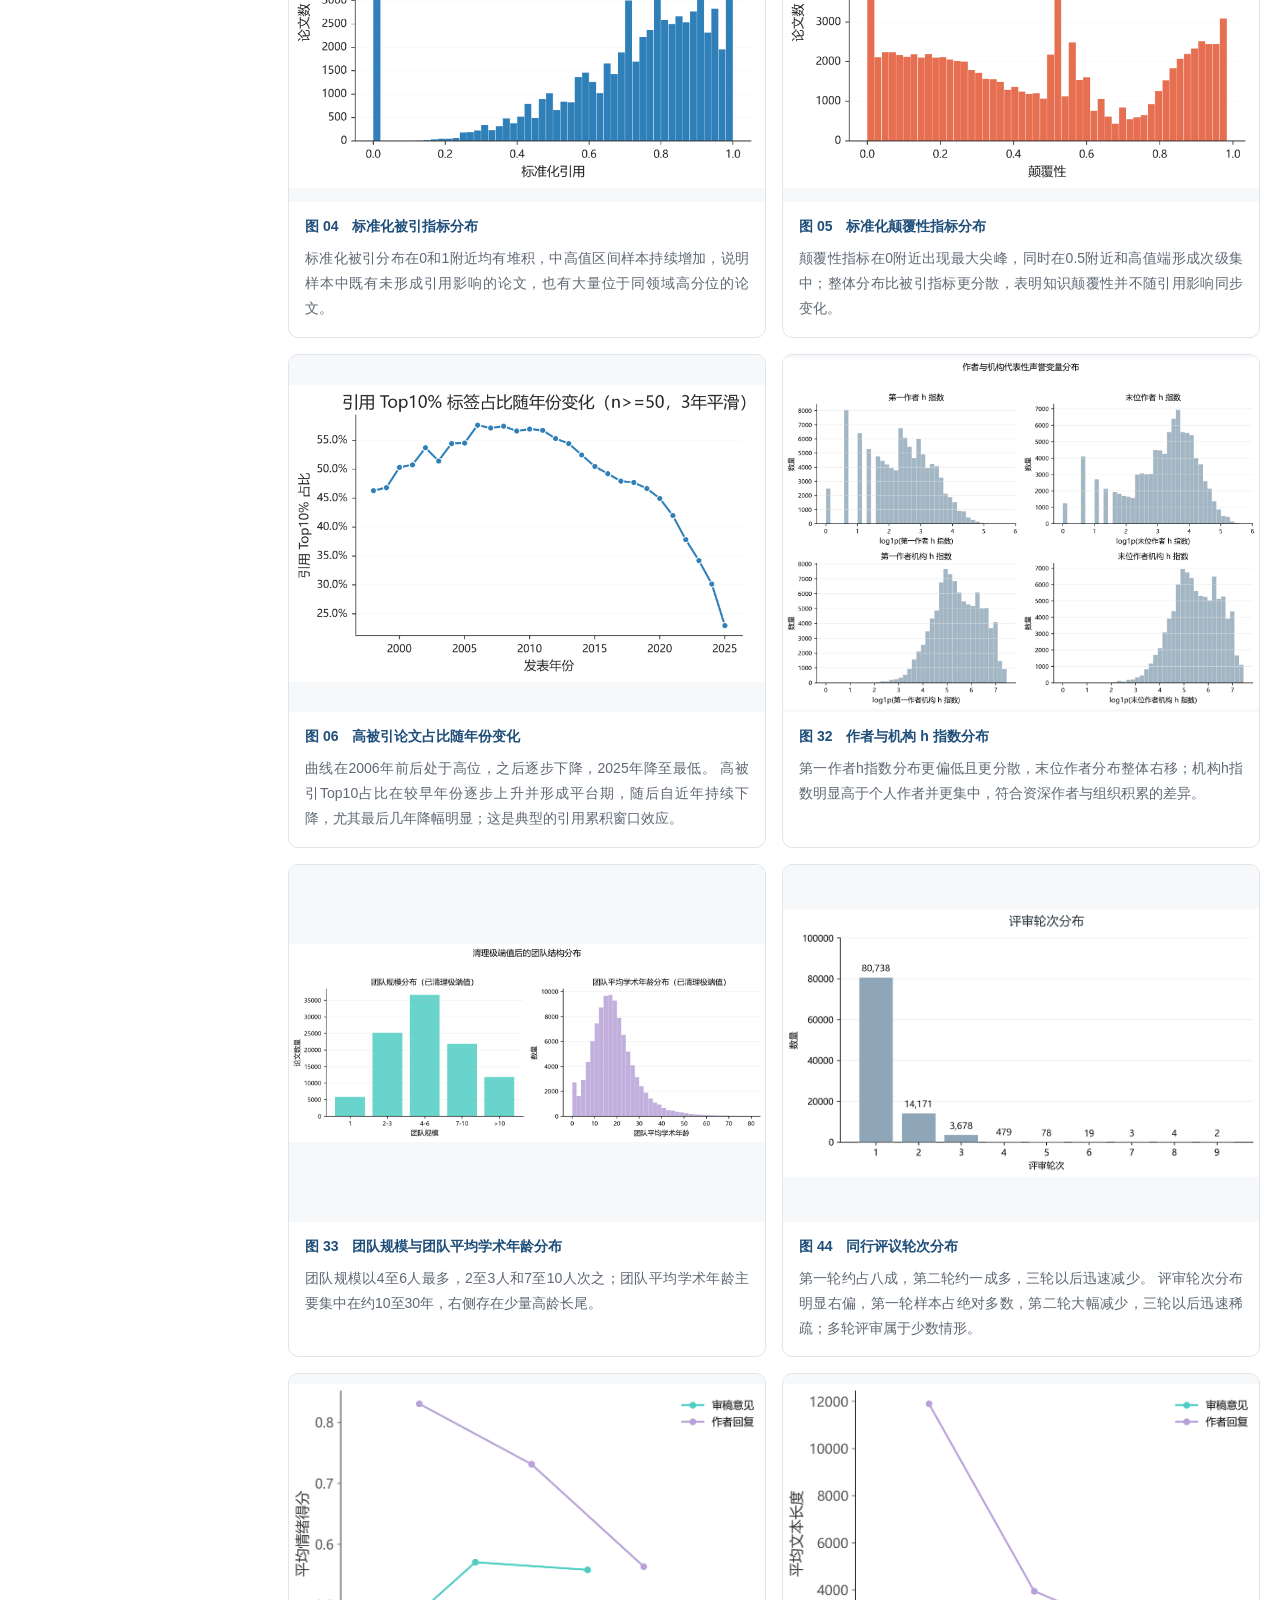
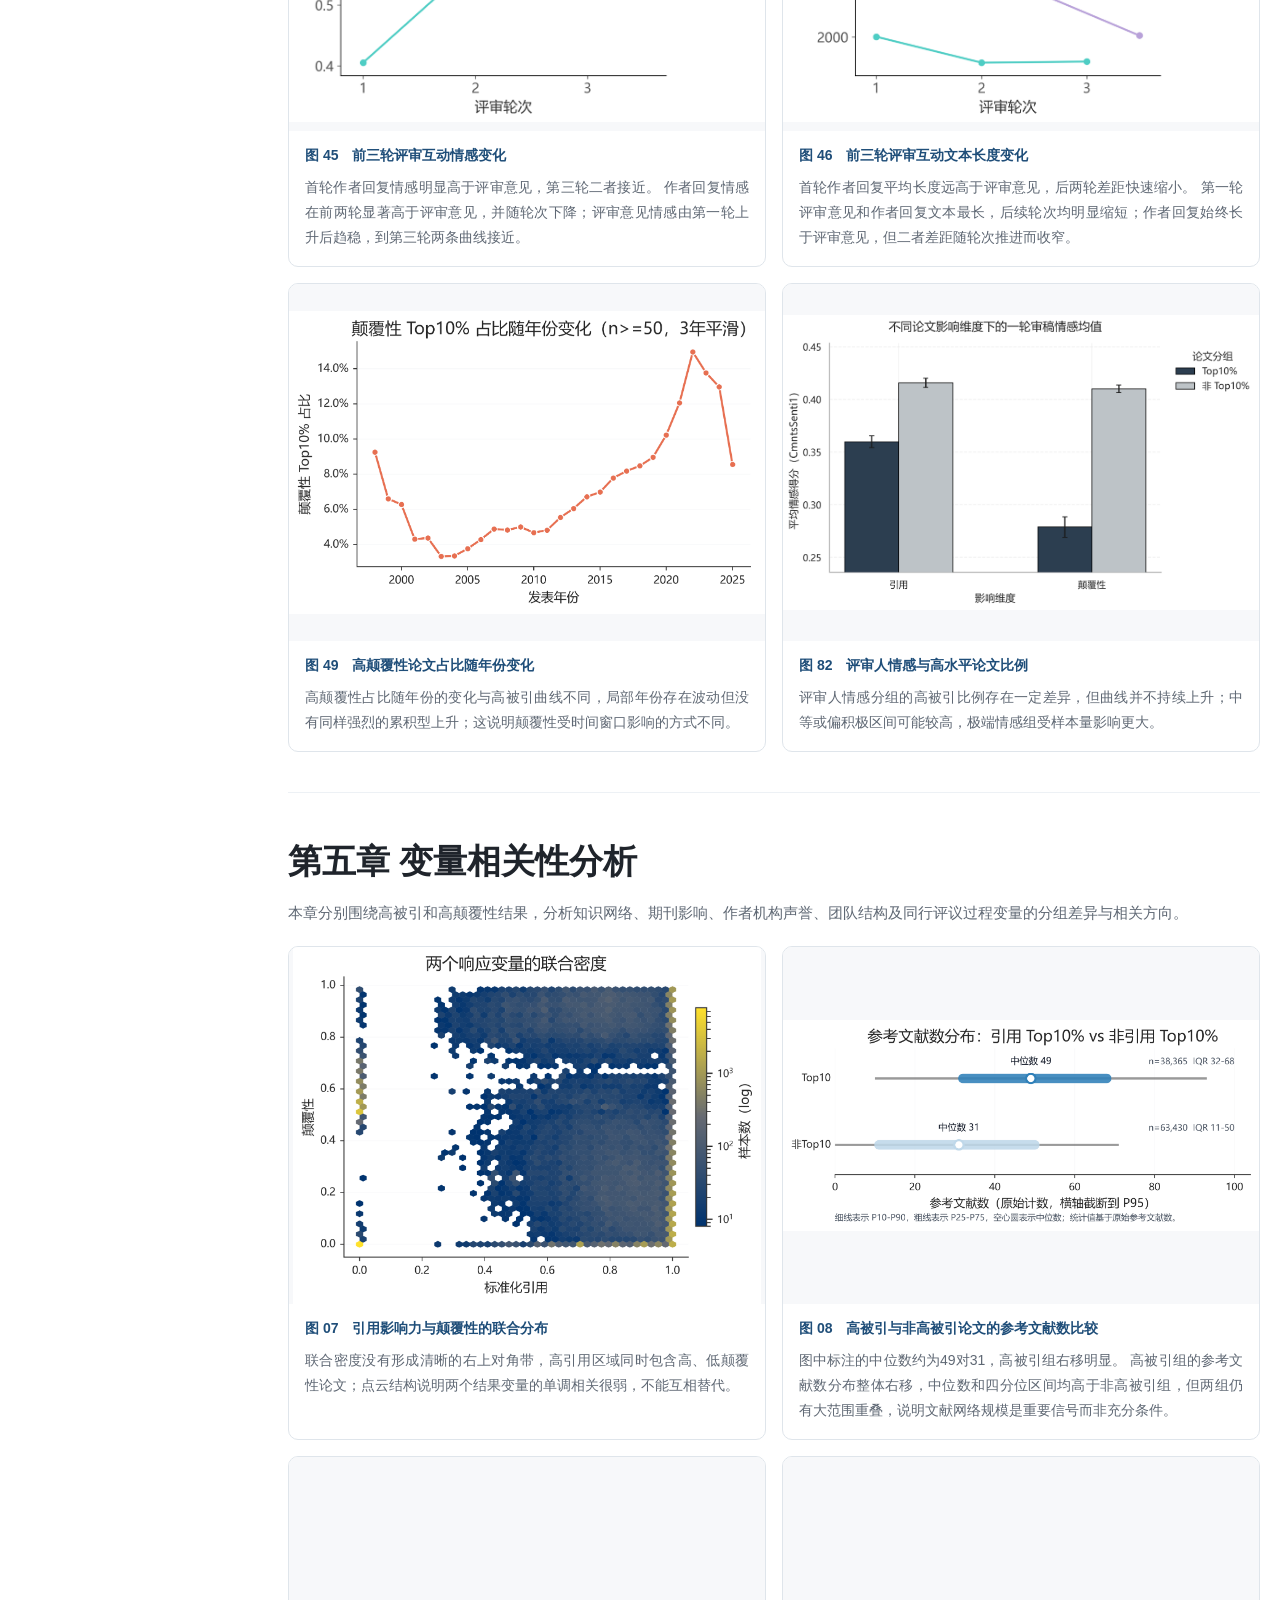
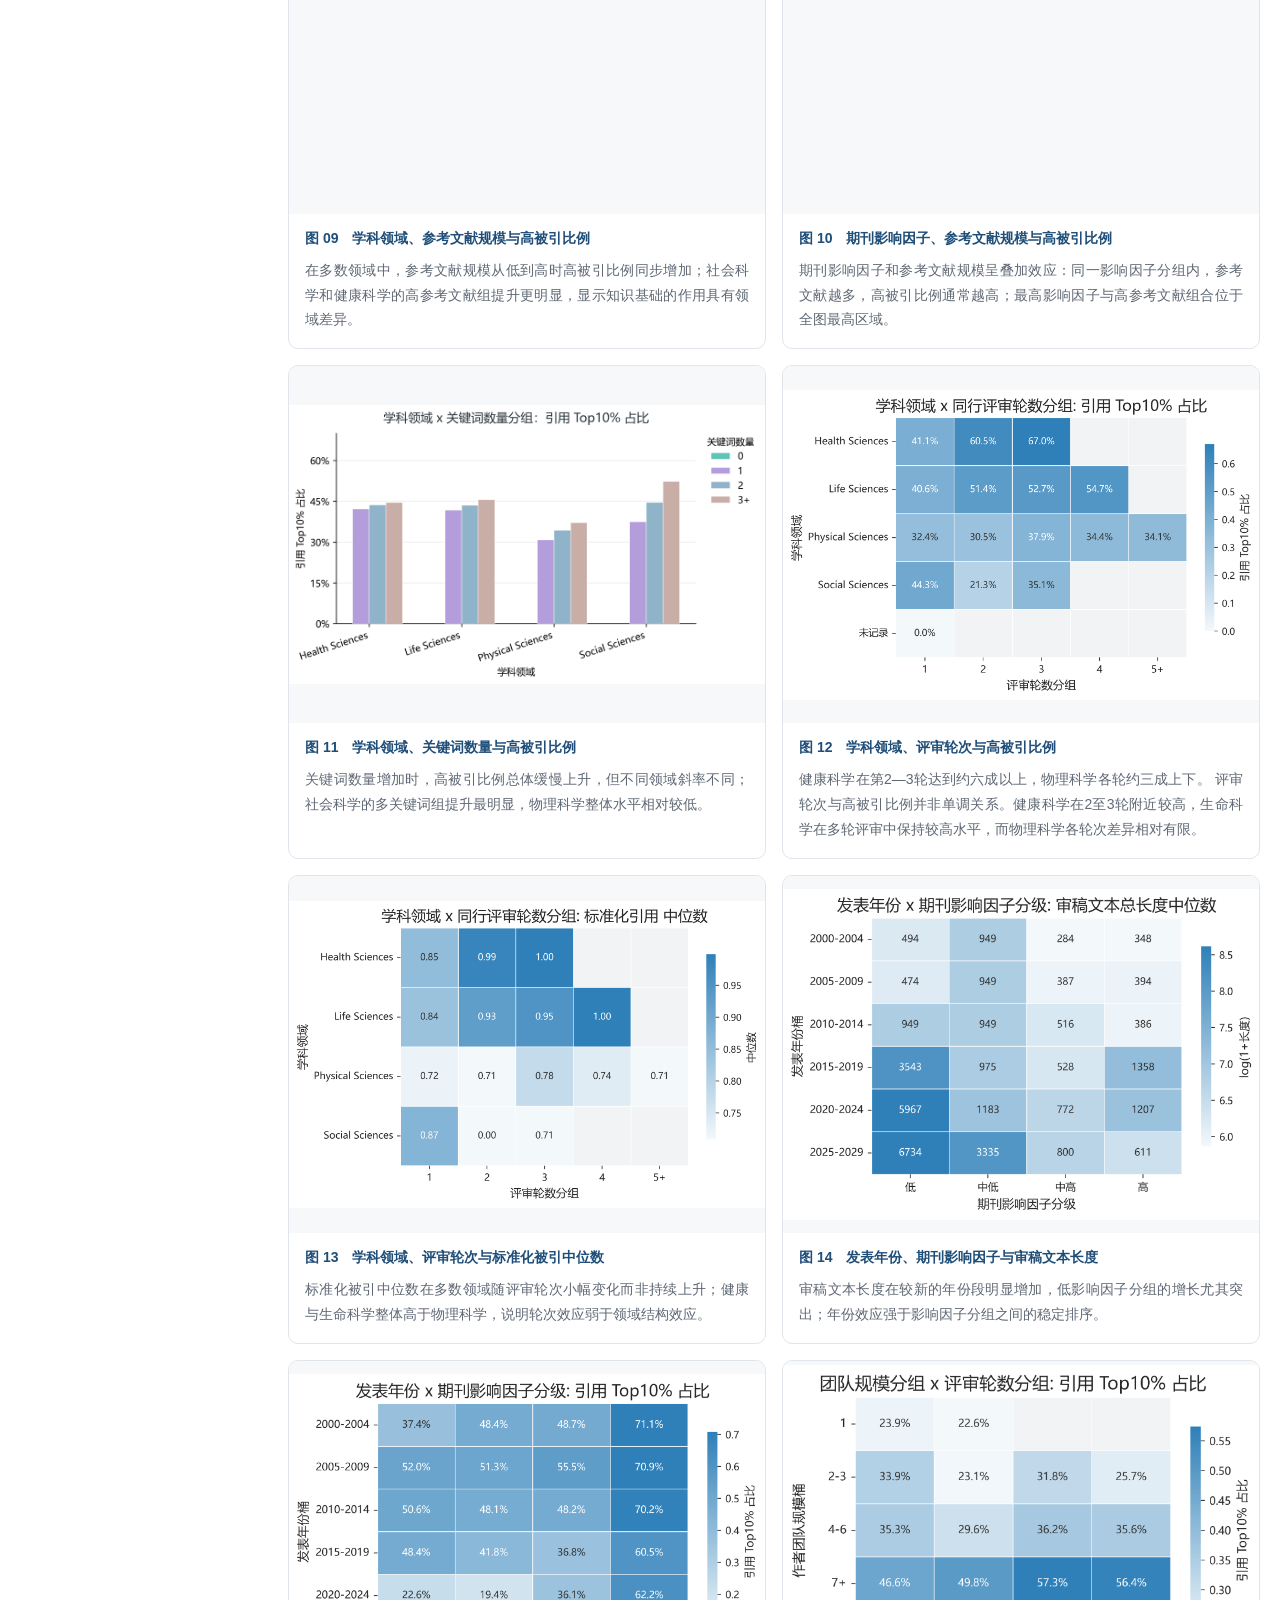
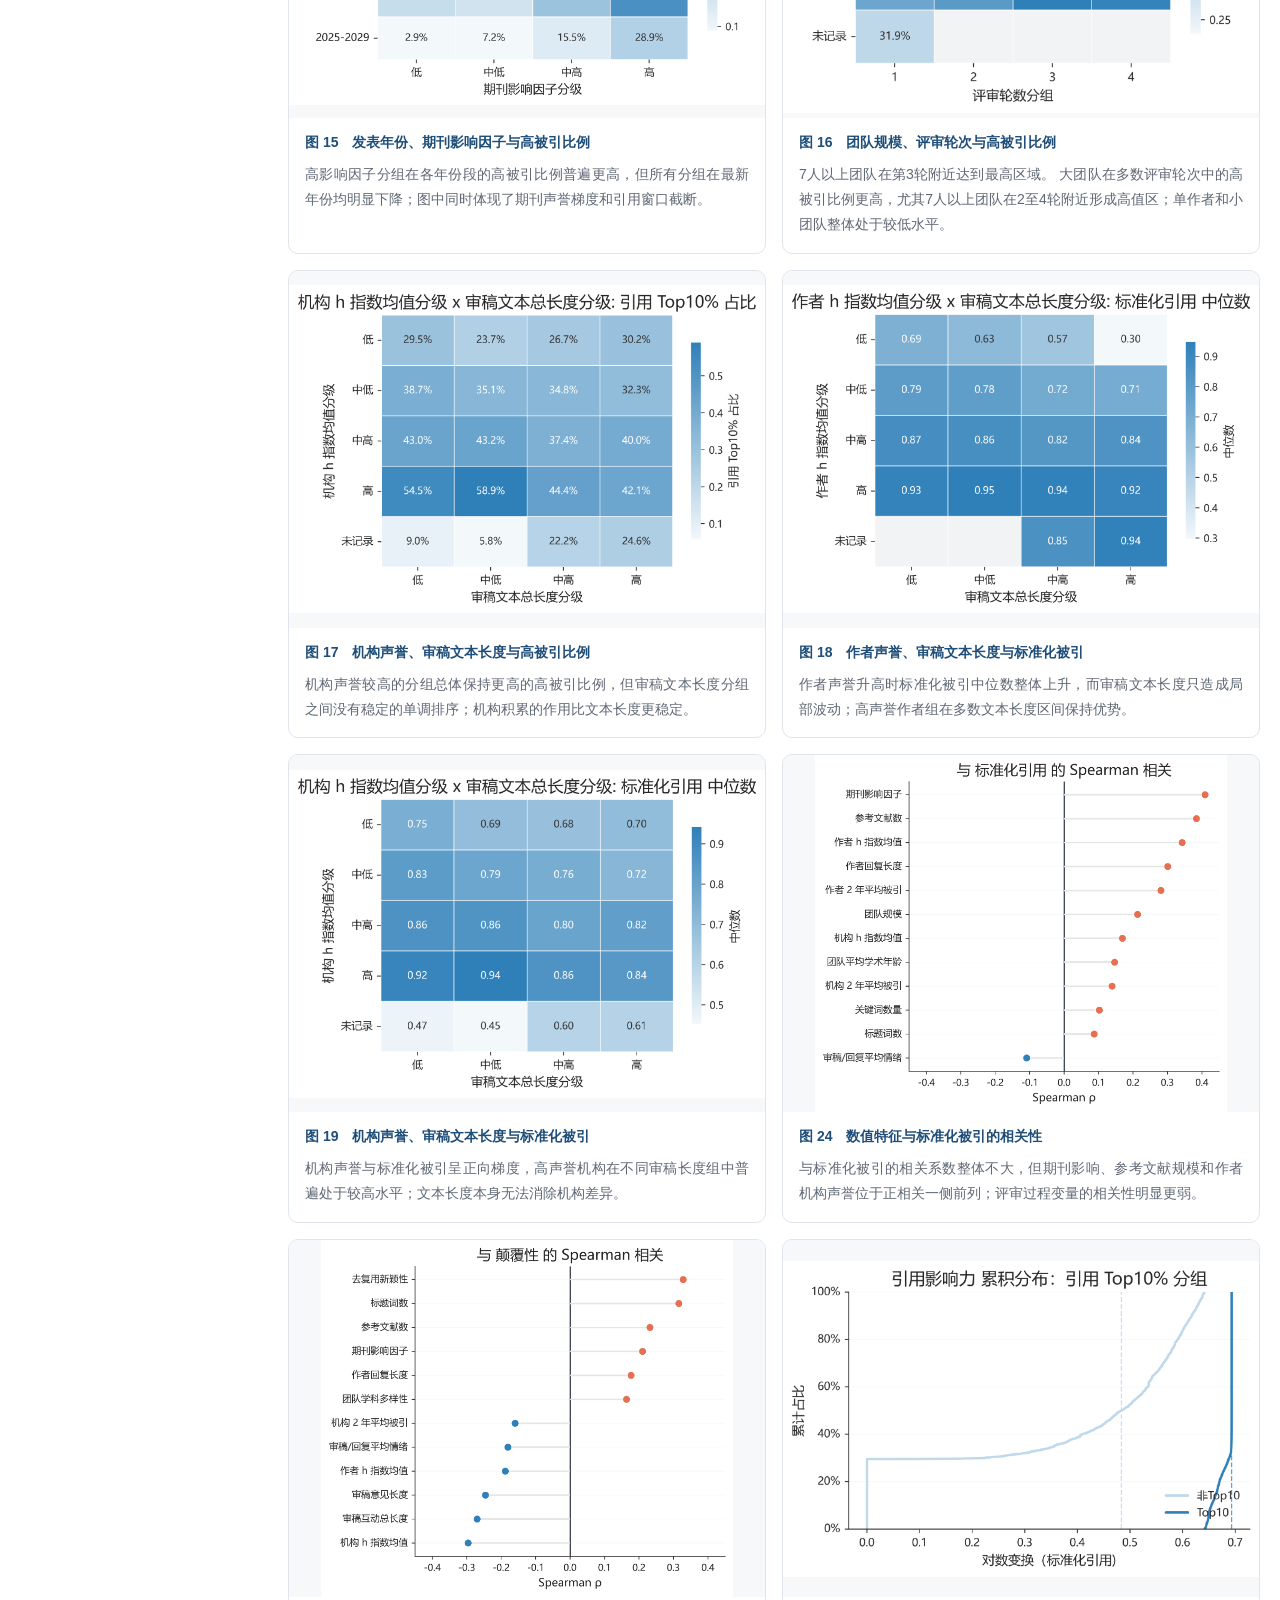
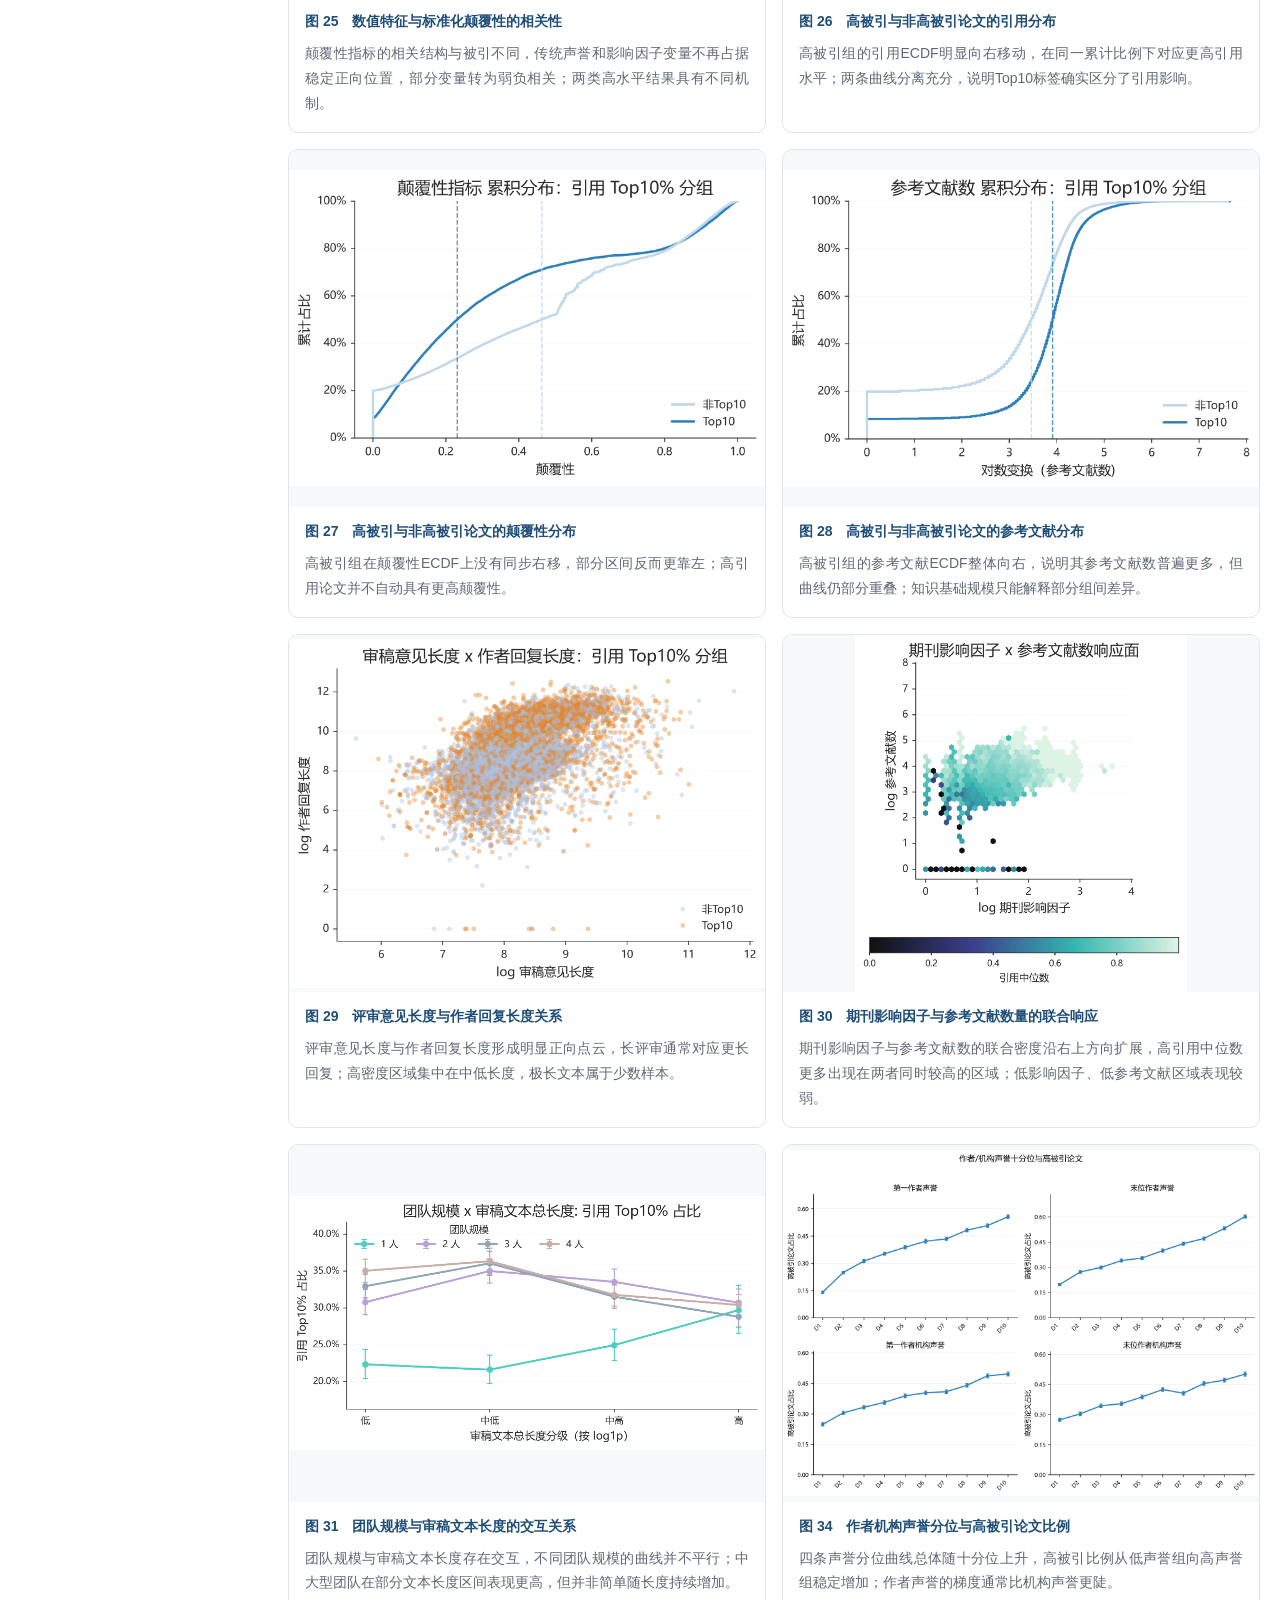
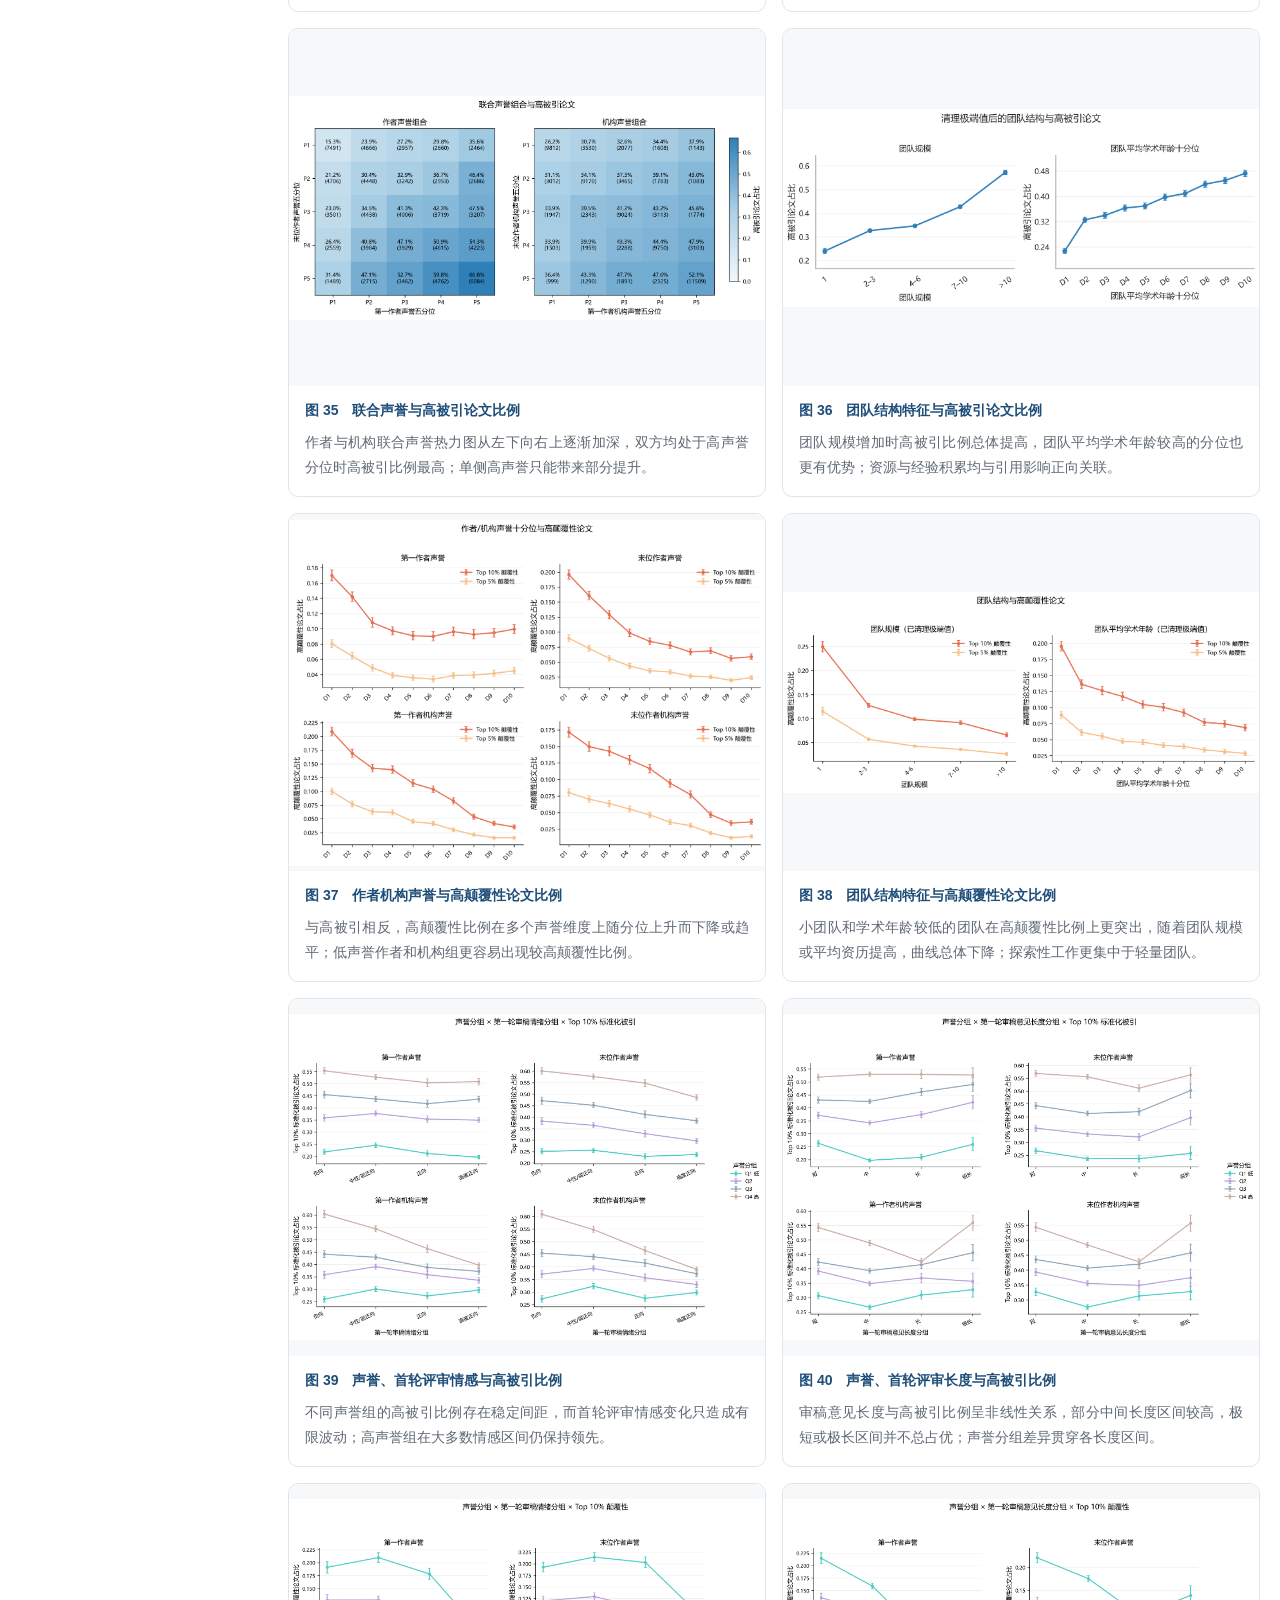
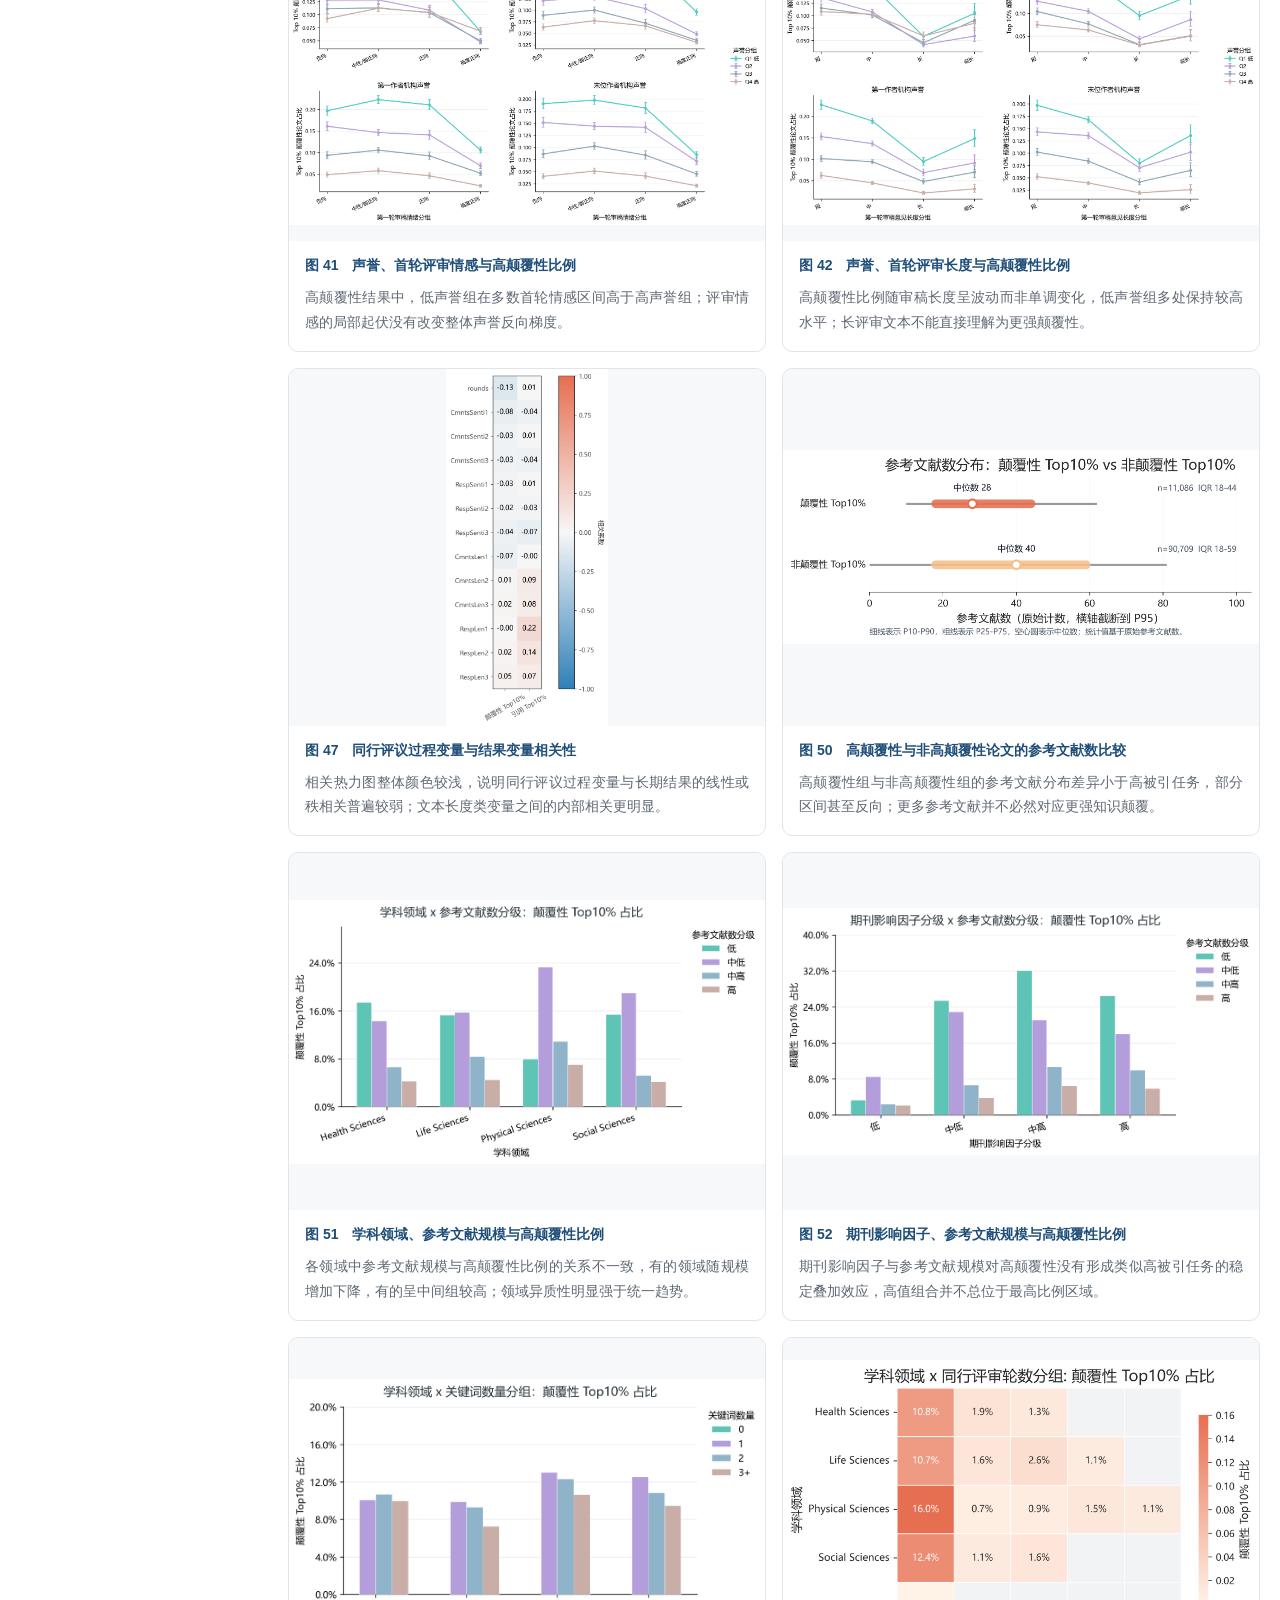
==== commit 598a786a: "在总集页面应用文案清理" ====
--- a/index.html
+++ b/index.html
@@ -1 +1 @@
-<!doctype html><html lang="zh-CN"><head><meta charset="utf-8"><meta name="viewport" content="width=device-width,initial-scale=1"><link rel="stylesheet" href="site.css"><link rel="stylesheet" href="visual-overrides.css"></head><body data-dataset="overall"><script src="site.js"></script><script src="visual-descriptions.js"></script></body></html>+<!doctype html><html lang="zh-CN"><head><meta charset="utf-8"><meta name="viewport" content="width=device-width,initial-scale=1"><link rel="stylesheet" href="site.css"><link rel="stylesheet" href="visual-overrides.css"></head><body data-dataset="overall"><script src="site.js"></script><script src="visual-descriptions.js"></script><script src="copy-cleanup.js"></script></body></html>
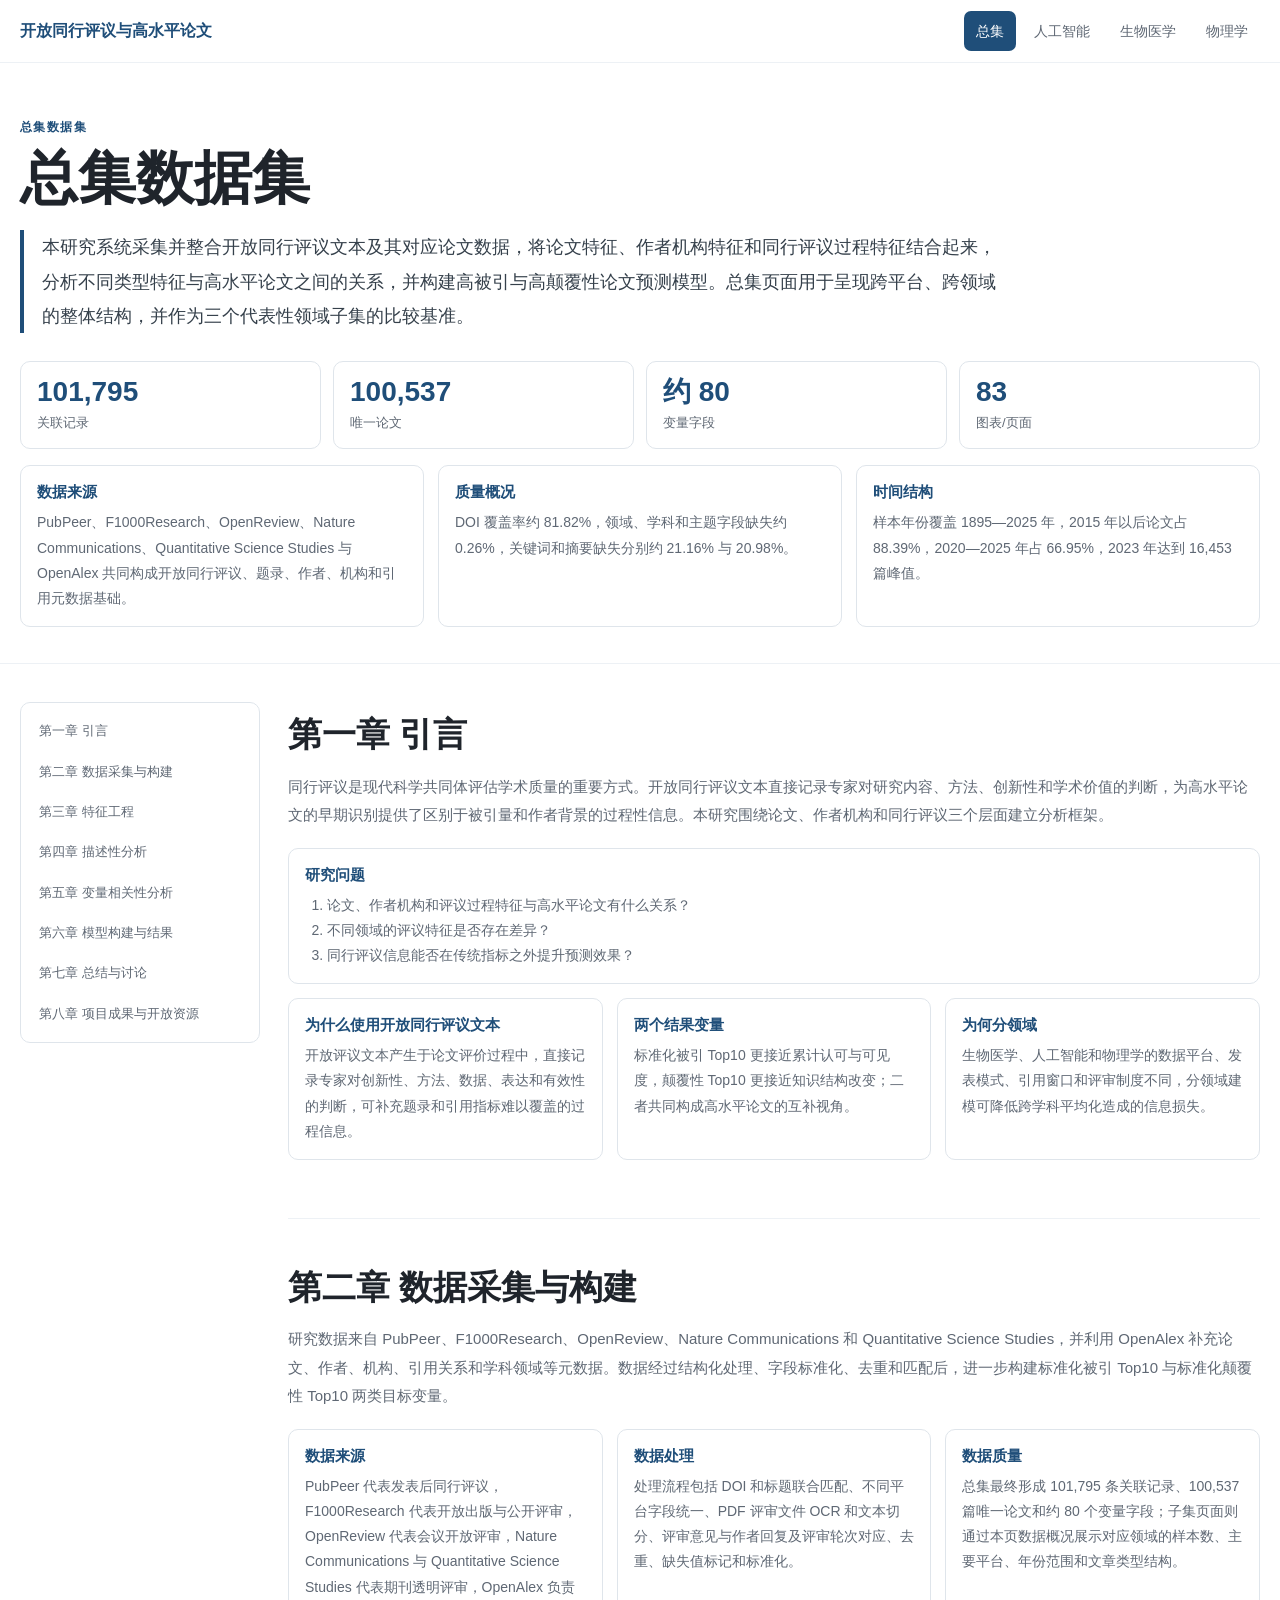
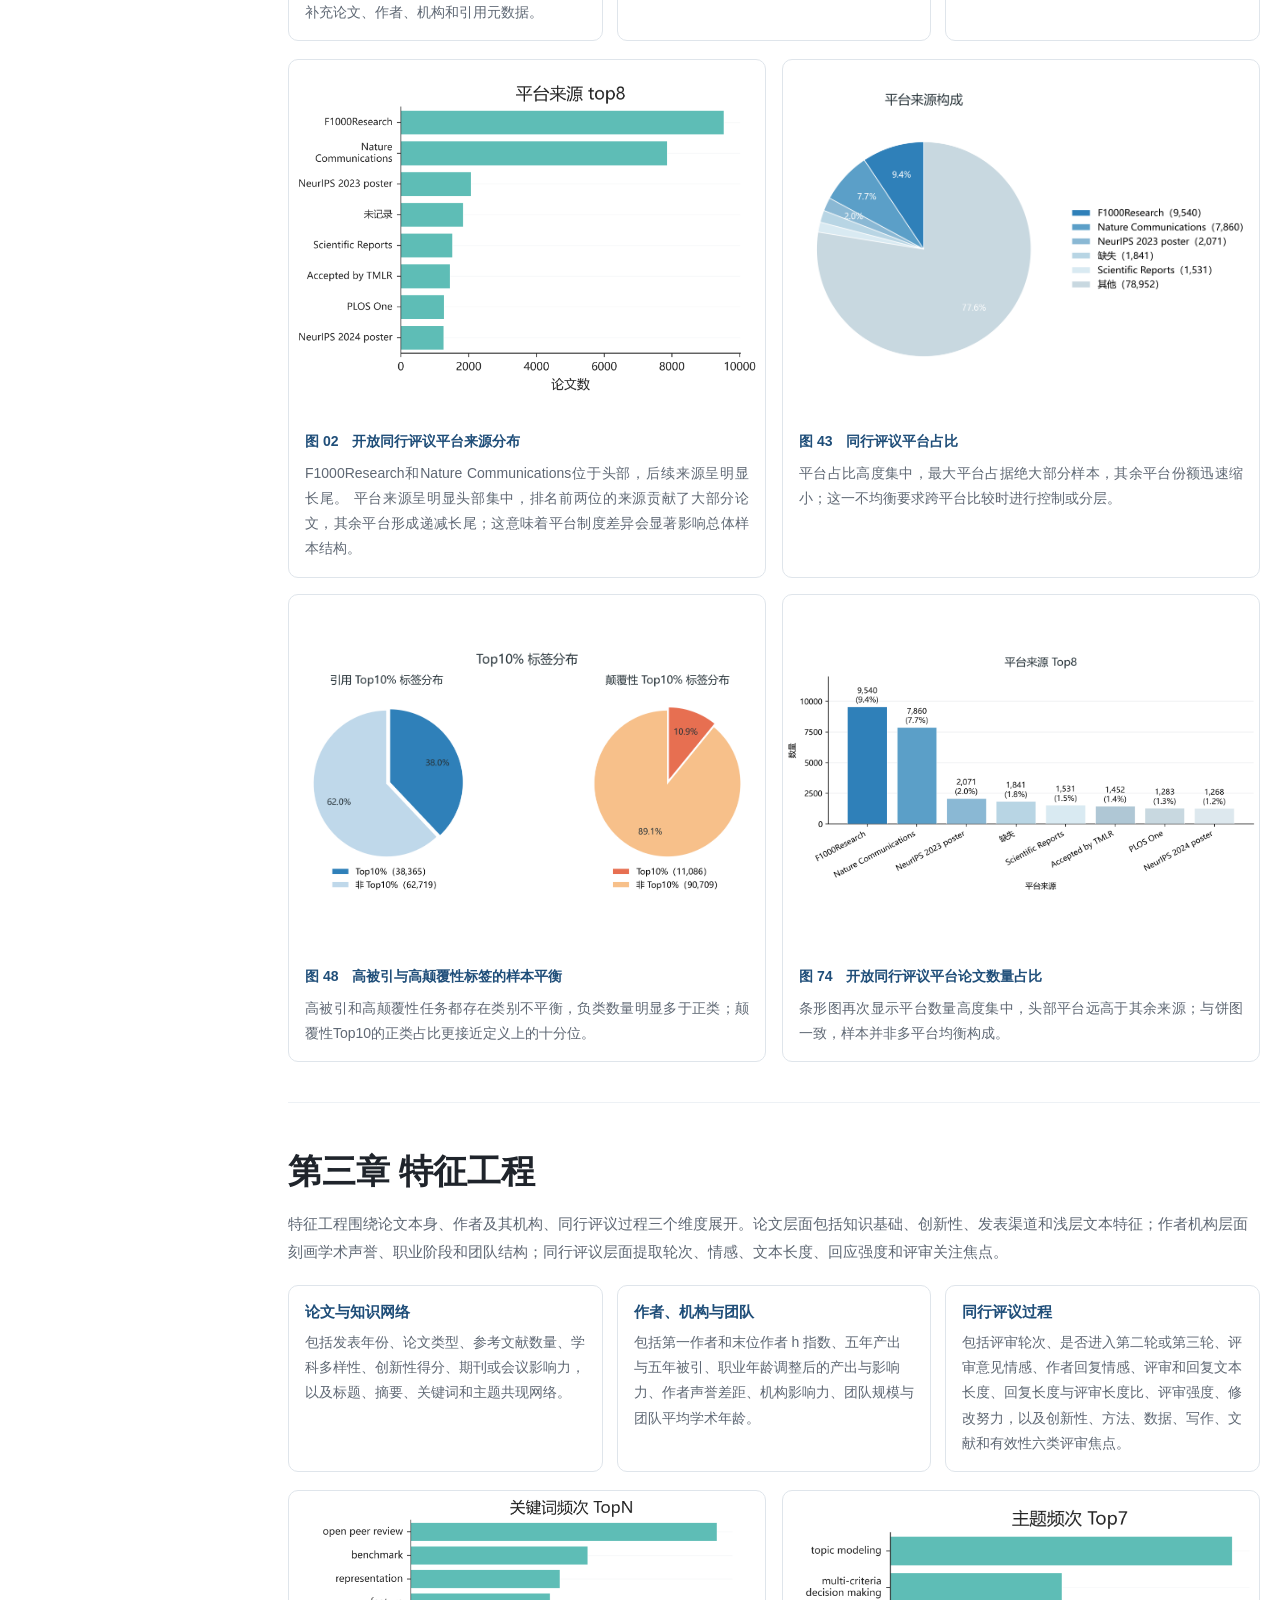
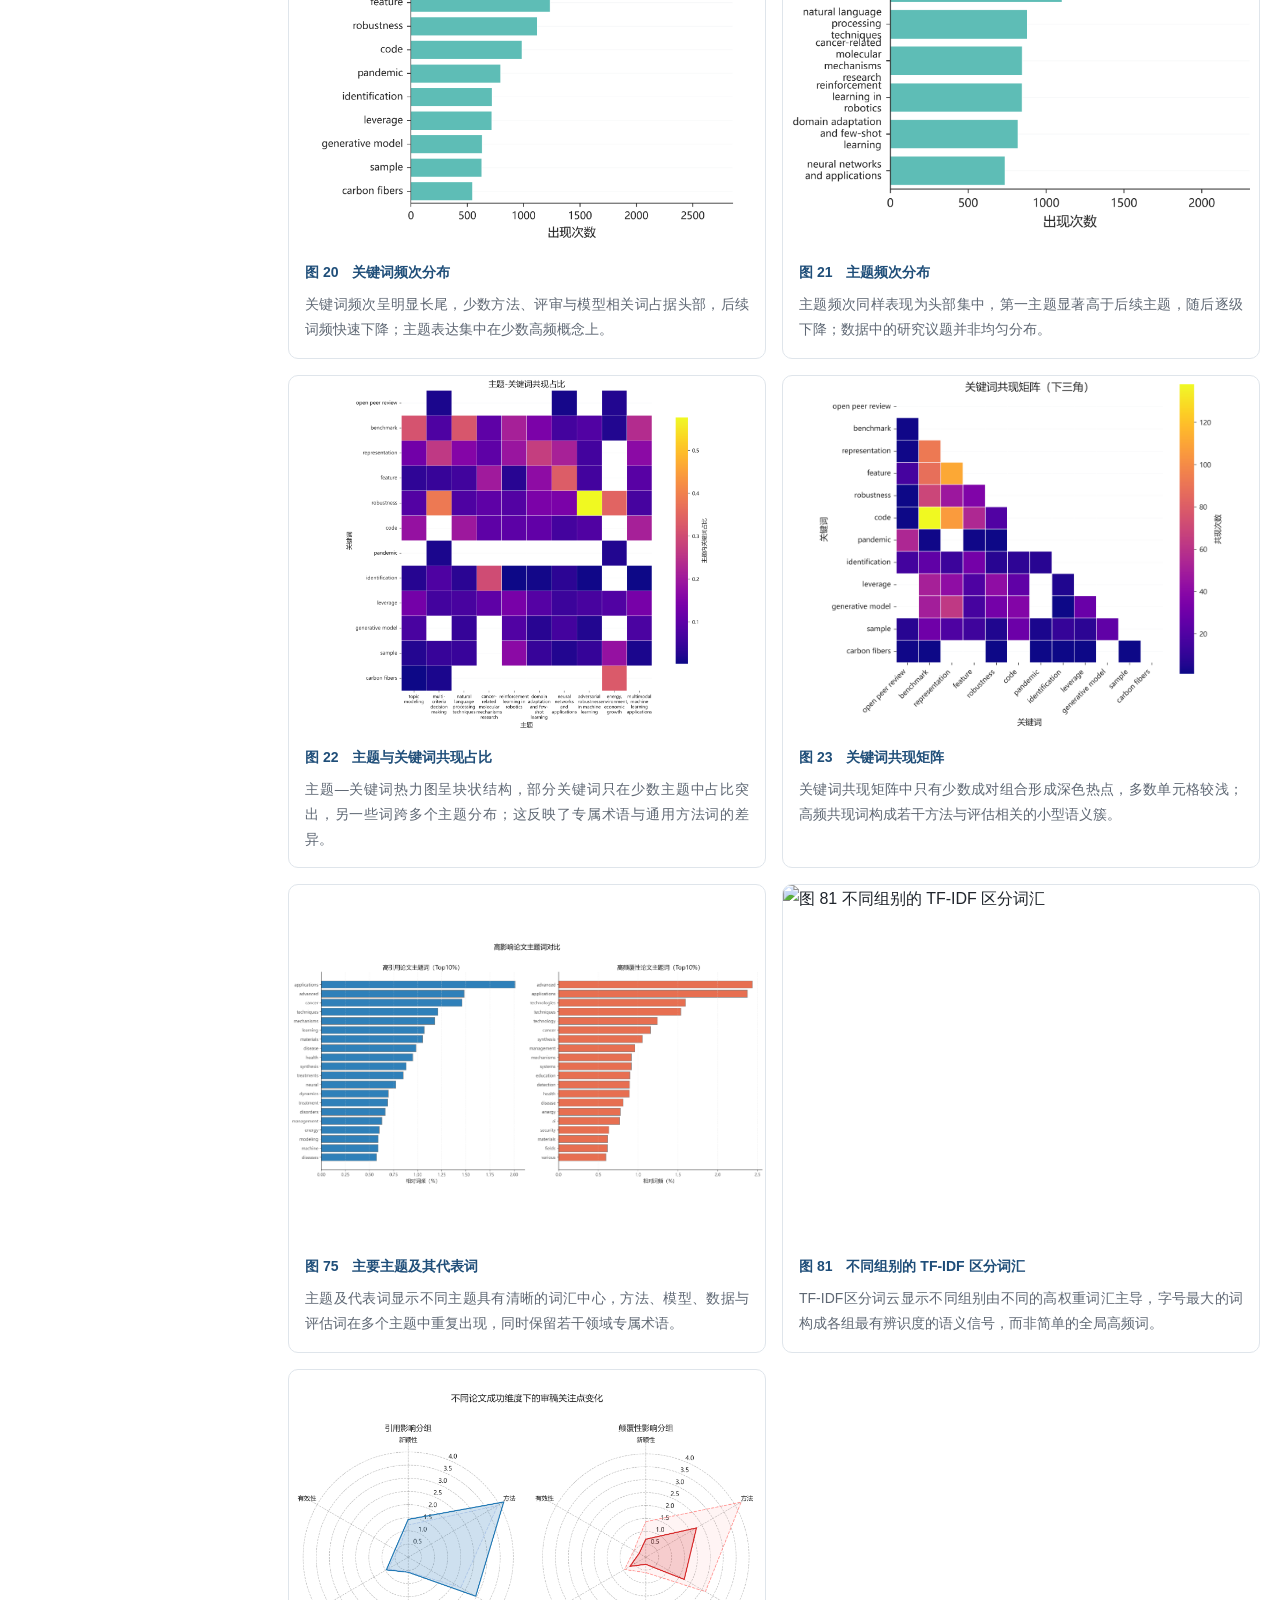
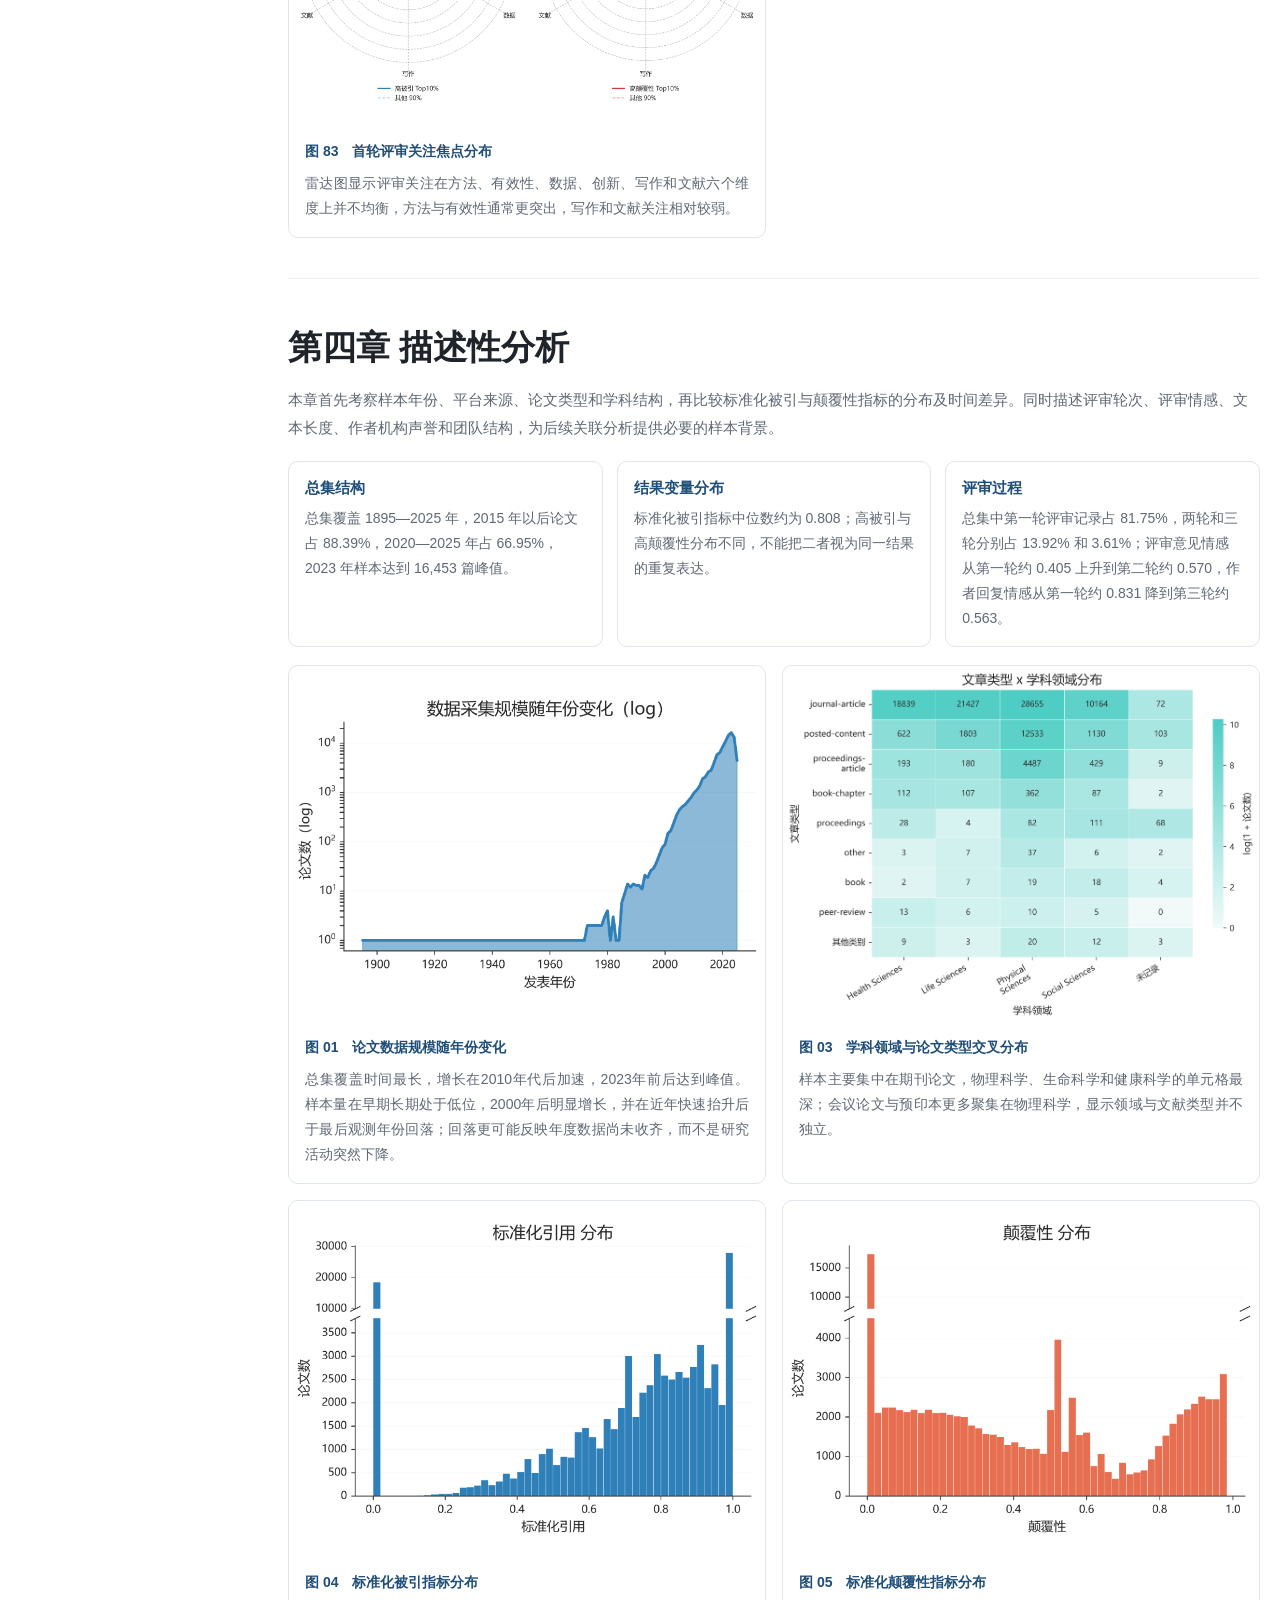
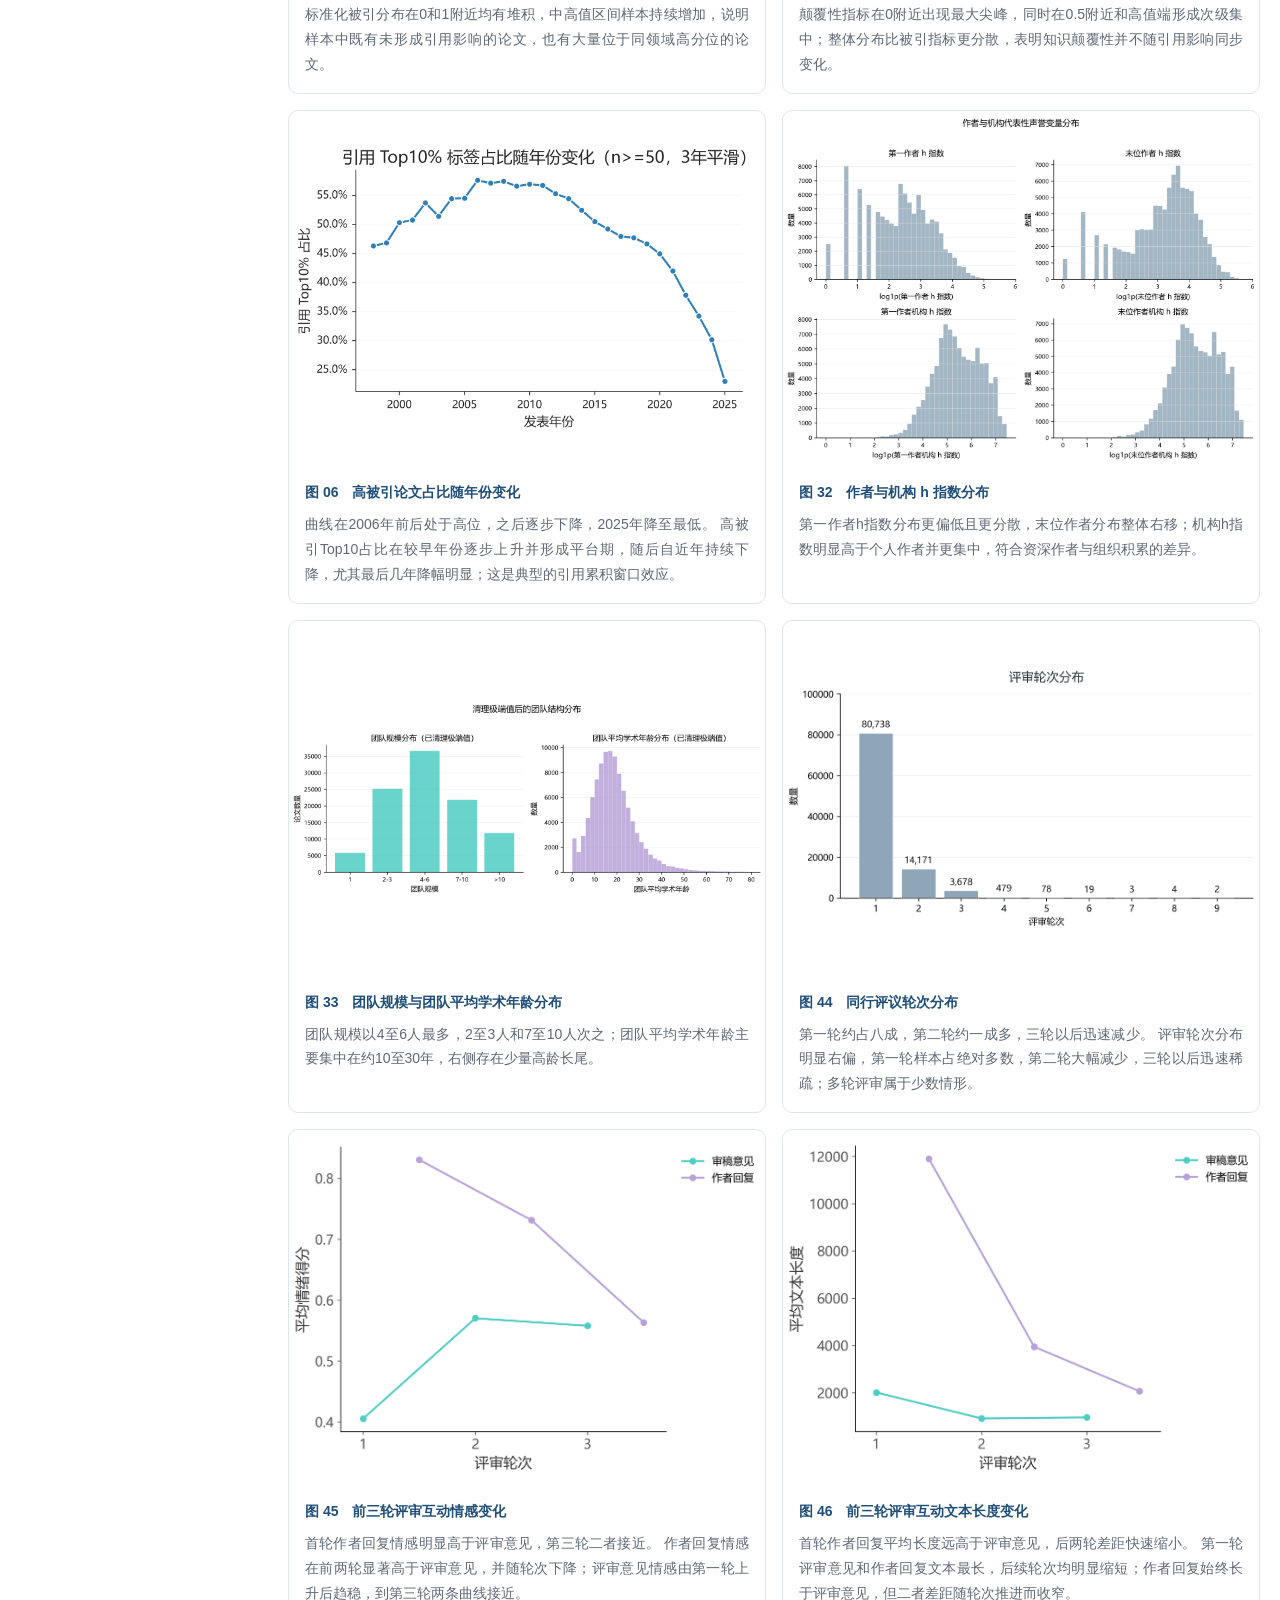
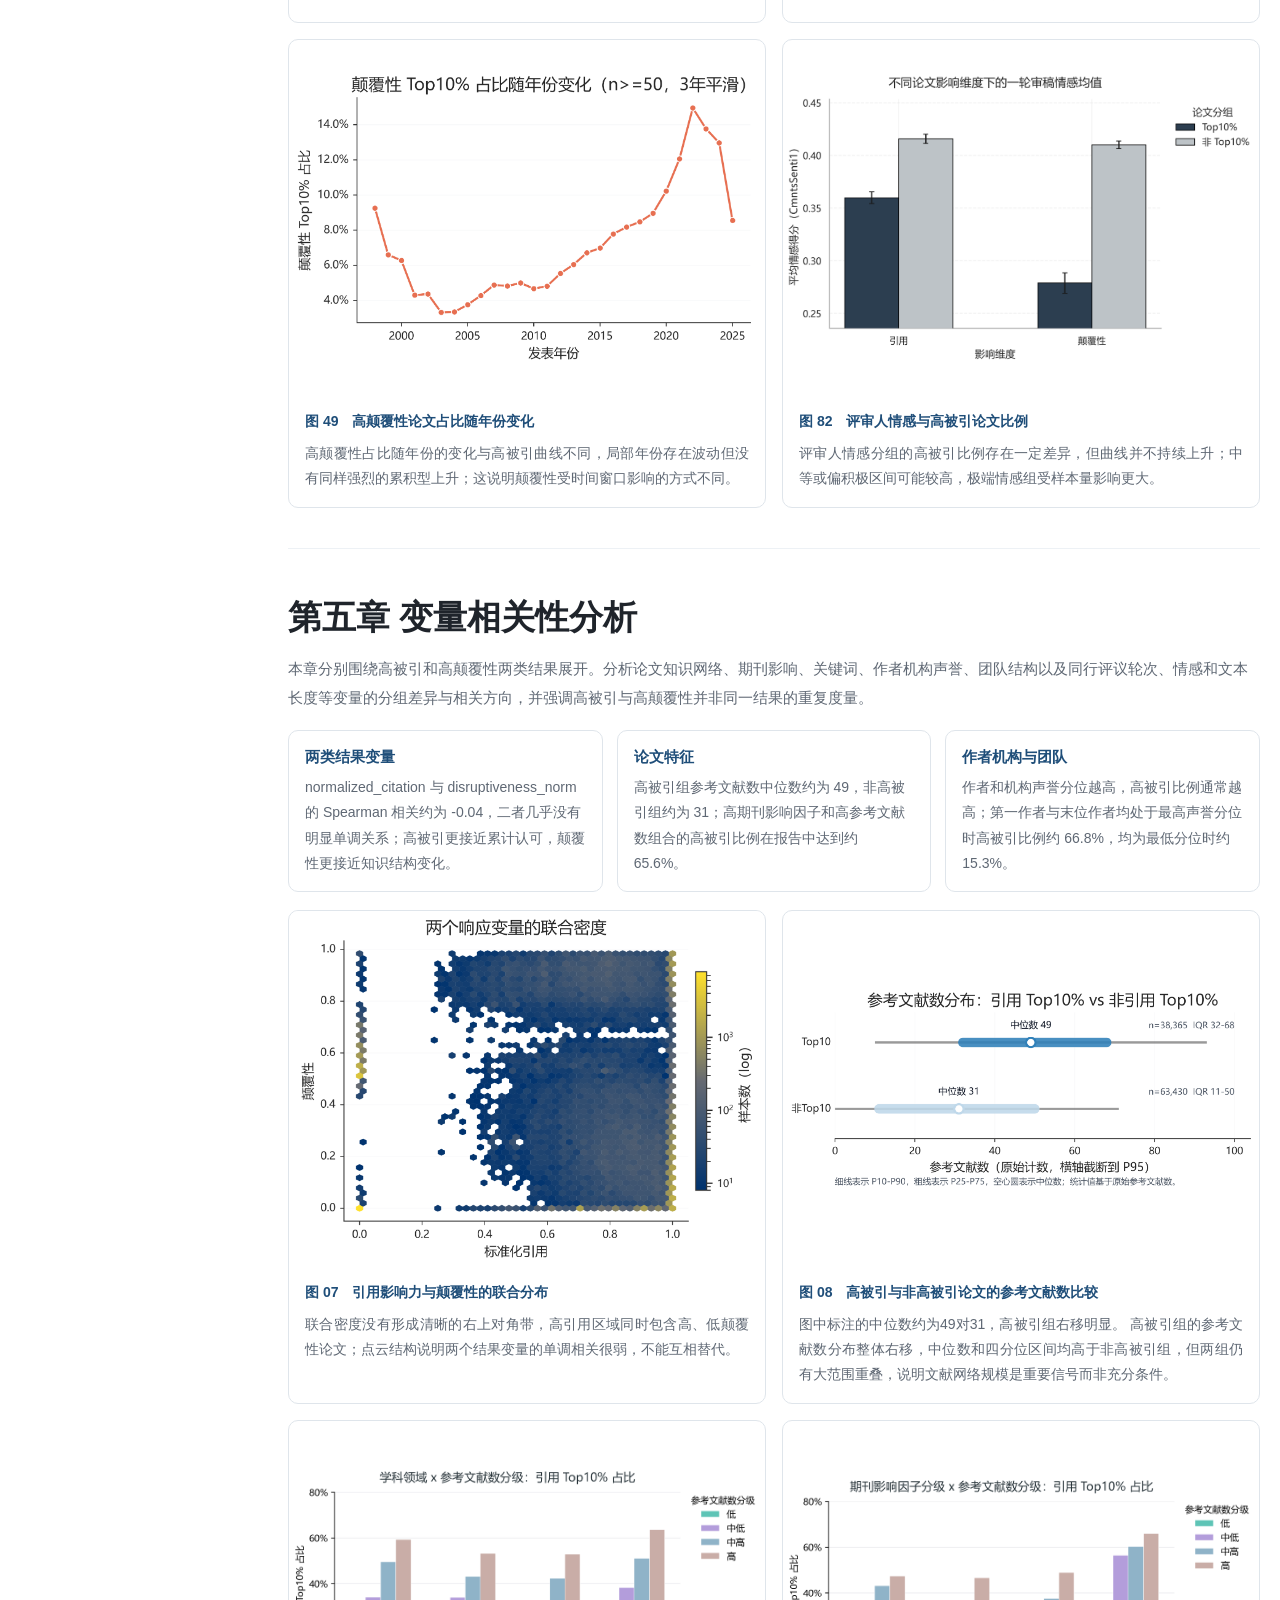
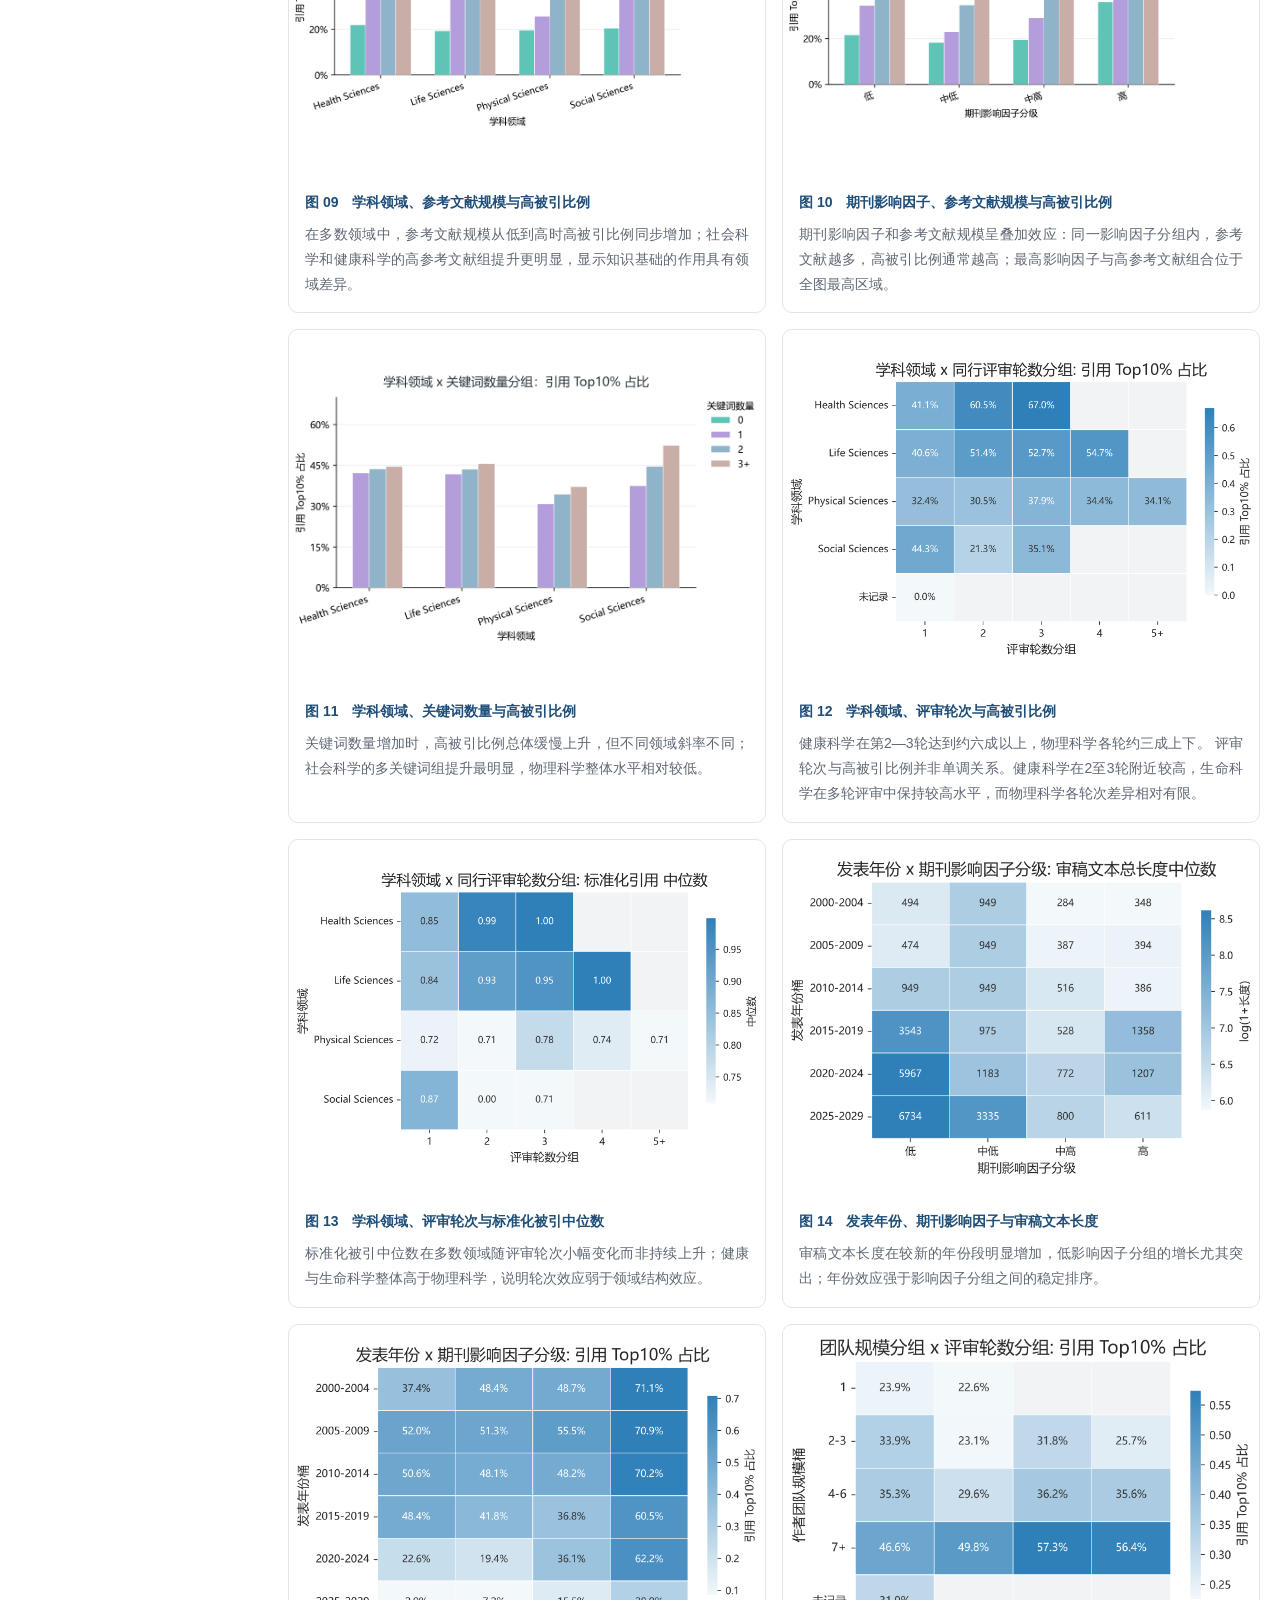
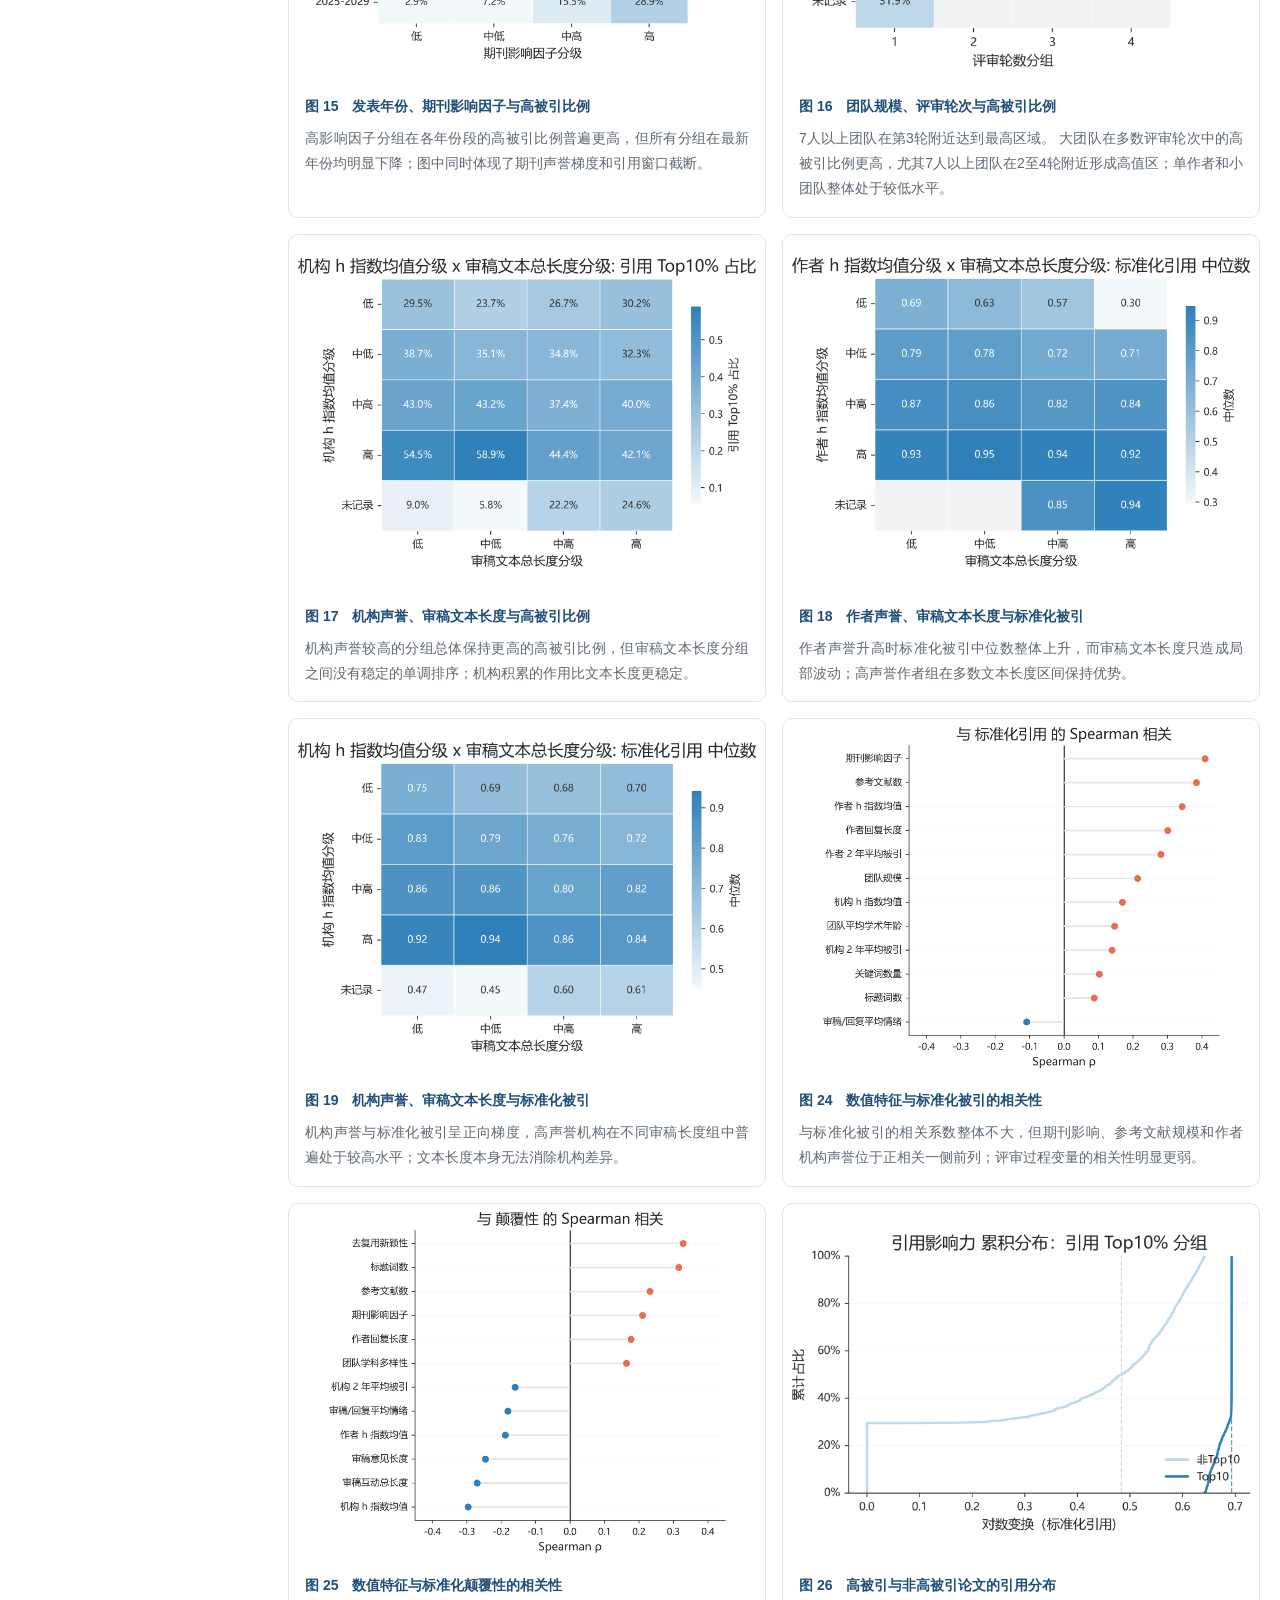
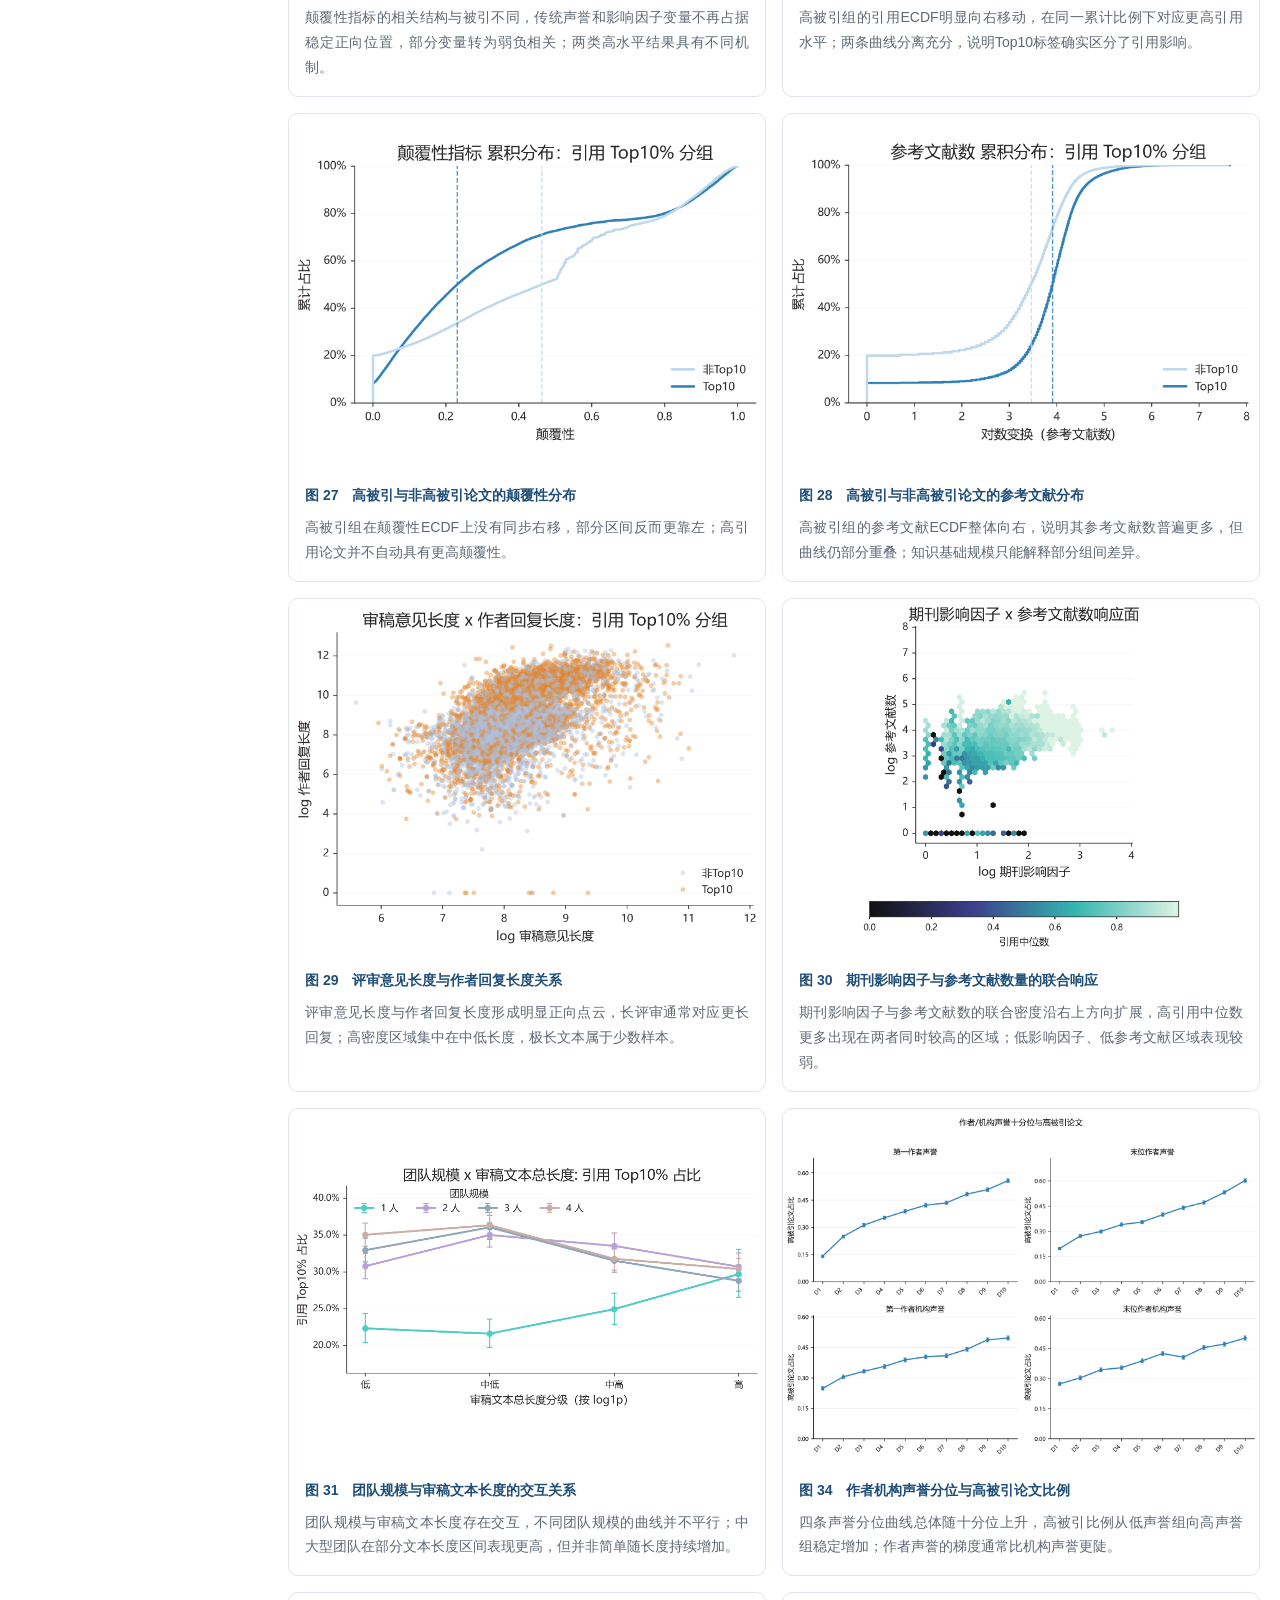
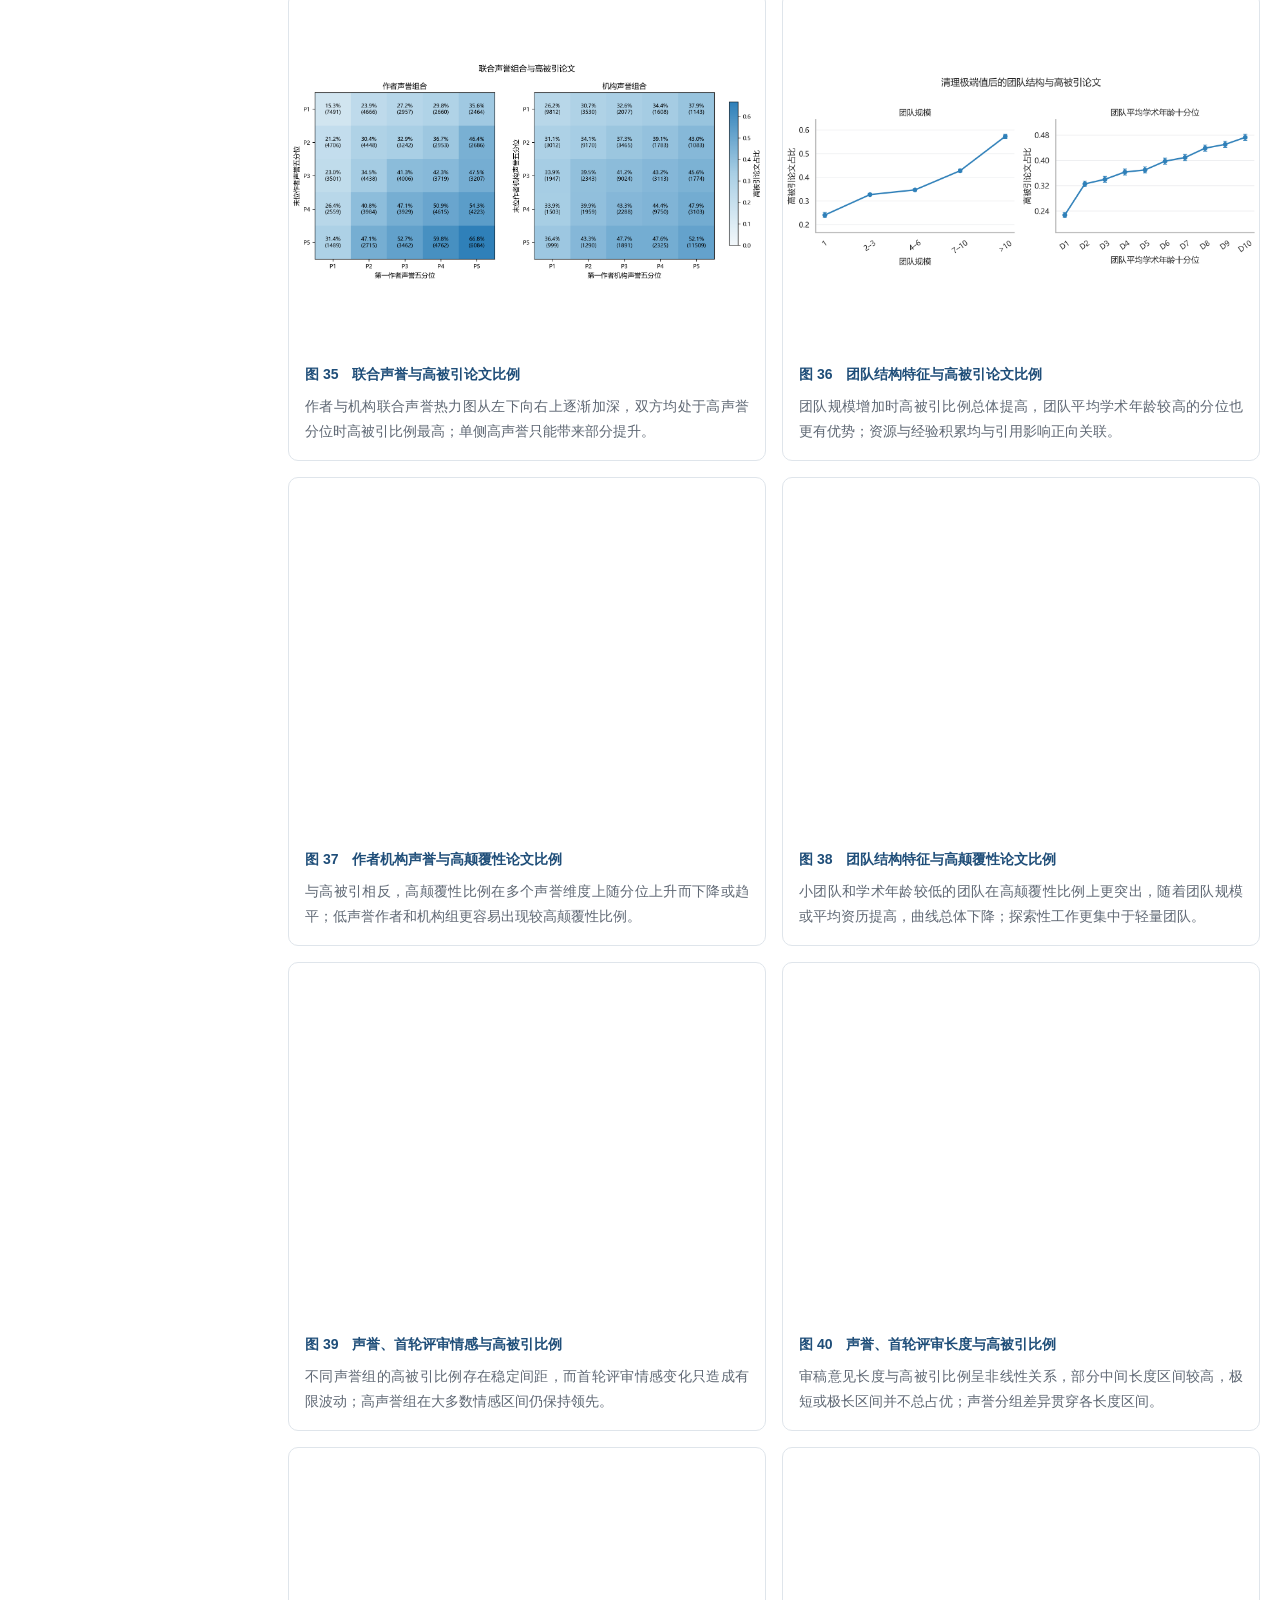
==== commit 7d4b3d47: "Add report narrative to four-page site" ====
--- a/index.html
+++ b/index.html
@@ -1 +1 @@
-<!doctype html><html lang="zh-CN"><head><meta charset="utf-8"><meta name="viewport" content="width=device-width,initial-scale=1"><link rel="stylesheet" href="site.css"><link rel="stylesheet" href="visual-overrides.css"></head><body data-dataset="overall"><script src="site.js"></script><script src="visual-descriptions.js"></script><script src="copy-cleanup.js"></script></body></html>+<!doctype html><html lang="zh-CN"><head><meta charset="utf-8"><meta name="viewport" content="width=device-width,initial-scale=1"><link rel="icon" href="data:,"><link rel="stylesheet" href="site.css"><link rel="stylesheet" href="visual-overrides.css"></head><body data-dataset="overall"><script src="site.js"></script><script src="visual-descriptions.js"></script><script src="copy-cleanup.js"></script></body></html>
--- a/site.css
+++ b/site.css
@@ -1 +1 @@
-:root{--bg:#fff;--tint:#f7f8fa;--line:#dfe5eb;--line2:#edf1f5;--text:#1f242b;--muted:#5f6874;--blue:#1f4e79;--teal:#3e6f5a}*{box-sizing:border-box}html{scroll-behavior:smooth}body{margin:0;color:var(--text);background:var(--bg);font-family:-apple-system,BlinkMacSystemFont,"Segoe UI","Noto Sans SC","Microsoft YaHei",sans-serif;line-height:1.72}a{text-decoration:none;color:inherit}img{display:block;max-width:100%}.shell{width:min(1240px,calc(100vw - 40px));margin:auto}.header{position:sticky;top:0;z-index:20;background:rgba(255,255,255,.96);border-bottom:1px solid var(--line2);backdrop-filter:blur(8px)}.nav{min-height:62px;display:flex;align-items:center;justify-content:space-between;gap:20px}.brand{font-weight:800;color:var(--blue)}.dataset-nav{display:flex;gap:6px;flex-wrap:wrap}.dataset-nav a{padding:8px 12px;border-radius:7px;color:var(--muted);font-size:14px}.dataset-nav a:hover,.dataset-nav a.active{background:var(--blue);color:#fff}.hero{padding:54px 0 36px;border-bottom:1px solid var(--line2)}.eyebrow{font-size:12px;letter-spacing:.12em;text-transform:uppercase;color:var(--blue);font-weight:800}h1,h2,h3{font-family:Georgia,"Times New Roman","Noto Serif SC",serif}h1{font-size:clamp(36px,5vw,58px);line-height:1.15;margin:8px 0 18px}.lead{max-width:920px;margin:0;border-left:4px solid var(--blue);padding-left:18px;color:#35404b;font-size:18px;line-height:1.9}.layout{display:grid;grid-template-columns:240px minmax(0,1fr);gap:28px;padding:38px 0}.toc{position:sticky;top:82px;align-self:start;border:1px solid var(--line);border-radius:10px;padding:8px;background:#fff}.toc a{display:block;padding:9px 10px;border-radius:6px;color:var(--muted);font-size:13px}.toc a:hover{background:var(--tint);color:var(--blue)}.chapter{padding:0 0 40px;margin-bottom:40px;border-bottom:1px solid var(--line2)}.chapter:last-child{border-bottom:0}.chapter-head{margin-bottom:18px}.chapter-head h2{font-size:34px;margin:4px 0 8px}.chapter-head p{margin:0;color:var(--muted);font-size:15px;line-height:1.9;max-width:980px}.fig-grid{display:grid;grid-template-columns:repeat(2,minmax(0,1fr));gap:16px}.figure{margin:0;border:1px solid var(--line);border-radius:10px;overflow:hidden;background:#fff}.imgbox{aspect-ratio:4/3;background:var(--tint);display:flex;align-items:center;justify-content:center;overflow:hidden}.figure img{width:100%;height:100%;object-fit:contain}.figure figcaption{padding:14px 16px 16px}.figure b{display:block;color:var(--blue);font-size:14px}.figure figcaption p{margin:8px 0 0;color:var(--muted);font-size:14px;line-height:1.8}.footer{padding:28px 0;border-top:1px solid var(--line2);color:var(--muted);font-size:14px}@media(max-width:950px){.layout{grid-template-columns:1fr}.toc{position:relative;top:auto}.fig-grid{grid-template-columns:1fr}}@media(max-width:680px){.shell{width:min(100% - 24px,1240px)}.dataset-nav{display:none}h1{font-size:36px}}+:root{--bg:#fff;--tint:#f7f8fa;--line:#dfe5eb;--line2:#edf1f5;--text:#1f242b;--muted:#5f6874;--blue:#1f4e79;--teal:#3e6f5a}*{box-sizing:border-box}html{scroll-behavior:smooth}body{margin:0;color:var(--text);background:var(--bg);font-family:-apple-system,BlinkMacSystemFont,"Segoe UI","Noto Sans SC","Microsoft YaHei",sans-serif;line-height:1.72}a{text-decoration:none;color:inherit}img{display:block;max-width:100%}.shell{width:min(1240px,calc(100vw - 40px));margin:auto}.header{position:sticky;top:0;z-index:20;background:rgba(255,255,255,.96);border-bottom:1px solid var(--line2);backdrop-filter:blur(8px)}.nav{min-height:62px;display:flex;align-items:center;justify-content:space-between;gap:20px}.brand{font-weight:800;color:var(--blue)}.dataset-nav{display:flex;gap:6px;flex-wrap:wrap}.dataset-nav a{padding:8px 12px;border-radius:7px;color:var(--muted);font-size:14px}.dataset-nav a:hover,.dataset-nav a.active{background:var(--blue);color:#fff}.hero{padding:54px 0 36px;border-bottom:1px solid var(--line2)}.hero p{max-width:920px;margin:0;color:#35404b;font-size:17px;line-height:1.9}.eyebrow{font-size:12px;letter-spacing:.12em;text-transform:uppercase;color:var(--blue);font-weight:800}h1,h2,h3{font-family:Georgia,"Times New Roman","Noto Serif SC",serif}h1{font-size:clamp(36px,5vw,58px);line-height:1.15;margin:8px 0 18px}.layout{display:grid;grid-template-columns:240px minmax(0,1fr);gap:28px;padding:38px 0}.toc{position:sticky;top:82px;align-self:start;border:1px solid var(--line);border-radius:10px;padding:8px;background:#fff}.toc a{display:block;padding:9px 10px;border-radius:6px;color:var(--muted);font-size:13px}.toc a:hover{background:var(--tint);color:var(--blue)}.chapter{padding:0 0 40px;margin-bottom:40px;border-bottom:1px solid var(--line2)}.chapter:last-child{border-bottom:0}.chapter-head{margin-bottom:18px}.chapter-head h2{font-size:34px;margin:4px 0 8px}.chapter-head p{margin:0;color:var(--muted);font-size:15px;line-height:1.9;max-width:980px}.fig-grid{display:grid;grid-template-columns:repeat(2,minmax(0,1fr));gap:16px}.figure{margin:0;border:1px solid var(--line);border-radius:10px;overflow:hidden;background:#fff}.imgbox{aspect-ratio:4/3;display:flex;align-items:center;justify-content:center;overflow:hidden}.figure img{width:100%;height:100%;object-fit:contain}.figure figcaption{padding:14px 16px 16px}.figure b{display:block;color:var(--blue);font-size:14px}.figure figcaption p{margin:8px 0 0;color:var(--muted);font-size:14px;line-height:1.8}.footer{padding:28px 0;border-top:1px solid var(--line2);color:var(--muted);font-size:14px}@media(max-width:950px){.layout{grid-template-columns:1fr}.toc{position:relative;top:auto}.fig-grid{grid-template-columns:1fr}}@media(max-width:680px){.shell{width:min(100% - 24px,1240px)}.dataset-nav{display:none}h1{font-size:36px}}
--- a/visual-overrides.css
+++ b/visual-overrides.css
@@ -1 +1,3 @@
 .hero .lead{font-size:18px;line-height:1.9;border-left:4px solid var(--blue);padding-left:18px;color:#35404b;max-width:980px;margin:0}.figure figcaption p{margin:9px 0 0;color:var(--muted);font-size:14px;line-height:1.78;text-align:justify}.figure figcaption b{font-size:14px;line-height:1.5}
+.stat-row{display:grid;grid-template-columns:repeat(4,minmax(0,1fr));gap:12px;margin:28px 0 16px}.stat{border:1px solid var(--line);background:#fff;border-radius:10px;padding:14px 16px}.stat strong{display:block;color:var(--blue);font-size:28px;line-height:1.15}.stat span{display:block;color:var(--muted);font-size:13px;margin-top:4px}.info-grid{display:grid;grid-template-columns:repeat(3,minmax(0,1fr));gap:14px;margin:16px 0 0}.info-card,.question-card{border:1px solid var(--line);background:#fff;border-radius:10px;padding:15px 16px}.info-card h3,.question-card h3,.model-block h3{font-family:-apple-system,BlinkMacSystemFont,"Segoe UI","Noto Sans SC","Microsoft YaHei",sans-serif;color:var(--blue);font-size:15px;line-height:1.4;margin:0 0 8px}.info-card p,.question-card li,.table-note{color:var(--muted);font-size:14px;line-height:1.8;margin:0}.question-card{margin:0 0 14px}.question-card ol{margin:0;padding-left:22px}.chapter-detail{margin:0 0 18px}.chapter-info{margin-top:0}.model-block{border:1px solid var(--line);border-radius:10px;background:var(--tint);padding:16px;margin:0 0 18px;overflow-x:auto}.model-block table{width:100%;border-collapse:collapse;background:#fff;border:1px solid var(--line);border-radius:8px;overflow:hidden}.model-block th,.model-block td{border-bottom:1px solid var(--line2);padding:10px 12px;text-align:left;font-size:13px;white-space:nowrap}.model-block th{color:#35404b;background:#eef3f7;font-weight:700}.model-block tr:last-child td{border-bottom:0}.table-note{margin-top:10px}.model-note{margin-top:14px;background:#fff}@media(max-width:950px){.info-grid{grid-template-columns:1fr}.stat-row{grid-template-columns:repeat(2,minmax(0,1fr))}}@media(max-width:680px){.stat-row{grid-template-columns:1fr}.stat strong{font-size:24px}.hero{padding-top:36px}.model-block{padding:12px}}
+.layout>*{min-width:0}.toc{max-width:100%;overflow-wrap:anywhere}.chapter,.chapter-head,.chapter-detail,.fig-grid,.figure{min-width:0}
